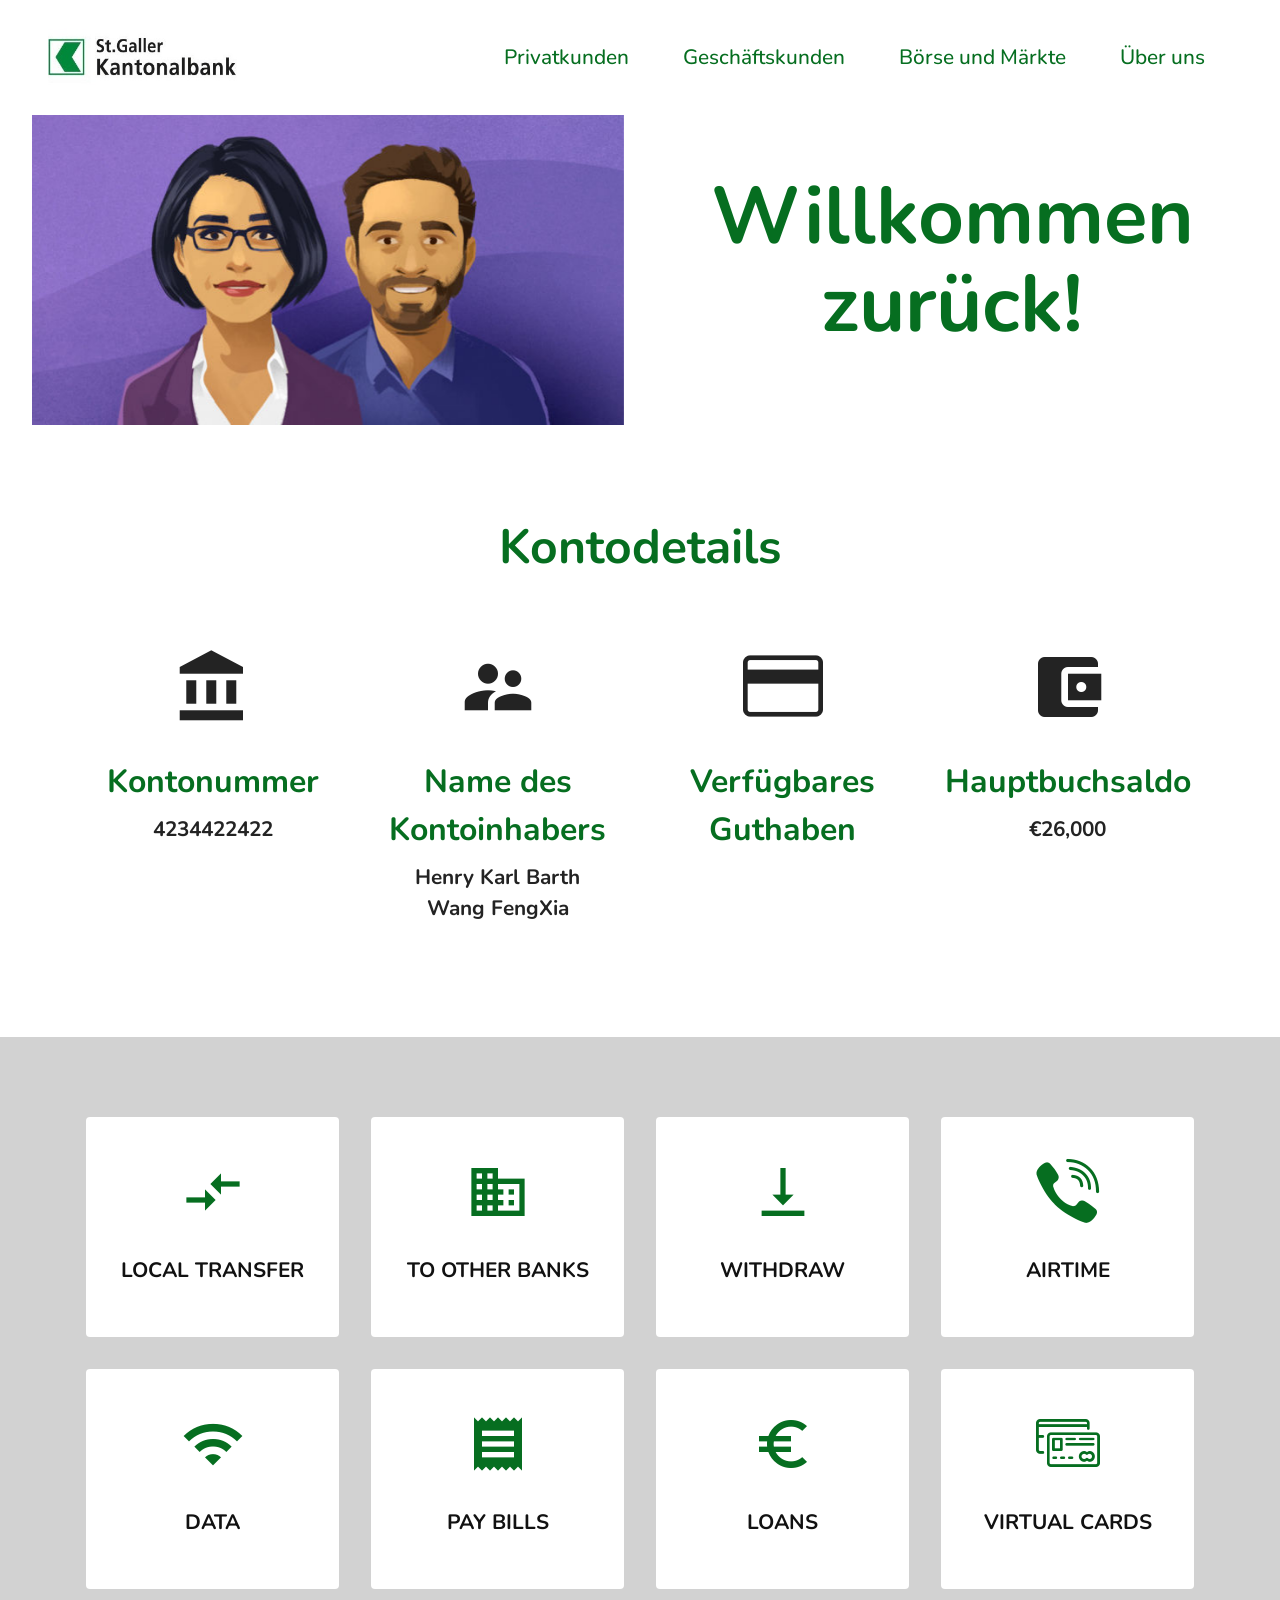
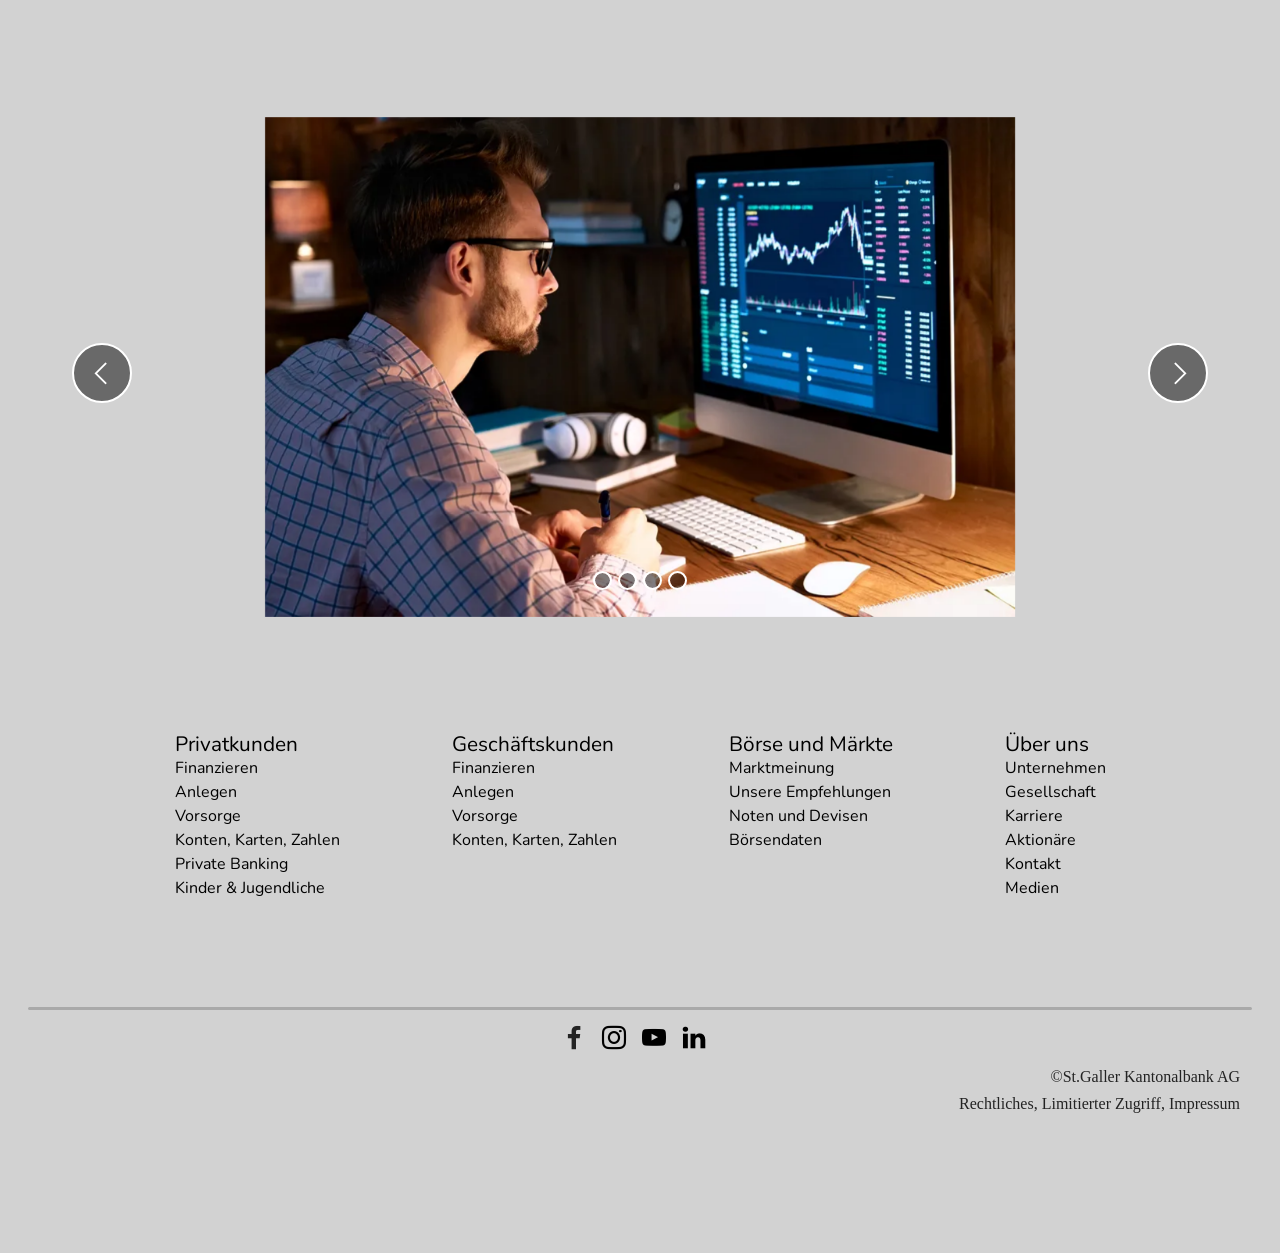
==== jointaccount.html @ 237eb8d0 "create github pages" ====
<!DOCTYPE html>
<html  >
<head>
  
  <meta charset="UTF-8">
  <meta http-equiv="X-UA-Compatible" content="IE=edge">
  
  <meta name="viewport" content="width=device-width, initial-scale=1, minimum-scale=1">
  <link rel="shortcut icon" href="assets/images/96cac09b-bc43-4731-b8e9-50b67e10ba38-1.jpeg" type="image/x-icon">
  <meta name="description" content="">
  
  
  <title>Gemeinsames Konto</title>
  <link rel="stylesheet" href="assets/material-design/css/material-icons.min.css">
  <link rel="stylesheet" href="assets/themify/css/themify-icons.css">
  <link rel="stylesheet" href="assets/web/assets/mobirise-icons2/mobirise2.css">
  <link rel="stylesheet" href="assets/web/assets/mobirise-icons/mobirise-icons.css">
  <link rel="stylesheet" href="assets/bootstrap/css/bootstrap.min.css">
  <link rel="stylesheet" href="assets/bootstrap/css/bootstrap-grid.min.css">
  <link rel="stylesheet" href="assets/bootstrap/css/bootstrap-reboot.min.css">
  <link rel="stylesheet" href="assets/animatecss/animate.css">
  <link rel="stylesheet" href="assets/dropdown/css/style.css">
  <link rel="stylesheet" href="assets/socicon/css/styles.css">
  <link rel="stylesheet" href="assets/theme/css/style.css">
  <link rel="preload" href="https://fonts.googleapis.com/css?family=Nunito:200,300,400,500,600,700,800,900,200i,300i,400i,500i,600i,700i,800i,900i&display=swap" as="style" onload="this.onload=null;this.rel='stylesheet'">
  <noscript><link rel="stylesheet" href="https://fonts.googleapis.com/css?family=Nunito:200,300,400,500,600,700,800,900,200i,300i,400i,500i,600i,700i,800i,900i&display=swap"></noscript>
  <link rel="preload" as="style" href="assets/mobirise/css/mbr-additional.css?v=wWaCfE"><link rel="stylesheet" href="assets/mobirise/css/mbr-additional.css?v=wWaCfE" type="text/css">

  
  
  
</head>
<body>
  
  <section data-bs-version="5.1" class="menu menu2 cid-uDMx28PX2z" once="menu" id="menu2-1x">
    
    <nav class="navbar navbar-dropdown navbar-expand-lg">
        <div class="container-fluid">
            <div class="navbar-brand">
                <span class="navbar-logo">
                    <a href="index.html#onearticletwo-1e">
                        <img src="assets/images/96cac09b-bc43-4731-b8e9-50b67e10ba38-1.jpeg" alt="" style="height: 5.9rem;">
                    </a>
                </span>
                
            </div>
            <button class="navbar-toggler" type="button" data-toggle="collapse" data-bs-toggle="collapse" data-target="#navbarSupportedContent" data-bs-target="#navbarSupportedContent" aria-controls="navbarNavAltMarkup" aria-expanded="false" aria-label="Toggle navigation">
                <div class="hamburger">
                    <span></span>
                    <span></span>
                    <span></span>
                    <span></span>
                </div>
            </button>
            <div class="collapse navbar-collapse" id="navbarSupportedContent">
                <ul class="navbar-nav nav-dropdown nav-right" data-app-modern-menu="true"><li class="nav-item"><a class="nav-link link text-primary display-7" href="https://www.sgkb.ch/de/privatkunden" aria-expanded="false" target="_blank">Privatkunden</a></li><li class="nav-item"><a class="nav-link link show text-primary display-7" href="https://www.sgkb.ch/de/geschaeftskunden" aria-expanded="false" target="_blank">Geschäftskunden</a></li>
                    <li class="nav-item"><a class="nav-link link show text-primary display-7" href="https://www.sgkb.ch/de/boerse-maerkte" aria-expanded="false" target="_blank">Börse und Märkte</a>
                    </li><li class="nav-item"><a class="nav-link link show text-primary display-7" href="https://www.sgkb.ch/de/ueber-uns" aria-expanded="false" target="_blank">Über uns</a></li></ul>
                
                
            </div>
        </div>
    </nav>
</section>

<section data-bs-version="5.1" class="header11 cid-uDMqisHcxp" id="header11-1m">

    

    

    <div class="container-fluid">
        <div class="row justify-content-center">
            <div class="col-12 col-md-6 image-wrapper">
                <img class="w-100" src="assets/images/joint-1-680x360.jpg" alt="">
            </div>
            <div class="col-12 col-md">
                <div class="text-wrapper text-center">
                    <h1 class="mbr-section-title mbr-fonts-style mb-3 display-1"><strong>Willkommen zurück!</strong></h1>
                    
                    
                </div>
            </div>
        </div>
    </div>
</section>

<section data-bs-version="5.1" class="features1 cid-uDMqjKldzU" id="features1-1n">
    

    
    <div class="container">
        <div class="row">
            <div class="col-12 col-lg-9">
                <h3 class="mbr-section-title mbr-fonts-style align-center mb-0 display-2">
                    <strong>Kontodetails</strong><strong><br></strong>
                </h3>
                
            </div>
        </div>
        <br>
        <div class="row">
            <div class="card col-12 col-md-6 col-lg-3">
                <div class="card-wrapper">
                    <div class="card-box align-center">
                        <div class="iconfont-wrapper">
                            <span class="mbr-iconfont material material-account-balance" style="color: rgb(35, 35, 35); fill: rgb(35, 35, 35);"></span>
                        </div>
                        <h5 class="card-title mbr-fonts-style display-5"><strong>Kontonummer</strong></h5>
                        <p class="card-text mbr-fonts-style display-7"><strong>4234422422</strong></p>
                    </div>
                </div>
            </div>
            <div class="card col-12 col-md-6 col-lg-3">
                <div class="card-wrapper">
                    <div class="card-box align-center">
                        <div class="iconfont-wrapper">
                            <span class="mbr-iconfont material material-supervisor-account" style="color: rgb(35, 35, 35); fill: rgb(35, 35, 35);"></span>
                        </div>
                        <h5 class="card-title mbr-fonts-style display-5"><strong>Name des Kontoinhabers</strong></h5>
                        <p class="card-text mbr-fonts-style display-7"><strong>Henry Karl Barth
</strong><br><strong>Wang FengXia</strong></p>
                    </div>
                </div>
            </div>

            <div class="card col-12 col-md-6 col-lg-3">
                <div class="card-wrapper">
                    <div class="card-box align-center">
                        <div class="iconfont-wrapper">
                            <span class="mbr-iconfont ti-credit-card" style="color: rgb(35, 35, 35); fill: rgb(35, 35, 35);"></span>
                        </div>
                        <h5 class="card-title mbr-fonts-style display-5"><strong>Verfügbares Guthaben</strong></h5>
                        <p class="card-text mbr-fonts-style display-7"><strong>€0. 00</strong></p>
                    </div>
                </div>
            </div>
            
            <div class="card col-12 col-md-6 col-lg-3">
                <div class="card-wrapper">
                    <div class="card-box align-center">
                        <div class="iconfont-wrapper">
                            <span class="mbr-iconfont material material-account-balance-wallet" style="color: rgb(35, 35, 35); fill: rgb(35, 35, 35);"></span>
                        </div>
                        <h5 class="card-title mbr-fonts-style display-5"><strong>Hauptbuchsaldo</strong></h5>
                        <p class="card-text mbr-fonts-style display-7"><strong>€26,000</strong></p>
                    </div>
                </div>
            </div>
            
        </div>
    </div>
</section>

<section data-bs-version="5.1" class="features1 cid-uDMwacmnpG" id="features2-1v">

    

    
    <div class="container">
        <div class="row justify-content-center">
            <div class="col-12 col-md-6 col-lg-3">
                <div class="card-wrapper">
                    <div class="card-box align-center">
                        <span class="mbr-iconfont material material-compare-arrows" style="color: rgb(6, 110, 32); fill: rgb(6, 110, 32);"></span>
                        <h4 class="card-title align-center mbr-black mbr-fonts-style display-7"><strong>LOCAL TRANSFER</strong></h4>
                    </div>
                </div>
            </div>
            <div class="col-12 col-md-6 col-lg-3">
                <div class="card-wrapper">
                    <div class="card-box align-center">
                        <span class="mbr-iconfont material material-business" style="color: rgb(6, 110, 32); fill: rgb(6, 110, 32);"></span>
                        <h4 class="card-title align-center mbr-black mbr-fonts-style display-7">
                            <strong>TO OTHER BANKS</strong></h4>
                    </div>
                </div>
            </div>
            <div class="col-12 col-md-6 col-lg-3">
                <div class="card-wrapper">
                    <div class="card-box align-center">
                        <span class="mbr-iconfont material material-vertical-align-bottom" style="color: rgb(6, 110, 32); fill: rgb(6, 110, 32);"></span>
                        <h4 class="card-title align-center mbr-black mbr-fonts-style display-7">
                            <strong>WITHDRAW</strong></h4>
                    </div>
                </div>
            </div>
            <div class="col-12 col-md-6 col-lg-3">
                <div class="card-wrapper">
                    <div class="card-box align-center">
                        <span class="mbr-iconfont socicon-viber socicon"></span>
                        <h4 class="card-title align-center mbr-black mbr-fonts-style display-7">
                            <strong>AIRTIME</strong></h4>
                    </div>
                </div>
            </div>
        </div>
    </div>
</section>

<section data-bs-version="5.1" class="features1 cid-uDMwTx4ndY" id="features2-1w">

    

    
    <div class="container">
        <div class="row justify-content-center">
            <div class="col-12 col-md-6 col-lg-3">
                <div class="card-wrapper">
                    <div class="card-box align-center">
                        <span class="mbr-iconfont material material-wifi" style="color: rgb(6, 110, 32); fill: rgb(6, 110, 32);"></span>
                        <h4 class="card-title align-center mbr-black mbr-fonts-style display-7">
                            <strong>DATA</strong></h4>
                    </div>
                </div>
            </div>
            <div class="col-12 col-md-6 col-lg-3">
                <div class="card-wrapper">
                    <div class="card-box align-center">
                        <span class="mbr-iconfont material material-receipt" style="color: rgb(6, 110, 32); fill: rgb(6, 110, 32);"></span>
                        <h4 class="card-title align-center mbr-black mbr-fonts-style display-7">
                            <strong>PAY BILLS</strong></h4>
                    </div>
                </div>
            </div>
            <div class="col-12 col-md-6 col-lg-3">
                <div class="card-wrapper">
                    <div class="card-box align-center">
                        <span class="mbr-iconfont material material-euro-symbol" style="color: rgb(6, 110, 32); fill: rgb(6, 110, 32);"></span>
                        <h4 class="card-title align-center mbr-black mbr-fonts-style display-7">
                            <strong>LOANS</strong></h4>
                    </div>
                </div>
            </div>
            <div class="col-12 col-md-6 col-lg-3">
                <div class="card-wrapper">
                    <div class="card-box align-center">
                        <span class="mbr-iconfont mbri-credit-card"></span>
                        <h4 class="card-title align-center mbr-black mbr-fonts-style display-7">
                            <strong>VIRTUAL CARDS</strong></h4>
                    </div>
                </div>
            </div>
        </div>
    </div>
</section>

<section data-bs-version="5.1" class="slider2 cid-uDMqqtsfKM" id="slider2-1p">
    

    
    <div class="container-fluid">
        <div class="row justify-content-center">
            <div class="col-12 col-md-9 col-lg-12">
                <div class="carousel slide carousel-fade" id="uDQXXBHHN2" data-ride="carousel" data-bs-ride="carousel" data-interval="3000" data-bs-interval="3000">
                    <div class="mbr-overlay" style="opacity: 1; background-color: rgb(210, 210, 210);">
                    </div>
                    <ol class="carousel-indicators">
                        <li data-slide-to="0" data-bs-slide-to="0" class="active" data-target="#uDQXXBHHN2" data-bs-target="#uDQXXBHHN2"></li>
                        <li data-slide-to="1" data-bs-slide-to="1" data-target="#uDQXXBHHN2" data-bs-target="#uDQXXBHHN2"></li>
                        <li data-slide-to="2" data-bs-slide-to="2" data-target="#uDQXXBHHN2" data-bs-target="#uDQXXBHHN2"></li><li data-slide-to="3" data-bs-slide-to="3" data-target="#uDQXXBHHN2" data-bs-target="#uDQXXBHHN2"></li>
                    </ol>
                    <div class="carousel-inner">
                        <div class="carousel-item slider-image item active">
                            <div class="item-wrapper">
                                <img class="d-block w-100" src="assets/images/header-sgkb-boersendaten.webp" data-slide-to="0" data-bs-slide-to="0">
                                
                            </div>
                        </div>
                        <div class="carousel-item slider-image item">
                            <div class="item-wrapper">
                                <img class="d-block w-100" src="assets/images/meinunternehmen-boersendaten-candlestick.webp" data-slide-to="1" data-bs-slide-to="1">
                                
                            </div>
                        </div>
                        <div class="carousel-item slider-image item">
                            <div class="item-wrapper">
                                <img class="d-block w-100" src="assets/images/sgkb-geschaeftskunden-fabrikhalle.webp" data-slide-to="2" data-bs-slide-to="2">
                                
                            </div>
                        </div><div class="carousel-item slider-image item">
                            <div class="item-wrapper">
                                <img class="d-block w-100" src="assets/images/sgkb-ueber-uns-boerse.webp" data-slide-to="3" data-bs-slide-to="3">
                                
                            </div>
                        </div>
                    </div>
                    <a class="carousel-control carousel-control-prev" role="button" data-slide="prev" data-bs-slide="prev" href="#uDQXXBHHN2">
                        <span class="mobi-mbri mobi-mbri-arrow-prev" aria-hidden="true"></span>
                        <span class="sr-only visually-hidden">Previous</span>
                    </a>
                    <a class="carousel-control carousel-control-next" role="button" data-slide="next" data-bs-slide="next" href="#uDQXXBHHN2">
                        <span class="mobi-mbri mobi-mbri-arrow-next" aria-hidden="true"></span>
                        <span class="sr-only visually-hidden">Next</span>
                    </a>
                </div>
            </div>
        </div>
    </div>
</section>

<section data-bs-version="5.1" class="footer3 cid-uDMpkj6y0I" once="footers" id="footer3-1k">

    

    

    <div class="container-fluid">
        <div class="row align-left mbr-white">
            <div class="row row-links">
                <ol class="foot-menu">
                    
                    
                    
                    
                    
                <li class="foot-menu-item mbr-fonts-style display-7"><a href="https://www.sgkb.ch/de/privatkunden" class="text-warning" target="_blank">Privatkunden</a><br><h6><a href="https://www.sgkb.ch/de/privatkunden/finanzieren" class="text-warning" target="_blank">Finanzieren</a></h6><h6><a href="https://www.sgkb.ch/de/privatkunden/anlegen" class="text-warning" target="_blank">Anlegen</a></h6><h6><a href="https://www.sgkb.ch/de/privatkunden/vorsorgen" class="text-warning" target="_blank">Vorsorge</a></h6><h6><a href="https://www.sgkb.ch/de/privatkunden/konten-karten-zahlen" class="text-warning" target="_blank">Konten, Karten, Zahlen</a></h6><h6><a href="https://www.sgkb.ch/de/privatkunden/private-banking" class="text-warning" target="_blank">Private Banking</a></h6><h6><a href="https://www.sgkb.ch/de/privatkunden/junge-kunden" class="text-warning" target="_blank">Kinder &amp; Jugendliche</a></h6><br></li><li class="foot-menu-item mbr-fonts-style display-7"><a href="https://www.sgkb.ch/de/geschaeftskunden" class="text-warning text-primary" target="_blank">Geschäftskunden</a><br><h6><a href="https://www.sgkb.ch/de/geschaeftskunden/finanzieren" class="text-warning text-primary" target="_blank">Finanzieren</a></h6><h6><a href="https://www.sgkb.ch/de/geschaeftskunden/anlegen-gk" class="text-warning text-primary" target="_blank">Anlegen</a></h6><h6><a href="https://www.sgkb.ch/de/geschaeftskunden/vorsorgen" class="text-warning text-primary" target="_blank">Vorsorge</a></h6><h6><a href="https://www.sgkb.ch/de/geschaeftskunden/konten-karten-zahlen" class="text-warning text-primary" target="_blank">Konten, Karten, Zahlen</a></h6></li><li class="foot-menu-item mbr-fonts-style display-7"><a href="https://www.sgkb.ch/de/boerse-maerkte" class="text-warning text-primary" target="_blank">Börse und Märkte</a><br><h6><a href="https://www.sgkb.ch/de/boerse-maerkte/unsere-marktmeinung" class="text-warning text-primary" target="_blank">Marktmeinung</a></h6><h6><a href="https://www.sgkb.ch/de/boerse-maerkte/unsere-empfehlungen" class="text-warning text-primary" target="_blank">Unsere Empfehlungen</a></h6><h6><a href="https://www.sgkb.ch/de/boerse-maerkte/noten-devisen" class="text-warning text-primary" target="_blank">Noten und Devisen</a></h6><h6><a href="https://www.sgkb.ch/de/boerse-maerkte/boersendaten" class="text-warning text-primary" target="_blank">Börsendaten</a></h6></li><li class="foot-menu-item mbr-fonts-style display-7"><a href="https://www.sgkb.ch/de/ueber-uns" class="text-warning text-primary" target="_blank">Über uns</a><br><h6><a href="https://www.sgkb.ch/de/ueber-uns/unternehmen" class="text-warning text-primary" target="_blank">Unternehmen</a></h6><h6><a href="https://www.sgkb.ch/de/ueber-uns/gesellschaft" class="text-warning text-primary" target="_blank">Gesellschaft</a></h6><h6><a href="https://www.sgkb.ch/de/ueber-uns/karriere" class="text-warning text-primary" target="_blank">Karriere</a></h6><h6><a href="https://www.sgkb.ch/de/ueber-uns/aktionaere" class="text-warning text-primary" target="_blank">Aktionäre</a></h6><h6><a href="https://www.sgkb.ch/de/ueber-uns/kontakt" class="text-warning text-primary" target="_blank">Kontakt</a></h6><h6><a href="https://www.sgkb.ch/de/ueber-uns/medien" class="text-warning text-primary" target="_blank">Medien</a></h6></li></ol>
            </div>


            <div class="divider">
            <hr class="solid">           
            </div>
            <div class="row social-row">
                <div class="social-list align-right pb-2">
                    
                    
                    
                    
                    
                    
                <div class="soc-item">
                        <a href="https://www.facebook.com/stgallerkb" target="_blank">
                            <span class="mbr-iconfont mbr-iconfont-social socicon-facebook socicon" style="color: rgb(35, 35, 35); fill: rgb(35, 35, 35);"></span>
                        </a>
                    </div><div class="soc-item">
                        <a href="https://instagram.com/stgallerkb" target="_blank">
                            <span class="mbr-iconfont mbr-iconfont-social socicon-instagram socicon" style="color: rgb(0, 0, 0); fill: rgb(0, 0, 0);"></span>
                        </a>
                    </div><div class="soc-item">
                        <a href="https://www.youtube.com/user/StGallerKantonalbank" target="_blank">
                            <span class="mbr-iconfont mbr-iconfont-social socicon-youtube socicon" style="color: rgb(0, 0, 0); fill: rgb(0, 0, 0);"></span>
                        </a>
                    </div><div class="soc-item">
                        <a href="https://www.linkedin.com/company/st-galler-kantonalbank" target="_blank">
                            <span class="mbr-iconfont mbr-iconfont-social ti-linkedin" style="color: rgb(0, 0, 0); fill: rgb(0, 0, 0);"></span>
                        </a>
                    </div></div>
            </div>
            <div class="row row-copirayt">
            <h6>
                <p class="mbr-text mb-0 mbr-fonts-style mbr-white align-center">
                    ©St.Galler Kantonalbank AG
<br>Rechtliches, Limitierter Zugriff, Impressum</p></h6>
            </div>
        </div>
    </div>
</section><section><a href="https://mobiri.se"></a><a href="https://mobiri.se"></a></section><script src="assets/witsec-jquery-3.5.1/jquery-3.5.1.min.js"></script>  <script src="assets/bootstrap/js/bootstrap.bundle.min.js"></script>  <script src="assets/smoothscroll/smooth-scroll.js"></script>  <script src="assets/ytplayer/index.js"></script>  <script src="assets/dropdown/js/navbar-dropdown.js"></script>  <script src="assets/theme/js/script.js"></script>  
  
  
 <div id="scrollToTop" class="scrollToTop mbr-arrow-up"><a style="text-align: center;"><i class="mbr-arrow-up-icon mbr-arrow-up-icon-cm cm-icon cm-icon-smallarrow-up"></i></a></div>
    <input name="animation" type="hidden">
  </body>
</html>
---- assets/themify/css/themify-icons.css ----
@font-face {
	font-family: 'themify';
	src:url('../fonts/themify.eot?-fvbane');
	src:url('../fonts/themify.eot?#iefix-fvbane') format('embedded-opentype'),
		url('../fonts/themify.woff?-fvbane') format('woff'),
		url('../fonts/themify.ttf?-fvbane') format('truetype'),
		url('../fonts/themify.svg?-fvbane#themify') format('svg');
	font-weight: normal;
	font-style: normal;
}

[class^="ti-"], [class*=" ti-"] {
	font-family: 'themify';
	speak: none;
	font-style: normal;
	font-weight: normal;
	font-variant: normal;
	text-transform: none;
	line-height: 1;

	/* Better Font Rendering =========== */
	-webkit-font-smoothing: antialiased;
	-moz-osx-font-smoothing: grayscale;
}

.ti-wand:before {
	content: "\e600";
}
.ti-volume:before {
	content: "\e601";
}
.ti-user:before {
	content: "\e602";
}
.ti-unlock:before {
	content: "\e603";
}
.ti-unlink:before {
	content: "\e604";
}
.ti-trash:before {
	content: "\e605";
}
.ti-thought:before {
	content: "\e606";
}
.ti-target:before {
	content: "\e607";
}
.ti-tag:before {
	content: "\e608";
}
.ti-tablet:before {
	content: "\e609";
}
.ti-star:before {
	content: "\e60a";
}
.ti-spray:before {
	content: "\e60b";
}
.ti-signal:before {
	content: "\e60c";
}
.ti-shopping-cart:before {
	content: "\e60d";
}
.ti-shopping-cart-full:before {
	content: "\e60e";
}
.ti-settings:before {
	content: "\e60f";
}
.ti-search:before {
	content: "\e610";
}
.ti-zoom-in:before {
	content: "\e611";
}
.ti-zoom-out:before {
	content: "\e612";
}
.ti-cut:before {
	content: "\e613";
}
.ti-ruler:before {
	content: "\e614";
}
.ti-ruler-pencil:before {
	content: "\e615";
}
.ti-ruler-alt:before {
	content: "\e616";
}
.ti-bookmark:before {
	content: "\e617";
}
.ti-bookmark-alt:before {
	content: "\e618";
}
.ti-reload:before {
	content: "\e619";
}
.ti-plus:before {
	content: "\e61a";
}
.ti-pin:before {
	content: "\e61b";
}
.ti-pencil:before {
	content: "\e61c";
}
.ti-pencil-alt:before {
	content: "\e61d";
}
.ti-paint-roller:before {
	content: "\e61e";
}
.ti-paint-bucket:before {
	content: "\e61f";
}
.ti-na:before {
	content: "\e620";
}
.ti-mobile:before {
	content: "\e621";
}
.ti-minus:before {
	content: "\e622";
}
.ti-medall:before {
	content: "\e623";
}
.ti-medall-alt:before {
	content: "\e624";
}
.ti-marker:before {
	content: "\e625";
}
.ti-marker-alt:before {
	content: "\e626";
}
.ti-arrow-up:before {
	content: "\e627";
}
.ti-arrow-right:before {
	content: "\e628";
}
.ti-arrow-left:before {
	content: "\e629";
}
.ti-arrow-down:before {
	content: "\e62a";
}
.ti-lock:before {
	content: "\e62b";
}
.ti-location-arrow:before {
	content: "\e62c";
}
.ti-link:before {
	content: "\e62d";
}
.ti-layout:before {
	content: "\e62e";
}
.ti-layers:before {
	content: "\e62f";
}
.ti-layers-alt:before {
	content: "\e630";
}
.ti-key:before {
	content: "\e631";
}
.ti-import:before {
	content: "\e632";
}
.ti-image:before {
	content: "\e633";
}
.ti-heart:before {
	content: "\e634";
}
.ti-heart-broken:before {
	content: "\e635";
}
.ti-hand-stop:before {
	content: "\e636";
}
.ti-hand-open:before {
	content: "\e637";
}
.ti-hand-drag:before {
	content: "\e638";
}
.ti-folder:before {
	content: "\e639";
}
.ti-flag:before {
	content: "\e63a";
}
.ti-flag-alt:before {
	content: "\e63b";
}
.ti-flag-alt-2:before {
	content: "\e63c";
}
.ti-eye:before {
	content: "\e63d";
}
.ti-export:before {
	content: "\e63e";
}
.ti-exchange-vertical:before {
	content: "\e63f";
}
.ti-desktop:before {
	content: "\e640";
}
.ti-cup:before {
	content: "\e641";
}
.ti-crown:before {
	content: "\e642";
}
.ti-comments:before {
	content: "\e643";
}
.ti-comment:before {
	content: "\e644";
}
.ti-comment-alt:before {
	content: "\e645";
}
.ti-close:before {
	content: "\e646";
}
.ti-clip:before {
	content: "\e647";
}
.ti-angle-up:before {
	content: "\e648";
}
.ti-angle-right:before {
	content: "\e649";
}
.ti-angle-left:before {
	content: "\e64a";
}
.ti-angle-down:before {
	content: "\e64b";
}
.ti-check:before {
	content: "\e64c";
}
.ti-check-box:before {
	content: "\e64d";
}
.ti-camera:before {
	content: "\e64e";
}
.ti-announcement:before {
	content: "\e64f";
}
.ti-brush:before {
	content: "\e650";
}
.ti-briefcase:before {
	content: "\e651";
}
.ti-bolt:before {
	content: "\e652";
}
.ti-bolt-alt:before {
	content: "\e653";
}
.ti-blackboard:before {
	content: "\e654";
}
.ti-bag:before {
	content: "\e655";
}
.ti-move:before {
	content: "\e656";
}
.ti-arrows-vertical:before {
	content: "\e657";
}
.ti-arrows-horizontal:before {
	content: "\e658";
}
.ti-fullscreen:before {
	content: "\e659";
}
.ti-arrow-top-right:before {
	content: "\e65a";
}
.ti-arrow-top-left:before {
	content: "\e65b";
}
.ti-arrow-circle-up:before {
	content: "\e65c";
}
.ti-arrow-circle-right:before {
	content: "\e65d";
}
.ti-arrow-circle-left:before {
	content: "\e65e";
}
.ti-arrow-circle-down:before {
	content: "\e65f";
}
.ti-angle-double-up:before {
	content: "\e660";
}
.ti-angle-double-right:before {
	content: "\e661";
}
.ti-angle-double-left:before {
	content: "\e662";
}
.ti-angle-double-down:before {
	content: "\e663";
}
.ti-zip:before {
	content: "\e664";
}
.ti-world:before {
	content: "\e665";
}
.ti-wheelchair:before {
	content: "\e666";
}
.ti-view-list:before {
	content: "\e667";
}
.ti-view-list-alt:before {
	content: "\e668";
}
.ti-view-grid:before {
	content: "\e669";
}
.ti-uppercase:before {
	content: "\e66a";
}
.ti-upload:before {
	content: "\e66b";
}
.ti-underline:before {
	content: "\e66c";
}
.ti-truck:before {
	content: "\e66d";
}
.ti-timer:before {
	content: "\e66e";
}
.ti-ticket:before {
	content: "\e66f";
}
.ti-thumb-up:before {
	content: "\e670";
}
.ti-thumb-down:before {
	content: "\e671";
}
.ti-text:before {
	content: "\e672";
}
.ti-stats-up:before {
	content: "\e673";
}
.ti-stats-down:before {
	content: "\e674";
}
.ti-split-v:before {
	content: "\e675";
}
.ti-split-h:before {
	content: "\e676";
}
.ti-smallcap:before {
	content: "\e677";
}
.ti-shine:before {
	content: "\e678";
}
.ti-shift-right:before {
	content: "\e679";
}
.ti-shift-left:before {
	content: "\e67a";
}
.ti-shield:before {
	content: "\e67b";
}
.ti-notepad:before {
	content: "\e67c";
}
.ti-server:before {
	content: "\e67d";
}
.ti-quote-right:before {
	content: "\e67e";
}
.ti-quote-left:before {
	content: "\e67f";
}
.ti-pulse:before {
	content: "\e680";
}
.ti-printer:before {
	content: "\e681";
}
.ti-power-off:before {
	content: "\e682";
}
.ti-plug:before {
	content: "\e683";
}
.ti-pie-chart:before {
	content: "\e684";
}
.ti-paragraph:before {
	content: "\e685";
}
.ti-panel:before {
	content: "\e686";
}
.ti-package:before {
	content: "\e687";
}
.ti-music:before {
	content: "\e688";
}
.ti-music-alt:before {
	content: "\e689";
}
.ti-mouse:before {
	content: "\e68a";
}
.ti-mouse-alt:before {
	content: "\e68b";
}
.ti-money:before {
	content: "\e68c";
}
.ti-microphone:before {
	content: "\e68d";
}
.ti-menu:before {
	content: "\e68e";
}
.ti-menu-alt:before {
	content: "\e68f";
}
.ti-map:before {
	content: "\e690";
}
.ti-map-alt:before {
	content: "\e691";
}
.ti-loop:before {
	content: "\e692";
}
.ti-location-pin:before {
	content: "\e693";
}
.ti-list:before {
	content: "\e694";
}
.ti-light-bulb:before {
	content: "\e695";
}
.ti-Italic:before {
	content: "\e696";
}
.ti-info:before {
	content: "\e697";
}
.ti-infinite:before {
	content: "\e698";
}
.ti-id-badge:before {
	content: "\e699";
}
.ti-hummer:before {
	content: "\e69a";
}
.ti-home:before {
	content: "\e69b";
}
.ti-help:before {
	content: "\e69c";
}
.ti-headphone:before {
	content: "\e69d";
}
.ti-harddrives:before {
	content: "\e69e";
}
.ti-harddrive:before {
	content: "\e69f";
}
.ti-gift:before {
	content: "\e6a0";
}
.ti-game:before {
	content: "\e6a1";
}
.ti-filter:before {
	content: "\e6a2";
}
.ti-files:before {
	content: "\e6a3";
}
.ti-file:before {
	content: "\e6a4";
}
.ti-eraser:before {
	content: "\e6a5";
}
.ti-envelope:before {
	content: "\e6a6";
}
.ti-download:before {
	content: "\e6a7";
}
.ti-direction:before {
	content: "\e6a8";
}
.ti-direction-alt:before {
	content: "\e6a9";
}
.ti-dashboard:before {
	content: "\e6aa";
}
.ti-control-stop:before {
	content: "\e6ab";
}
.ti-control-shuffle:before {
	content: "\e6ac";
}
.ti-control-play:before {
	content: "\e6ad";
}
.ti-control-pause:before {
	content: "\e6ae";
}
.ti-control-forward:before {
	content: "\e6af";
}
.ti-control-backward:before {
	content: "\e6b0";
}
.ti-cloud:before {
	content: "\e6b1";
}
.ti-cloud-up:before {
	content: "\e6b2";
}
.ti-cloud-down:before {
	content: "\e6b3";
}
.ti-clipboard:before {
	content: "\e6b4";
}
.ti-car:before {
	content: "\e6b5";
}
.ti-calendar:before {
	content: "\e6b6";
}
.ti-book:before {
	content: "\e6b7";
}
.ti-bell:before {
	content: "\e6b8";
}
.ti-basketball:before {
	content: "\e6b9";
}
.ti-bar-chart:before {
	content: "\e6ba";
}
.ti-bar-chart-alt:before {
	content: "\e6bb";
}
.ti-back-right:before {
	content: "\e6bc";
}
.ti-back-left:before {
	content: "\e6bd";
}
.ti-arrows-corner:before {
	content: "\e6be";
}
.ti-archive:before {
	content: "\e6bf";
}
.ti-anchor:before {
	content: "\e6c0";
}
.ti-align-right:before {
	content: "\e6c1";
}
.ti-align-left:before {
	content: "\e6c2";
}
.ti-align-justify:before {
	content: "\e6c3";
}
.ti-align-center:before {
	content: "\e6c4";
}
.ti-alert:before {
	content: "\e6c5";
}
.ti-alarm-clock:before {
	content: "\e6c6";
}
.ti-agenda:before {
	content: "\e6c7";
}
.ti-write:before {
	content: "\e6c8";
}
.ti-window:before {
	content: "\e6c9";
}
.ti-widgetized:before {
	content: "\e6ca";
}
.ti-widget:before {
	content: "\e6cb";
}
.ti-widget-alt:before {
	content: "\e6cc";
}
.ti-wallet:before {
	content: "\e6cd";
}
.ti-video-clapper:before {
	content: "\e6ce";
}
.ti-video-camera:before {
	content: "\e6cf";
}
.ti-vector:before {
	content: "\e6d0";
}
.ti-themify-logo:before {
	content: "\e6d1";
}
.ti-themify-favicon:before {
	content: "\e6d2";
}
.ti-themify-favicon-alt:before {
	content: "\e6d3";
}
.ti-support:before {
	content: "\e6d4";
}
.ti-stamp:before {
	content: "\e6d5";
}
.ti-split-v-alt:before {
	content: "\e6d6";
}
.ti-slice:before {
	content: "\e6d7";
}
.ti-shortcode:before {
	content: "\e6d8";
}
.ti-shift-right-alt:before {
	content: "\e6d9";
}
.ti-shift-left-alt:before {
	content: "\e6da";
}
.ti-ruler-alt-2:before {
	content: "\e6db";
}
.ti-receipt:before {
	content: "\e6dc";
}
.ti-pin2:before {
	content: "\e6dd";
}
.ti-pin-alt:before {
	content: "\e6de";
}
.ti-pencil-alt2:before {
	content: "\e6df";
}
.ti-palette:before {
	content: "\e6e0";
}
.ti-more:before {
	content: "\e6e1";
}
.ti-more-alt:before {
	content: "\e6e2";
}
.ti-microphone-alt:before {
	content: "\e6e3";
}
.ti-magnet:before {
	content: "\e6e4";
}
.ti-line-double:before {
	content: "\e6e5";
}
.ti-line-dotted:before {
	content: "\e6e6";
}
.ti-line-dashed:before {
	content: "\e6e7";
}
.ti-layout-width-full:before {
	content: "\e6e8";
}
.ti-layout-width-default:before {
	content: "\e6e9";
}
.ti-layout-width-default-alt:before {
	content: "\e6ea";
}
.ti-layout-tab:before {
	content: "\e6eb";
}
.ti-layout-tab-window:before {
	content: "\e6ec";
}
.ti-layout-tab-v:before {
	content: "\e6ed";
}
.ti-layout-tab-min:before {
	content: "\e6ee";
}
.ti-layout-slider:before {
	content: "\e6ef";
}
.ti-layout-slider-alt:before {
	content: "\e6f0";
}
.ti-layout-sidebar-right:before {
	content: "\e6f1";
}
.ti-layout-sidebar-none:before {
	content: "\e6f2";
}
.ti-layout-sidebar-left:before {
	content: "\e6f3";
}
.ti-layout-placeholder:before {
	content: "\e6f4";
}
.ti-layout-menu:before {
	content: "\e6f5";
}
.ti-layout-menu-v:before {
	content: "\e6f6";
}
.ti-layout-menu-separated:before {
	content: "\e6f7";
}
.ti-layout-menu-full:before {
	content: "\e6f8";
}
.ti-layout-media-right-alt:before {
	content: "\e6f9";
}
.ti-layout-media-right:before {
	content: "\e6fa";
}
.ti-layout-media-overlay:before {
	content: "\e6fb";
}
.ti-layout-media-overlay-alt:before {
	content: "\e6fc";
}
.ti-layout-media-overlay-alt-2:before {
	content: "\e6fd";
}
.ti-layout-media-left-alt:before {
	content: "\e6fe";
}
.ti-layout-media-left:before {
	content: "\e6ff";
}
.ti-layout-media-center-alt:before {
	content: "\e700";
}
.ti-layout-media-center:before {
	content: "\e701";
}
.ti-layout-list-thumb:before {
	content: "\e702";
}
.ti-layout-list-thumb-alt:before {
	content: "\e703";
}
.ti-layout-list-post:before {
	content: "\e704";
}
.ti-layout-list-large-image:before {
	content: "\e705";
}
.ti-layout-line-solid:before {
	content: "\e706";
}
.ti-layout-grid4:before {
	content: "\e707";
}
.ti-layout-grid3:before {
	content: "\e708";
}
.ti-layout-grid2:before {
	content: "\e709";
}
.ti-layout-grid2-thumb:before {
	content: "\e70a";
}
.ti-layout-cta-right:before {
	content: "\e70b";
}
.ti-layout-cta-left:before {
	content: "\e70c";
}
.ti-layout-cta-center:before {
	content: "\e70d";
}
.ti-layout-cta-btn-right:before {
	content: "\e70e";
}
.ti-layout-cta-btn-left:before {
	content: "\e70f";
}
.ti-layout-column4:before {
	content: "\e710";
}
.ti-layout-column3:before {
	content: "\e711";
}
.ti-layout-column2:before {
	content: "\e712";
}
.ti-layout-accordion-separated:before {
	content: "\e713";
}
.ti-layout-accordion-merged:before {
	content: "\e714";
}
.ti-layout-accordion-list:before {
	content: "\e715";
}
.ti-ink-pen:before {
	content: "\e716";
}
.ti-info-alt:before {
	content: "\e717";
}
.ti-help-alt:before {
	content: "\e718";
}
.ti-headphone-alt:before {
	content: "\e719";
}
.ti-hand-point-up:before {
	content: "\e71a";
}
.ti-hand-point-right:before {
	content: "\e71b";
}
.ti-hand-point-left:before {
	content: "\e71c";
}
.ti-hand-point-down:before {
	content: "\e71d";
}
.ti-gallery:before {
	content: "\e71e";
}
.ti-face-smile:before {
	content: "\e71f";
}
.ti-face-sad:before {
	content: "\e720";
}
.ti-credit-card:before {
	content: "\e721";
}
.ti-control-skip-forward:before {
	content: "\e722";
}
.ti-control-skip-backward:before {
	content: "\e723";
}
.ti-control-record:before {
	content: "\e724";
}
.ti-control-eject:before {
	content: "\e725";
}
.ti-comments-smiley:before {
	content: "\e726";
}
.ti-brush-alt:before {
	content: "\e727";
}
.ti-youtube:before {
	content: "\e728";
}
.ti-vimeo:before {
	content: "\e729";
}
.ti-twitter:before {
	content: "\e72a";
}
.ti-time:before {
	content: "\e72b";
}
.ti-tumblr:before {
	content: "\e72c";
}
.ti-skype:before {
	content: "\e72d";
}
.ti-share:before {
	content: "\e72e";
}
.ti-share-alt:before {
	content: "\e72f";
}
.ti-rocket:before {
	content: "\e730";
}
.ti-pinterest:before {
	content: "\e731";
}
.ti-new-window:before {
	content: "\e732";
}
.ti-microsoft:before {
	content: "\e733";
}
.ti-list-ol:before {
	content: "\e734";
}
.ti-linkedin:before {
	content: "\e735";
}
.ti-layout-sidebar-2:before {
	content: "\e736";
}
.ti-layout-grid4-alt:before {
	content: "\e737";
}
.ti-layout-grid3-alt:before {
	content: "\e738";
}
.ti-layout-grid2-alt:before {
	content: "\e739";
}
.ti-layout-column4-alt:before {
	content: "\e73a";
}
.ti-layout-column3-alt:before {
	content: "\e73b";
}
.ti-layout-column2-alt:before {
	content: "\e73c";
}
.ti-instagram:before {
	content: "\e73d";
}
.ti-google:before {
	content: "\e73e";
}
.ti-github:before {
	content: "\e73f";
}
.ti-flickr:before {
	content: "\e740";
}
.ti-facebook:before {
	content: "\e741";
}
.ti-dropbox:before {
	content: "\e742";
}
.ti-dribbble:before {
	content: "\e743";
}
.ti-apple:before {
	content: "\e744";
}
.ti-android:before {
	content: "\e745";
}
.ti-save:before {
	content: "\e746";
}
.ti-save-alt:before {
	content: "\e747";
}
.ti-yahoo:before {
	content: "\e748";
}
.ti-wordpress:before {
	content: "\e749";
}
.ti-vimeo-alt:before {
	content: "\e74a";
}
.ti-twitter-alt:before {
	content: "\e74b";
}
.ti-tumblr-alt:before {
	content: "\e74c";
}
.ti-trello:before {
	content: "\e74d";
}
.ti-stack-overflow:before {
	content: "\e74e";
}
.ti-soundcloud:before {
	content: "\e74f";
}
.ti-sharethis:before {
	content: "\e750";
}
.ti-sharethis-alt:before {
	content: "\e751";
}
.ti-reddit:before {
	content: "\e752";
}
.ti-pinterest-alt:before {
	content: "\e753";
}
.ti-microsoft-alt:before {
	content: "\e754";
}
.ti-linux:before {
	content: "\e755";
}
.ti-jsfiddle:before {
	content: "\e756";
}
.ti-joomla:before {
	content: "\e757";
}
.ti-html5:before {
	content: "\e758";
}
.ti-flickr-alt:before {
	content: "\e759";
}
.ti-email:before {
	content: "\e75a";
}
.ti-drupal:before {
	content: "\e75b";
}
.ti-dropbox-alt:before {
	content: "\e75c";
}
.ti-css3:before {
	content: "\e75d";
}
.ti-rss:before {
	content: "\e75e";
}
.ti-rss-alt:before {
	content: "\e75f";
}
---- assets/web/assets/mobirise-icons2/mobirise2.css ----
@font-face {
  font-family: 'Moririse2';
  font-display: swap;
  src:  url('mobirise2.eot?f2bix4');
  src:  url('mobirise2.eot?f2bix4#iefix') format('embedded-opentype'),
    url('mobirise2.ttf?f2bix4') format('truetype'),
    url('mobirise2.woff?f2bix4') format('woff'),
    url('mobirise2.svg?f2bix4#mobirise2') format('svg');
  font-weight: normal;
  font-style: normal;
}

[class^="mobi-"], [class*=" mobi-"] {
  /* use !important to prevent issues with browser extensions that change fonts */
  font-family: 'Moririse2' !important;
  speak: none;
  font-style: normal;
  font-weight: normal;
  font-variant: normal;
  text-transform: none;
  line-height: 1;

  /* Better Font Rendering =========== */
  -webkit-font-smoothing: antialiased;
  -moz-osx-font-smoothing: grayscale;
}

.mobi-mbri-add-submenu:before {
  content: "\e900";
}
.mobi-mbri-alert:before {
  content: "\e901";
}
.mobi-mbri-align-center:before {
  content: "\e902";
}
.mobi-mbri-align-justify:before {
  content: "\e903";
}
.mobi-mbri-align-left:before {
  content: "\e904";
}
.mobi-mbri-align-right:before {
  content: "\e905";
}
.mobi-mbri-android:before {
  content: "\e906";
}
.mobi-mbri-apple:before {
  content: "\e907";
}
.mobi-mbri-arrow-down:before {
  content: "\e908";
}
.mobi-mbri-arrow-next:before {
  content: "\e909";
}
.mobi-mbri-arrow-prev:before {
  content: "\e90a";
}
.mobi-mbri-arrow-up:before {
  content: "\e90b";
}
.mobi-mbri-bold:before {
  content: "\e90c";
}
.mobi-mbri-bookmark:before {
  content: "\e90d";
}
.mobi-mbri-bootstrap:before {
  content: "\e90e";
}
.mobi-mbri-briefcase:before {
  content: "\e90f";
}
.mobi-mbri-browse:before {
  content: "\e910";
}
.mobi-mbri-bulleted-list:before {
  content: "\e911";
}
.mobi-mbri-calendar:before {
  content: "\e912";
}
.mobi-mbri-camera:before {
  content: "\e913";
}
.mobi-mbri-cart-add:before {
  content: "\e914";
}
.mobi-mbri-cart-full:before {
  content: "\e915";
}
.mobi-mbri-cash:before {
  content: "\e916";
}
.mobi-mbri-change-style:before {
  content: "\e917";
}
.mobi-mbri-chat:before {
  content: "\e918";
}
.mobi-mbri-clock:before {
  content: "\e919";
}
.mobi-mbri-close:before {
  content: "\e91a";
}
.mobi-mbri-cloud:before {
  content: "\e91b";
}
.mobi-mbri-code:before {
  content: "\e91c";
}
.mobi-mbri-contact-form:before {
  content: "\e91d";
}
.mobi-mbri-credit-card:before {
  content: "\e91e";
}
.mobi-mbri-cursor-click:before {
  content: "\e91f";
}
.mobi-mbri-cust-feedback:before {
  content: "\e920";
}
.mobi-mbri-database:before {
  content: "\e921";
}
.mobi-mbri-delivery:before {
  content: "\e922";
}
.mobi-mbri-desktop:before {
  content: "\e923";
}
.mobi-mbri-devices:before {
  content: "\e924";
}
.mobi-mbri-down:before {
  content: "\e925";
}
.mobi-mbri-download-2:before {
  content: "\e926";
}
.mobi-mbri-download:before {
  content: "\e927";
}
.mobi-mbri-drag-n-drop-2:before {
  content: "\e928";
}
.mobi-mbri-drag-n-drop:before {
  content: "\e929";
}
.mobi-mbri-edit-2:before {
  content: "\e92a";
}
.mobi-mbri-edit:before {
  content: "\e92b";
}
.mobi-mbri-error:before {
  content: "\e92c";
}
.mobi-mbri-extension:before {
  content: "\e92d";
}
.mobi-mbri-features:before {
  content: "\e92e";
}
.mobi-mbri-file:before {
  content: "\e92f";
}
.mobi-mbri-flag:before {
  content: "\e930";
}
.mobi-mbri-folder:before {
  content: "\e931";
}
.mobi-mbri-gift:before {
  content: "\e932";
}
.mobi-mbri-github:before {
  content: "\e933";
}
.mobi-mbri-globe-2:before {
  content: "\e934";
}
.mobi-mbri-globe:before {
  content: "\e935";
}
.mobi-mbri-growing-chart:before {
  content: "\e936";
}
.mobi-mbri-hearth:before {
  content: "\e937";
}
.mobi-mbri-help:before {
  content: "\e938";
}
.mobi-mbri-home:before {
  content: "\e939";
}
.mobi-mbri-hot-cup:before {
  content: "\e93a";
}
.mobi-mbri-idea:before {
  content: "\e93b";
}
.mobi-mbri-image-gallery:before {
  content: "\e93c";
}
.mobi-mbri-image-slider:before {
  content: "\e93d";
}
.mobi-mbri-info:before {
  content: "\e93e";
}
.mobi-mbri-italic:before {
  content: "\e93f";
}
.mobi-mbri-key:before {
  content: "\e940";
}
.mobi-mbri-laptop:before {
  content: "\e941";
}
.mobi-mbri-layers:before {
  content: "\e942";
}
.mobi-mbri-left-right:before {
  content: "\e943";
}
.mobi-mbri-left:before {
  content: "\e944";
}
.mobi-mbri-letter:before {
  content: "\e945";
}
.mobi-mbri-like:before {
  content: "\e946";
}
.mobi-mbri-link:before {
  content: "\e947";
}
.mobi-mbri-lock:before {
  content: "\e948";
}
.mobi-mbri-login:before {
  content: "\e949";
}
.mobi-mbri-logout:before {
  content: "\e94a";
}
.mobi-mbri-magic-stick:before {
  content: "\e94b";
}
.mobi-mbri-map-pin:before {
  content: "\e94c";
}
.mobi-mbri-menu:before {
  content: "\e94d";
}
.mobi-mbri-mobile-2:before {
  content: "\e94e";
}
.mobi-mbri-mobile-horizontal:before {
  content: "\e94f";
}
.mobi-mbri-mobile:before {
  content: "\e950";
}
.mobi-mbri-mobirise:before {
  content: "\e951";
}
.mobi-mbri-more-horizontal:before {
  content: "\e952";
}
.mobi-mbri-more-vertical:before {
  content: "\e953";
}
.mobi-mbri-music:before {
  content: "\e954";
}
.mobi-mbri-new-file:before {
  content: "\e955";
}
.mobi-mbri-numbered-list:before {
  content: "\e956";
}
.mobi-mbri-opened-folder:before {
  content: "\e957";
}
.mobi-mbri-pages:before {
  content: "\e958";
}
.mobi-mbri-paper-plane:before {
  content: "\e959";
}
.mobi-mbri-paperclip:before {
  content: "\e95a";
}
.mobi-mbri-phone:before {
  content: "\e95b";
}
.mobi-mbri-photo:before {
  content: "\e95c";
}
.mobi-mbri-photos:before {
  content: "\e95d";
}
.mobi-mbri-pin:before {
  content: "\e95e";
}
.mobi-mbri-play:before {
  content: "\e95f";
}
.mobi-mbri-plus:before {
  content: "\e960";
}
.mobi-mbri-preview:before {
  content: "\e961";
}
.mobi-mbri-print:before {
  content: "\e962";
}
.mobi-mbri-protect:before {
  content: "\e963";
}
.mobi-mbri-question:before {
  content: "\e964";
}
.mobi-mbri-quote-left:before {
  content: "\e965";
}
.mobi-mbri-quote-right:before {
  content: "\e966";
}
.mobi-mbri-redo:before {
  content: "\e967";
}
.mobi-mbri-refresh:before {
  content: "\e968";
}
.mobi-mbri-responsive-2:before {
  content: "\e969";
}
.mobi-mbri-responsive:before {
  content: "\e96a";
}
.mobi-mbri-right:before {
  content: "\e96b";
}
.mobi-mbri-rocket:before {
  content: "\e96c";
}
.mobi-mbri-sad-face:before {
  content: "\e96d";
}
.mobi-mbri-sale:before {
  content: "\e96e";
}
.mobi-mbri-save:before {
  content: "\e96f";
}
.mobi-mbri-search:before {
  content: "\e970";
}
.mobi-mbri-setting-2:before {
  content: "\e971";
}
.mobi-mbri-setting-3:before {
  content: "\e972";
}
.mobi-mbri-setting:before {
  content: "\e973";
}
.mobi-mbri-share:before {
  content: "\e974";
}
.mobi-mbri-shopping-bag:before {
  content: "\e975";
}
.mobi-mbri-shopping-basket:before {
  content: "\e976";
}
.mobi-mbri-shopping-cart:before {
  content: "\e977";
}
.mobi-mbri-sites:before {
  content: "\e978";
}
.mobi-mbri-smile-face:before {
  content: "\e979";
}
.mobi-mbri-speed:before {
  content: "\e97a";
}
.mobi-mbri-star:before {
  content: "\e97b";
}
.mobi-mbri-success:before {
  content: "\e97c";
}
.mobi-mbri-sun:before {
  content: "\e97d";
}
.mobi-mbri-sun2:before {
  content: "\e97e";
}
.mobi-mbri-tablet-vertical:before {
  content: "\e97f";
}
.mobi-mbri-tablet:before {
  content: "\e980";
}
.mobi-mbri-target:before {
  content: "\e981";
}
.mobi-mbri-timer:before {
  content: "\e982";
}
.mobi-mbri-to-ftp:before {
  content: "\e983";
}
.mobi-mbri-to-local-drive:before {
  content: "\e984";
}
.mobi-mbri-touch-swipe:before {
  content: "\e985";
}
.mobi-mbri-touch:before {
  content: "\e986";
}
.mobi-mbri-trash:before {
  content: "\e987";
}
.mobi-mbri-underline:before {
  content: "\e988";
}
.mobi-mbri-undo:before {
  content: "\e989";
}
.mobi-mbri-unlink:before {
  content: "\e98a";
}
.mobi-mbri-unlock:before {
  content: "\e98b";
}
.mobi-mbri-up-down:before {
  content: "\e98c";
}
.mobi-mbri-up:before {
  content: "\e98d";
}
.mobi-mbri-update:before {
  content: "\e98e";
}
.mobi-mbri-upload-2:before {
  content: "\e98f";
}
.mobi-mbri-upload:before {
  content: "\e990";
}
.mobi-mbri-user-2:before {
  content: "\e991";
}
.mobi-mbri-user:before {
  content: "\e992";
}
.mobi-mbri-users:before {
  content: "\e993";
}
.mobi-mbri-video-play:before {
  content: "\e994";
}
.mobi-mbri-video:before {
  content: "\e995";
}
.mobi-mbri-watch:before {
  content: "\e996";
}
.mobi-mbri-website-theme-2:before {
  content: "\e997";
}
.mobi-mbri-website-theme:before {
  content: "\e998";
}
.mobi-mbri-wifi:before {
  content: "\e999";
}
.mobi-mbri-windows:before {
  content: "\e99a";
}
.mobi-mbri-zoom-in:before {
  content: "\e99b";
}
.mobi-mbri-zoom-out:before {
  content: "\e99c";
}
---- assets/web/assets/mobirise-icons/mobirise-icons.css ----
@font-face {
  font-family: 'MobiriseIcons';
  src:  url('mobirise-icons.eot?spat4u');
  src:  url('mobirise-icons.eot?spat4u#iefix') format('embedded-opentype'),
    url('mobirise-icons.ttf?spat4u') format('truetype'),
    url('mobirise-icons.woff?spat4u') format('woff'),
    url('mobirise-icons.svg?spat4u#MobiriseIcons') format('svg');
  font-weight: normal;
  font-style: normal;
  font-display: swap;
}

[class^="mbri-"], [class*=" mbri-"] {
  /* use !important to prevent issues with browser extensions that change fonts */
  font-family: MobiriseIcons !important;
  speak: none;
  font-style: normal;
  font-weight: normal;
  font-variant: normal;
  text-transform: none;
  line-height: 1;

  /* Better Font Rendering =========== */
  -webkit-font-smoothing: antialiased;
  -moz-osx-font-smoothing: grayscale;
}

.mbri-add-submenu:before {
  content: "\e900";
}
.mbri-alert:before {
  content: "\e901";
}
.mbri-align-center:before {
  content: "\e902";
}
.mbri-align-justify:before {
  content: "\e903";
}
.mbri-align-left:before {
  content: "\e904";
}
.mbri-align-right:before {
  content: "\e905";
}
.mbri-android:before {
  content: "\e906";
}
.mbri-apple:before {
  content: "\e907";
}
.mbri-arrow-down:before {
  content: "\e908";
}
.mbri-arrow-next:before {
  content: "\e909";
}
.mbri-arrow-prev:before {
  content: "\e90a";
}
.mbri-arrow-up:before {
  content: "\e90b";
}
.mbri-bold:before {
  content: "\e90c";
}
.mbri-bookmark:before {
  content: "\e90d";
}
.mbri-bootstrap:before {
  content: "\e90e";
}
.mbri-briefcase:before {
  content: "\e90f";
}
.mbri-browse:before {
  content: "\e910";
}
.mbri-bulleted-list:before {
  content: "\e911";
}
.mbri-calendar:before {
  content: "\e912";
}
.mbri-camera:before {
  content: "\e913";
}
.mbri-cart-add:before {
  content: "\e914";
}
.mbri-cart-full:before {
  content: "\e915";
}
.mbri-cash:before {
  content: "\e916";
}
.mbri-change-style:before {
  content: "\e917";
}
.mbri-chat:before {
  content: "\e918";
}
.mbri-clock:before {
  content: "\e919";
}
.mbri-close:before {
  content: "\e91a";
}
.mbri-cloud:before {
  content: "\e91b";
}
.mbri-code:before {
  content: "\e91c";
}
.mbri-contact-form:before {
  content: "\e91d";
}
.mbri-credit-card:before {
  content: "\e91e";
}
.mbri-cursor-click:before {
  content: "\e91f";
}
.mbri-cust-feedback:before {
  content: "\e920";
}
.mbri-database:before {
  content: "\e921";
}
.mbri-delivery:before {
  content: "\e922";
}
.mbri-desktop:before {
  content: "\e923";
}
.mbri-devices:before {
  content: "\e924";
}
.mbri-down:before {
  content: "\e925";
}
.mbri-download:before {
  content: "\e989";
}
.mbri-drag-n-drop:before {
  content: "\e927";
}
.mbri-drag-n-drop2:before {
  content: "\e928";
}
.mbri-edit:before {
  content: "\e929";
}
.mbri-edit2:before {
  content: "\e92a";
}
.mbri-error:before {
  content: "\e92b";
}
.mbri-extension:before {
  content: "\e92c";
}
.mbri-features:before {
  content: "\e92d";
}
.mbri-file:before {
  content: "\e92e";
}
.mbri-flag:before {
  content: "\e92f";
}
.mbri-folder:before {
  content: "\e930";
}
.mbri-gift:before {
  content: "\e931";
}
.mbri-github:before {
  content: "\e932";
}
.mbri-globe:before {
  content: "\e933";
}
.mbri-globe-2:before {
  content: "\e934";
}
.mbri-growing-chart:before {
  content: "\e935";
}
.mbri-hearth:before {
  content: "\e936";
}
.mbri-help:before {
  content: "\e937";
}
.mbri-home:before {
  content: "\e938";
}
.mbri-hot-cup:before {
  content: "\e939";
}
.mbri-idea:before {
  content: "\e93a";
}
.mbri-image-gallery:before {
  content: "\e93b";
}
.mbri-image-slider:before {
  content: "\e93c";
}
.mbri-info:before {
  content: "\e93d";
}
.mbri-italic:before {
  content: "\e93e";
}
.mbri-key:before {
  content: "\e93f";
}
.mbri-laptop:before {
  content: "\e940";
}
.mbri-layers:before {
  content: "\e941";
}
.mbri-left-right:before {
  content: "\e942";
}
.mbri-left:before {
  content: "\e943";
}
.mbri-letter:before {
  content: "\e944";
}
.mbri-like:before {
  content: "\e945";
}
.mbri-link:before {
  content: "\e946";
}
.mbri-lock:before {
  content: "\e947";
}
.mbri-login:before {
  content: "\e948";
}
.mbri-logout:before {
  content: "\e949";
}
.mbri-magic-stick:before {
  content: "\e94a";
}
.mbri-map-pin:before {
  content: "\e94b";
}
.mbri-menu:before {
  content: "\e94c";
}
.mbri-mobile:before {
  content: "\e94d";
}
.mbri-mobile2:before {
  content: "\e94e";
}
.mbri-mobirise:before {
  content: "\e94f";
}
.mbri-more-horizontal:before {
  content: "\e950";
}
.mbri-more-vertical:before {
  content: "\e951";
}
.mbri-music:before {
  content: "\e952";
}
.mbri-new-file:before {
  content: "\e953";
}
.mbri-numbered-list:before {
  content: "\e954";
}
.mbri-opened-folder:before {
  content: "\e955";
}
.mbri-pages:before {
  content: "\e956";
}
.mbri-paper-plane:before {
  content: "\e957";
}
.mbri-paperclip:before {
  content: "\e958";
}
.mbri-photo:before {
  content: "\e959";
}
.mbri-photos:before {
  content: "\e95a";
}
.mbri-pin:before {
  content: "\e95b";
}
.mbri-play:before {
  content: "\e95c";
}
.mbri-plus:before {
  content: "\e95d";
}
.mbri-preview:before {
  content: "\e95e";
}
.mbri-print:before {
  content: "\e95f";
}
.mbri-protect:before {
  content: "\e960";
}
.mbri-question:before {
  content: "\e961";
}
.mbri-quote-left:before {
  content: "\e962";
}
.mbri-quote-right:before {
  content: "\e963";
}
.mbri-refresh:before {
  content: "\e964";
}
.mbri-responsive:before {
  content: "\e965";
}
.mbri-right:before {
  content: "\e966";
}
.mbri-rocket:before {
  content: "\e967";
}
.mbri-sad-face:before {
  content: "\e968";
}
.mbri-sale:before {
  content: "\e969";
}
.mbri-save:before {
  content: "\e96a";
}
.mbri-search:before {
  content: "\e96b";
}
.mbri-setting:before {
  content: "\e96c";
}
.mbri-setting2:before {
  content: "\e96d";
}
.mbri-setting3:before {
  content: "\e96e";
}
.mbri-share:before {
  content: "\e96f";
}
.mbri-shopping-bag:before {
  content: "\e970";
}
.mbri-shopping-basket:before {
  content: "\e971";
}
.mbri-shopping-cart:before {
  content: "\e972";
}
.mbri-sites:before {
  content: "\e973";
}
.mbri-smile-face:before {
  content: "\e974";
}
.mbri-speed:before {
  content: "\e975";
}
.mbri-star:before {
  content: "\e976";
}
.mbri-success:before {
  content: "\e977";
}
.mbri-sun:before {
  content: "\e978";
}
.mbri-sun2:before {
  content: "\e979";
}
.mbri-tablet:before {
  content: "\e97a";
}
.mbri-tablet-vertical:before {
  content: "\e97b";
}
.mbri-target:before {
  content: "\e97c";
}
.mbri-timer:before {
  content: "\e97d";
}
.mbri-to-ftp:before {
  content: "\e97e";
}
.mbri-to-local-drive:before {
  content: "\e97f";
}
.mbri-touch-swipe:before {
  content: "\e980";
}
.mbri-touch:before {
  content: "\e981";
}
.mbri-trash:before {
  content: "\e982";
}
.mbri-underline:before {
  content: "\e983";
}
.mbri-unlink:before {
  content: "\e984";
}
.mbri-unlock:before {
  content: "\e985";
}
.mbri-up-down:before {
  content: "\e986";
}
.mbri-up:before {
  content: "\e987";
}
.mbri-update:before {
  content: "\e988";
}
.mbri-upload:before {
 content: "\e926"; 
}
.mbri-user:before {
  content: "\e98a";
}
.mbri-user2:before {
  content: "\e98b";
}
.mbri-users:before {
  content: "\e98c";
}
.mbri-video:before {
  content: "\e98d";
}
.mbri-video-play:before {
  content: "\e98e";
}
.mbri-watch:before {
  content: "\e98f";
}
.mbri-website-theme:before {
  content: "\e990";
}
.mbri-wifi:before {
  content: "\e991";
}
.mbri-windows:before {
  content: "\e992";
}
.mbri-zoom-out:before {
  content: "\e993";
}
.mbri-redo:before {
  content: "\e994";
}
.mbri-undo:before {
  content: "\e995";
}
---- assets/dropdown/css/style.css ----
.navbar-dropdown {
  left: 0;
  padding: 0;
  position: absolute;
  right: 0;
  top: 0;
  transition: all 0.45s ease;
  z-index: 1030;
  background: #282828; }
  .navbar-dropdown .navbar-logo {
    margin-right: 0.8rem;
    transition: margin 0.3s ease-in-out;
    vertical-align: middle; }
    .navbar-dropdown .navbar-logo img {
      height: 3.125rem;
      transition: all 0.3s ease-in-out; }
    .navbar-dropdown .navbar-logo.mbr-iconfont {
      font-size: 3.125rem;
      line-height: 3.125rem; }
  .navbar-dropdown .navbar-caption {
    font-weight: 700;
    white-space: normal;
    vertical-align: -4px;
    line-height: 3.125rem !important; }
    .navbar-dropdown .navbar-caption, .navbar-dropdown .navbar-caption:hover {
      color: inherit;
      text-decoration: none; }
  .navbar-dropdown .mbr-iconfont + .navbar-caption {
    vertical-align: -1px; }
  .navbar-dropdown.navbar-fixed-top {
    position: fixed; }
  .navbar-dropdown .navbar-brand span {
    vertical-align: -4px; }
  .navbar-dropdown.bg-color.transparent {
    background: none; }
  .navbar-dropdown.navbar-short .navbar-brand {
    padding: 0.625rem 0; }
    .navbar-dropdown.navbar-short .navbar-brand span {
      vertical-align: -1px; }
  .navbar-dropdown.navbar-short .navbar-caption {
    line-height: 2.375rem !important;
    vertical-align: -2px; }
  .navbar-dropdown.navbar-short .navbar-logo {
    margin-right: 0.5rem; }
    .navbar-dropdown.navbar-short .navbar-logo img {
      height: 2.375rem; }
    .navbar-dropdown.navbar-short .navbar-logo.mbr-iconfont {
      font-size: 2.375rem;
      line-height: 2.375rem; }
  .navbar-dropdown.navbar-short .mbr-table-cell {
    height: 3.625rem; }
  .navbar-dropdown .navbar-close {
    left: 0.6875rem;
    position: fixed;
    top: 0.75rem;
    z-index: 1000; }
  .navbar-dropdown .hamburger-icon {
    content: "";
    display: inline-block;
    vertical-align: middle;
    width: 16px;
    -webkit-box-shadow: 0 -6px 0 1px #282828,0 0 0 1px #282828,0 6px 0 1px #282828;
    -moz-box-shadow: 0 -6px 0 1px #282828,0 0 0 1px #282828,0 6px 0 1px #282828;
    box-shadow: 0 -6px 0 1px #282828,0 0 0 1px #282828,0 6px 0 1px #282828; }

.dropdown-menu .dropdown-toggle[data-toggle="dropdown-submenu"]::after {
  border-bottom: 0.35em solid transparent;
  border-left: 0.35em solid;
  border-right: 0;
  border-top: 0.35em solid transparent;
  margin-left: 0.3rem; }

.dropdown-menu .dropdown-item:focus {
  outline: 0; }

.nav-dropdown {
  font-size: 0.75rem;
  font-weight: 500;
  height: auto !important; }
  .nav-dropdown .nav-btn {
    padding-left: 1rem; }
  .nav-dropdown .link {
    margin: .667em 1.667em;
    font-weight: 500;
    padding: 0;
    transition: color .2s ease-in-out; }
    .nav-dropdown .link.dropdown-toggle {
      margin-right: 2.583em; }
      .nav-dropdown .link.dropdown-toggle::after {
        margin-left: .25rem;
        border-top: 0.35em solid;
        border-right: 0.35em solid transparent;
        border-left: 0.35em solid transparent;
        border-bottom: 0; }
      .nav-dropdown .link.dropdown-toggle[aria-expanded="true"] {
        margin: 0;
        padding: 0.667em 3.263em  0.667em 1.667em; }
  .nav-dropdown .link::after,
  .nav-dropdown .dropdown-item::after {
    color: inherit; }
  .nav-dropdown .btn {
    font-size: 0.75rem;
    font-weight: 700;
    letter-spacing: 0;
    margin-bottom: 0;
    padding-left: 1.25rem;
    padding-right: 1.25rem; }
  .nav-dropdown .dropdown-menu {
    border-radius: 0;
    border: 0;
    left: 0;
    margin: 0;
    padding-bottom: 1.25rem;
    padding-top: 1.25rem;
    position: relative; }
  .nav-dropdown .dropdown-submenu {
    margin-left: 0.125rem;
    top: 0; }
  .nav-dropdown .dropdown-item {
    font-weight: 500;
    line-height: 2;
    padding: 0.3846em 4.615em 0.3846em 1.5385em;
    position: relative;
    transition: color .2s ease-in-out, background-color .2s ease-in-out; }
    .nav-dropdown .dropdown-item::after {
      margin-top: -0.3077em;
      position: absolute;
      right: 1.1538em;
      top: 50%; }
    .nav-dropdown .dropdown-item:focus, .nav-dropdown .dropdown-item:hover {
      background: none; }

@media (max-width: 767px) {
  .nav-dropdown.navbar-toggleable-sm {
    bottom: 0;
    display: none;
    left: 0;
    overflow-x: hidden;
    position: fixed;
    top: 0;
    transform: translateX(-100%);
    -ms-transform: translateX(-100%);
    -webkit-transform: translateX(-100%);
    width: 18.75rem;
    z-index: 999; } }
.nav-dropdown.navbar-toggleable-xl {
  bottom: 0;
  display: none;
  left: 0;
  overflow-x: hidden;
  position: fixed;
  top: 0;
  transform: translateX(-100%);
  -ms-transform: translateX(-100%);
  -webkit-transform: translateX(-100%);
  width: 18.75rem;
  z-index: 999; }

.nav-dropdown-sm {
  display: block !important;
  overflow-x: hidden;
  overflow: auto;
  padding-top: 3.875rem; }
  .nav-dropdown-sm::after {
    content: "";
    display: block;
    height: 3rem;
    width: 100%; }
  .nav-dropdown-sm.collapse.in ~ .navbar-close {
    display: block !important; }
  .nav-dropdown-sm.collapsing, .nav-dropdown-sm.collapse.in {
    transform: translateX(0);
    -ms-transform: translateX(0);
    -webkit-transform: translateX(0);
    transition: all 0.25s ease-out;
    -webkit-transition: all 0.25s ease-out;
    background: #282828; }
  .nav-dropdown-sm.collapsing[aria-expanded="false"] {
    transform: translateX(-100%);
    -ms-transform: translateX(-100%);
    -webkit-transform: translateX(-100%); }
  .nav-dropdown-sm .nav-item {
    display: block;
    margin-left: 0 !important;
    padding-left: 0; }
  .nav-dropdown-sm .link,
  .nav-dropdown-sm .dropdown-item {
    border-top: 1px dotted rgba(255, 255, 255, 0.1);
    font-size: 0.8125rem;
    line-height: 1.6;
    margin: 0 !important;
    padding: 0.875rem 2.4rem 0.875rem 1.5625rem !important;
    position: relative;
    white-space: normal; }
    .nav-dropdown-sm .link:focus, .nav-dropdown-sm .link:hover,
    .nav-dropdown-sm .dropdown-item:focus,
    .nav-dropdown-sm .dropdown-item:hover {
      background: rgba(0, 0, 0, 0.2) !important;
      color: #c0a375; }
  .nav-dropdown-sm .nav-btn {
    position: relative;
    padding: 1.5625rem 1.5625rem 0 1.5625rem; }
    .nav-dropdown-sm .nav-btn::before {
      border-top: 1px dotted rgba(255, 255, 255, 0.1);
      content: "";
      left: 0;
      position: absolute;
      top: 0;
      width: 100%; }
    .nav-dropdown-sm .nav-btn + .nav-btn {
      padding-top: 0.625rem; }
      .nav-dropdown-sm .nav-btn + .nav-btn::before {
        display: none; }
  .nav-dropdown-sm .btn {
    padding: 0.625rem 0; }
  .nav-dropdown-sm .dropdown-toggle[data-toggle="dropdown-submenu"]::after {
    margin-left: .25rem;
    border-top: 0.35em solid;
    border-right: 0.35em solid transparent;
    border-left: 0.35em solid transparent;
    border-bottom: 0; }
  .nav-dropdown-sm .dropdown-toggle[data-toggle="dropdown-submenu"][aria-expanded="true"]::after {
    border-top: 0;
    border-right: 0.35em solid transparent;
    border-left: 0.35em solid transparent;
    border-bottom: 0.35em solid; }
  .nav-dropdown-sm .dropdown-menu {
    margin: 0;
    padding: 0;
    position: relative;
    top: 0;
    left: 0;
    width: 100%;
    border: 0;
    float: none;
    border-radius: 0;
    background: none; }
  .nav-dropdown-sm .dropdown-submenu {
    left: 100%;
    margin-left: 0.125rem;
    margin-top: -1.25rem;
    top: 0; }

.navbar-toggleable-sm .nav-dropdown .dropdown-menu {
  position: absolute; }

.navbar-toggleable-sm .nav-dropdown .dropdown-submenu {
  left: 100%;
  margin-left: 0.125rem;
  margin-top: -1.25rem;
  top: 0; }

.navbar-toggleable-sm.opened .nav-dropdown .dropdown-menu {
  position: relative; }

.navbar-toggleable-sm.opened .nav-dropdown .dropdown-submenu {
  left: 0;
  margin-left: 00rem;
  margin-top: 0rem;
  top: 0; }

.is-builder .nav-dropdown.collapsing {
  transition: none !important; }
---- assets/socicon/css/styles.css ----
@charset "UTF-8";

@font-face {
  font-family: 'Socicon';
  src:  url('../fonts/socicon.eot');
  src:  url('../fonts/socicon.eot?#iefix') format('embedded-opentype'),
    url('../fonts/socicon.woff2') format('woff2'),
    url('../fonts/socicon.ttf') format('truetype'),
    url('../fonts/socicon.woff') format('woff'),
    url('../fonts/socicon.svg#socicon') format('svg');
  font-weight: normal;
  font-style: normal;
  font-display: swap;
}

[data-icon]:before {
  font-family: "socicon" !important;
  content: attr(data-icon);
  font-style: normal !important;
  font-weight: normal !important;
  font-variant: normal !important;
  text-transform: none !important;
  speak: none;
  line-height: 1;
  -webkit-font-smoothing: antialiased;
  -moz-osx-font-smoothing: grayscale;
}

[class^="socicon-"], [class*=" socicon-"] {
  /* use !important to prevent issues with browser extensions that change fonts */
  font-family: 'Socicon' !important;
  speak: none;
  font-style: normal;
  font-weight: normal;
  font-variant: normal;
  text-transform: none;
  line-height: 1;

  /* Better Font Rendering =========== */
  -webkit-font-smoothing: antialiased;
  -moz-osx-font-smoothing: grayscale;
}

.socicon-500px:before {
  content: "\e000";
}
.socicon-8tracks:before {
  content: "\e001";
}
.socicon-airbnb:before {
  content: "\e002";
}
.socicon-alliance:before {
  content: "\e003";
}
.socicon-amazon:before {
  content: "\e004";
}
.socicon-amplement:before {
  content: "\e005";
}
.socicon-android:before {
  content: "\e006";
}
.socicon-angellist:before {
  content: "\e007";
}
.socicon-apple:before {
  content: "\e008";
}
.socicon-appnet:before {
  content: "\e009";
}
.socicon-baidu:before {
  content: "\e00a";
}
.socicon-bandcamp:before {
  content: "\e00b";
}
.socicon-battlenet:before {
  content: "\e00c";
}
.socicon-mixer:before {
  content: "\e00d";
}
.socicon-bebee:before {
  content: "\e00e";
}
.socicon-bebo:before {
  content: "\e00f";
}
.socicon-behance:before {
  content: "\e010";
}
.socicon-blizzard:before {
  content: "\e011";
}
.socicon-blogger:before {
  content: "\e012";
}
.socicon-buffer:before {
  content: "\e013";
}
.socicon-chrome:before {
  content: "\e014";
}
.socicon-coderwall:before {
  content: "\e015";
}
.socicon-curse:before {
  content: "\e016";
}
.socicon-dailymotion:before {
  content: "\e017";
}
.socicon-deezer:before {
  content: "\e018";
}
.socicon-delicious:before {
  content: "\e019";
}
.socicon-deviantart:before {
  content: "\e01a";
}
.socicon-diablo:before {
  content: "\e01b";
}
.socicon-digg:before {
  content: "\e01c";
}
.socicon-discord:before {
  content: "\e01d";
}
.socicon-disqus:before {
  content: "\e01e";
}
.socicon-douban:before {
  content: "\e01f";
}
.socicon-draugiem:before {
  content: "\e020";
}
.socicon-dribbble:before {
  content: "\e021";
}
.socicon-drupal:before {
  content: "\e022";
}
.socicon-ebay:before {
  content: "\e023";
}
.socicon-ello:before {
  content: "\e024";
}
.socicon-endomodo:before {
  content: "\e025";
}
.socicon-envato:before {
  content: "\e026";
}
.socicon-etsy:before {
  content: "\e027";
}
.socicon-facebook:before {
  content: "\e028";
}
.socicon-feedburner:before {
  content: "\e029";
}
.socicon-filmweb:before {
  content: "\e02a";
}
.socicon-firefox:before {
  content: "\e02b";
}
.socicon-flattr:before {
  content: "\e02c";
}
.socicon-flickr:before {
  content: "\e02d";
}
.socicon-formulr:before {
  content: "\e02e";
}
.socicon-forrst:before {
  content: "\e02f";
}
.socicon-foursquare:before {
  content: "\e030";
}
.socicon-friendfeed:before {
  content: "\e031";
}
.socicon-github:before {
  content: "\e032";
}
.socicon-goodreads:before {
  content: "\e033";
}
.socicon-google:before {
  content: "\e034";
}
.socicon-googlescholar:before {
  content: "\e035";
}
.socicon-googlegroups:before {
  content: "\e036";
}
.socicon-googlephotos:before {
  content: "\e037";
}
.socicon-googleplus:before {
  content: "\e038";
}
.socicon-grooveshark:before {
  content: "\e039";
}
.socicon-hackerrank:before {
  content: "\e03a";
}
.socicon-hearthstone:before {
  content: "\e03b";
}
.socicon-hellocoton:before {
  content: "\e03c";
}
.socicon-heroes:before {
  content: "\e03d";
}
.socicon-smashcast:before {
  content: "\e03e";
}
.socicon-horde:before {
  content: "\e03f";
}
.socicon-houzz:before {
  content: "\e040";
}
.socicon-icq:before {
  content: "\e041";
}
.socicon-identica:before {
  content: "\e042";
}
.socicon-imdb:before {
  content: "\e043";
}
.socicon-instagram:before {
  content: "\e044";
}
.socicon-issuu:before {
  content: "\e045";
}
.socicon-istock:before {
  content: "\e046";
}
.socicon-itunes:before {
  content: "\e047";
}
.socicon-keybase:before {
  content: "\e048";
}
.socicon-lanyrd:before {
  content: "\e049";
}
.socicon-lastfm:before {
  content: "\e04a";
}
.socicon-line:before {
  content: "\e04b";
}
.socicon-linkedin:before {
  content: "\e04c";
}
.socicon-livejournal:before {
  content: "\e04d";
}
.socicon-lyft:before {
  content: "\e04e";
}
.socicon-macos:before {
  content: "\e04f";
}
.socicon-mail:before {
  content: "\e050";
}
.socicon-medium:before {
  content: "\e051";
}
.socicon-meetup:before {
  content: "\e052";
}
.socicon-mixcloud:before {
  content: "\e053";
}
.socicon-modelmayhem:before {
  content: "\e054";
}
.socicon-mumble:before {
  content: "\e055";
}
.socicon-myspace:before {
  content: "\e056";
}
.socicon-newsvine:before {
  content: "\e057";
}
.socicon-nintendo:before {
  content: "\e058";
}
.socicon-npm:before {
  content: "\e059";
}
.socicon-odnoklassniki:before {
  content: "\e05a";
}
.socicon-openid:before {
  content: "\e05b";
}
.socicon-opera:before {
  content: "\e05c";
}
.socicon-outlook:before {
  content: "\e05d";
}
.socicon-overwatch:before {
  content: "\e05e";
}
.socicon-patreon:before {
  content: "\e05f";
}
.socicon-paypal:before {
  content: "\e060";
}
.socicon-periscope:before {
  content: "\e061";
}
.socicon-persona:before {
  content: "\e062";
}
.socicon-pinterest:before {
  content: "\e063";
}
.socicon-play:before {
  content: "\e064";
}
.socicon-player:before {
  content: "\e065";
}
.socicon-playstation:before {
  content: "\e066";
}
.socicon-pocket:before {
  content: "\e067";
}
.socicon-qq:before {
  content: "\e068";
}
.socicon-quora:before {
  content: "\e069";
}
.socicon-raidcall:before {
  content: "\e06a";
}
.socicon-ravelry:before {
  content: "\e06b";
}
.socicon-reddit:before {
  content: "\e06c";
}
.socicon-renren:before {
  content: "\e06d";
}
.socicon-researchgate:before {
  content: "\e06e";
}
.socicon-residentadvisor:before {
  content: "\e06f";
}
.socicon-reverbnation:before {
  content: "\e070";
}
.socicon-rss:before {
  content: "\e071";
}
.socicon-sharethis:before {
  content: "\e072";
}
.socicon-skype:before {
  content: "\e073";
}
.socicon-slideshare:before {
  content: "\e074";
}
.socicon-smugmug:before {
  content: "\e075";
}
.socicon-snapchat:before {
  content: "\e076";
}
.socicon-songkick:before {
  content: "\e077";
}
.socicon-soundcloud:before {
  content: "\e078";
}
.socicon-spotify:before {
  content: "\e079";
}
.socicon-stackexchange:before {
  content: "\e07a";
}
.socicon-stackoverflow:before {
  content: "\e07b";
}
.socicon-starcraft:before {
  content: "\e07c";
}
.socicon-stayfriends:before {
  content: "\e07d";
}
.socicon-steam:before {
  content: "\e07e";
}
.socicon-storehouse:before {
  content: "\e07f";
}
.socicon-strava:before {
  content: "\e080";
}
.socicon-streamjar:before {
  content: "\e081";
}
.socicon-stumbleupon:before {
  content: "\e082";
}
.socicon-swarm:before {
  content: "\e083";
}
.socicon-teamspeak:before {
  content: "\e084";
}
.socicon-teamviewer:before {
  content: "\e085";
}
.socicon-technorati:before {
  content: "\e086";
}
.socicon-telegram:before {
  content: "\e087";
}
.socicon-tripadvisor:before {
  content: "\e088";
}
.socicon-tripit:before {
  content: "\e089";
}
.socicon-triplej:before {
  content: "\e08a";
}
.socicon-tumblr:before {
  content: "\e08b";
}
.socicon-twitch:before {
  content: "\e08c";
}
.socicon-twitter:before {
  content: "\e08d";
}
.socicon-uber:before {
  content: "\e08e";
}
.socicon-ventrilo:before {
  content: "\e08f";
}
.socicon-viadeo:before {
  content: "\e090";
}
.socicon-viber:before {
  content: "\e091";
}
.socicon-viewbug:before {
  content: "\e092";
}
.socicon-vimeo:before {
  content: "\e093";
}
.socicon-vine:before {
  content: "\e094";
}
.socicon-vkontakte:before {
  content: "\e095";
}
.socicon-warcraft:before {
  content: "\e096";
}
.socicon-wechat:before {
  content: "\e097";
}
.socicon-weibo:before {
  content: "\e098";
}
.socicon-whatsapp:before {
  content: "\e099";
}
.socicon-wikipedia:before {
  content: "\e09a";
}
.socicon-windows:before {
  content: "\e09b";
}
.socicon-wordpress:before {
  content: "\e09c";
}
.socicon-wykop:before {
  content: "\e09d";
}
.socicon-xbox:before {
  content: "\e09e";
}
.socicon-xing:before {
  content: "\e09f";
}
.socicon-yahoo:before {
  content: "\e0a0";
}
.socicon-yammer:before {
  content: "\e0a1";
}
.socicon-yandex:before {
  content: "\e0a2";
}
.socicon-yelp:before {
  content: "\e0a3";
}
.socicon-younow:before {
  content: "\e0a4";
}
.socicon-youtube:before {
  content: "\e0a5";
}
.socicon-zapier:before {
  content: "\e0a6";
}
.socicon-zerply:before {
  content: "\e0a7";
}
.socicon-zomato:before {
  content: "\e0a8";
}
.socicon-zynga:before {
  content: "\e0a9";
}
.socicon-spreadshirt:before {
  content: "\e901";
}
.socicon-gamejolt:before {
  content: "\e902";
}
.socicon-trello:before {
  content: "\e903";
}
.socicon-tunein:before {
  content: "\e904";
}
.socicon-bloglovin:before {
  content: "\e905";
}
.socicon-gamewisp:before {
  content: "\e906";
}
.socicon-messenger:before {
  content: "\e907";
}
.socicon-pandora:before {
  content: "\e908";
}
.socicon-augment:before {
  content: "\e909";
}
.socicon-bitbucket:before {
  content: "\e90a";
}
.socicon-fyuse:before {
  content: "\e90b";
}
.socicon-yt-gaming:before {
  content: "\e90c";
}
.socicon-sketchfab:before {
  content: "\e90d";
}
.socicon-mobcrush:before {
  content: "\e90e";
}
.socicon-microsoft:before {
  content: "\e90f";
}
.socicon-realtor:before {
  content: "\e910";
}
.socicon-tidal:before {
  content: "\e911";
}
.socicon-qobuz:before {
  content: "\e912";
}
.socicon-natgeo:before {
  content: "\e913";
}
.socicon-mastodon:before {
  content: "\e914";
}
.socicon-unsplash:before {
  content: "\e915";
}
.socicon-homeadvisor:before {
  content: "\e916";
}
.socicon-angieslist:before {
  content: "\e917";
}
.socicon-codepen:before {
  content: "\e918";
}
.socicon-slack:before {
  content: "\e919";
}
.socicon-openaigym:before {
  content: "\e91a";
}
.socicon-logmein:before {
  content: "\e91b";
}
.socicon-fiverr:before {
  content: "\e91c";
}
.socicon-gotomeeting:before {
  content: "\e91d";
}
.socicon-aliexpress:before {
  content: "\e91e";
}
.socicon-guru:before {
  content: "\e91f";
}
.socicon-appstore:before {
  content: "\e920";
}
.socicon-homes:before {
  content: "\e921";
}
.socicon-zoom:before {
  content: "\e922";
}
.socicon-alibaba:before {
  content: "\e923";
}
.socicon-craigslist:before {
  content: "\e924";
}
.socicon-wix:before {
  content: "\e925";
}
.socicon-redfin:before {
  content: "\e926";
}
.socicon-googlecalendar:before {
  content: "\e927";
}
.socicon-shopify:before {
  content: "\e928";
}
.socicon-freelancer:before {
  content: "\e929";
}
.socicon-seedrs:before {
  content: "\e92a";
}
.socicon-bing:before {
  content: "\e92b";
}
.socicon-doodle:before {
  content: "\e92c";
}
.socicon-bonanza:before {
  content: "\e92d";
}
.socicon-squarespace:before {
  content: "\e92e";
}
.socicon-toptal:before {
  content: "\e92f";
}
.socicon-gust:before {
  content: "\e930";
}
.socicon-ask:before {
  content: "\e931";
}
.socicon-trulia:before {
  content: "\e932";
}
.socicon-loomly:before {
  content: "\e933";
}
.socicon-ghost:before {
  content: "\e934";
}
.socicon-upwork:before {
  content: "\e935";
}
.socicon-fundable:before {
  content: "\e936";
}
.socicon-booking:before {
  content: "\e937";
}
.socicon-googlemaps:before {
  content: "\e938";
}
.socicon-zillow:before {
  content: "\e939";
}
.socicon-niconico:before {
  content: "\e93a";
}
.socicon-toneden:before {
  content: "\e93b";
}
.socicon-crunchbase:before {
  content: "\e93c";
}
.socicon-homefy:before {
  content: "\e93d";
}
.socicon-calendly:before {
  content: "\e93e";
}
.socicon-livemaster:before {
  content: "\e93f";
}
.socicon-udemy:before {
  content: "\e940";
}
.socicon-codered:before {
  content: "\e941";
}
.socicon-origin:before {
  content: "\e942";
}
.socicon-nextdoor:before {
  content: "\e943";
}
.socicon-portfolio:before {
  content: "\e944";
}
.socicon-instructables:before {
  content: "\e945";
}
.socicon-gitlab:before {
  content: "\e946";
}
.socicon-hackernews:before {
  content: "\e947";
}
.socicon-smashwords:before {
  content: "\e948";
}
.socicon-kobo:before {
  content: "\e949";
}
.socicon-bookbub:before {
  content: "\e94a";
}
.socicon-mailru:before {
  content: "\e94b";
}
.socicon-moddb:before {
  content: "\e94c";
}
.socicon-indiedb:before {
  content: "\e94d";
}
.socicon-traxsource:before {
  content: "\e94e";
}
.socicon-gamefor:before {
  content: "\e94f";
}
.socicon-pixiv:before {
  content: "\e950";
}
.socicon-myanimelist:before {
  content: "\e951";
}
.socicon-blackberry:before {
  content: "\e952";
}
.socicon-wickr:before {
  content: "\e953";
}
.socicon-spip:before {
  content: "\e954";
}
.socicon-napster:before {
  content: "\e955";
}
.socicon-beatport:before {
  content: "\e956";
}
.socicon-hackerone:before {
  content: "\e957";
}
.socicon-internet:before {
  content: "\e958";
}
.socicon-ubuntu:before {
  content: "\e959";
}
.socicon-artstation:before {
  content: "\e95a";
}
.socicon-invision:before {
  content: "\e95b";
}
.socicon-torial:before {
  content: "\e95c";
}
.socicon-collectorz:before {
  content: "\e95d";
}
.socicon-seenthis:before {
  content: "\e95e";
}
.socicon-googleplaymusic:before {
  content: "\e95f";
}
.socicon-debian:before {
  content: "\e960";
}
.socicon-filmfreeway:before {
  content: "\e961";
}
.socicon-gnome:before {
  content: "\e962";
}
.socicon-itchio:before {
  content: "\e963";
}
.socicon-jamendo:before {
  content: "\e964";
}
.socicon-mix:before {
  content: "\e965";
}
.socicon-sharepoint:before {
  content: "\e966";
}
.socicon-tinder:before {
  content: "\e967";
}
.socicon-windguru:before {
  content: "\e968";
}
.socicon-cdbaby:before {
  content: "\e969";
}
.socicon-elementaryos:before {
  content: "\e96a";
}
.socicon-stage32:before {
  content: "\e96b";
}
.socicon-tiktok:before {
  content: "\e96c";
}
.socicon-gitter:before {
  content: "\e96d";
}
.socicon-letterboxd:before {
  content: "\e96e";
}
.socicon-threema:before {
  content: "\e96f";
}
.socicon-splice:before {
  content: "\e970";
}
.socicon-metapop:before {
  content: "\e971";
}
.socicon-naver:before {
  content: "\e972";
}
.socicon-remote:before {
  content: "\e973";
}
.socicon-flipboard:before {
  content: "\e974";
}
.socicon-googlehangouts:before {
  content: "\e975";
}
.socicon-dlive:before {
  content: "\e976";
}
.socicon-vsco:before {
  content: "\e977";
}
.socicon-stitcher:before {
  content: "\e978";
}
.socicon-avvo:before {
  content: "\e979";
}
.socicon-redbubble:before {
  content: "\e97a";
}
.socicon-society6:before {
  content: "\e97b";
}
.socicon-zazzle:before {
  content: "\e97c";
}
.socicon-eitaa:before {
  content: "\e97d";
}
.socicon-soroush:before {
  content: "\e97e";
}
.socicon-bale:before {
  content: "\e97f";
}
---- assets/theme/css/style.css ----
@charset "UTF-8";
section {
  background-color: #ffffff;
}

body {
  font-style: normal;
  line-height: 1.5;
  font-weight: 400;
  color: #232323;
  position: relative;
}

button {
  background-color: transparent;
  border-color: transparent;
}

section,
.container,
.container-fluid {
  position: relative;
  word-wrap: break-word;
}

a.mbr-iconfont:hover {
  text-decoration: none;
}

.article .lead p,
.article .lead ul,
.article .lead ol,
.article .lead pre,
.article .lead blockquote {
  margin-bottom: 0;
}

a {
  font-style: normal;
  font-weight: 400;
  cursor: pointer;
}
a, a:hover {
  text-decoration: none;
}

.mbr-section-title {
  font-style: normal;
  line-height: 1.3;
}

.mbr-section-subtitle {
  line-height: 1.3;
}

.mbr-text {
  font-style: normal;
  line-height: 1.7;
}

h1,
h2,
h3,
h4,
h5,
h6,
.display-1,
.display-2,
.display-4,
.display-5,
.display-7,
span,
p,
a {
  line-height: 1;
  word-break: break-word;
  word-wrap: break-word;
  font-weight: 400;
}

b,
strong {
  font-weight: bold;
}

input:-webkit-autofill, input:-webkit-autofill:hover, input:-webkit-autofill:focus, input:-webkit-autofill:active {
  transition-delay: 9999s;
  -webkit-transition-property: background-color, color;
  transition-property: background-color, color;
}

textarea[type=hidden] {
  display: none;
}

section {
  background-position: 50% 50%;
  background-repeat: no-repeat;
  background-size: cover;
}
section .mbr-background-video,
section .mbr-background-video-preview {
  position: absolute;
  bottom: 0;
  left: 0;
  right: 0;
  top: 0;
}

.hidden {
  visibility: hidden;
}

.mbr-z-index20 {
  z-index: 20;
}

/*! Base colors */
.mbr-white {
  color: #ffffff;
}

.mbr-black {
  color: #111111;
}

.mbr-bg-white {
  background-color: #ffffff;
}

.mbr-bg-black {
  background-color: #000000;
}

/*! Text-aligns */
.align-left {
  text-align: left;
}

.align-center {
  text-align: center;
}

.align-right {
  text-align: right;
}

/*! Font-weight  */
.mbr-light {
  font-weight: 300;
}

.mbr-regular {
  font-weight: 400;
}

.mbr-semibold {
  font-weight: 500;
}

.mbr-bold {
  font-weight: 700;
}

/*! Media  */
.media-content {
  flex-basis: 100%;
}

.media-container-row {
  display: flex;
  flex-direction: row;
  flex-wrap: wrap;
  justify-content: center;
  align-content: center;
  align-items: start;
}
.media-container-row .media-size-item {
  width: 400px;
}

.media-container-column {
  display: flex;
  flex-direction: column;
  flex-wrap: wrap;
  justify-content: center;
  align-content: center;
  align-items: stretch;
}
.media-container-column > * {
  width: 100%;
}

@media (min-width: 992px) {
  .media-container-row {
    flex-wrap: nowrap;
  }
}
figure {
  margin-bottom: 0;
  overflow: hidden;
}

figure[mbr-media-size] {
  transition: width 0.1s;
}

img,
iframe {
  display: block;
  width: 100%;
}

.card {
  background-color: transparent;
  border: none;
}

.card-box {
  width: 100%;
}

.card-img {
  text-align: center;
  flex-shrink: 0;
  -webkit-flex-shrink: 0;
}

.media {
  max-width: 100%;
  margin: 0 auto;
}

.mbr-figure {
  align-self: center;
}

.media-container > div {
  max-width: 100%;
}

.mbr-figure img,
.card-img img {
  width: 100%;
}

@media (max-width: 991px) {
  .media-size-item {
    width: auto !important;
  }

  .media {
    width: auto;
  }

  .mbr-figure {
    width: 100% !important;
  }
}
/*! Buttons */
.mbr-section-btn {
  margin-left: -0.6rem;
  margin-right: -0.6rem;
  font-size: 0;
}

.btn {
  font-weight: 600;
  border-width: 1px;
  font-style: normal;
  margin: 0.6rem 0.6rem;
  white-space: normal;
  transition: all 0.2s ease-in-out;
  display: inline-flex;
  align-items: center;
  justify-content: center;
  word-break: break-word;
}

.btn-sm {
  font-weight: 600;
  letter-spacing: 0px;
  transition: all 0.3s ease-in-out;
}

.btn-md {
  font-weight: 600;
  letter-spacing: 0px;
  transition: all 0.3s ease-in-out;
}

.btn-lg {
  font-weight: 600;
  letter-spacing: 0px;
  transition: all 0.3s ease-in-out;
}

.btn-form {
  margin: 0;
}
.btn-form:hover {
  cursor: pointer;
}

nav .mbr-section-btn {
  margin-left: 0rem;
  margin-right: 0rem;
}

/*! Btn icon margin */
.btn .mbr-iconfont,
.btn.btn-sm .mbr-iconfont {
  order: 1;
  cursor: pointer;
  margin-left: 0.5rem;
  vertical-align: sub;
}

.btn.btn-md .mbr-iconfont,
.btn.btn-md .mbr-iconfont {
  margin-left: 0.8rem;
}

.mbr-regular {
  font-weight: 400;
}

.mbr-semibold {
  font-weight: 500;
}

.mbr-bold {
  font-weight: 700;
}

[type=submit] {
  -webkit-appearance: none;
}

/*! Full-screen */
.mbr-fullscreen .mbr-overlay {
  min-height: 100vh;
}

.mbr-fullscreen {
  display: flex;
  display: -moz-flex;
  display: -ms-flex;
  display: -o-flex;
  align-items: center;
  min-height: 100vh;
  padding-top: 3rem;
  padding-bottom: 3rem;
}

/*! Map */
.map {
  height: 25rem;
  position: relative;
}
.map iframe {
  width: 100%;
  height: 100%;
}

/*! Scroll to top arrow */
.mbr-arrow-up {
  bottom: 25px;
  right: 90px;
  position: fixed;
  text-align: right;
  z-index: 5000;
  color: #ffffff;
  font-size: 22px;
}

.mbr-arrow-up a {
  background: rgba(0, 0, 0, 0.2);
  border-radius: 50%;
  color: #fff;
  display: inline-block;
  height: 60px;
  width: 60px;
  border: 2px solid #fff;
  outline-style: none !important;
  position: relative;
  text-decoration: none;
  transition: all 0.3s ease-in-out;
  cursor: pointer;
  text-align: center;
}
.mbr-arrow-up a:hover {
  background-color: rgba(0, 0, 0, 0.4);
}
.mbr-arrow-up a i {
  line-height: 60px;
}

.mbr-arrow-up-icon {
  display: block;
  color: #fff;
}

.mbr-arrow-up-icon::before {
  content: "›";
  display: inline-block;
  font-family: serif;
  font-size: 22px;
  line-height: 1;
  font-style: normal;
  position: relative;
  top: 6px;
  left: -4px;
  transform: rotate(-90deg);
}

/*! Arrow Down */
.mbr-arrow {
  position: absolute;
  bottom: 45px;
  left: 50%;
  width: 60px;
  height: 60px;
  cursor: pointer;
  background-color: rgba(80, 80, 80, 0.5);
  border-radius: 50%;
  transform: translateX(-50%);
}
@media (max-width: 767px) {
  .mbr-arrow {
    display: none;
  }
}
.mbr-arrow > a {
  display: inline-block;
  text-decoration: none;
  outline-style: none;
  -webkit-animation: arrowdown 1.7s ease-in-out infinite;
          animation: arrowdown 1.7s ease-in-out infinite;
  color: #ffffff;
}
.mbr-arrow > a > i {
  position: absolute;
  top: -2px;
  left: 15px;
  font-size: 2rem;
}

#scrollToTop a i::before {
  content: "";
  position: absolute;
  display: block;
  border-bottom: 2.5px solid #fff;
  border-left: 2.5px solid #fff;
  width: 27.8%;
  height: 27.8%;
  left: 50%;
  top: 51%;
  transform: translateY(-30%) translateX(-50%) rotate(135deg);
}

@keyframes arrowdown {
  0% {
    transform: translateY(0px);
  }
  50% {
    transform: translateY(-5px);
  }
  100% {
    transform: translateY(0px);
  }
}
@-webkit-keyframes arrowdown {
  0% {
    transform: translateY(0px);
  }
  50% {
    transform: translateY(-5px);
  }
  100% {
    transform: translateY(0px);
  }
}
@media (max-width: 500px) {
  .mbr-arrow-up {
    left: 0;
    right: 0;
    text-align: center;
  }
}
/*Gradients animation*/
@keyframes gradient-animation {
  from {
    background-position: 0% 100%;
    -webkit-animation-timing-function: ease-in-out;
            animation-timing-function: ease-in-out;
  }
  to {
    background-position: 100% 0%;
    -webkit-animation-timing-function: ease-in-out;
            animation-timing-function: ease-in-out;
  }
}
@-webkit-keyframes gradient-animation {
  from {
    background-position: 0% 100%;
    -webkit-animation-timing-function: ease-in-out;
            animation-timing-function: ease-in-out;
  }
  to {
    background-position: 100% 0%;
    -webkit-animation-timing-function: ease-in-out;
            animation-timing-function: ease-in-out;
  }
}
.bg-gradient {
  background-size: 200% 200%;
  animation: gradient-animation 5s infinite alternate;
  -webkit-animation: gradient-animation 5s infinite alternate;
}

.menu .navbar-brand {
  display: -webkit-flex;
}
.menu .navbar-brand span {
  display: flex;
  display: -webkit-flex;
}
.menu .navbar-brand .navbar-caption-wrap {
  display: -webkit-flex;
}
.menu .navbar-brand .navbar-logo img {
  display: -webkit-flex;
  width: auto;
}
@media (min-width: 768px) and (max-width: 991px) {
  .menu .navbar-toggleable-sm .navbar-nav {
    display: -ms-flexbox;
  }
}
@media (max-width: 991px) {
  .menu .navbar-collapse {
    max-height: 93.5vh;
  }
  .menu .navbar-collapse.show {
    overflow: auto;
  }
}
@media (min-width: 992px) {
  .menu .navbar-nav.nav-dropdown {
    display: -webkit-flex;
  }
  .menu .navbar-toggleable-sm .navbar-collapse {
    display: -webkit-flex !important;
  }
  .menu .collapsed .navbar-collapse {
    max-height: 93.5vh;
  }
  .menu .collapsed .navbar-collapse.show {
    overflow: auto;
  }
}
@media (max-width: 767px) {
  .menu .navbar-collapse {
    max-height: 80vh;
  }
}

.nav-link .mbr-iconfont {
  margin-right: 0.5rem;
}

.navbar {
  display: -webkit-flex;
  -webkit-flex-wrap: wrap;
  -webkit-align-items: center;
  -webkit-justify-content: space-between;
}

.navbar-collapse {
  -webkit-flex-basis: 100%;
  -webkit-flex-grow: 1;
  -webkit-align-items: center;
}

.nav-dropdown .link {
  padding: 0.667em 1.667em !important;
  margin: 0 !important;
}

.nav {
  display: -webkit-flex;
  -webkit-flex-wrap: wrap;
}

.row {
  display: -webkit-flex;
  -webkit-flex-wrap: wrap;
}

.justify-content-center {
  -webkit-justify-content: center;
}

.form-inline {
  display: -webkit-flex;
}

.card-wrapper {
  -webkit-flex: 1;
}

.carousel-control {
  z-index: 10;
  display: -webkit-flex;
}

.carousel-controls {
  display: -webkit-flex;
}

.media {
  display: -webkit-flex;
}

.form-group:focus {
  outline: none;
}

.jq-selectbox__select {
  padding: 7px 0;
  position: relative;
}

.jq-selectbox__dropdown {
  overflow: hidden;
  border-radius: 10px;
  position: absolute;
  top: 100%;
  left: 0 !important;
  width: 100% !important;
}

.jq-selectbox__trigger-arrow {
  right: 0;
  transform: translateY(-50%);
}

.jq-selectbox li {
  padding: 1.07em 0.5em;
}

input[type=range] {
  padding-left: 0 !important;
  padding-right: 0 !important;
}

.modal-dialog,
.modal-content {
  height: 100%;
}

.modal-dialog .carousel-inner {
  height: calc(100vh - 1.75rem);
}
@media (max-width: 575px) {
  .modal-dialog .carousel-inner {
    height: calc(100vh - 1rem);
  }
}

.carousel-item {
  text-align: center;
}

.carousel-item img {
  margin: auto;
}

.navbar-toggler {
  align-self: flex-start;
  padding: 0.25rem 0.75rem;
  font-size: 1.25rem;
  line-height: 1;
  background: transparent;
  border: 1px solid transparent;
  border-radius: 0.25rem;
}

.navbar-toggler:focus,
.navbar-toggler:hover {
  text-decoration: none;
  box-shadow: none;
}

.navbar-toggler-icon {
  display: inline-block;
  width: 1.5em;
  height: 1.5em;
  vertical-align: middle;
  content: "";
  background: no-repeat center center;
  background-size: 100% 100%;
}

.navbar-toggler-left {
  position: absolute;
  left: 1rem;
}

.navbar-toggler-right {
  position: absolute;
  right: 1rem;
}

.card-img {
  width: auto;
}

.menu .navbar.collapsed:not(.beta-menu) {
  flex-direction: column;
}

.carousel-item.active,
.carousel-item-next,
.carousel-item-prev {
  display: flex;
}

.note-air-layout .dropup .dropdown-menu,
.note-air-layout .navbar-fixed-bottom .dropdown .dropdown-menu {
  bottom: initial !important;
}

html,
body {
  height: auto;
  min-height: 100vh;
}

.dropup .dropdown-toggle::after {
  display: none;
}

.form-asterisk {
  font-family: initial;
  position: absolute;
  top: -2px;
  font-weight: normal;
}

.form-control-label {
  position: relative;
  cursor: pointer;
  margin-bottom: 0.357em;
  padding: 0;
}

.alert {
  color: #ffffff;
  border-radius: 0;
  border: 0;
  font-size: 1.1rem;
  line-height: 1.5;
  margin-bottom: 1.875rem;
  padding: 1.25rem;
  position: relative;
  text-align: center;
}
.alert.alert-form::after {
  background-color: inherit;
  bottom: -7px;
  content: "";
  display: block;
  height: 14px;
  left: 50%;
  margin-left: -7px;
  position: absolute;
  transform: rotate(45deg);
  width: 14px;
}

.form-control {
  background-color: #ffffff;
  background-clip: border-box;
  color: #232323;
  line-height: 1rem !important;
  height: auto;
  padding: 0.6rem 1.2rem;
  transition: border-color 0.25s ease 0s;
  border: 1px solid transparent !important;
  border-radius: 4px;
  box-shadow: rgba(0, 0, 0, 0.07) 0px 1px 1px 0px, rgba(0, 0, 0, 0.07) 0px 1px 3px 0px, rgba(0, 0, 0, 0.03) 0px 0px 0px 1px;
}
.form-active .form-control:invalid {
  border-color: red;
}

form .row {
  margin-left: -0.6rem;
  margin-right: -0.6rem;
}
form .row [class*=col] {
  padding-left: 0.6rem;
  padding-right: 0.6rem;
}

form .mbr-section-btn {
  margin: 0;
  padding-left: 0.6rem;
  padding-right: 0.6rem;
}

form .btn {
  display: flex;
  padding: 0.6rem 1.2rem;
  margin: 0;
}

form .form-check-input {
  margin-top: 0.5;
}

textarea.form-control {
  line-height: 1.5rem !important;
}

.form-group {
  margin-bottom: 1.2rem;
}

.form-control,
form .btn {
  min-height: 48px;
}

.gdpr-block label span.textGDPR input[name=gdpr] {
  top: 7px;
}

.form-control:focus {
  box-shadow: none;
}

:focus {
  outline: none;
}

.mbr-overlay {
  background-color: #000;
  bottom: 0;
  left: 0;
  opacity: 0.5;
  position: absolute;
  right: 0;
  top: 0;
  z-index: 0;
  pointer-events: none;
}

blockquote {
  font-style: italic;
  padding: 3rem;
  font-size: 1.09rem;
  position: relative;
  border-left: 3px solid;
}

ul,
ol,
pre,
blockquote {
  margin-bottom: 2.3125rem;
}

.mt-4 {
  margin-top: 2rem !important;
}

.mb-4 {
  margin-bottom: 2rem !important;
}

@media (min-width: 992px) {
  .container {
    padding-left: 16px;
    padding-right: 16px;
  }

  .row {
    margin-left: -16px;
    margin-right: -16px;
  }
  .row > [class*=col] {
    padding-left: 16px;
    padding-right: 16px;
  }
}
@media (min-width: 768px) {
  .container-fluid {
    padding-left: 32px;
    padding-right: 32px;
  }
}
@media (min-width: 768px) and (max-width: 991px) {
  .mbr-container {
    padding-left: 32px;
    padding-right: 32px;
  }
}
@media (max-width: 767px) {
  .mbr-container {
    padding-left: 16px;
    padding-right: 16px;
  }
}
.card-wrapper,
.item-wrapper {
  overflow: hidden;
}

.app-video-wrapper > img {
  opacity: 1;
}

.item {
  position: relative;
}

.dropdown-menu .dropdown-menu {
  left: 100%;
}

.dropdown-item + .dropdown-menu {
  display: none;
}

.dropdown-item:hover + .dropdown-menu,
.dropdown-menu:hover {
  display: block;
}

@media (min-aspect-ratio: 16/9) {
  .mbr-video-foreground {
    height: 300% !important;
    top: -100% !important;
  }
}
@media (max-aspect-ratio: 16/9) {
  .mbr-video-foreground {
    width: 300% !important;
    left: -100% !important;
  }
}.engine {
	position: absolute;
	text-indent: -2400px;
	text-align: center;
	padding: 0;
	top: 0;
	left: -2400px;
}
---- assets/mobirise/css/mbr-additional.css ----
.btn {
  border-width: 2px;
}
body {
  font-family: Jost;
}
.display-1 {
  font-family: 'Nunito', sans-serif;
  font-size: 5rem;
  line-height: 1.1;
}
.display-1 > .mbr-iconfont {
  font-size: 6.25rem;
}
.display-2 {
  font-family: 'Nunito', sans-serif;
  font-size: 3rem;
  line-height: 1.1;
}
.display-2 > .mbr-iconfont {
  font-size: 3.75rem;
}
.display-4 {
  font-family: 'Nunito', sans-serif;
  font-size: 1.1rem;
  line-height: 1.5;
}
.display-4 > .mbr-iconfont {
  font-size: 1.375rem;
}
.display-5 {
  font-family: 'Nunito', sans-serif;
  font-size: 2rem;
  line-height: 1.5;
}
.display-5 > .mbr-iconfont {
  font-size: 2.5rem;
}
.display-7 {
  font-family: 'Nunito', sans-serif;
  font-size: 1.3rem;
  line-height: 1.5;
}
.display-7 > .mbr-iconfont {
  font-size: 1.625rem;
}
/* ---- Fluid typography for mobile devices ---- */
/* 1.4 - font scale ratio ( bootstrap == 1.42857 ) */
/* 100vw - current viewport width */
/* (48 - 20)  48 == 48rem == 768px, 20 == 20rem == 320px(minimal supported viewport) */
/* 0.65 - min scale variable, may vary */
@media (max-width: 992px) {
  .display-1 {
    font-size: 4rem;
  }
}
@media (max-width: 768px) {
  .display-1 {
    font-size: 3.5rem;
    font-size: calc( 2.4rem + (5 - 2.4) * ((100vw - 20rem) / (48 - 20)));
    line-height: calc( 1.1 * (2.4rem + (5 - 2.4) * ((100vw - 20rem) / (48 - 20))));
  }
  .display-2 {
    font-size: 2.4rem;
    font-size: calc( 1.7rem + (3 - 1.7) * ((100vw - 20rem) / (48 - 20)));
    line-height: calc( 1.3 * (1.7rem + (3 - 1.7) * ((100vw - 20rem) / (48 - 20))));
  }
  .display-4 {
    font-size: 0.88rem;
    font-size: calc( 1.0350000000000001rem + (1.1 - 1.0350000000000001) * ((100vw - 20rem) / (48 - 20)));
    line-height: calc( 1.4 * (1.0350000000000001rem + (1.1 - 1.0350000000000001) * ((100vw - 20rem) / (48 - 20))));
  }
  .display-5 {
    font-size: 1.6rem;
    font-size: calc( 1.35rem + (2 - 1.35) * ((100vw - 20rem) / (48 - 20)));
    line-height: calc( 1.4 * (1.35rem + (2 - 1.35) * ((100vw - 20rem) / (48 - 20))));
  }
  .display-7 {
    font-size: 1.04rem;
    font-size: calc( 1.105rem + (1.3 - 1.105) * ((100vw - 20rem) / (48 - 20)));
    line-height: calc( 1.4 * (1.105rem + (1.3 - 1.105) * ((100vw - 20rem) / (48 - 20))));
  }
}
/* Buttons */
.btn {
  padding: 0.6rem 1.2rem;
  border-radius: 4px;
}
.btn-sm {
  padding: 0.6rem 1.2rem;
  border-radius: 4px;
}
.btn-md {
  padding: 0.6rem 1.2rem;
  border-radius: 4px;
}
.btn-lg {
  padding: 1rem 2.6rem;
  border-radius: 4px;
}
.bg-primary {
  background-color: #066e20 !important;
}
.bg-success {
  background-color: #0e5be7 !important;
}
.bg-info {
  background-color: #45f70d !important;
}
.bg-warning {
  background-color: #000000 !important;
}
.bg-danger {
  background-color: #24720c !important;
}
.btn-primary,
.btn-primary:active {
  background-color: #066e20 !important;
  border-color: #066e20 !important;
  color: #ffffff !important;
  box-shadow: 0 2px 2px 0 rgba(0, 0, 0, 0.2);
}
.btn-primary:hover,
.btn-primary:focus,
.btn-primary.focus,
.btn-primary.active {
  color: #ffffff !important;
  background-color: #021c08 !important;
  border-color: #021c08 !important;
  box-shadow: 0 2px 5px 0 rgba(0, 0, 0, 0.2);
}
.btn-primary.disabled,
.btn-primary:disabled {
  color: #ffffff !important;
  background-color: #021c08 !important;
  border-color: #021c08 !important;
}
.btn-secondary,
.btn-secondary:active {
  background-color: #ff5a08 !important;
  border-color: #ff5a08 !important;
  color: #ffffff !important;
  box-shadow: 0 2px 2px 0 rgba(0, 0, 0, 0.2);
}
.btn-secondary:hover,
.btn-secondary:focus,
.btn-secondary.focus,
.btn-secondary.active {
  color: #ffffff !important;
  background-color: #b03b00 !important;
  border-color: #b03b00 !important;
  box-shadow: 0 2px 5px 0 rgba(0, 0, 0, 0.2);
}
.btn-secondary.disabled,
.btn-secondary:disabled {
  color: #ffffff !important;
  background-color: #b03b00 !important;
  border-color: #b03b00 !important;
}
.btn-info,
.btn-info:active {
  background-color: #45f70d !important;
  border-color: #45f70d !important;
  color: #010500 !important;
  box-shadow: 0 2px 2px 0 rgba(0, 0, 0, 0.2);
}
.btn-info:hover,
.btn-info:focus,
.btn-info.focus,
.btn-info.active {
  color: #ffffff !important;
  background-color: #2ca806 !important;
  border-color: #2ca806 !important;
  box-shadow: 0 2px 5px 0 rgba(0, 0, 0, 0.2);
}
.btn-info.disabled,
.btn-info:disabled {
  color: #010500 !important;
  background-color: #2ca806 !important;
  border-color: #2ca806 !important;
}
.btn-success,
.btn-success:active {
  background-color: #0e5be7 !important;
  border-color: #0e5be7 !important;
  color: #ffffff !important;
  box-shadow: 0 2px 2px 0 rgba(0, 0, 0, 0.2);
}
.btn-success:hover,
.btn-success:focus,
.btn-success.focus,
.btn-success.active {
  color: #ffffff !important;
  background-color: #093b95 !important;
  border-color: #093b95 !important;
  box-shadow: 0 2px 5px 0 rgba(0, 0, 0, 0.2);
}
.btn-success.disabled,
.btn-success:disabled {
  color: #ffffff !important;
  background-color: #093b95 !important;
  border-color: #093b95 !important;
}
.btn-warning,
.btn-warning:active {
  background-color: #000000 !important;
  border-color: #000000 !important;
  color: #ffffff !important;
  box-shadow: 0 2px 2px 0 rgba(0, 0, 0, 0.2);
}
.btn-warning:hover,
.btn-warning:focus,
.btn-warning.focus,
.btn-warning.active {
  color: #ffffff !important;
  background-color: #000000 !important;
  border-color: #000000 !important;
  box-shadow: 0 2px 5px 0 rgba(0, 0, 0, 0.2);
}
.btn-warning.disabled,
.btn-warning:disabled {
  color: #ffffff !important;
  background-color: #000000 !important;
  border-color: #000000 !important;
}
.btn-danger,
.btn-danger:active {
  background-color: #24720c !important;
  border-color: #24720c !important;
  color: #ffffff !important;
  box-shadow: 0 2px 2px 0 rgba(0, 0, 0, 0.2);
}
.btn-danger:hover,
.btn-danger:focus,
.btn-danger.focus,
.btn-danger.active {
  color: #ffffff !important;
  background-color: #0b2404 !important;
  border-color: #0b2404 !important;
  box-shadow: 0 2px 5px 0 rgba(0, 0, 0, 0.2);
}
.btn-danger.disabled,
.btn-danger:disabled {
  color: #ffffff !important;
  background-color: #0b2404 !important;
  border-color: #0b2404 !important;
}
.btn-white,
.btn-white:active {
  background-color: #fafafa !important;
  border-color: #fafafa !important;
  color: #7a7a7a !important;
  box-shadow: 0 2px 2px 0 rgba(0, 0, 0, 0.2);
}
.btn-white:hover,
.btn-white:focus,
.btn-white.focus,
.btn-white.active {
  color: #4f4f4f !important;
  background-color: #cfcfcf !important;
  border-color: #cfcfcf !important;
  box-shadow: 0 2px 5px 0 rgba(0, 0, 0, 0.2);
}
.btn-white.disabled,
.btn-white:disabled {
  color: #7a7a7a !important;
  background-color: #cfcfcf !important;
  border-color: #cfcfcf !important;
}
.btn-black,
.btn-black:active {
  background-color: #232323 !important;
  border-color: #232323 !important;
  color: #ffffff !important;
  box-shadow: 0 2px 2px 0 rgba(0, 0, 0, 0.2);
}
.btn-black:hover,
.btn-black:focus,
.btn-black.focus,
.btn-black.active {
  color: #ffffff !important;
  background-color: #000000 !important;
  border-color: #000000 !important;
  box-shadow: 0 2px 5px 0 rgba(0, 0, 0, 0.2);
}
.btn-black.disabled,
.btn-black:disabled {
  color: #ffffff !important;
  background-color: #000000 !important;
  border-color: #000000 !important;
}
.btn-primary-outline,
.btn-primary-outline:active {
  background-color: transparent !important;
  border-color: #066e20;
  color: #066e20;
}
.btn-primary-outline:hover,
.btn-primary-outline:focus,
.btn-primary-outline.focus,
.btn-primary-outline.active {
  color: #021c08 !important;
  background-color: transparent!important;
  border-color: #021c08 !important;
  box-shadow: none!important;
}
.btn-primary-outline.disabled,
.btn-primary-outline:disabled {
  color: #ffffff !important;
  background-color: #066e20 !important;
  border-color: #066e20 !important;
}
.btn-secondary-outline,
.btn-secondary-outline:active {
  background-color: transparent !important;
  border-color: #ff5a08;
  color: #ff5a08;
}
.btn-secondary-outline:hover,
.btn-secondary-outline:focus,
.btn-secondary-outline.focus,
.btn-secondary-outline.active {
  color: #b03b00 !important;
  background-color: transparent!important;
  border-color: #b03b00 !important;
  box-shadow: none!important;
}
.btn-secondary-outline.disabled,
.btn-secondary-outline:disabled {
  color: #ffffff !important;
  background-color: #ff5a08 !important;
  border-color: #ff5a08 !important;
}
.btn-info-outline,
.btn-info-outline:active {
  background-color: transparent !important;
  border-color: #45f70d;
  color: #45f70d;
}
.btn-info-outline:hover,
.btn-info-outline:focus,
.btn-info-outline.focus,
.btn-info-outline.active {
  color: #2ca806 !important;
  background-color: transparent!important;
  border-color: #2ca806 !important;
  box-shadow: none!important;
}
.btn-info-outline.disabled,
.btn-info-outline:disabled {
  color: #010500 !important;
  background-color: #45f70d !important;
  border-color: #45f70d !important;
}
.btn-success-outline,
.btn-success-outline:active {
  background-color: transparent !important;
  border-color: #0e5be7;
  color: #0e5be7;
}
.btn-success-outline:hover,
.btn-success-outline:focus,
.btn-success-outline.focus,
.btn-success-outline.active {
  color: #093b95 !important;
  background-color: transparent!important;
  border-color: #093b95 !important;
  box-shadow: none!important;
}
.btn-success-outline.disabled,
.btn-success-outline:disabled {
  color: #ffffff !important;
  background-color: #0e5be7 !important;
  border-color: #0e5be7 !important;
}
.btn-warning-outline,
.btn-warning-outline:active {
  background-color: transparent !important;
  border-color: #000000;
  color: #000000;
}
.btn-warning-outline:hover,
.btn-warning-outline:focus,
.btn-warning-outline.focus,
.btn-warning-outline.active {
  color: #000000 !important;
  background-color: transparent!important;
  border-color: #000000 !important;
  box-shadow: none!important;
}
.btn-warning-outline.disabled,
.btn-warning-outline:disabled {
  color: #ffffff !important;
  background-color: #000000 !important;
  border-color: #000000 !important;
}
.btn-danger-outline,
.btn-danger-outline:active {
  background-color: transparent !important;
  border-color: #24720c;
  color: #24720c;
}
.btn-danger-outline:hover,
.btn-danger-outline:focus,
.btn-danger-outline.focus,
.btn-danger-outline.active {
  color: #0b2404 !important;
  background-color: transparent!important;
  border-color: #0b2404 !important;
  box-shadow: none!important;
}
.btn-danger-outline.disabled,
.btn-danger-outline:disabled {
  color: #ffffff !important;
  background-color: #24720c !important;
  border-color: #24720c !important;
}
.btn-black-outline,
.btn-black-outline:active {
  background-color: transparent !important;
  border-color: #232323;
  color: #232323;
}
.btn-black-outline:hover,
.btn-black-outline:focus,
.btn-black-outline.focus,
.btn-black-outline.active {
  color: #000000 !important;
  background-color: transparent!important;
  border-color: #000000 !important;
  box-shadow: none!important;
}
.btn-black-outline.disabled,
.btn-black-outline:disabled {
  color: #ffffff !important;
  background-color: #232323 !important;
  border-color: #232323 !important;
}
.btn-white-outline,
.btn-white-outline:active {
  background-color: transparent !important;
  border-color: #fafafa;
  color: #fafafa;
}
.btn-white-outline:hover,
.btn-white-outline:focus,
.btn-white-outline.focus,
.btn-white-outline.active {
  color: #cfcfcf !important;
  background-color: transparent!important;
  border-color: #cfcfcf !important;
  box-shadow: none!important;
}
.btn-white-outline.disabled,
.btn-white-outline:disabled {
  color: #7a7a7a !important;
  background-color: #fafafa !important;
  border-color: #fafafa !important;
}
.text-primary {
  color: #066e20 !important;
}
.text-secondary {
  color: #ff5a08 !important;
}
.text-success {
  color: #0e5be7 !important;
}
.text-info {
  color: #45f70d !important;
}
.text-warning {
  color: #000000 !important;
}
.text-danger {
  color: #24720c !important;
}
.text-white {
  color: #fafafa !important;
}
.text-black {
  color: #232323 !important;
}
a.text-primary:hover,
a.text-primary:focus,
a.text-primary.active {
  color: #010d04 !important;
}
a.text-secondary:hover,
a.text-secondary:focus,
a.text-secondary.active {
  color: #a13500 !important;
}
a.text-success:hover,
a.text-success:focus,
a.text-success.active {
  color: #083587 !important;
}
a.text-info:hover,
a.text-info:focus,
a.text-info.active {
  color: #289905 !important;
}
a.text-warning:hover,
a.text-warning:focus,
a.text-warning.active {
  color: #000000 !important;
}
a.text-danger:hover,
a.text-danger:focus,
a.text-danger.active {
  color: #071602 !important;
}
a.text-white:hover,
a.text-white:focus,
a.text-white.active {
  color: #c7c7c7 !important;
}
a.text-black:hover,
a.text-black:focus,
a.text-black.active {
  color: #000000 !important;
}
a[class*="text-"]:not(.nav-link):not(.dropdown-item):not([role]):not(.navbar-caption) {
  position: relative;
  background-image: transparent;
  background-size: 10000px 2px;
  background-repeat: no-repeat;
  background-position: 0px 1.2em;
  background-position: -10000px 1.2em;
}
a[class*="text-"]:not(.nav-link):not(.dropdown-item):not([role]):not(.navbar-caption):hover {
  transition: background-position 2s ease-in-out;
  background-image: linear-gradient(currentColor 50%, currentColor 50%);
  background-position: 0px 1.2em;
}
.nav-tabs .nav-link.active {
  color: #066e20;
}
.nav-tabs .nav-link:not(.active) {
  color: #232323;
}
.alert-success {
  background-color: #70c770;
}
.alert-info {
  background-color: #45f70d;
}
.alert-warning {
  background-color: #000000;
}
.alert-danger {
  background-color: #24720c;
}
.mbr-section-btn a.btn:not(.btn-form) {
  border-radius: 100px;
}
.mbr-gallery-filter li a {
  border-radius: 100px !important;
}
.mbr-gallery-filter li.active .btn {
  background-color: #066e20;
  border-color: #066e20;
  color: #ffffff;
}
.mbr-gallery-filter li.active .btn:focus {
  box-shadow: none;
}
.nav-tabs .nav-link {
  border-radius: 100px !important;
}
a,
a:hover {
  color: #066e20;
}
.mbr-plan-header.bg-primary .mbr-plan-subtitle,
.mbr-plan-header.bg-primary .mbr-plan-price-desc {
  color: #0de743;
}
.mbr-plan-header.bg-success .mbr-plan-subtitle,
.mbr-plan-header.bg-success .mbr-plan-price-desc {
  color: #c5d9fc;
}
.mbr-plan-header.bg-info .mbr-plan-subtitle,
.mbr-plan-header.bg-info .mbr-plan-price-desc {
  color: #ddfed2;
}
.mbr-plan-header.bg-warning .mbr-plan-subtitle,
.mbr-plan-header.bg-warning .mbr-plan-price-desc {
  color: #b3b3b3;
}
.mbr-plan-header.bg-danger .mbr-plan-subtitle,
.mbr-plan-header.bg-danger .mbr-plan-price-desc {
  color: #48e518;
}
/* Scroll to top button*/
#scrollToTop a {
  border-radius: 100px;
}
.form-control {
  font-family: 'Nunito', sans-serif;
  font-size: 1.1rem;
  line-height: 1.5;
  font-weight: 400;
}
.form-control > .mbr-iconfont {
  font-size: 1.375rem;
}
.form-control:hover,
.form-control:focus {
  box-shadow: rgba(0, 0, 0, 0.07) 0px 1px 1px 0px, rgba(0, 0, 0, 0.07) 0px 1px 3px 0px, rgba(0, 0, 0, 0.03) 0px 0px 0px 1px;
  border-color: #066e20 !important;
}
.form-control:-webkit-input-placeholder {
  font-family: 'Nunito', sans-serif;
  font-size: 1.1rem;
  line-height: 1.5;
  font-weight: 400;
}
.form-control:-webkit-input-placeholder > .mbr-iconfont {
  font-size: 1.375rem;
}
blockquote {
  border-color: #066e20;
}
/* Forms */
.mbr-form .input-group-btn a.btn {
  border-radius: 100px !important;
}
.mbr-form .input-group-btn a.btn:hover {
  box-shadow: 0 10px 40px 0 rgba(0, 0, 0, 0.2);
}
.mbr-form .input-group-btn button[type="submit"] {
  border-radius: 100px !important;
  padding: 1rem 3rem;
}
.mbr-form .input-group-btn button[type="submit"]:hover {
  box-shadow: 0 10px 40px 0 rgba(0, 0, 0, 0.2);
}
.jq-selectbox li:hover,
.jq-selectbox li.selected {
  background-color: #066e20;
  color: #ffffff;
}
.jq-number__spin {
  transition: 0.25s ease;
}
.jq-number__spin:hover {
  border-color: #066e20;
}
.jq-selectbox .jq-selectbox__trigger-arrow,
.jq-number__spin.minus:after,
.jq-number__spin.plus:after {
  transition: 0.4s;
  border-top-color: #353535;
  border-bottom-color: #353535;
}
.jq-selectbox:hover .jq-selectbox__trigger-arrow,
.jq-number__spin.minus:hover:after,
.jq-number__spin.plus:hover:after {
  border-top-color: #066e20;
  border-bottom-color: #066e20;
}
.xdsoft_datetimepicker .xdsoft_calendar td.xdsoft_default,
.xdsoft_datetimepicker .xdsoft_calendar td.xdsoft_current,
.xdsoft_datetimepicker .xdsoft_timepicker .xdsoft_time_box > div > div.xdsoft_current {
  color: #ffffff !important;
  background-color: #066e20 !important;
  box-shadow: none !important;
}
.xdsoft_datetimepicker .xdsoft_calendar td:hover,
.xdsoft_datetimepicker .xdsoft_timepicker .xdsoft_time_box > div > div:hover {
  color: #ffffff !important;
  background: #ff5a08 !important;
  box-shadow: none !important;
}
.lazy-bg {
  background-image: none !important;
}
.lazy-placeholder:not(section),
.lazy-none {
  display: block;
  position: relative;
  padding-bottom: 56.25%;
  width: 100%;
  height: auto;
}
iframe.lazy-placeholder,
.lazy-placeholder:after {
  content: '';
  position: absolute;
  width: 200px;
  height: 200px;
  background: transparent no-repeat center;
  background-size: contain;
  top: 50%;
  left: 50%;
  transform: translateX(-50%) translateY(-50%);
  background-image: url("data:image/svg+xml;charset=UTF-8,%3csvg width='32' height='32' viewBox='0 0 64 64' xmlns='http://www.w3.org/2000/svg' stroke='%23066e20' %3e%3cg fill='none' fill-rule='evenodd'%3e%3cg transform='translate(16 16)' stroke-width='2'%3e%3ccircle stroke-opacity='.5' cx='16' cy='16' r='16'/%3e%3cpath d='M32 16c0-9.94-8.06-16-16-16'%3e%3canimateTransform attributeName='transform' type='rotate' from='0 16 16' to='360 16 16' dur='1s' repeatCount='indefinite'/%3e%3c/path%3e%3c/g%3e%3c/g%3e%3c/svg%3e");
}
section.lazy-placeholder:after {
  opacity: 0.5;
}
body {
  overflow-x: hidden;
}
a {
  transition: color 0.6s;
}
.cid-uDMx28PX2z .navbar-dropdown {
  position: relative !important;
}
.cid-uDMx28PX2z .navbar-dropdown {
  position: absolute !important;
}
.cid-uDMx28PX2z .dropdown-item:before {
  font-family: Moririse2 !important;
  content: "\e966";
  display: inline-block;
  width: 0;
  position: absolute;
  left: 1rem;
  top: 0.5rem;
  margin-right: 0.5rem;
  line-height: 1;
  font-size: inherit;
  vertical-align: middle;
  text-align: center;
  overflow: hidden;
  transform: scale(0, 1);
  transition: all 0.25s ease-in-out;
}
.cid-uDMx28PX2z .dropdown-menu {
  padding: 0;
  border-radius: 4px;
  box-shadow: 0 1px 3px 0 rgba(0, 0, 0, 0.1);
}
.cid-uDMx28PX2z .dropdown-item {
  border-bottom: 1px solid #e6e6e6;
}
.cid-uDMx28PX2z .dropdown-item:hover,
.cid-uDMx28PX2z .dropdown-item:focus {
  background: #066e20 !important;
  color: white !important;
}
.cid-uDMx28PX2z .dropdown-item:first-child {
  border-top-left-radius: 4px;
  border-top-right-radius: 4px;
}
.cid-uDMx28PX2z .dropdown-item:last-child {
  border-bottom: none;
  border-bottom-left-radius: 4px;
  border-bottom-right-radius: 4px;
}
.cid-uDMx28PX2z .nav-dropdown .link {
  padding: 0 0.3em !important;
  margin: 0.667em 1em !important;
}
.cid-uDMx28PX2z .nav-dropdown .link.dropdown-toggle::after {
  margin-left: 0.5rem;
  margin-top: 0.2rem;
}
.cid-uDMx28PX2z .nav-link {
  position: relative;
}
.cid-uDMx28PX2z .container {
  display: flex;
  margin: auto;
}
.cid-uDMx28PX2z .iconfont-wrapper {
  color: #000000 !important;
  font-size: 1.5rem;
  padding-right: 0.5rem;
}
.cid-uDMx28PX2z .dropdown-menu,
.cid-uDMx28PX2z .navbar.opened {
  background: #ffffff !important;
}
.cid-uDMx28PX2z .nav-item:focus,
.cid-uDMx28PX2z .nav-link:focus {
  outline: none;
}
.cid-uDMx28PX2z .dropdown .dropdown-menu .dropdown-item {
  width: auto;
  transition: all 0.25s ease-in-out;
}
.cid-uDMx28PX2z .dropdown .dropdown-menu .dropdown-item::after {
  right: 0.5rem;
}
.cid-uDMx28PX2z .dropdown .dropdown-menu .dropdown-item .mbr-iconfont {
  margin-right: 0.5rem;
  vertical-align: sub;
}
.cid-uDMx28PX2z .dropdown .dropdown-menu .dropdown-item .mbr-iconfont:before {
  display: inline-block;
  transform: scale(1, 1);
  transition: all 0.25s ease-in-out;
}
.cid-uDMx28PX2z .collapsed .dropdown-menu .dropdown-item:before {
  display: none;
}
.cid-uDMx28PX2z .collapsed .dropdown .dropdown-menu .dropdown-item {
  padding: 0.235em 1.5em 0.235em 1.5em !important;
  transition: none;
  margin: 0 !important;
}
.cid-uDMx28PX2z .navbar {
  min-height: 70px;
  transition: all 0.3s;
  border-bottom: 1px solid transparent;
  position: absolute;
  background: #ffffff;
}
.cid-uDMx28PX2z .navbar.opened {
  transition: all 0.3s;
}
.cid-uDMx28PX2z .navbar .dropdown-item {
  padding: 0.5rem 1.8rem;
}
.cid-uDMx28PX2z .navbar .navbar-logo img {
  width: auto;
}
.cid-uDMx28PX2z .navbar .navbar-collapse {
  justify-content: flex-end;
  z-index: 1;
}
.cid-uDMx28PX2z .navbar.collapsed {
  justify-content: center;
}
.cid-uDMx28PX2z .navbar.collapsed .nav-item .nav-link::before {
  display: none;
}
.cid-uDMx28PX2z .navbar.collapsed.opened .dropdown-menu {
  top: 0;
}
@media (min-width: 992px) {
  .cid-uDMx28PX2z .navbar.collapsed.opened:not(.navbar-short) .navbar-collapse {
    max-height: calc(98.5vh - 5.9rem);
  }
}
.cid-uDMx28PX2z .navbar.collapsed .dropdown-menu .dropdown-submenu {
  left: 0 !important;
}
.cid-uDMx28PX2z .navbar.collapsed .dropdown-menu .dropdown-item:after {
  right: auto;
}
.cid-uDMx28PX2z .navbar.collapsed .dropdown-menu .dropdown-toggle[data-toggle="dropdown-submenu"]:after {
  margin-left: 0.5rem;
  margin-top: 0.2rem;
  border-top: 0.35em solid;
  border-right: 0.35em solid transparent;
  border-left: 0.35em solid transparent;
  border-bottom: 0;
  top: 41%;
}
.cid-uDMx28PX2z .navbar.collapsed ul.navbar-nav li {
  margin: auto;
}
.cid-uDMx28PX2z .navbar.collapsed .dropdown-menu .dropdown-item {
  padding: 0.25rem 1.5rem;
  text-align: center;
}
.cid-uDMx28PX2z .navbar.collapsed .icons-menu {
  padding-left: 0;
  padding-right: 0;
  padding-top: 0.5rem;
  padding-bottom: 0.5rem;
}
@media (max-width: 991px) {
  .cid-uDMx28PX2z .navbar .nav-item .nav-link::before {
    display: none;
  }
  .cid-uDMx28PX2z .navbar.opened .dropdown-menu {
    top: 0;
  }
  .cid-uDMx28PX2z .navbar .dropdown-menu .dropdown-submenu {
    left: 0 !important;
  }
  .cid-uDMx28PX2z .navbar .dropdown-menu .dropdown-item:after {
    right: auto;
  }
  .cid-uDMx28PX2z .navbar .dropdown-menu .dropdown-toggle[data-toggle="dropdown-submenu"]:after {
    margin-left: 0.5rem;
    margin-top: 0.2rem;
    border-top: 0.35em solid;
    border-right: 0.35em solid transparent;
    border-left: 0.35em solid transparent;
    border-bottom: 0;
    top: 40%;
  }
  .cid-uDMx28PX2z .navbar .navbar-logo img {
    height: 3rem !important;
  }
  .cid-uDMx28PX2z .navbar ul.navbar-nav li {
    margin: auto;
  }
  .cid-uDMx28PX2z .navbar .dropdown-menu .dropdown-item {
    padding: 0.25rem 1.5rem !important;
    text-align: center;
  }
  .cid-uDMx28PX2z .navbar .navbar-brand {
    flex-shrink: initial;
    flex-basis: auto;
    word-break: break-word;
    padding-right: 2rem;
  }
  .cid-uDMx28PX2z .navbar .navbar-toggler {
    flex-basis: auto;
  }
  .cid-uDMx28PX2z .navbar .icons-menu {
    padding-left: 0;
    padding-top: 0.5rem;
    padding-bottom: 0.5rem;
  }
}
.cid-uDMx28PX2z .navbar.navbar-short {
  min-height: 60px;
}
.cid-uDMx28PX2z .navbar.navbar-short .navbar-logo img {
  height: 2.5rem !important;
}
.cid-uDMx28PX2z .navbar.navbar-short .navbar-brand {
  min-height: 60px;
  padding: 0;
}
.cid-uDMx28PX2z .navbar-brand {
  min-height: 70px;
  flex-shrink: 0;
  align-items: center;
  margin-right: 0;
  padding: 10px 0;
  transition: all 0.3s;
  word-break: break-word;
  z-index: 1;
}
.cid-uDMx28PX2z .navbar-brand .navbar-caption {
  line-height: inherit !important;
}
.cid-uDMx28PX2z .navbar-brand .navbar-logo a {
  outline: none;
}
.cid-uDMx28PX2z .dropdown-item.active,
.cid-uDMx28PX2z .dropdown-item:active {
  background-color: transparent;
}
.cid-uDMx28PX2z .navbar-expand-lg .navbar-nav .nav-link {
  padding: 0;
}
.cid-uDMx28PX2z .nav-dropdown .link.dropdown-toggle {
  margin-right: 1.667em;
}
.cid-uDMx28PX2z .nav-dropdown .link.dropdown-toggle[aria-expanded="true"] {
  margin-right: 0;
  padding: 0.667em 1.667em;
}
.cid-uDMx28PX2z .navbar.navbar-expand-lg .dropdown .dropdown-menu {
  background: #ffffff;
}
.cid-uDMx28PX2z .navbar.navbar-expand-lg .dropdown .dropdown-menu .dropdown-submenu {
  margin: 0;
  left: 100%;
}
.cid-uDMx28PX2z .navbar .dropdown.open > .dropdown-menu {
  display: block;
}
.cid-uDMx28PX2z ul.navbar-nav {
  flex-wrap: wrap;
}
.cid-uDMx28PX2z .navbar-buttons {
  text-align: center;
  min-width: 170px;
}
.cid-uDMx28PX2z button.navbar-toggler {
  outline: none;
  width: 31px;
  height: 20px;
  cursor: pointer;
  transition: all 0.2s;
  position: relative;
  align-self: center;
}
.cid-uDMx28PX2z button.navbar-toggler .hamburger span {
  position: absolute;
  right: 0;
  width: 30px;
  height: 2px;
  border-right: 5px;
  background-color: #000000;
}
.cid-uDMx28PX2z button.navbar-toggler .hamburger span:nth-child(1) {
  top: 0;
  transition: all 0.2s;
}
.cid-uDMx28PX2z button.navbar-toggler .hamburger span:nth-child(2) {
  top: 8px;
  transition: all 0.15s;
}
.cid-uDMx28PX2z button.navbar-toggler .hamburger span:nth-child(3) {
  top: 8px;
  transition: all 0.15s;
}
.cid-uDMx28PX2z button.navbar-toggler .hamburger span:nth-child(4) {
  top: 16px;
  transition: all 0.2s;
}
.cid-uDMx28PX2z nav.opened .hamburger span:nth-child(1) {
  top: 8px;
  width: 0;
  opacity: 0;
  right: 50%;
  transition: all 0.2s;
}
.cid-uDMx28PX2z nav.opened .hamburger span:nth-child(2) {
  transform: rotate(45deg);
  transition: all 0.25s;
}
.cid-uDMx28PX2z nav.opened .hamburger span:nth-child(3) {
  transform: rotate(-45deg);
  transition: all 0.25s;
}
.cid-uDMx28PX2z nav.opened .hamburger span:nth-child(4) {
  top: 8px;
  width: 0;
  opacity: 0;
  right: 50%;
  transition: all 0.2s;
}
.cid-uDMx28PX2z .navbar-dropdown {
  padding: 0 1rem;
}
.cid-uDMx28PX2z a.nav-link {
  display: flex;
  align-items: center;
  justify-content: center;
}
.cid-uDMx28PX2z .icons-menu {
  flex-wrap: nowrap;
  display: flex;
  justify-content: center;
  padding-left: 1rem;
  padding-right: 1rem;
  padding-top: 0.3rem;
  text-align: center;
}
@media screen and (-ms-high-contrast: active), (-ms-high-contrast: none) {
  .cid-uDMx28PX2z .navbar {
    height: 70px;
  }
  .cid-uDMx28PX2z .navbar.opened {
    height: auto;
  }
  .cid-uDMx28PX2z .nav-item .nav-link:hover::before {
    width: 175%;
    max-width: calc(100% + 2rem);
    left: -1rem;
  }
}
.cid-uDMoz4SYj1 {
  padding-top: 150px;
  padding-bottom: 0px;
  background: linear-gradient(0deg, #ffffff, #ffffff);
}
.cid-uDMoz4SYj1 .mbr-section {
  text-align: center;
  color: #fff;
}
.cid-uDMoz4SYj1 #mu-about {
  background-color: #fff;
  display: inline;
  float: left;
  width: 100%;
}
.cid-uDMoz4SYj1 .mu-about-area {
  display: inline;
  float: left;
  padding: 100px 0;
  width: 100%;
}
.cid-uDMoz4SYj1 .mu-about-left {
  display: inline;
  float: left;
  width: 110%;
  margin: 0%;
}
.cid-uDMoz4SYj1 .mu-about-right {
  display: inline;
  float: left;
  margin-top: 35px;
  width: 100%;
  background-color: #066e20;
  padding: 40px;
  margin-left: -175px;
  box-shadow: -20px -20px -1px -16px #ffffff;
}
.cid-uDMoz4SYj1 .mu-about-right p {
  font-size: 15px;
}
.cid-uDMoz4SYj1 img {
  border: none;
  max-width: 100%;
}
@media (max-width: 1199px) {
  .cid-uDMoz4SYj1 .mu-about-right {
    margin-top: 20px;
    width: 140%;
    padding: 25px;
    margin-left: -190px;
  }
}
@media (max-width: 991px) {
  .cid-uDMoz4SYj1 .mu-about-left img {
    max-width: none;
    width: 115%;
  }
  .cid-uDMoz4SYj1 .mu-about-right {
    margin-top: 75px;
    width: 160%;
    padding: 20px;
    margin-left: -190px;
  }
  .cid-uDMoz4SYj1 .mu-about-right p {
    font-size: 14px;
  }
}
@media (max-width: 767px) {
  .cid-uDMoz4SYj1 .mu-about-area {
    padding: 50px 0;
  }
  .cid-uDMoz4SYj1 .mu-about-left img {
    max-width: 100%;
    width: 900px;
  }
  .cid-uDMoz4SYj1 .mu-about-right {
    margin-top: 30px;
    width: 100%;
    padding: 0;
    margin-left: 0;
    box-shadow: none;
  }
  .cid-uDMoz4SYj1 .mu-about-right p {
    font-size: 15px;
  }
}
.cid-uDMoz4SYj1 .mbr-section-subtitle {
  text-align: center;
  color: #ffffff;
}
.cid-uDMoz4SYj1 P {
  text-align: center;
  color: #ffffff;
}
.cid-uDMoQ247Dn {
  padding-top: 1rem;
  padding-bottom: 1rem;
  background-color: #ffffff;
}
.cid-uDMoQ247Dn .features6 {
  display: block;
  unicode-bidi: isolate;
}
.cid-uDMoQ247Dn .oldcost {
  text-decoration: line-through;
  color: #353535;
}
.cid-uDMoQ247Dn .currentcost {
  color: #232323;
}
.cid-uDMoQ247Dn .card-wrapper {
  border-radius: 4px;
  background: #ffffff;
}
@media (min-width: 992px) {
  .cid-uDMoQ247Dn .text-box {
    padding: 2rem;
    padding-right: 4rem;
    padding-left: 4rem;
    padding-right: 2rem;
  }
}
@media (max-width: 991px) {
  .cid-uDMoQ247Dn .text-box {
    padding: 2rem;
  }
}
@media (max-width: 767px) {
  .cid-uDMoQ247Dn .text-box {
    padding: 1rem;
  }
}
.cid-uDMoQ247Dn .image-wrapper img {
  width: 100%;
  object-fit: cover;
}
.cid-uDMoQ247Dn H5 {
  color: #066e20;
}
.cid-uDMvzDhXE8 {
  padding-top: 0rem;
  padding-bottom: 1rem;
  background-color: #ffffff;
}
.cid-uDMvzDhXE8 .oldcost {
  text-decoration: line-through;
  color: #353535;
}
.cid-uDMvzDhXE8 .currentcost {
  color: #232323;
}
.cid-uDMvzDhXE8 .card-wrapper {
  border-radius: 4px;
  background: #ffffff;
}
@media (min-width: 992px) {
  .cid-uDMvzDhXE8 .text-box {
    padding: 2rem;
    padding-right: 4rem;
    padding-left: 4rem;
    padding-right: 2rem;
  }
}
@media (max-width: 991px) {
  .cid-uDMvzDhXE8 .text-box {
    padding: 2rem;
  }
}
@media (max-width: 767px) {
  .cid-uDMvzDhXE8 .text-box {
    padding: 1rem;
  }
}
.cid-uDMvzDhXE8 .image-wrapper img {
  width: 100%;
  object-fit: cover;
}
.cid-uDMvzDhXE8 H5 {
  color: #066e20;
}
.cid-uDMpbsHOBm {
  padding-top: 5rem;
  padding-bottom: 2rem;
  background-color: #21b4ff;
}
.cid-uDMpbsHOBm .row {
  flex-direction: row-reverse;
}
@media (max-width: 991px) {
  .cid-uDMpbsHOBm .image-wrapper {
    margin-bottom: 2rem;
  }
}
.cid-uDMpbsHOBm .image-wrapper img {
  width: 100%;
  object-fit: cover;
}
.cid-uDMpbsHOBm .img :hover {
  transform: scale(1);
}
@media (min-width: 992px) {
  .cid-uDMpbsHOBm .text-wrapper {
    padding: 0 2rem;
  }
}
@media (max-width: 768px) {
  .cid-uDMpbsHOBm .text-wrapper {
    margin-bottom: 2rem;
  }
}
.cid-uDMpbsHOBm .mbr-section-title {
  color: #ffffff;
}
.cid-uDMpbsHOBm .mbr-text,
.cid-uDMpbsHOBm .mbr-section-btn {
  color: #ffffff;
  text-align: left;
}
.cid-uDMpcDpdyX {
  padding-top: 4rem;
  padding-bottom: 0rem;
  background-color: #ffffff;
}
.cid-uDMpkj6y0I {
  padding-top: 4rem;
  padding-bottom: 8rem;
  background-color: #d2d2d2;
}
.cid-uDMpkj6y0I .row-links {
  width: 100%;
  justify-content: center;
}
.cid-uDMpkj6y0I .social-row {
  width: 100%;
  justify-content: center;
}
.cid-uDMpkj6y0I .row {
  flex-direction: column;
  justify-content: center;
  align-items: center;
}
.cid-uDMpkj6y0I .row .foot-menu {
  list-style: none;
  display: flex;
  justify-content: center;
  flex-wrap: wrap;
  padding: 0;
  margin-bottom: 0;
}
.cid-uDMpkj6y0I .row .foot-menu li {
  padding: 0 3.5rem 3.5rem 3.5rem;
}
.cid-uDMpkj6y0I .row .foot-menu li p {
  margin: 0;
}
.cid-uDMpkj6y0I .row hr.solid {
  border-top: 3px solid #313030;
  border-radius: 5px;
}
.cid-uDMpkj6y0I .row .social-list {
  width: auto;
  padding-left: 0;
  margin-bottom: 0;
  list-style: none;
  display: flex;
  flex-wrap: wrap;
  justify-content: flex-end;
}
.cid-uDMpkj6y0I .row .social-list .mbr-iconfont-social {
  font-size: 1.5rem;
  color: #ffffff;
}
.cid-uDMpkj6y0I .row .social-list .soc-item {
  margin: 0 .5rem;
}
.cid-uDMpkj6y0I .row .social-list a {
  margin: 0;
  opacity: .5;
  transition: .2s linear;
}
.cid-uDMpkj6y0I .row .social-list a:hover {
  opacity: 1;
}
@media (max-width: 767px) {
  .cid-uDMpkj6y0I .row .social-list {
    -webkit-justify-content: center;
    justify-content: center;
  }
}
.cid-uDMpkj6y0I .row .row-copirayt {
  word-break: break-word;
  width: 100%;
}
.cid-uDMpkj6y0I .row .row-copirayt p {
  width: 100%;
}
.cid-uDMpkj6y0I .row .mbr-text {
  color: #232323;
  text-align: right;
}
.cid-uDMpgfXhFH .progress-container {
  z-index: 20000;
  position: fixed;
  width: 100%;
  height: 4px;
  background: #066e20;
  top: 0px;
}
.cid-uDMpgfXhFH .progress-bar {
  height: 4px;
  background: #ffffff;
  width: 0%;
}
.cid-uDMpgfXhFH .sticky2 {
  position: fixed;
  top: 0px;
  width: 100%;
}
.cid-uDMpgfXhFH .hidden {
  display: none;
}
.cid-uDMpgfXhFH H10 {
  color: #767676;
}
.cid-uDMx28PX2z .navbar-dropdown {
  position: relative !important;
}
.cid-uDMx28PX2z .navbar-dropdown {
  position: absolute !important;
}
.cid-uDMx28PX2z .dropdown-item:before {
  font-family: Moririse2 !important;
  content: "\e966";
  display: inline-block;
  width: 0;
  position: absolute;
  left: 1rem;
  top: 0.5rem;
  margin-right: 0.5rem;
  line-height: 1;
  font-size: inherit;
  vertical-align: middle;
  text-align: center;
  overflow: hidden;
  transform: scale(0, 1);
  transition: all 0.25s ease-in-out;
}
.cid-uDMx28PX2z .dropdown-menu {
  padding: 0;
  border-radius: 4px;
  box-shadow: 0 1px 3px 0 rgba(0, 0, 0, 0.1);
}
.cid-uDMx28PX2z .dropdown-item {
  border-bottom: 1px solid #e6e6e6;
}
.cid-uDMx28PX2z .dropdown-item:hover,
.cid-uDMx28PX2z .dropdown-item:focus {
  background: #066e20 !important;
  color: white !important;
}
.cid-uDMx28PX2z .dropdown-item:first-child {
  border-top-left-radius: 4px;
  border-top-right-radius: 4px;
}
.cid-uDMx28PX2z .dropdown-item:last-child {
  border-bottom: none;
  border-bottom-left-radius: 4px;
  border-bottom-right-radius: 4px;
}
.cid-uDMx28PX2z .nav-dropdown .link {
  padding: 0 0.3em !important;
  margin: 0.667em 1em !important;
}
.cid-uDMx28PX2z .nav-dropdown .link.dropdown-toggle::after {
  margin-left: 0.5rem;
  margin-top: 0.2rem;
}
.cid-uDMx28PX2z .nav-link {
  position: relative;
}
.cid-uDMx28PX2z .container {
  display: flex;
  margin: auto;
}
.cid-uDMx28PX2z .iconfont-wrapper {
  color: #000000 !important;
  font-size: 1.5rem;
  padding-right: 0.5rem;
}
.cid-uDMx28PX2z .dropdown-menu,
.cid-uDMx28PX2z .navbar.opened {
  background: #ffffff !important;
}
.cid-uDMx28PX2z .nav-item:focus,
.cid-uDMx28PX2z .nav-link:focus {
  outline: none;
}
.cid-uDMx28PX2z .dropdown .dropdown-menu .dropdown-item {
  width: auto;
  transition: all 0.25s ease-in-out;
}
.cid-uDMx28PX2z .dropdown .dropdown-menu .dropdown-item::after {
  right: 0.5rem;
}
.cid-uDMx28PX2z .dropdown .dropdown-menu .dropdown-item .mbr-iconfont {
  margin-right: 0.5rem;
  vertical-align: sub;
}
.cid-uDMx28PX2z .dropdown .dropdown-menu .dropdown-item .mbr-iconfont:before {
  display: inline-block;
  transform: scale(1, 1);
  transition: all 0.25s ease-in-out;
}
.cid-uDMx28PX2z .collapsed .dropdown-menu .dropdown-item:before {
  display: none;
}
.cid-uDMx28PX2z .collapsed .dropdown .dropdown-menu .dropdown-item {
  padding: 0.235em 1.5em 0.235em 1.5em !important;
  transition: none;
  margin: 0 !important;
}
.cid-uDMx28PX2z .navbar {
  min-height: 70px;
  transition: all 0.3s;
  border-bottom: 1px solid transparent;
  position: absolute;
  background: #ffffff;
}
.cid-uDMx28PX2z .navbar.opened {
  transition: all 0.3s;
}
.cid-uDMx28PX2z .navbar .dropdown-item {
  padding: 0.5rem 1.8rem;
}
.cid-uDMx28PX2z .navbar .navbar-logo img {
  width: auto;
}
.cid-uDMx28PX2z .navbar .navbar-collapse {
  justify-content: flex-end;
  z-index: 1;
}
.cid-uDMx28PX2z .navbar.collapsed {
  justify-content: center;
}
.cid-uDMx28PX2z .navbar.collapsed .nav-item .nav-link::before {
  display: none;
}
.cid-uDMx28PX2z .navbar.collapsed.opened .dropdown-menu {
  top: 0;
}
@media (min-width: 992px) {
  .cid-uDMx28PX2z .navbar.collapsed.opened:not(.navbar-short) .navbar-collapse {
    max-height: calc(98.5vh - 5.9rem);
  }
}
.cid-uDMx28PX2z .navbar.collapsed .dropdown-menu .dropdown-submenu {
  left: 0 !important;
}
.cid-uDMx28PX2z .navbar.collapsed .dropdown-menu .dropdown-item:after {
  right: auto;
}
.cid-uDMx28PX2z .navbar.collapsed .dropdown-menu .dropdown-toggle[data-toggle="dropdown-submenu"]:after {
  margin-left: 0.5rem;
  margin-top: 0.2rem;
  border-top: 0.35em solid;
  border-right: 0.35em solid transparent;
  border-left: 0.35em solid transparent;
  border-bottom: 0;
  top: 41%;
}
.cid-uDMx28PX2z .navbar.collapsed ul.navbar-nav li {
  margin: auto;
}
.cid-uDMx28PX2z .navbar.collapsed .dropdown-menu .dropdown-item {
  padding: 0.25rem 1.5rem;
  text-align: center;
}
.cid-uDMx28PX2z .navbar.collapsed .icons-menu {
  padding-left: 0;
  padding-right: 0;
  padding-top: 0.5rem;
  padding-bottom: 0.5rem;
}
@media (max-width: 991px) {
  .cid-uDMx28PX2z .navbar .nav-item .nav-link::before {
    display: none;
  }
  .cid-uDMx28PX2z .navbar.opened .dropdown-menu {
    top: 0;
  }
  .cid-uDMx28PX2z .navbar .dropdown-menu .dropdown-submenu {
    left: 0 !important;
  }
  .cid-uDMx28PX2z .navbar .dropdown-menu .dropdown-item:after {
    right: auto;
  }
  .cid-uDMx28PX2z .navbar .dropdown-menu .dropdown-toggle[data-toggle="dropdown-submenu"]:after {
    margin-left: 0.5rem;
    margin-top: 0.2rem;
    border-top: 0.35em solid;
    border-right: 0.35em solid transparent;
    border-left: 0.35em solid transparent;
    border-bottom: 0;
    top: 40%;
  }
  .cid-uDMx28PX2z .navbar .navbar-logo img {
    height: 3rem !important;
  }
  .cid-uDMx28PX2z .navbar ul.navbar-nav li {
    margin: auto;
  }
  .cid-uDMx28PX2z .navbar .dropdown-menu .dropdown-item {
    padding: 0.25rem 1.5rem !important;
    text-align: center;
  }
  .cid-uDMx28PX2z .navbar .navbar-brand {
    flex-shrink: initial;
    flex-basis: auto;
    word-break: break-word;
    padding-right: 2rem;
  }
  .cid-uDMx28PX2z .navbar .navbar-toggler {
    flex-basis: auto;
  }
  .cid-uDMx28PX2z .navbar .icons-menu {
    padding-left: 0;
    padding-top: 0.5rem;
    padding-bottom: 0.5rem;
  }
}
.cid-uDMx28PX2z .navbar.navbar-short {
  min-height: 60px;
}
.cid-uDMx28PX2z .navbar.navbar-short .navbar-logo img {
  height: 2.5rem !important;
}
.cid-uDMx28PX2z .navbar.navbar-short .navbar-brand {
  min-height: 60px;
  padding: 0;
}
.cid-uDMx28PX2z .navbar-brand {
  min-height: 70px;
  flex-shrink: 0;
  align-items: center;
  margin-right: 0;
  padding: 10px 0;
  transition: all 0.3s;
  word-break: break-word;
  z-index: 1;
}
.cid-uDMx28PX2z .navbar-brand .navbar-caption {
  line-height: inherit !important;
}
.cid-uDMx28PX2z .navbar-brand .navbar-logo a {
  outline: none;
}
.cid-uDMx28PX2z .dropdown-item.active,
.cid-uDMx28PX2z .dropdown-item:active {
  background-color: transparent;
}
.cid-uDMx28PX2z .navbar-expand-lg .navbar-nav .nav-link {
  padding: 0;
}
.cid-uDMx28PX2z .nav-dropdown .link.dropdown-toggle {
  margin-right: 1.667em;
}
.cid-uDMx28PX2z .nav-dropdown .link.dropdown-toggle[aria-expanded="true"] {
  margin-right: 0;
  padding: 0.667em 1.667em;
}
.cid-uDMx28PX2z .navbar.navbar-expand-lg .dropdown .dropdown-menu {
  background: #ffffff;
}
.cid-uDMx28PX2z .navbar.navbar-expand-lg .dropdown .dropdown-menu .dropdown-submenu {
  margin: 0;
  left: 100%;
}
.cid-uDMx28PX2z .navbar .dropdown.open > .dropdown-menu {
  display: block;
}
.cid-uDMx28PX2z ul.navbar-nav {
  flex-wrap: wrap;
}
.cid-uDMx28PX2z .navbar-buttons {
  text-align: center;
  min-width: 170px;
}
.cid-uDMx28PX2z button.navbar-toggler {
  outline: none;
  width: 31px;
  height: 20px;
  cursor: pointer;
  transition: all 0.2s;
  position: relative;
  align-self: center;
}
.cid-uDMx28PX2z button.navbar-toggler .hamburger span {
  position: absolute;
  right: 0;
  width: 30px;
  height: 2px;
  border-right: 5px;
  background-color: #000000;
}
.cid-uDMx28PX2z button.navbar-toggler .hamburger span:nth-child(1) {
  top: 0;
  transition: all 0.2s;
}
.cid-uDMx28PX2z button.navbar-toggler .hamburger span:nth-child(2) {
  top: 8px;
  transition: all 0.15s;
}
.cid-uDMx28PX2z button.navbar-toggler .hamburger span:nth-child(3) {
  top: 8px;
  transition: all 0.15s;
}
.cid-uDMx28PX2z button.navbar-toggler .hamburger span:nth-child(4) {
  top: 16px;
  transition: all 0.2s;
}
.cid-uDMx28PX2z nav.opened .hamburger span:nth-child(1) {
  top: 8px;
  width: 0;
  opacity: 0;
  right: 50%;
  transition: all 0.2s;
}
.cid-uDMx28PX2z nav.opened .hamburger span:nth-child(2) {
  transform: rotate(45deg);
  transition: all 0.25s;
}
.cid-uDMx28PX2z nav.opened .hamburger span:nth-child(3) {
  transform: rotate(-45deg);
  transition: all 0.25s;
}
.cid-uDMx28PX2z nav.opened .hamburger span:nth-child(4) {
  top: 8px;
  width: 0;
  opacity: 0;
  right: 50%;
  transition: all 0.2s;
}
.cid-uDMx28PX2z .navbar-dropdown {
  padding: 0 1rem;
}
.cid-uDMx28PX2z a.nav-link {
  display: flex;
  align-items: center;
  justify-content: center;
}
.cid-uDMx28PX2z .icons-menu {
  flex-wrap: nowrap;
  display: flex;
  justify-content: center;
  padding-left: 1rem;
  padding-right: 1rem;
  padding-top: 0.3rem;
  text-align: center;
}
@media screen and (-ms-high-contrast: active), (-ms-high-contrast: none) {
  .cid-uDMx28PX2z .navbar {
    height: 70px;
  }
  .cid-uDMx28PX2z .navbar.opened {
    height: auto;
  }
  .cid-uDMx28PX2z .nav-item .nav-link:hover::before {
    width: 175%;
    max-width: calc(100% + 2rem);
    left: -1rem;
  }
}
.cid-uDMq5rK6mH {
  background-color: #ffffff;
}
.cid-uDMq5rK6mH .mbr-section-title {
  color: #066e20;
}
.cid-uDMq5rK6mH .mbr-text,
.cid-uDMq5rK6mH .mbr-section-btn {
  color: #000000;
}
.cid-uDMq5rK6mH body {
  font-family: Arial, Helvetica, sans-serif;
}
.cid-uDMq5rK6mH input[type=text],
.cid-uDMq5rK6mH input[type=password] {
  width: 100%;
  padding: 12px 20px;
  margin: 8px 0;
  display: inline-block;
  border: 1px solid #ccc;
  box-sizing: border-box;
}
.cid-uDMq5rK6mH button {
  background-color: #04AA6D;
  color: white;
  padding: 14px 20px;
  margin: 8px 0;
  border: none;
  cursor: pointer;
  width: 100%;
}
.cid-uDMq5rK6mH button:hover {
  opacity: 0.8;
}
.cid-uDMq5rK6mH .cancelbtn {
  width: auto;
  padding: 10px 18px;
  background-color: #f44336;
}
.cid-uDMq5rK6mH .imgcontainer {
  text-align: center;
  margin: 24px 0 12px 0;
  position: relative;
}
.cid-uDMq5rK6mH img.avatar {
  width: 40%;
  border-radius: 50%;
}
.cid-uDMq5rK6mH .container {
  padding: 16px;
}
.cid-uDMq5rK6mH span.psw {
  float: right;
  padding-top: 16px;
}
.cid-uDMq5rK6mH .modal {
  display: none;
  position: fixed;
  z-index: 1;
  left: 0;
  top: 0;
  width: 100%;
  height: 100%;
  overflow: auto;
  background-color: rgba(0, 0, 0, 0.4);
  padding-top: 60px;
}
.cid-uDMq5rK6mH .modal-content {
  background-color: #fefefe;
  margin: 5% auto 15% auto;
  border: 1px solid #888;
  width: 80%;
}
.cid-uDMq5rK6mH .close {
  position: absolute;
  right: 25px;
  top: 0;
  color: #000;
  font-size: 35px;
  font-weight: bold;
}
.cid-uDMq5rK6mH .close:hover,
.cid-uDMq5rK6mH .close:focus {
  color: red;
  cursor: pointer;
}
.cid-uDMq5rK6mH .animate {
  -webkit-animation: animatezoom 0.6s;
  animation: animatezoom 0.6s;
}
@-webkit-keyframes animatezoom {
  from {
    -webkit-transform: scale(0);
  }
  to {
    -webkit-transform: scale(1);
  }
}
@keyframes animatezoom {
  from {
    transform: scale(0);
  }
  to {
    transform: scale(1);
  }
}
@media screen and (max-width: 300px) {
  .cid-uDMq5rK6mH span.psw {
    display: block;
    float: none;
  }
  .cid-uDMq5rK6mH .cancelbtn {
    width: 100%;
  }
}
.cid-uDMpkj6y0I {
  padding-top: 4rem;
  padding-bottom: 8rem;
  background-color: #d2d2d2;
}
.cid-uDMpkj6y0I .row-links {
  width: 100%;
  justify-content: center;
}
.cid-uDMpkj6y0I .social-row {
  width: 100%;
  justify-content: center;
}
.cid-uDMpkj6y0I .row {
  flex-direction: column;
  justify-content: center;
  align-items: center;
}
.cid-uDMpkj6y0I .row .foot-menu {
  list-style: none;
  display: flex;
  justify-content: center;
  flex-wrap: wrap;
  padding: 0;
  margin-bottom: 0;
}
.cid-uDMpkj6y0I .row .foot-menu li {
  padding: 0 3.5rem 3.5rem 3.5rem;
}
.cid-uDMpkj6y0I .row .foot-menu li p {
  margin: 0;
}
.cid-uDMpkj6y0I .row hr.solid {
  border-top: 3px solid #313030;
  border-radius: 5px;
}
.cid-uDMpkj6y0I .row .social-list {
  width: auto;
  padding-left: 0;
  margin-bottom: 0;
  list-style: none;
  display: flex;
  flex-wrap: wrap;
  justify-content: flex-end;
}
.cid-uDMpkj6y0I .row .social-list .mbr-iconfont-social {
  font-size: 1.5rem;
  color: #ffffff;
}
.cid-uDMpkj6y0I .row .social-list .soc-item {
  margin: 0 .5rem;
}
.cid-uDMpkj6y0I .row .social-list a {
  margin: 0;
  opacity: .5;
  transition: .2s linear;
}
.cid-uDMpkj6y0I .row .social-list a:hover {
  opacity: 1;
}
@media (max-width: 767px) {
  .cid-uDMpkj6y0I .row .social-list {
    -webkit-justify-content: center;
    justify-content: center;
  }
}
.cid-uDMpkj6y0I .row .row-copirayt {
  word-break: break-word;
  width: 100%;
}
.cid-uDMpkj6y0I .row .row-copirayt p {
  width: 100%;
}
.cid-uDMpkj6y0I .row .mbr-text {
  color: #232323;
  text-align: right;
}
.cid-uDMx28PX2z .navbar-dropdown {
  position: relative !important;
}
.cid-uDMx28PX2z .navbar-dropdown {
  position: absolute !important;
}
.cid-uDMx28PX2z .dropdown-item:before {
  font-family: Moririse2 !important;
  content: "\e966";
  display: inline-block;
  width: 0;
  position: absolute;
  left: 1rem;
  top: 0.5rem;
  margin-right: 0.5rem;
  line-height: 1;
  font-size: inherit;
  vertical-align: middle;
  text-align: center;
  overflow: hidden;
  transform: scale(0, 1);
  transition: all 0.25s ease-in-out;
}
.cid-uDMx28PX2z .dropdown-menu {
  padding: 0;
  border-radius: 4px;
  box-shadow: 0 1px 3px 0 rgba(0, 0, 0, 0.1);
}
.cid-uDMx28PX2z .dropdown-item {
  border-bottom: 1px solid #e6e6e6;
}
.cid-uDMx28PX2z .dropdown-item:hover,
.cid-uDMx28PX2z .dropdown-item:focus {
  background: #066e20 !important;
  color: white !important;
}
.cid-uDMx28PX2z .dropdown-item:first-child {
  border-top-left-radius: 4px;
  border-top-right-radius: 4px;
}
.cid-uDMx28PX2z .dropdown-item:last-child {
  border-bottom: none;
  border-bottom-left-radius: 4px;
  border-bottom-right-radius: 4px;
}
.cid-uDMx28PX2z .nav-dropdown .link {
  padding: 0 0.3em !important;
  margin: 0.667em 1em !important;
}
.cid-uDMx28PX2z .nav-dropdown .link.dropdown-toggle::after {
  margin-left: 0.5rem;
  margin-top: 0.2rem;
}
.cid-uDMx28PX2z .nav-link {
  position: relative;
}
.cid-uDMx28PX2z .container {
  display: flex;
  margin: auto;
}
.cid-uDMx28PX2z .iconfont-wrapper {
  color: #000000 !important;
  font-size: 1.5rem;
  padding-right: 0.5rem;
}
.cid-uDMx28PX2z .dropdown-menu,
.cid-uDMx28PX2z .navbar.opened {
  background: #ffffff !important;
}
.cid-uDMx28PX2z .nav-item:focus,
.cid-uDMx28PX2z .nav-link:focus {
  outline: none;
}
.cid-uDMx28PX2z .dropdown .dropdown-menu .dropdown-item {
  width: auto;
  transition: all 0.25s ease-in-out;
}
.cid-uDMx28PX2z .dropdown .dropdown-menu .dropdown-item::after {
  right: 0.5rem;
}
.cid-uDMx28PX2z .dropdown .dropdown-menu .dropdown-item .mbr-iconfont {
  margin-right: 0.5rem;
  vertical-align: sub;
}
.cid-uDMx28PX2z .dropdown .dropdown-menu .dropdown-item .mbr-iconfont:before {
  display: inline-block;
  transform: scale(1, 1);
  transition: all 0.25s ease-in-out;
}
.cid-uDMx28PX2z .collapsed .dropdown-menu .dropdown-item:before {
  display: none;
}
.cid-uDMx28PX2z .collapsed .dropdown .dropdown-menu .dropdown-item {
  padding: 0.235em 1.5em 0.235em 1.5em !important;
  transition: none;
  margin: 0 !important;
}
.cid-uDMx28PX2z .navbar {
  min-height: 70px;
  transition: all 0.3s;
  border-bottom: 1px solid transparent;
  position: absolute;
  background: #ffffff;
}
.cid-uDMx28PX2z .navbar.opened {
  transition: all 0.3s;
}
.cid-uDMx28PX2z .navbar .dropdown-item {
  padding: 0.5rem 1.8rem;
}
.cid-uDMx28PX2z .navbar .navbar-logo img {
  width: auto;
}
.cid-uDMx28PX2z .navbar .navbar-collapse {
  justify-content: flex-end;
  z-index: 1;
}
.cid-uDMx28PX2z .navbar.collapsed {
  justify-content: center;
}
.cid-uDMx28PX2z .navbar.collapsed .nav-item .nav-link::before {
  display: none;
}
.cid-uDMx28PX2z .navbar.collapsed.opened .dropdown-menu {
  top: 0;
}
@media (min-width: 992px) {
  .cid-uDMx28PX2z .navbar.collapsed.opened:not(.navbar-short) .navbar-collapse {
    max-height: calc(98.5vh - 5.9rem);
  }
}
.cid-uDMx28PX2z .navbar.collapsed .dropdown-menu .dropdown-submenu {
  left: 0 !important;
}
.cid-uDMx28PX2z .navbar.collapsed .dropdown-menu .dropdown-item:after {
  right: auto;
}
.cid-uDMx28PX2z .navbar.collapsed .dropdown-menu .dropdown-toggle[data-toggle="dropdown-submenu"]:after {
  margin-left: 0.5rem;
  margin-top: 0.2rem;
  border-top: 0.35em solid;
  border-right: 0.35em solid transparent;
  border-left: 0.35em solid transparent;
  border-bottom: 0;
  top: 41%;
}
.cid-uDMx28PX2z .navbar.collapsed ul.navbar-nav li {
  margin: auto;
}
.cid-uDMx28PX2z .navbar.collapsed .dropdown-menu .dropdown-item {
  padding: 0.25rem 1.5rem;
  text-align: center;
}
.cid-uDMx28PX2z .navbar.collapsed .icons-menu {
  padding-left: 0;
  padding-right: 0;
  padding-top: 0.5rem;
  padding-bottom: 0.5rem;
}
@media (max-width: 991px) {
  .cid-uDMx28PX2z .navbar .nav-item .nav-link::before {
    display: none;
  }
  .cid-uDMx28PX2z .navbar.opened .dropdown-menu {
    top: 0;
  }
  .cid-uDMx28PX2z .navbar .dropdown-menu .dropdown-submenu {
    left: 0 !important;
  }
  .cid-uDMx28PX2z .navbar .dropdown-menu .dropdown-item:after {
    right: auto;
  }
  .cid-uDMx28PX2z .navbar .dropdown-menu .dropdown-toggle[data-toggle="dropdown-submenu"]:after {
    margin-left: 0.5rem;
    margin-top: 0.2rem;
    border-top: 0.35em solid;
    border-right: 0.35em solid transparent;
    border-left: 0.35em solid transparent;
    border-bottom: 0;
    top: 40%;
  }
  .cid-uDMx28PX2z .navbar .navbar-logo img {
    height: 3rem !important;
  }
  .cid-uDMx28PX2z .navbar ul.navbar-nav li {
    margin: auto;
  }
  .cid-uDMx28PX2z .navbar .dropdown-menu .dropdown-item {
    padding: 0.25rem 1.5rem !important;
    text-align: center;
  }
  .cid-uDMx28PX2z .navbar .navbar-brand {
    flex-shrink: initial;
    flex-basis: auto;
    word-break: break-word;
    padding-right: 2rem;
  }
  .cid-uDMx28PX2z .navbar .navbar-toggler {
    flex-basis: auto;
  }
  .cid-uDMx28PX2z .navbar .icons-menu {
    padding-left: 0;
    padding-top: 0.5rem;
    padding-bottom: 0.5rem;
  }
}
.cid-uDMx28PX2z .navbar.navbar-short {
  min-height: 60px;
}
.cid-uDMx28PX2z .navbar.navbar-short .navbar-logo img {
  height: 2.5rem !important;
}
.cid-uDMx28PX2z .navbar.navbar-short .navbar-brand {
  min-height: 60px;
  padding: 0;
}
.cid-uDMx28PX2z .navbar-brand {
  min-height: 70px;
  flex-shrink: 0;
  align-items: center;
  margin-right: 0;
  padding: 10px 0;
  transition: all 0.3s;
  word-break: break-word;
  z-index: 1;
}
.cid-uDMx28PX2z .navbar-brand .navbar-caption {
  line-height: inherit !important;
}
.cid-uDMx28PX2z .navbar-brand .navbar-logo a {
  outline: none;
}
.cid-uDMx28PX2z .dropdown-item.active,
.cid-uDMx28PX2z .dropdown-item:active {
  background-color: transparent;
}
.cid-uDMx28PX2z .navbar-expand-lg .navbar-nav .nav-link {
  padding: 0;
}
.cid-uDMx28PX2z .nav-dropdown .link.dropdown-toggle {
  margin-right: 1.667em;
}
.cid-uDMx28PX2z .nav-dropdown .link.dropdown-toggle[aria-expanded="true"] {
  margin-right: 0;
  padding: 0.667em 1.667em;
}
.cid-uDMx28PX2z .navbar.navbar-expand-lg .dropdown .dropdown-menu {
  background: #ffffff;
}
.cid-uDMx28PX2z .navbar.navbar-expand-lg .dropdown .dropdown-menu .dropdown-submenu {
  margin: 0;
  left: 100%;
}
.cid-uDMx28PX2z .navbar .dropdown.open > .dropdown-menu {
  display: block;
}
.cid-uDMx28PX2z ul.navbar-nav {
  flex-wrap: wrap;
}
.cid-uDMx28PX2z .navbar-buttons {
  text-align: center;
  min-width: 170px;
}
.cid-uDMx28PX2z button.navbar-toggler {
  outline: none;
  width: 31px;
  height: 20px;
  cursor: pointer;
  transition: all 0.2s;
  position: relative;
  align-self: center;
}
.cid-uDMx28PX2z button.navbar-toggler .hamburger span {
  position: absolute;
  right: 0;
  width: 30px;
  height: 2px;
  border-right: 5px;
  background-color: #000000;
}
.cid-uDMx28PX2z button.navbar-toggler .hamburger span:nth-child(1) {
  top: 0;
  transition: all 0.2s;
}
.cid-uDMx28PX2z button.navbar-toggler .hamburger span:nth-child(2) {
  top: 8px;
  transition: all 0.15s;
}
.cid-uDMx28PX2z button.navbar-toggler .hamburger span:nth-child(3) {
  top: 8px;
  transition: all 0.15s;
}
.cid-uDMx28PX2z button.navbar-toggler .hamburger span:nth-child(4) {
  top: 16px;
  transition: all 0.2s;
}
.cid-uDMx28PX2z nav.opened .hamburger span:nth-child(1) {
  top: 8px;
  width: 0;
  opacity: 0;
  right: 50%;
  transition: all 0.2s;
}
.cid-uDMx28PX2z nav.opened .hamburger span:nth-child(2) {
  transform: rotate(45deg);
  transition: all 0.25s;
}
.cid-uDMx28PX2z nav.opened .hamburger span:nth-child(3) {
  transform: rotate(-45deg);
  transition: all 0.25s;
}
.cid-uDMx28PX2z nav.opened .hamburger span:nth-child(4) {
  top: 8px;
  width: 0;
  opacity: 0;
  right: 50%;
  transition: all 0.2s;
}
.cid-uDMx28PX2z .navbar-dropdown {
  padding: 0 1rem;
}
.cid-uDMx28PX2z a.nav-link {
  display: flex;
  align-items: center;
  justify-content: center;
}
.cid-uDMx28PX2z .icons-menu {
  flex-wrap: nowrap;
  display: flex;
  justify-content: center;
  padding-left: 1rem;
  padding-right: 1rem;
  padding-top: 0.3rem;
  text-align: center;
}
@media screen and (-ms-high-contrast: active), (-ms-high-contrast: none) {
  .cid-uDMx28PX2z .navbar {
    height: 70px;
  }
  .cid-uDMx28PX2z .navbar.opened {
    height: auto;
  }
  .cid-uDMx28PX2z .nav-item .nav-link:hover::before {
    width: 175%;
    max-width: calc(100% + 2rem);
    left: -1rem;
  }
}
.cid-uDMqisHcxp {
  padding-top: 7rem;
  padding-bottom: 6rem;
  background-color: #ffffff;
}
.cid-uDMqisHcxp .row {
  align-items: center;
}
@media (max-width: 991px) {
  .cid-uDMqisHcxp .image-wrapper {
    padding: 1rem;
  }
}
@media (min-width: 992px) {
  .cid-uDMqisHcxp .text-wrapper {
    padding: 0 2rem;
  }
}
.cid-uDMqisHcxp .mbr-section-title {
  color: #066e20;
}
.cid-uDMqjKldzU {
  padding-top: 0rem;
  padding-bottom: 7rem;
  background-color: #ffffff;
}
@media (min-width: 1500px) {
  .cid-uDMqjKldzU .container {
    max-width: 1400px;
  }
}
.cid-uDMqjKldzU .mbr-iconfont {
  display: block;
  font-size: 5rem;
  color: #6592e6;
  margin-bottom: 2rem;
}
.cid-uDMqjKldzU .card-wrapper {
  margin-top: 3rem;
}
.cid-uDMqjKldzU .row {
  justify-content: center;
}
.cid-uDMqjKldzU .mbr-section-title {
  color: #066e20;
}
.cid-uDMqjKldzU .card-title,
.cid-uDMqjKldzU .iconfont-wrapper {
  color: #066e20;
}
.cid-uDMwacmnpG {
  padding-top: 5rem;
  padding-bottom: 0rem;
  background-color: #d2d2d2;
}
.cid-uDMwacmnpG .mbr-iconfont {
  display: block;
  font-size: 4rem;
  color: #066e20;
  margin-bottom: 2rem;
}
.cid-uDMwacmnpG .card-wrapper {
  min-height: 220px;
  transition: all 0.3s;
  border-radius: 4px;
  padding: 1rem;
  background: #ffffff;
  display: flex;
  justify-content: center;
  align-items: center;
  margin-bottom: 2rem;
}
.cid-uDMwTx4ndY {
  padding-top: 0rem;
  padding-bottom: 5rem;
  background-color: #d2d2d2;
}
.cid-uDMwTx4ndY .mbr-iconfont {
  display: block;
  font-size: 4rem;
  color: #066e20;
  margin-bottom: 2rem;
}
.cid-uDMwTx4ndY .card-wrapper {
  min-height: 220px;
  transition: all 0.3s;
  border-radius: 4px;
  padding: 1rem;
  background: #ffffff;
  display: flex;
  justify-content: center;
  align-items: center;
  margin-bottom: 2rem;
}
.cid-uDMqqtsfKM {
  padding-top: 1rem;
  padding-bottom: 3rem;
  background-color: #d2d2d2;
}
@media (min-width: 992px) {
  .cid-uDMqqtsfKM .carousel {
    min-height: 500px;
  }
  .cid-uDMqqtsfKM .carousel img {
    max-height: 500px;
    object-fit: contain;
  }
}
@media (max-width: 991px) and (min-width: 768px) {
  .cid-uDMqqtsfKM .carousel {
    min-height: 325px;
  }
  .cid-uDMqqtsfKM .carousel img {
    max-height: 325px;
    object-fit: contain;
  }
}
@media (max-width: 767px) {
  .cid-uDMqqtsfKM .carousel {
    min-height: 275px;
  }
  .cid-uDMqqtsfKM .carousel img {
    max-height: 275px;
    object-fit: contain;
  }
  .cid-uDMqqtsfKM .container .carousel-control {
    margin-bottom: 0;
  }
  .cid-uDMqqtsfKM .content-slider-wrap {
    width: 100% !important;
  }
}
.cid-uDMqqtsfKM .carousel,
.cid-uDMqqtsfKM .carousel-inner {
  display: flex;
  align-items: center;
}
.cid-uDMqqtsfKM .item-wrapper {
  width: 100%;
}
.cid-uDMqqtsfKM .carousel-caption {
  bottom: 40px;
}
.cid-uDMqqtsfKM .carousel-control:hover {
  background: #1b1b1b;
  color: #fff;
  opacity: 1;
}
.cid-uDMqqtsfKM .mobi-mbri-arrow-next {
  margin-left: 5px;
}
.cid-uDMqqtsfKM .mobi-mbri-arrow-prev {
  margin-right: 5px;
}
.cid-uDMqqtsfKM .container .carousel-indicators {
  margin-bottom: 3px;
}
.cid-uDMqqtsfKM .carousel-control {
  top: 50%;
  width: 60px;
  height: 60px;
  margin-top: -1.5rem;
  font-size: 22px;
  background-color: rgba(0, 0, 0, 0.5);
  border: 2px solid #fff;
  border-radius: 50%;
  transition: all 0.3s;
}
.cid-uDMqqtsfKM .carousel-control.carousel-control-prev {
  left: 0;
  margin-left: 2.5rem;
}
.cid-uDMqqtsfKM .carousel-control.carousel-control-next {
  right: 0;
  margin-right: 2.5rem;
}
@media (max-width: 767px) {
  .cid-uDMqqtsfKM .carousel-control {
    top: auto;
    bottom: 1rem;
  }
}
.cid-uDMqqtsfKM .carousel-indicators {
  position: absolute;
  bottom: 0;
  margin-bottom: 1.5rem !important;
}
.cid-uDMqqtsfKM .carousel-indicators li {
  max-width: 15px;
  height: 15px;
  width: 15px;
  max-height: 15px;
  margin: 3px;
  background-color: rgba(0, 0, 0, 0.5);
  border: 2px solid #fff;
  border-radius: 50%;
  opacity: 0.5;
  transition: all 0.3s;
}
.cid-uDMqqtsfKM .carousel-indicators li.active,
.cid-uDMqqtsfKM .carousel-indicators li:hover {
  opacity: 0.9;
}
.cid-uDMqqtsfKM .carousel-indicators li::after,
.cid-uDMqqtsfKM .carousel-indicators li::before {
  content: none;
}
.cid-uDMqqtsfKM .carousel-indicators.ie-fix {
  left: 50%;
  display: block;
  width: 60%;
  margin-left: -30%;
  text-align: center;
}
@media (max-width: 768px) {
  .cid-uDMqqtsfKM .carousel-indicators {
    display: none !important;
  }
}
.cid-uDMpkj6y0I {
  padding-top: 4rem;
  padding-bottom: 8rem;
  background-color: #d2d2d2;
}
.cid-uDMpkj6y0I .row-links {
  width: 100%;
  justify-content: center;
}
.cid-uDMpkj6y0I .social-row {
  width: 100%;
  justify-content: center;
}
.cid-uDMpkj6y0I .row {
  flex-direction: column;
  justify-content: center;
  align-items: center;
}
.cid-uDMpkj6y0I .row .foot-menu {
  list-style: none;
  display: flex;
  justify-content: center;
  flex-wrap: wrap;
  padding: 0;
  margin-bottom: 0;
}
.cid-uDMpkj6y0I .row .foot-menu li {
  padding: 0 3.5rem 3.5rem 3.5rem;
}
.cid-uDMpkj6y0I .row .foot-menu li p {
  margin: 0;
}
.cid-uDMpkj6y0I .row hr.solid {
  border-top: 3px solid #313030;
  border-radius: 5px;
}
.cid-uDMpkj6y0I .row .social-list {
  width: auto;
  padding-left: 0;
  margin-bottom: 0;
  list-style: none;
  display: flex;
  flex-wrap: wrap;
  justify-content: flex-end;
}
.cid-uDMpkj6y0I .row .social-list .mbr-iconfont-social {
  font-size: 1.5rem;
  color: #ffffff;
}
.cid-uDMpkj6y0I .row .social-list .soc-item {
  margin: 0 .5rem;
}
.cid-uDMpkj6y0I .row .social-list a {
  margin: 0;
  opacity: .5;
  transition: .2s linear;
}
.cid-uDMpkj6y0I .row .social-list a:hover {
  opacity: 1;
}
@media (max-width: 767px) {
  .cid-uDMpkj6y0I .row .social-list {
    -webkit-justify-content: center;
    justify-content: center;
  }
}
.cid-uDMpkj6y0I .row .row-copirayt {
  word-break: break-word;
  width: 100%;
}
.cid-uDMpkj6y0I .row .row-copirayt p {
  width: 100%;
}
.cid-uDMpkj6y0I .row .mbr-text {
  color: #232323;
  text-align: right;
}
---- assets/mobirise/css/mbr-additional.css ----
.btn {
  border-width: 2px;
}
body {
  font-family: Jost;
}
.display-1 {
  font-family: 'Nunito', sans-serif;
  font-size: 5rem;
  line-height: 1.1;
}
.display-1 > .mbr-iconfont {
  font-size: 6.25rem;
}
.display-2 {
  font-family: 'Nunito', sans-serif;
  font-size: 3rem;
  line-height: 1.1;
}
.display-2 > .mbr-iconfont {
  font-size: 3.75rem;
}
.display-4 {
  font-family: 'Nunito', sans-serif;
  font-size: 1.1rem;
  line-height: 1.5;
}
.display-4 > .mbr-iconfont {
  font-size: 1.375rem;
}
.display-5 {
  font-family: 'Nunito', sans-serif;
  font-size: 2rem;
  line-height: 1.5;
}
.display-5 > .mbr-iconfont {
  font-size: 2.5rem;
}
.display-7 {
  font-family: 'Nunito', sans-serif;
  font-size: 1.3rem;
  line-height: 1.5;
}
.display-7 > .mbr-iconfont {
  font-size: 1.625rem;
}
/* ---- Fluid typography for mobile devices ---- */
/* 1.4 - font scale ratio ( bootstrap == 1.42857 ) */
/* 100vw - current viewport width */
/* (48 - 20)  48 == 48rem == 768px, 20 == 20rem == 320px(minimal supported viewport) */
/* 0.65 - min scale variable, may vary */
@media (max-width: 992px) {
  .display-1 {
    font-size: 4rem;
  }
}
@media (max-width: 768px) {
  .display-1 {
    font-size: 3.5rem;
    font-size: calc( 2.4rem + (5 - 2.4) * ((100vw - 20rem) / (48 - 20)));
    line-height: calc( 1.1 * (2.4rem + (5 - 2.4) * ((100vw - 20rem) / (48 - 20))));
  }
  .display-2 {
    font-size: 2.4rem;
    font-size: calc( 1.7rem + (3 - 1.7) * ((100vw - 20rem) / (48 - 20)));
    line-height: calc( 1.3 * (1.7rem + (3 - 1.7) * ((100vw - 20rem) / (48 - 20))));
  }
  .display-4 {
    font-size: 0.88rem;
    font-size: calc( 1.0350000000000001rem + (1.1 - 1.0350000000000001) * ((100vw - 20rem) / (48 - 20)));
    line-height: calc( 1.4 * (1.0350000000000001rem + (1.1 - 1.0350000000000001) * ((100vw - 20rem) / (48 - 20))));
  }
  .display-5 {
    font-size: 1.6rem;
    font-size: calc( 1.35rem + (2 - 1.35) * ((100vw - 20rem) / (48 - 20)));
    line-height: calc( 1.4 * (1.35rem + (2 - 1.35) * ((100vw - 20rem) / (48 - 20))));
  }
  .display-7 {
    font-size: 1.04rem;
    font-size: calc( 1.105rem + (1.3 - 1.105) * ((100vw - 20rem) / (48 - 20)));
    line-height: calc( 1.4 * (1.105rem + (1.3 - 1.105) * ((100vw - 20rem) / (48 - 20))));
  }
}
/* Buttons */
.btn {
  padding: 0.6rem 1.2rem;
  border-radius: 4px;
}
.btn-sm {
  padding: 0.6rem 1.2rem;
  border-radius: 4px;
}
.btn-md {
  padding: 0.6rem 1.2rem;
  border-radius: 4px;
}
.btn-lg {
  padding: 1rem 2.6rem;
  border-radius: 4px;
}
.bg-primary {
  background-color: #066e20 !important;
}
.bg-success {
  background-color: #0e5be7 !important;
}
.bg-info {
  background-color: #45f70d !important;
}
.bg-warning {
  background-color: #000000 !important;
}
.bg-danger {
  background-color: #24720c !important;
}
.btn-primary,
.btn-primary:active {
  background-color: #066e20 !important;
  border-color: #066e20 !important;
  color: #ffffff !important;
  box-shadow: 0 2px 2px 0 rgba(0, 0, 0, 0.2);
}
.btn-primary:hover,
.btn-primary:focus,
.btn-primary.focus,
.btn-primary.active {
  color: #ffffff !important;
  background-color: #021c08 !important;
  border-color: #021c08 !important;
  box-shadow: 0 2px 5px 0 rgba(0, 0, 0, 0.2);
}
.btn-primary.disabled,
.btn-primary:disabled {
  color: #ffffff !important;
  background-color: #021c08 !important;
  border-color: #021c08 !important;
}
.btn-secondary,
.btn-secondary:active {
  background-color: #ff5a08 !important;
  border-color: #ff5a08 !important;
  color: #ffffff !important;
  box-shadow: 0 2px 2px 0 rgba(0, 0, 0, 0.2);
}
.btn-secondary:hover,
.btn-secondary:focus,
.btn-secondary.focus,
.btn-secondary.active {
  color: #ffffff !important;
  background-color: #b03b00 !important;
  border-color: #b03b00 !important;
  box-shadow: 0 2px 5px 0 rgba(0, 0, 0, 0.2);
}
.btn-secondary.disabled,
.btn-secondary:disabled {
  color: #ffffff !important;
  background-color: #b03b00 !important;
  border-color: #b03b00 !important;
}
.btn-info,
.btn-info:active {
  background-color: #45f70d !important;
  border-color: #45f70d !important;
  color: #010500 !important;
  box-shadow: 0 2px 2px 0 rgba(0, 0, 0, 0.2);
}
.btn-info:hover,
.btn-info:focus,
.btn-info.focus,
.btn-info.active {
  color: #ffffff !important;
  background-color: #2ca806 !important;
  border-color: #2ca806 !important;
  box-shadow: 0 2px 5px 0 rgba(0, 0, 0, 0.2);
}
.btn-info.disabled,
.btn-info:disabled {
  color: #010500 !important;
  background-color: #2ca806 !important;
  border-color: #2ca806 !important;
}
.btn-success,
.btn-success:active {
  background-color: #0e5be7 !important;
  border-color: #0e5be7 !important;
  color: #ffffff !important;
  box-shadow: 0 2px 2px 0 rgba(0, 0, 0, 0.2);
}
.btn-success:hover,
.btn-success:focus,
.btn-success.focus,
.btn-success.active {
  color: #ffffff !important;
  background-color: #093b95 !important;
  border-color: #093b95 !important;
  box-shadow: 0 2px 5px 0 rgba(0, 0, 0, 0.2);
}
.btn-success.disabled,
.btn-success:disabled {
  color: #ffffff !important;
  background-color: #093b95 !important;
  border-color: #093b95 !important;
}
.btn-warning,
.btn-warning:active {
  background-color: #000000 !important;
  border-color: #000000 !important;
  color: #ffffff !important;
  box-shadow: 0 2px 2px 0 rgba(0, 0, 0, 0.2);
}
.btn-warning:hover,
.btn-warning:focus,
.btn-warning.focus,
.btn-warning.active {
  color: #ffffff !important;
  background-color: #000000 !important;
  border-color: #000000 !important;
  box-shadow: 0 2px 5px 0 rgba(0, 0, 0, 0.2);
}
.btn-warning.disabled,
.btn-warning:disabled {
  color: #ffffff !important;
  background-color: #000000 !important;
  border-color: #000000 !important;
}
.btn-danger,
.btn-danger:active {
  background-color: #24720c !important;
  border-color: #24720c !important;
  color: #ffffff !important;
  box-shadow: 0 2px 2px 0 rgba(0, 0, 0, 0.2);
}
.btn-danger:hover,
.btn-danger:focus,
.btn-danger.focus,
.btn-danger.active {
  color: #ffffff !important;
  background-color: #0b2404 !important;
  border-color: #0b2404 !important;
  box-shadow: 0 2px 5px 0 rgba(0, 0, 0, 0.2);
}
.btn-danger.disabled,
.btn-danger:disabled {
  color: #ffffff !important;
  background-color: #0b2404 !important;
  border-color: #0b2404 !important;
}
.btn-white,
.btn-white:active {
  background-color: #fafafa !important;
  border-color: #fafafa !important;
  color: #7a7a7a !important;
  box-shadow: 0 2px 2px 0 rgba(0, 0, 0, 0.2);
}
.btn-white:hover,
.btn-white:focus,
.btn-white.focus,
.btn-white.active {
  color: #4f4f4f !important;
  background-color: #cfcfcf !important;
  border-color: #cfcfcf !important;
  box-shadow: 0 2px 5px 0 rgba(0, 0, 0, 0.2);
}
.btn-white.disabled,
.btn-white:disabled {
  color: #7a7a7a !important;
  background-color: #cfcfcf !important;
  border-color: #cfcfcf !important;
}
.btn-black,
.btn-black:active {
  background-color: #232323 !important;
  border-color: #232323 !important;
  color: #ffffff !important;
  box-shadow: 0 2px 2px 0 rgba(0, 0, 0, 0.2);
}
.btn-black:hover,
.btn-black:focus,
.btn-black.focus,
.btn-black.active {
  color: #ffffff !important;
  background-color: #000000 !important;
  border-color: #000000 !important;
  box-shadow: 0 2px 5px 0 rgba(0, 0, 0, 0.2);
}
.btn-black.disabled,
.btn-black:disabled {
  color: #ffffff !important;
  background-color: #000000 !important;
  border-color: #000000 !important;
}
.btn-primary-outline,
.btn-primary-outline:active {
  background-color: transparent !important;
  border-color: #066e20;
  color: #066e20;
}
.btn-primary-outline:hover,
.btn-primary-outline:focus,
.btn-primary-outline.focus,
.btn-primary-outline.active {
  color: #021c08 !important;
  background-color: transparent!important;
  border-color: #021c08 !important;
  box-shadow: none!important;
}
.btn-primary-outline.disabled,
.btn-primary-outline:disabled {
  color: #ffffff !important;
  background-color: #066e20 !important;
  border-color: #066e20 !important;
}
.btn-secondary-outline,
.btn-secondary-outline:active {
  background-color: transparent !important;
  border-color: #ff5a08;
  color: #ff5a08;
}
.btn-secondary-outline:hover,
.btn-secondary-outline:focus,
.btn-secondary-outline.focus,
.btn-secondary-outline.active {
  color: #b03b00 !important;
  background-color: transparent!important;
  border-color: #b03b00 !important;
  box-shadow: none!important;
}
.btn-secondary-outline.disabled,
.btn-secondary-outline:disabled {
  color: #ffffff !important;
  background-color: #ff5a08 !important;
  border-color: #ff5a08 !important;
}
.btn-info-outline,
.btn-info-outline:active {
  background-color: transparent !important;
  border-color: #45f70d;
  color: #45f70d;
}
.btn-info-outline:hover,
.btn-info-outline:focus,
.btn-info-outline.focus,
.btn-info-outline.active {
  color: #2ca806 !important;
  background-color: transparent!important;
  border-color: #2ca806 !important;
  box-shadow: none!important;
}
.btn-info-outline.disabled,
.btn-info-outline:disabled {
  color: #010500 !important;
  background-color: #45f70d !important;
  border-color: #45f70d !important;
}
.btn-success-outline,
.btn-success-outline:active {
  background-color: transparent !important;
  border-color: #0e5be7;
  color: #0e5be7;
}
.btn-success-outline:hover,
.btn-success-outline:focus,
.btn-success-outline.focus,
.btn-success-outline.active {
  color: #093b95 !important;
  background-color: transparent!important;
  border-color: #093b95 !important;
  box-shadow: none!important;
}
.btn-success-outline.disabled,
.btn-success-outline:disabled {
  color: #ffffff !important;
  background-color: #0e5be7 !important;
  border-color: #0e5be7 !important;
}
.btn-warning-outline,
.btn-warning-outline:active {
  background-color: transparent !important;
  border-color: #000000;
  color: #000000;
}
.btn-warning-outline:hover,
.btn-warning-outline:focus,
.btn-warning-outline.focus,
.btn-warning-outline.active {
  color: #000000 !important;
  background-color: transparent!important;
  border-color: #000000 !important;
  box-shadow: none!important;
}
.btn-warning-outline.disabled,
.btn-warning-outline:disabled {
  color: #ffffff !important;
  background-color: #000000 !important;
  border-color: #000000 !important;
}
.btn-danger-outline,
.btn-danger-outline:active {
  background-color: transparent !important;
  border-color: #24720c;
  color: #24720c;
}
.btn-danger-outline:hover,
.btn-danger-outline:focus,
.btn-danger-outline.focus,
.btn-danger-outline.active {
  color: #0b2404 !important;
  background-color: transparent!important;
  border-color: #0b2404 !important;
  box-shadow: none!important;
}
.btn-danger-outline.disabled,
.btn-danger-outline:disabled {
  color: #ffffff !important;
  background-color: #24720c !important;
  border-color: #24720c !important;
}
.btn-black-outline,
.btn-black-outline:active {
  background-color: transparent !important;
  border-color: #232323;
  color: #232323;
}
.btn-black-outline:hover,
.btn-black-outline:focus,
.btn-black-outline.focus,
.btn-black-outline.active {
  color: #000000 !important;
  background-color: transparent!important;
  border-color: #000000 !important;
  box-shadow: none!important;
}
.btn-black-outline.disabled,
.btn-black-outline:disabled {
  color: #ffffff !important;
  background-color: #232323 !important;
  border-color: #232323 !important;
}
.btn-white-outline,
.btn-white-outline:active {
  background-color: transparent !important;
  border-color: #fafafa;
  color: #fafafa;
}
.btn-white-outline:hover,
.btn-white-outline:focus,
.btn-white-outline.focus,
.btn-white-outline.active {
  color: #cfcfcf !important;
  background-color: transparent!important;
  border-color: #cfcfcf !important;
  box-shadow: none!important;
}
.btn-white-outline.disabled,
.btn-white-outline:disabled {
  color: #7a7a7a !important;
  background-color: #fafafa !important;
  border-color: #fafafa !important;
}
.text-primary {
  color: #066e20 !important;
}
.text-secondary {
  color: #ff5a08 !important;
}
.text-success {
  color: #0e5be7 !important;
}
.text-info {
  color: #45f70d !important;
}
.text-warning {
  color: #000000 !important;
}
.text-danger {
  color: #24720c !important;
}
.text-white {
  color: #fafafa !important;
}
.text-black {
  color: #232323 !important;
}
a.text-primary:hover,
a.text-primary:focus,
a.text-primary.active {
  color: #010d04 !important;
}
a.text-secondary:hover,
a.text-secondary:focus,
a.text-secondary.active {
  color: #a13500 !important;
}
a.text-success:hover,
a.text-success:focus,
a.text-success.active {
  color: #083587 !important;
}
a.text-info:hover,
a.text-info:focus,
a.text-info.active {
  color: #289905 !important;
}
a.text-warning:hover,
a.text-warning:focus,
a.text-warning.active {
  color: #000000 !important;
}
a.text-danger:hover,
a.text-danger:focus,
a.text-danger.active {
  color: #071602 !important;
}
a.text-white:hover,
a.text-white:focus,
a.text-white.active {
  color: #c7c7c7 !important;
}
a.text-black:hover,
a.text-black:focus,
a.text-black.active {
  color: #000000 !important;
}
a[class*="text-"]:not(.nav-link):not(.dropdown-item):not([role]):not(.navbar-caption) {
  position: relative;
  background-image: transparent;
  background-size: 10000px 2px;
  background-repeat: no-repeat;
  background-position: 0px 1.2em;
  background-position: -10000px 1.2em;
}
a[class*="text-"]:not(.nav-link):not(.dropdown-item):not([role]):not(.navbar-caption):hover {
  transition: background-position 2s ease-in-out;
  background-image: linear-gradient(currentColor 50%, currentColor 50%);
  background-position: 0px 1.2em;
}
.nav-tabs .nav-link.active {
  color: #066e20;
}
.nav-tabs .nav-link:not(.active) {
  color: #232323;
}
.alert-success {
  background-color: #70c770;
}
.alert-info {
  background-color: #45f70d;
}
.alert-warning {
  background-color: #000000;
}
.alert-danger {
  background-color: #24720c;
}
.mbr-section-btn a.btn:not(.btn-form) {
  border-radius: 100px;
}
.mbr-gallery-filter li a {
  border-radius: 100px !important;
}
.mbr-gallery-filter li.active .btn {
  background-color: #066e20;
  border-color: #066e20;
  color: #ffffff;
}
.mbr-gallery-filter li.active .btn:focus {
  box-shadow: none;
}
.nav-tabs .nav-link {
  border-radius: 100px !important;
}
a,
a:hover {
  color: #066e20;
}
.mbr-plan-header.bg-primary .mbr-plan-subtitle,
.mbr-plan-header.bg-primary .mbr-plan-price-desc {
  color: #0de743;
}
.mbr-plan-header.bg-success .mbr-plan-subtitle,
.mbr-plan-header.bg-success .mbr-plan-price-desc {
  color: #c5d9fc;
}
.mbr-plan-header.bg-info .mbr-plan-subtitle,
.mbr-plan-header.bg-info .mbr-plan-price-desc {
  color: #ddfed2;
}
.mbr-plan-header.bg-warning .mbr-plan-subtitle,
.mbr-plan-header.bg-warning .mbr-plan-price-desc {
  color: #b3b3b3;
}
.mbr-plan-header.bg-danger .mbr-plan-subtitle,
.mbr-plan-header.bg-danger .mbr-plan-price-desc {
  color: #48e518;
}
/* Scroll to top button*/
#scrollToTop a {
  border-radius: 100px;
}
.form-control {
  font-family: 'Nunito', sans-serif;
  font-size: 1.1rem;
  line-height: 1.5;
  font-weight: 400;
}
.form-control > .mbr-iconfont {
  font-size: 1.375rem;
}
.form-control:hover,
.form-control:focus {
  box-shadow: rgba(0, 0, 0, 0.07) 0px 1px 1px 0px, rgba(0, 0, 0, 0.07) 0px 1px 3px 0px, rgba(0, 0, 0, 0.03) 0px 0px 0px 1px;
  border-color: #066e20 !important;
}
.form-control:-webkit-input-placeholder {
  font-family: 'Nunito', sans-serif;
  font-size: 1.1rem;
  line-height: 1.5;
  font-weight: 400;
}
.form-control:-webkit-input-placeholder > .mbr-iconfont {
  font-size: 1.375rem;
}
blockquote {
  border-color: #066e20;
}
/* Forms */
.mbr-form .input-group-btn a.btn {
  border-radius: 100px !important;
}
.mbr-form .input-group-btn a.btn:hover {
  box-shadow: 0 10px 40px 0 rgba(0, 0, 0, 0.2);
}
.mbr-form .input-group-btn button[type="submit"] {
  border-radius: 100px !important;
  padding: 1rem 3rem;
}
.mbr-form .input-group-btn button[type="submit"]:hover {
  box-shadow: 0 10px 40px 0 rgba(0, 0, 0, 0.2);
}
.jq-selectbox li:hover,
.jq-selectbox li.selected {
  background-color: #066e20;
  color: #ffffff;
}
.jq-number__spin {
  transition: 0.25s ease;
}
.jq-number__spin:hover {
  border-color: #066e20;
}
.jq-selectbox .jq-selectbox__trigger-arrow,
.jq-number__spin.minus:after,
.jq-number__spin.plus:after {
  transition: 0.4s;
  border-top-color: #353535;
  border-bottom-color: #353535;
}
.jq-selectbox:hover .jq-selectbox__trigger-arrow,
.jq-number__spin.minus:hover:after,
.jq-number__spin.plus:hover:after {
  border-top-color: #066e20;
  border-bottom-color: #066e20;
}
.xdsoft_datetimepicker .xdsoft_calendar td.xdsoft_default,
.xdsoft_datetimepicker .xdsoft_calendar td.xdsoft_current,
.xdsoft_datetimepicker .xdsoft_timepicker .xdsoft_time_box > div > div.xdsoft_current {
  color: #ffffff !important;
  background-color: #066e20 !important;
  box-shadow: none !important;
}
.xdsoft_datetimepicker .xdsoft_calendar td:hover,
.xdsoft_datetimepicker .xdsoft_timepicker .xdsoft_time_box > div > div:hover {
  color: #ffffff !important;
  background: #ff5a08 !important;
  box-shadow: none !important;
}
.lazy-bg {
  background-image: none !important;
}
.lazy-placeholder:not(section),
.lazy-none {
  display: block;
  position: relative;
  padding-bottom: 56.25%;
  width: 100%;
  height: auto;
}
iframe.lazy-placeholder,
.lazy-placeholder:after {
  content: '';
  position: absolute;
  width: 200px;
  height: 200px;
  background: transparent no-repeat center;
  background-size: contain;
  top: 50%;
  left: 50%;
  transform: translateX(-50%) translateY(-50%);
  background-image: url("data:image/svg+xml;charset=UTF-8,%3csvg width='32' height='32' viewBox='0 0 64 64' xmlns='http://www.w3.org/2000/svg' stroke='%23066e20' %3e%3cg fill='none' fill-rule='evenodd'%3e%3cg transform='translate(16 16)' stroke-width='2'%3e%3ccircle stroke-opacity='.5' cx='16' cy='16' r='16'/%3e%3cpath d='M32 16c0-9.94-8.06-16-16-16'%3e%3canimateTransform attributeName='transform' type='rotate' from='0 16 16' to='360 16 16' dur='1s' repeatCount='indefinite'/%3e%3c/path%3e%3c/g%3e%3c/g%3e%3c/svg%3e");
}
section.lazy-placeholder:after {
  opacity: 0.5;
}
body {
  overflow-x: hidden;
}
a {
  transition: color 0.6s;
}
.cid-uDMx28PX2z .navbar-dropdown {
  position: relative !important;
}
.cid-uDMx28PX2z .navbar-dropdown {
  position: absolute !important;
}
.cid-uDMx28PX2z .dropdown-item:before {
  font-family: Moririse2 !important;
  content: "\e966";
  display: inline-block;
  width: 0;
  position: absolute;
  left: 1rem;
  top: 0.5rem;
  margin-right: 0.5rem;
  line-height: 1;
  font-size: inherit;
  vertical-align: middle;
  text-align: center;
  overflow: hidden;
  transform: scale(0, 1);
  transition: all 0.25s ease-in-out;
}
.cid-uDMx28PX2z .dropdown-menu {
  padding: 0;
  border-radius: 4px;
  box-shadow: 0 1px 3px 0 rgba(0, 0, 0, 0.1);
}
.cid-uDMx28PX2z .dropdown-item {
  border-bottom: 1px solid #e6e6e6;
}
.cid-uDMx28PX2z .dropdown-item:hover,
.cid-uDMx28PX2z .dropdown-item:focus {
  background: #066e20 !important;
  color: white !important;
}
.cid-uDMx28PX2z .dropdown-item:first-child {
  border-top-left-radius: 4px;
  border-top-right-radius: 4px;
}
.cid-uDMx28PX2z .dropdown-item:last-child {
  border-bottom: none;
  border-bottom-left-radius: 4px;
  border-bottom-right-radius: 4px;
}
.cid-uDMx28PX2z .nav-dropdown .link {
  padding: 0 0.3em !important;
  margin: 0.667em 1em !important;
}
.cid-uDMx28PX2z .nav-dropdown .link.dropdown-toggle::after {
  margin-left: 0.5rem;
  margin-top: 0.2rem;
}
.cid-uDMx28PX2z .nav-link {
  position: relative;
}
.cid-uDMx28PX2z .container {
  display: flex;
  margin: auto;
}
.cid-uDMx28PX2z .iconfont-wrapper {
  color: #000000 !important;
  font-size: 1.5rem;
  padding-right: 0.5rem;
}
.cid-uDMx28PX2z .dropdown-menu,
.cid-uDMx28PX2z .navbar.opened {
  background: #ffffff !important;
}
.cid-uDMx28PX2z .nav-item:focus,
.cid-uDMx28PX2z .nav-link:focus {
  outline: none;
}
.cid-uDMx28PX2z .dropdown .dropdown-menu .dropdown-item {
  width: auto;
  transition: all 0.25s ease-in-out;
}
.cid-uDMx28PX2z .dropdown .dropdown-menu .dropdown-item::after {
  right: 0.5rem;
}
.cid-uDMx28PX2z .dropdown .dropdown-menu .dropdown-item .mbr-iconfont {
  margin-right: 0.5rem;
  vertical-align: sub;
}
.cid-uDMx28PX2z .dropdown .dropdown-menu .dropdown-item .mbr-iconfont:before {
  display: inline-block;
  transform: scale(1, 1);
  transition: all 0.25s ease-in-out;
}
.cid-uDMx28PX2z .collapsed .dropdown-menu .dropdown-item:before {
  display: none;
}
.cid-uDMx28PX2z .collapsed .dropdown .dropdown-menu .dropdown-item {
  padding: 0.235em 1.5em 0.235em 1.5em !important;
  transition: none;
  margin: 0 !important;
}
.cid-uDMx28PX2z .navbar {
  min-height: 70px;
  transition: all 0.3s;
  border-bottom: 1px solid transparent;
  position: absolute;
  background: #ffffff;
}
.cid-uDMx28PX2z .navbar.opened {
  transition: all 0.3s;
}
.cid-uDMx28PX2z .navbar .dropdown-item {
  padding: 0.5rem 1.8rem;
}
.cid-uDMx28PX2z .navbar .navbar-logo img {
  width: auto;
}
.cid-uDMx28PX2z .navbar .navbar-collapse {
  justify-content: flex-end;
  z-index: 1;
}
.cid-uDMx28PX2z .navbar.collapsed {
  justify-content: center;
}
.cid-uDMx28PX2z .navbar.collapsed .nav-item .nav-link::before {
  display: none;
}
.cid-uDMx28PX2z .navbar.collapsed.opened .dropdown-menu {
  top: 0;
}
@media (min-width: 992px) {
  .cid-uDMx28PX2z .navbar.collapsed.opened:not(.navbar-short) .navbar-collapse {
    max-height: calc(98.5vh - 5.9rem);
  }
}
.cid-uDMx28PX2z .navbar.collapsed .dropdown-menu .dropdown-submenu {
  left: 0 !important;
}
.cid-uDMx28PX2z .navbar.collapsed .dropdown-menu .dropdown-item:after {
  right: auto;
}
.cid-uDMx28PX2z .navbar.collapsed .dropdown-menu .dropdown-toggle[data-toggle="dropdown-submenu"]:after {
  margin-left: 0.5rem;
  margin-top: 0.2rem;
  border-top: 0.35em solid;
  border-right: 0.35em solid transparent;
  border-left: 0.35em solid transparent;
  border-bottom: 0;
  top: 41%;
}
.cid-uDMx28PX2z .navbar.collapsed ul.navbar-nav li {
  margin: auto;
}
.cid-uDMx28PX2z .navbar.collapsed .dropdown-menu .dropdown-item {
  padding: 0.25rem 1.5rem;
  text-align: center;
}
.cid-uDMx28PX2z .navbar.collapsed .icons-menu {
  padding-left: 0;
  padding-right: 0;
  padding-top: 0.5rem;
  padding-bottom: 0.5rem;
}
@media (max-width: 991px) {
  .cid-uDMx28PX2z .navbar .nav-item .nav-link::before {
    display: none;
  }
  .cid-uDMx28PX2z .navbar.opened .dropdown-menu {
    top: 0;
  }
  .cid-uDMx28PX2z .navbar .dropdown-menu .dropdown-submenu {
    left: 0 !important;
  }
  .cid-uDMx28PX2z .navbar .dropdown-menu .dropdown-item:after {
    right: auto;
  }
  .cid-uDMx28PX2z .navbar .dropdown-menu .dropdown-toggle[data-toggle="dropdown-submenu"]:after {
    margin-left: 0.5rem;
    margin-top: 0.2rem;
    border-top: 0.35em solid;
    border-right: 0.35em solid transparent;
    border-left: 0.35em solid transparent;
    border-bottom: 0;
    top: 40%;
  }
  .cid-uDMx28PX2z .navbar .navbar-logo img {
    height: 3rem !important;
  }
  .cid-uDMx28PX2z .navbar ul.navbar-nav li {
    margin: auto;
  }
  .cid-uDMx28PX2z .navbar .dropdown-menu .dropdown-item {
    padding: 0.25rem 1.5rem !important;
    text-align: center;
  }
  .cid-uDMx28PX2z .navbar .navbar-brand {
    flex-shrink: initial;
    flex-basis: auto;
    word-break: break-word;
    padding-right: 2rem;
  }
  .cid-uDMx28PX2z .navbar .navbar-toggler {
    flex-basis: auto;
  }
  .cid-uDMx28PX2z .navbar .icons-menu {
    padding-left: 0;
    padding-top: 0.5rem;
    padding-bottom: 0.5rem;
  }
}
.cid-uDMx28PX2z .navbar.navbar-short {
  min-height: 60px;
}
.cid-uDMx28PX2z .navbar.navbar-short .navbar-logo img {
  height: 2.5rem !important;
}
.cid-uDMx28PX2z .navbar.navbar-short .navbar-brand {
  min-height: 60px;
  padding: 0;
}
.cid-uDMx28PX2z .navbar-brand {
  min-height: 70px;
  flex-shrink: 0;
  align-items: center;
  margin-right: 0;
  padding: 10px 0;
  transition: all 0.3s;
  word-break: break-word;
  z-index: 1;
}
.cid-uDMx28PX2z .navbar-brand .navbar-caption {
  line-height: inherit !important;
}
.cid-uDMx28PX2z .navbar-brand .navbar-logo a {
  outline: none;
}
.cid-uDMx28PX2z .dropdown-item.active,
.cid-uDMx28PX2z .dropdown-item:active {
  background-color: transparent;
}
.cid-uDMx28PX2z .navbar-expand-lg .navbar-nav .nav-link {
  padding: 0;
}
.cid-uDMx28PX2z .nav-dropdown .link.dropdown-toggle {
  margin-right: 1.667em;
}
.cid-uDMx28PX2z .nav-dropdown .link.dropdown-toggle[aria-expanded="true"] {
  margin-right: 0;
  padding: 0.667em 1.667em;
}
.cid-uDMx28PX2z .navbar.navbar-expand-lg .dropdown .dropdown-menu {
  background: #ffffff;
}
.cid-uDMx28PX2z .navbar.navbar-expand-lg .dropdown .dropdown-menu .dropdown-submenu {
  margin: 0;
  left: 100%;
}
.cid-uDMx28PX2z .navbar .dropdown.open > .dropdown-menu {
  display: block;
}
.cid-uDMx28PX2z ul.navbar-nav {
  flex-wrap: wrap;
}
.cid-uDMx28PX2z .navbar-buttons {
  text-align: center;
  min-width: 170px;
}
.cid-uDMx28PX2z button.navbar-toggler {
  outline: none;
  width: 31px;
  height: 20px;
  cursor: pointer;
  transition: all 0.2s;
  position: relative;
  align-self: center;
}
.cid-uDMx28PX2z button.navbar-toggler .hamburger span {
  position: absolute;
  right: 0;
  width: 30px;
  height: 2px;
  border-right: 5px;
  background-color: #000000;
}
.cid-uDMx28PX2z button.navbar-toggler .hamburger span:nth-child(1) {
  top: 0;
  transition: all 0.2s;
}
.cid-uDMx28PX2z button.navbar-toggler .hamburger span:nth-child(2) {
  top: 8px;
  transition: all 0.15s;
}
.cid-uDMx28PX2z button.navbar-toggler .hamburger span:nth-child(3) {
  top: 8px;
  transition: all 0.15s;
}
.cid-uDMx28PX2z button.navbar-toggler .hamburger span:nth-child(4) {
  top: 16px;
  transition: all 0.2s;
}
.cid-uDMx28PX2z nav.opened .hamburger span:nth-child(1) {
  top: 8px;
  width: 0;
  opacity: 0;
  right: 50%;
  transition: all 0.2s;
}
.cid-uDMx28PX2z nav.opened .hamburger span:nth-child(2) {
  transform: rotate(45deg);
  transition: all 0.25s;
}
.cid-uDMx28PX2z nav.opened .hamburger span:nth-child(3) {
  transform: rotate(-45deg);
  transition: all 0.25s;
}
.cid-uDMx28PX2z nav.opened .hamburger span:nth-child(4) {
  top: 8px;
  width: 0;
  opacity: 0;
  right: 50%;
  transition: all 0.2s;
}
.cid-uDMx28PX2z .navbar-dropdown {
  padding: 0 1rem;
}
.cid-uDMx28PX2z a.nav-link {
  display: flex;
  align-items: center;
  justify-content: center;
}
.cid-uDMx28PX2z .icons-menu {
  flex-wrap: nowrap;
  display: flex;
  justify-content: center;
  padding-left: 1rem;
  padding-right: 1rem;
  padding-top: 0.3rem;
  text-align: center;
}
@media screen and (-ms-high-contrast: active), (-ms-high-contrast: none) {
  .cid-uDMx28PX2z .navbar {
    height: 70px;
  }
  .cid-uDMx28PX2z .navbar.opened {
    height: auto;
  }
  .cid-uDMx28PX2z .nav-item .nav-link:hover::before {
    width: 175%;
    max-width: calc(100% + 2rem);
    left: -1rem;
  }
}
.cid-uDMoz4SYj1 {
  padding-top: 150px;
  padding-bottom: 0px;
  background: linear-gradient(0deg, #ffffff, #ffffff);
}
.cid-uDMoz4SYj1 .mbr-section {
  text-align: center;
  color: #fff;
}
.cid-uDMoz4SYj1 #mu-about {
  background-color: #fff;
  display: inline;
  float: left;
  width: 100%;
}
.cid-uDMoz4SYj1 .mu-about-area {
  display: inline;
  float: left;
  padding: 100px 0;
  width: 100%;
}
.cid-uDMoz4SYj1 .mu-about-left {
  display: inline;
  float: left;
  width: 110%;
  margin: 0%;
}
.cid-uDMoz4SYj1 .mu-about-right {
  display: inline;
  float: left;
  margin-top: 35px;
  width: 100%;
  background-color: #066e20;
  padding: 40px;
  margin-left: -175px;
  box-shadow: -20px -20px -1px -16px #ffffff;
}
.cid-uDMoz4SYj1 .mu-about-right p {
  font-size: 15px;
}
.cid-uDMoz4SYj1 img {
  border: none;
  max-width: 100%;
}
@media (max-width: 1199px) {
  .cid-uDMoz4SYj1 .mu-about-right {
    margin-top: 20px;
    width: 140%;
    padding: 25px;
    margin-left: -190px;
  }
}
@media (max-width: 991px) {
  .cid-uDMoz4SYj1 .mu-about-left img {
    max-width: none;
    width: 115%;
  }
  .cid-uDMoz4SYj1 .mu-about-right {
    margin-top: 75px;
    width: 160%;
    padding: 20px;
    margin-left: -190px;
  }
  .cid-uDMoz4SYj1 .mu-about-right p {
    font-size: 14px;
  }
}
@media (max-width: 767px) {
  .cid-uDMoz4SYj1 .mu-about-area {
    padding: 50px 0;
  }
  .cid-uDMoz4SYj1 .mu-about-left img {
    max-width: 100%;
    width: 900px;
  }
  .cid-uDMoz4SYj1 .mu-about-right {
    margin-top: 30px;
    width: 100%;
    padding: 0;
    margin-left: 0;
    box-shadow: none;
  }
  .cid-uDMoz4SYj1 .mu-about-right p {
    font-size: 15px;
  }
}
.cid-uDMoz4SYj1 .mbr-section-subtitle {
  text-align: center;
  color: #ffffff;
}
.cid-uDMoz4SYj1 P {
  text-align: center;
  color: #ffffff;
}
.cid-uDMoQ247Dn {
  padding-top: 1rem;
  padding-bottom: 1rem;
  background-color: #ffffff;
}
.cid-uDMoQ247Dn .features6 {
  display: block;
  unicode-bidi: isolate;
}
.cid-uDMoQ247Dn .oldcost {
  text-decoration: line-through;
  color: #353535;
}
.cid-uDMoQ247Dn .currentcost {
  color: #232323;
}
.cid-uDMoQ247Dn .card-wrapper {
  border-radius: 4px;
  background: #ffffff;
}
@media (min-width: 992px) {
  .cid-uDMoQ247Dn .text-box {
    padding: 2rem;
    padding-right: 4rem;
    padding-left: 4rem;
    padding-right: 2rem;
  }
}
@media (max-width: 991px) {
  .cid-uDMoQ247Dn .text-box {
    padding: 2rem;
  }
}
@media (max-width: 767px) {
  .cid-uDMoQ247Dn .text-box {
    padding: 1rem;
  }
}
.cid-uDMoQ247Dn .image-wrapper img {
  width: 100%;
  object-fit: cover;
}
.cid-uDMoQ247Dn H5 {
  color: #066e20;
}
.cid-uDMvzDhXE8 {
  padding-top: 0rem;
  padding-bottom: 1rem;
  background-color: #ffffff;
}
.cid-uDMvzDhXE8 .oldcost {
  text-decoration: line-through;
  color: #353535;
}
.cid-uDMvzDhXE8 .currentcost {
  color: #232323;
}
.cid-uDMvzDhXE8 .card-wrapper {
  border-radius: 4px;
  background: #ffffff;
}
@media (min-width: 992px) {
  .cid-uDMvzDhXE8 .text-box {
    padding: 2rem;
    padding-right: 4rem;
    padding-left: 4rem;
    padding-right: 2rem;
  }
}
@media (max-width: 991px) {
  .cid-uDMvzDhXE8 .text-box {
    padding: 2rem;
  }
}
@media (max-width: 767px) {
  .cid-uDMvzDhXE8 .text-box {
    padding: 1rem;
  }
}
.cid-uDMvzDhXE8 .image-wrapper img {
  width: 100%;
  object-fit: cover;
}
.cid-uDMvzDhXE8 H5 {
  color: #066e20;
}
.cid-uDMpbsHOBm {
  padding-top: 5rem;
  padding-bottom: 2rem;
  background-color: #21b4ff;
}
.cid-uDMpbsHOBm .row {
  flex-direction: row-reverse;
}
@media (max-width: 991px) {
  .cid-uDMpbsHOBm .image-wrapper {
    margin-bottom: 2rem;
  }
}
.cid-uDMpbsHOBm .image-wrapper img {
  width: 100%;
  object-fit: cover;
}
.cid-uDMpbsHOBm .img :hover {
  transform: scale(1);
}
@media (min-width: 992px) {
  .cid-uDMpbsHOBm .text-wrapper {
    padding: 0 2rem;
  }
}
@media (max-width: 768px) {
  .cid-uDMpbsHOBm .text-wrapper {
    margin-bottom: 2rem;
  }
}
.cid-uDMpbsHOBm .mbr-section-title {
  color: #ffffff;
}
.cid-uDMpbsHOBm .mbr-text,
.cid-uDMpbsHOBm .mbr-section-btn {
  color: #ffffff;
  text-align: left;
}
.cid-uDMpcDpdyX {
  padding-top: 4rem;
  padding-bottom: 0rem;
  background-color: #ffffff;
}
.cid-uDMpkj6y0I {
  padding-top: 4rem;
  padding-bottom: 8rem;
  background-color: #d2d2d2;
}
.cid-uDMpkj6y0I .row-links {
  width: 100%;
  justify-content: center;
}
.cid-uDMpkj6y0I .social-row {
  width: 100%;
  justify-content: center;
}
.cid-uDMpkj6y0I .row {
  flex-direction: column;
  justify-content: center;
  align-items: center;
}
.cid-uDMpkj6y0I .row .foot-menu {
  list-style: none;
  display: flex;
  justify-content: center;
  flex-wrap: wrap;
  padding: 0;
  margin-bottom: 0;
}
.cid-uDMpkj6y0I .row .foot-menu li {
  padding: 0 3.5rem 3.5rem 3.5rem;
}
.cid-uDMpkj6y0I .row .foot-menu li p {
  margin: 0;
}
.cid-uDMpkj6y0I .row hr.solid {
  border-top: 3px solid #313030;
  border-radius: 5px;
}
.cid-uDMpkj6y0I .row .social-list {
  width: auto;
  padding-left: 0;
  margin-bottom: 0;
  list-style: none;
  display: flex;
  flex-wrap: wrap;
  justify-content: flex-end;
}
.cid-uDMpkj6y0I .row .social-list .mbr-iconfont-social {
  font-size: 1.5rem;
  color: #ffffff;
}
.cid-uDMpkj6y0I .row .social-list .soc-item {
  margin: 0 .5rem;
}
.cid-uDMpkj6y0I .row .social-list a {
  margin: 0;
  opacity: .5;
  transition: .2s linear;
}
.cid-uDMpkj6y0I .row .social-list a:hover {
  opacity: 1;
}
@media (max-width: 767px) {
  .cid-uDMpkj6y0I .row .social-list {
    -webkit-justify-content: center;
    justify-content: center;
  }
}
.cid-uDMpkj6y0I .row .row-copirayt {
  word-break: break-word;
  width: 100%;
}
.cid-uDMpkj6y0I .row .row-copirayt p {
  width: 100%;
}
.cid-uDMpkj6y0I .row .mbr-text {
  color: #232323;
  text-align: right;
}
.cid-uDMpgfXhFH .progress-container {
  z-index: 20000;
  position: fixed;
  width: 100%;
  height: 4px;
  background: #066e20;
  top: 0px;
}
.cid-uDMpgfXhFH .progress-bar {
  height: 4px;
  background: #ffffff;
  width: 0%;
}
.cid-uDMpgfXhFH .sticky2 {
  position: fixed;
  top: 0px;
  width: 100%;
}
.cid-uDMpgfXhFH .hidden {
  display: none;
}
.cid-uDMpgfXhFH H10 {
  color: #767676;
}
.cid-uDMx28PX2z .navbar-dropdown {
  position: relative !important;
}
.cid-uDMx28PX2z .navbar-dropdown {
  position: absolute !important;
}
.cid-uDMx28PX2z .dropdown-item:before {
  font-family: Moririse2 !important;
  content: "\e966";
  display: inline-block;
  width: 0;
  position: absolute;
  left: 1rem;
  top: 0.5rem;
  margin-right: 0.5rem;
  line-height: 1;
  font-size: inherit;
  vertical-align: middle;
  text-align: center;
  overflow: hidden;
  transform: scale(0, 1);
  transition: all 0.25s ease-in-out;
}
.cid-uDMx28PX2z .dropdown-menu {
  padding: 0;
  border-radius: 4px;
  box-shadow: 0 1px 3px 0 rgba(0, 0, 0, 0.1);
}
.cid-uDMx28PX2z .dropdown-item {
  border-bottom: 1px solid #e6e6e6;
}
.cid-uDMx28PX2z .dropdown-item:hover,
.cid-uDMx28PX2z .dropdown-item:focus {
  background: #066e20 !important;
  color: white !important;
}
.cid-uDMx28PX2z .dropdown-item:first-child {
  border-top-left-radius: 4px;
  border-top-right-radius: 4px;
}
.cid-uDMx28PX2z .dropdown-item:last-child {
  border-bottom: none;
  border-bottom-left-radius: 4px;
  border-bottom-right-radius: 4px;
}
.cid-uDMx28PX2z .nav-dropdown .link {
  padding: 0 0.3em !important;
  margin: 0.667em 1em !important;
}
.cid-uDMx28PX2z .nav-dropdown .link.dropdown-toggle::after {
  margin-left: 0.5rem;
  margin-top: 0.2rem;
}
.cid-uDMx28PX2z .nav-link {
  position: relative;
}
.cid-uDMx28PX2z .container {
  display: flex;
  margin: auto;
}
.cid-uDMx28PX2z .iconfont-wrapper {
  color: #000000 !important;
  font-size: 1.5rem;
  padding-right: 0.5rem;
}
.cid-uDMx28PX2z .dropdown-menu,
.cid-uDMx28PX2z .navbar.opened {
  background: #ffffff !important;
}
.cid-uDMx28PX2z .nav-item:focus,
.cid-uDMx28PX2z .nav-link:focus {
  outline: none;
}
.cid-uDMx28PX2z .dropdown .dropdown-menu .dropdown-item {
  width: auto;
  transition: all 0.25s ease-in-out;
}
.cid-uDMx28PX2z .dropdown .dropdown-menu .dropdown-item::after {
  right: 0.5rem;
}
.cid-uDMx28PX2z .dropdown .dropdown-menu .dropdown-item .mbr-iconfont {
  margin-right: 0.5rem;
  vertical-align: sub;
}
.cid-uDMx28PX2z .dropdown .dropdown-menu .dropdown-item .mbr-iconfont:before {
  display: inline-block;
  transform: scale(1, 1);
  transition: all 0.25s ease-in-out;
}
.cid-uDMx28PX2z .collapsed .dropdown-menu .dropdown-item:before {
  display: none;
}
.cid-uDMx28PX2z .collapsed .dropdown .dropdown-menu .dropdown-item {
  padding: 0.235em 1.5em 0.235em 1.5em !important;
  transition: none;
  margin: 0 !important;
}
.cid-uDMx28PX2z .navbar {
  min-height: 70px;
  transition: all 0.3s;
  border-bottom: 1px solid transparent;
  position: absolute;
  background: #ffffff;
}
.cid-uDMx28PX2z .navbar.opened {
  transition: all 0.3s;
}
.cid-uDMx28PX2z .navbar .dropdown-item {
  padding: 0.5rem 1.8rem;
}
.cid-uDMx28PX2z .navbar .navbar-logo img {
  width: auto;
}
.cid-uDMx28PX2z .navbar .navbar-collapse {
  justify-content: flex-end;
  z-index: 1;
}
.cid-uDMx28PX2z .navbar.collapsed {
  justify-content: center;
}
.cid-uDMx28PX2z .navbar.collapsed .nav-item .nav-link::before {
  display: none;
}
.cid-uDMx28PX2z .navbar.collapsed.opened .dropdown-menu {
  top: 0;
}
@media (min-width: 992px) {
  .cid-uDMx28PX2z .navbar.collapsed.opened:not(.navbar-short) .navbar-collapse {
    max-height: calc(98.5vh - 5.9rem);
  }
}
.cid-uDMx28PX2z .navbar.collapsed .dropdown-menu .dropdown-submenu {
  left: 0 !important;
}
.cid-uDMx28PX2z .navbar.collapsed .dropdown-menu .dropdown-item:after {
  right: auto;
}
.cid-uDMx28PX2z .navbar.collapsed .dropdown-menu .dropdown-toggle[data-toggle="dropdown-submenu"]:after {
  margin-left: 0.5rem;
  margin-top: 0.2rem;
  border-top: 0.35em solid;
  border-right: 0.35em solid transparent;
  border-left: 0.35em solid transparent;
  border-bottom: 0;
  top: 41%;
}
.cid-uDMx28PX2z .navbar.collapsed ul.navbar-nav li {
  margin: auto;
}
.cid-uDMx28PX2z .navbar.collapsed .dropdown-menu .dropdown-item {
  padding: 0.25rem 1.5rem;
  text-align: center;
}
.cid-uDMx28PX2z .navbar.collapsed .icons-menu {
  padding-left: 0;
  padding-right: 0;
  padding-top: 0.5rem;
  padding-bottom: 0.5rem;
}
@media (max-width: 991px) {
  .cid-uDMx28PX2z .navbar .nav-item .nav-link::before {
    display: none;
  }
  .cid-uDMx28PX2z .navbar.opened .dropdown-menu {
    top: 0;
  }
  .cid-uDMx28PX2z .navbar .dropdown-menu .dropdown-submenu {
    left: 0 !important;
  }
  .cid-uDMx28PX2z .navbar .dropdown-menu .dropdown-item:after {
    right: auto;
  }
  .cid-uDMx28PX2z .navbar .dropdown-menu .dropdown-toggle[data-toggle="dropdown-submenu"]:after {
    margin-left: 0.5rem;
    margin-top: 0.2rem;
    border-top: 0.35em solid;
    border-right: 0.35em solid transparent;
    border-left: 0.35em solid transparent;
    border-bottom: 0;
    top: 40%;
  }
  .cid-uDMx28PX2z .navbar .navbar-logo img {
    height: 3rem !important;
  }
  .cid-uDMx28PX2z .navbar ul.navbar-nav li {
    margin: auto;
  }
  .cid-uDMx28PX2z .navbar .dropdown-menu .dropdown-item {
    padding: 0.25rem 1.5rem !important;
    text-align: center;
  }
  .cid-uDMx28PX2z .navbar .navbar-brand {
    flex-shrink: initial;
    flex-basis: auto;
    word-break: break-word;
    padding-right: 2rem;
  }
  .cid-uDMx28PX2z .navbar .navbar-toggler {
    flex-basis: auto;
  }
  .cid-uDMx28PX2z .navbar .icons-menu {
    padding-left: 0;
    padding-top: 0.5rem;
    padding-bottom: 0.5rem;
  }
}
.cid-uDMx28PX2z .navbar.navbar-short {
  min-height: 60px;
}
.cid-uDMx28PX2z .navbar.navbar-short .navbar-logo img {
  height: 2.5rem !important;
}
.cid-uDMx28PX2z .navbar.navbar-short .navbar-brand {
  min-height: 60px;
  padding: 0;
}
.cid-uDMx28PX2z .navbar-brand {
  min-height: 70px;
  flex-shrink: 0;
  align-items: center;
  margin-right: 0;
  padding: 10px 0;
  transition: all 0.3s;
  word-break: break-word;
  z-index: 1;
}
.cid-uDMx28PX2z .navbar-brand .navbar-caption {
  line-height: inherit !important;
}
.cid-uDMx28PX2z .navbar-brand .navbar-logo a {
  outline: none;
}
.cid-uDMx28PX2z .dropdown-item.active,
.cid-uDMx28PX2z .dropdown-item:active {
  background-color: transparent;
}
.cid-uDMx28PX2z .navbar-expand-lg .navbar-nav .nav-link {
  padding: 0;
}
.cid-uDMx28PX2z .nav-dropdown .link.dropdown-toggle {
  margin-right: 1.667em;
}
.cid-uDMx28PX2z .nav-dropdown .link.dropdown-toggle[aria-expanded="true"] {
  margin-right: 0;
  padding: 0.667em 1.667em;
}
.cid-uDMx28PX2z .navbar.navbar-expand-lg .dropdown .dropdown-menu {
  background: #ffffff;
}
.cid-uDMx28PX2z .navbar.navbar-expand-lg .dropdown .dropdown-menu .dropdown-submenu {
  margin: 0;
  left: 100%;
}
.cid-uDMx28PX2z .navbar .dropdown.open > .dropdown-menu {
  display: block;
}
.cid-uDMx28PX2z ul.navbar-nav {
  flex-wrap: wrap;
}
.cid-uDMx28PX2z .navbar-buttons {
  text-align: center;
  min-width: 170px;
}
.cid-uDMx28PX2z button.navbar-toggler {
  outline: none;
  width: 31px;
  height: 20px;
  cursor: pointer;
  transition: all 0.2s;
  position: relative;
  align-self: center;
}
.cid-uDMx28PX2z button.navbar-toggler .hamburger span {
  position: absolute;
  right: 0;
  width: 30px;
  height: 2px;
  border-right: 5px;
  background-color: #000000;
}
.cid-uDMx28PX2z button.navbar-toggler .hamburger span:nth-child(1) {
  top: 0;
  transition: all 0.2s;
}
.cid-uDMx28PX2z button.navbar-toggler .hamburger span:nth-child(2) {
  top: 8px;
  transition: all 0.15s;
}
.cid-uDMx28PX2z button.navbar-toggler .hamburger span:nth-child(3) {
  top: 8px;
  transition: all 0.15s;
}
.cid-uDMx28PX2z button.navbar-toggler .hamburger span:nth-child(4) {
  top: 16px;
  transition: all 0.2s;
}
.cid-uDMx28PX2z nav.opened .hamburger span:nth-child(1) {
  top: 8px;
  width: 0;
  opacity: 0;
  right: 50%;
  transition: all 0.2s;
}
.cid-uDMx28PX2z nav.opened .hamburger span:nth-child(2) {
  transform: rotate(45deg);
  transition: all 0.25s;
}
.cid-uDMx28PX2z nav.opened .hamburger span:nth-child(3) {
  transform: rotate(-45deg);
  transition: all 0.25s;
}
.cid-uDMx28PX2z nav.opened .hamburger span:nth-child(4) {
  top: 8px;
  width: 0;
  opacity: 0;
  right: 50%;
  transition: all 0.2s;
}
.cid-uDMx28PX2z .navbar-dropdown {
  padding: 0 1rem;
}
.cid-uDMx28PX2z a.nav-link {
  display: flex;
  align-items: center;
  justify-content: center;
}
.cid-uDMx28PX2z .icons-menu {
  flex-wrap: nowrap;
  display: flex;
  justify-content: center;
  padding-left: 1rem;
  padding-right: 1rem;
  padding-top: 0.3rem;
  text-align: center;
}
@media screen and (-ms-high-contrast: active), (-ms-high-contrast: none) {
  .cid-uDMx28PX2z .navbar {
    height: 70px;
  }
  .cid-uDMx28PX2z .navbar.opened {
    height: auto;
  }
  .cid-uDMx28PX2z .nav-item .nav-link:hover::before {
    width: 175%;
    max-width: calc(100% + 2rem);
    left: -1rem;
  }
}
.cid-uDMq5rK6mH {
  background-color: #ffffff;
}
.cid-uDMq5rK6mH .mbr-section-title {
  color: #066e20;
}
.cid-uDMq5rK6mH .mbr-text,
.cid-uDMq5rK6mH .mbr-section-btn {
  color: #000000;
}
.cid-uDMq5rK6mH body {
  font-family: Arial, Helvetica, sans-serif;
}
.cid-uDMq5rK6mH input[type=text],
.cid-uDMq5rK6mH input[type=password] {
  width: 100%;
  padding: 12px 20px;
  margin: 8px 0;
  display: inline-block;
  border: 1px solid #ccc;
  box-sizing: border-box;
}
.cid-uDMq5rK6mH button {
  background-color: #04AA6D;
  color: white;
  padding: 14px 20px;
  margin: 8px 0;
  border: none;
  cursor: pointer;
  width: 100%;
}
.cid-uDMq5rK6mH button:hover {
  opacity: 0.8;
}
.cid-uDMq5rK6mH .cancelbtn {
  width: auto;
  padding: 10px 18px;
  background-color: #f44336;
}
.cid-uDMq5rK6mH .imgcontainer {
  text-align: center;
  margin: 24px 0 12px 0;
  position: relative;
}
.cid-uDMq5rK6mH img.avatar {
  width: 40%;
  border-radius: 50%;
}
.cid-uDMq5rK6mH .container {
  padding: 16px;
}
.cid-uDMq5rK6mH span.psw {
  float: right;
  padding-top: 16px;
}
.cid-uDMq5rK6mH .modal {
  display: none;
  position: fixed;
  z-index: 1;
  left: 0;
  top: 0;
  width: 100%;
  height: 100%;
  overflow: auto;
  background-color: rgba(0, 0, 0, 0.4);
  padding-top: 60px;
}
.cid-uDMq5rK6mH .modal-content {
  background-color: #fefefe;
  margin: 5% auto 15% auto;
  border: 1px solid #888;
  width: 80%;
}
.cid-uDMq5rK6mH .close {
  position: absolute;
  right: 25px;
  top: 0;
  color: #000;
  font-size: 35px;
  font-weight: bold;
}
.cid-uDMq5rK6mH .close:hover,
.cid-uDMq5rK6mH .close:focus {
  color: red;
  cursor: pointer;
}
.cid-uDMq5rK6mH .animate {
  -webkit-animation: animatezoom 0.6s;
  animation: animatezoom 0.6s;
}
@-webkit-keyframes animatezoom {
  from {
    -webkit-transform: scale(0);
  }
  to {
    -webkit-transform: scale(1);
  }
}
@keyframes animatezoom {
  from {
    transform: scale(0);
  }
  to {
    transform: scale(1);
  }
}
@media screen and (max-width: 300px) {
  .cid-uDMq5rK6mH span.psw {
    display: block;
    float: none;
  }
  .cid-uDMq5rK6mH .cancelbtn {
    width: 100%;
  }
}
.cid-uDMpkj6y0I {
  padding-top: 4rem;
  padding-bottom: 8rem;
  background-color: #d2d2d2;
}
.cid-uDMpkj6y0I .row-links {
  width: 100%;
  justify-content: center;
}
.cid-uDMpkj6y0I .social-row {
  width: 100%;
  justify-content: center;
}
.cid-uDMpkj6y0I .row {
  flex-direction: column;
  justify-content: center;
  align-items: center;
}
.cid-uDMpkj6y0I .row .foot-menu {
  list-style: none;
  display: flex;
  justify-content: center;
  flex-wrap: wrap;
  padding: 0;
  margin-bottom: 0;
}
.cid-uDMpkj6y0I .row .foot-menu li {
  padding: 0 3.5rem 3.5rem 3.5rem;
}
.cid-uDMpkj6y0I .row .foot-menu li p {
  margin: 0;
}
.cid-uDMpkj6y0I .row hr.solid {
  border-top: 3px solid #313030;
  border-radius: 5px;
}
.cid-uDMpkj6y0I .row .social-list {
  width: auto;
  padding-left: 0;
  margin-bottom: 0;
  list-style: none;
  display: flex;
  flex-wrap: wrap;
  justify-content: flex-end;
}
.cid-uDMpkj6y0I .row .social-list .mbr-iconfont-social {
  font-size: 1.5rem;
  color: #ffffff;
}
.cid-uDMpkj6y0I .row .social-list .soc-item {
  margin: 0 .5rem;
}
.cid-uDMpkj6y0I .row .social-list a {
  margin: 0;
  opacity: .5;
  transition: .2s linear;
}
.cid-uDMpkj6y0I .row .social-list a:hover {
  opacity: 1;
}
@media (max-width: 767px) {
  .cid-uDMpkj6y0I .row .social-list {
    -webkit-justify-content: center;
    justify-content: center;
  }
}
.cid-uDMpkj6y0I .row .row-copirayt {
  word-break: break-word;
  width: 100%;
}
.cid-uDMpkj6y0I .row .row-copirayt p {
  width: 100%;
}
.cid-uDMpkj6y0I .row .mbr-text {
  color: #232323;
  text-align: right;
}
.cid-uDMx28PX2z .navbar-dropdown {
  position: relative !important;
}
.cid-uDMx28PX2z .navbar-dropdown {
  position: absolute !important;
}
.cid-uDMx28PX2z .dropdown-item:before {
  font-family: Moririse2 !important;
  content: "\e966";
  display: inline-block;
  width: 0;
  position: absolute;
  left: 1rem;
  top: 0.5rem;
  margin-right: 0.5rem;
  line-height: 1;
  font-size: inherit;
  vertical-align: middle;
  text-align: center;
  overflow: hidden;
  transform: scale(0, 1);
  transition: all 0.25s ease-in-out;
}
.cid-uDMx28PX2z .dropdown-menu {
  padding: 0;
  border-radius: 4px;
  box-shadow: 0 1px 3px 0 rgba(0, 0, 0, 0.1);
}
.cid-uDMx28PX2z .dropdown-item {
  border-bottom: 1px solid #e6e6e6;
}
.cid-uDMx28PX2z .dropdown-item:hover,
.cid-uDMx28PX2z .dropdown-item:focus {
  background: #066e20 !important;
  color: white !important;
}
.cid-uDMx28PX2z .dropdown-item:first-child {
  border-top-left-radius: 4px;
  border-top-right-radius: 4px;
}
.cid-uDMx28PX2z .dropdown-item:last-child {
  border-bottom: none;
  border-bottom-left-radius: 4px;
  border-bottom-right-radius: 4px;
}
.cid-uDMx28PX2z .nav-dropdown .link {
  padding: 0 0.3em !important;
  margin: 0.667em 1em !important;
}
.cid-uDMx28PX2z .nav-dropdown .link.dropdown-toggle::after {
  margin-left: 0.5rem;
  margin-top: 0.2rem;
}
.cid-uDMx28PX2z .nav-link {
  position: relative;
}
.cid-uDMx28PX2z .container {
  display: flex;
  margin: auto;
}
.cid-uDMx28PX2z .iconfont-wrapper {
  color: #000000 !important;
  font-size: 1.5rem;
  padding-right: 0.5rem;
}
.cid-uDMx28PX2z .dropdown-menu,
.cid-uDMx28PX2z .navbar.opened {
  background: #ffffff !important;
}
.cid-uDMx28PX2z .nav-item:focus,
.cid-uDMx28PX2z .nav-link:focus {
  outline: none;
}
.cid-uDMx28PX2z .dropdown .dropdown-menu .dropdown-item {
  width: auto;
  transition: all 0.25s ease-in-out;
}
.cid-uDMx28PX2z .dropdown .dropdown-menu .dropdown-item::after {
  right: 0.5rem;
}
.cid-uDMx28PX2z .dropdown .dropdown-menu .dropdown-item .mbr-iconfont {
  margin-right: 0.5rem;
  vertical-align: sub;
}
.cid-uDMx28PX2z .dropdown .dropdown-menu .dropdown-item .mbr-iconfont:before {
  display: inline-block;
  transform: scale(1, 1);
  transition: all 0.25s ease-in-out;
}
.cid-uDMx28PX2z .collapsed .dropdown-menu .dropdown-item:before {
  display: none;
}
.cid-uDMx28PX2z .collapsed .dropdown .dropdown-menu .dropdown-item {
  padding: 0.235em 1.5em 0.235em 1.5em !important;
  transition: none;
  margin: 0 !important;
}
.cid-uDMx28PX2z .navbar {
  min-height: 70px;
  transition: all 0.3s;
  border-bottom: 1px solid transparent;
  position: absolute;
  background: #ffffff;
}
.cid-uDMx28PX2z .navbar.opened {
  transition: all 0.3s;
}
.cid-uDMx28PX2z .navbar .dropdown-item {
  padding: 0.5rem 1.8rem;
}
.cid-uDMx28PX2z .navbar .navbar-logo img {
  width: auto;
}
.cid-uDMx28PX2z .navbar .navbar-collapse {
  justify-content: flex-end;
  z-index: 1;
}
.cid-uDMx28PX2z .navbar.collapsed {
  justify-content: center;
}
.cid-uDMx28PX2z .navbar.collapsed .nav-item .nav-link::before {
  display: none;
}
.cid-uDMx28PX2z .navbar.collapsed.opened .dropdown-menu {
  top: 0;
}
@media (min-width: 992px) {
  .cid-uDMx28PX2z .navbar.collapsed.opened:not(.navbar-short) .navbar-collapse {
    max-height: calc(98.5vh - 5.9rem);
  }
}
.cid-uDMx28PX2z .navbar.collapsed .dropdown-menu .dropdown-submenu {
  left: 0 !important;
}
.cid-uDMx28PX2z .navbar.collapsed .dropdown-menu .dropdown-item:after {
  right: auto;
}
.cid-uDMx28PX2z .navbar.collapsed .dropdown-menu .dropdown-toggle[data-toggle="dropdown-submenu"]:after {
  margin-left: 0.5rem;
  margin-top: 0.2rem;
  border-top: 0.35em solid;
  border-right: 0.35em solid transparent;
  border-left: 0.35em solid transparent;
  border-bottom: 0;
  top: 41%;
}
.cid-uDMx28PX2z .navbar.collapsed ul.navbar-nav li {
  margin: auto;
}
.cid-uDMx28PX2z .navbar.collapsed .dropdown-menu .dropdown-item {
  padding: 0.25rem 1.5rem;
  text-align: center;
}
.cid-uDMx28PX2z .navbar.collapsed .icons-menu {
  padding-left: 0;
  padding-right: 0;
  padding-top: 0.5rem;
  padding-bottom: 0.5rem;
}
@media (max-width: 991px) {
  .cid-uDMx28PX2z .navbar .nav-item .nav-link::before {
    display: none;
  }
  .cid-uDMx28PX2z .navbar.opened .dropdown-menu {
    top: 0;
  }
  .cid-uDMx28PX2z .navbar .dropdown-menu .dropdown-submenu {
    left: 0 !important;
  }
  .cid-uDMx28PX2z .navbar .dropdown-menu .dropdown-item:after {
    right: auto;
  }
  .cid-uDMx28PX2z .navbar .dropdown-menu .dropdown-toggle[data-toggle="dropdown-submenu"]:after {
    margin-left: 0.5rem;
    margin-top: 0.2rem;
    border-top: 0.35em solid;
    border-right: 0.35em solid transparent;
    border-left: 0.35em solid transparent;
    border-bottom: 0;
    top: 40%;
  }
  .cid-uDMx28PX2z .navbar .navbar-logo img {
    height: 3rem !important;
  }
  .cid-uDMx28PX2z .navbar ul.navbar-nav li {
    margin: auto;
  }
  .cid-uDMx28PX2z .navbar .dropdown-menu .dropdown-item {
    padding: 0.25rem 1.5rem !important;
    text-align: center;
  }
  .cid-uDMx28PX2z .navbar .navbar-brand {
    flex-shrink: initial;
    flex-basis: auto;
    word-break: break-word;
    padding-right: 2rem;
  }
  .cid-uDMx28PX2z .navbar .navbar-toggler {
    flex-basis: auto;
  }
  .cid-uDMx28PX2z .navbar .icons-menu {
    padding-left: 0;
    padding-top: 0.5rem;
    padding-bottom: 0.5rem;
  }
}
.cid-uDMx28PX2z .navbar.navbar-short {
  min-height: 60px;
}
.cid-uDMx28PX2z .navbar.navbar-short .navbar-logo img {
  height: 2.5rem !important;
}
.cid-uDMx28PX2z .navbar.navbar-short .navbar-brand {
  min-height: 60px;
  padding: 0;
}
.cid-uDMx28PX2z .navbar-brand {
  min-height: 70px;
  flex-shrink: 0;
  align-items: center;
  margin-right: 0;
  padding: 10px 0;
  transition: all 0.3s;
  word-break: break-word;
  z-index: 1;
}
.cid-uDMx28PX2z .navbar-brand .navbar-caption {
  line-height: inherit !important;
}
.cid-uDMx28PX2z .navbar-brand .navbar-logo a {
  outline: none;
}
.cid-uDMx28PX2z .dropdown-item.active,
.cid-uDMx28PX2z .dropdown-item:active {
  background-color: transparent;
}
.cid-uDMx28PX2z .navbar-expand-lg .navbar-nav .nav-link {
  padding: 0;
}
.cid-uDMx28PX2z .nav-dropdown .link.dropdown-toggle {
  margin-right: 1.667em;
}
.cid-uDMx28PX2z .nav-dropdown .link.dropdown-toggle[aria-expanded="true"] {
  margin-right: 0;
  padding: 0.667em 1.667em;
}
.cid-uDMx28PX2z .navbar.navbar-expand-lg .dropdown .dropdown-menu {
  background: #ffffff;
}
.cid-uDMx28PX2z .navbar.navbar-expand-lg .dropdown .dropdown-menu .dropdown-submenu {
  margin: 0;
  left: 100%;
}
.cid-uDMx28PX2z .navbar .dropdown.open > .dropdown-menu {
  display: block;
}
.cid-uDMx28PX2z ul.navbar-nav {
  flex-wrap: wrap;
}
.cid-uDMx28PX2z .navbar-buttons {
  text-align: center;
  min-width: 170px;
}
.cid-uDMx28PX2z button.navbar-toggler {
  outline: none;
  width: 31px;
  height: 20px;
  cursor: pointer;
  transition: all 0.2s;
  position: relative;
  align-self: center;
}
.cid-uDMx28PX2z button.navbar-toggler .hamburger span {
  position: absolute;
  right: 0;
  width: 30px;
  height: 2px;
  border-right: 5px;
  background-color: #000000;
}
.cid-uDMx28PX2z button.navbar-toggler .hamburger span:nth-child(1) {
  top: 0;
  transition: all 0.2s;
}
.cid-uDMx28PX2z button.navbar-toggler .hamburger span:nth-child(2) {
  top: 8px;
  transition: all 0.15s;
}
.cid-uDMx28PX2z button.navbar-toggler .hamburger span:nth-child(3) {
  top: 8px;
  transition: all 0.15s;
}
.cid-uDMx28PX2z button.navbar-toggler .hamburger span:nth-child(4) {
  top: 16px;
  transition: all 0.2s;
}
.cid-uDMx28PX2z nav.opened .hamburger span:nth-child(1) {
  top: 8px;
  width: 0;
  opacity: 0;
  right: 50%;
  transition: all 0.2s;
}
.cid-uDMx28PX2z nav.opened .hamburger span:nth-child(2) {
  transform: rotate(45deg);
  transition: all 0.25s;
}
.cid-uDMx28PX2z nav.opened .hamburger span:nth-child(3) {
  transform: rotate(-45deg);
  transition: all 0.25s;
}
.cid-uDMx28PX2z nav.opened .hamburger span:nth-child(4) {
  top: 8px;
  width: 0;
  opacity: 0;
  right: 50%;
  transition: all 0.2s;
}
.cid-uDMx28PX2z .navbar-dropdown {
  padding: 0 1rem;
}
.cid-uDMx28PX2z a.nav-link {
  display: flex;
  align-items: center;
  justify-content: center;
}
.cid-uDMx28PX2z .icons-menu {
  flex-wrap: nowrap;
  display: flex;
  justify-content: center;
  padding-left: 1rem;
  padding-right: 1rem;
  padding-top: 0.3rem;
  text-align: center;
}
@media screen and (-ms-high-contrast: active), (-ms-high-contrast: none) {
  .cid-uDMx28PX2z .navbar {
    height: 70px;
  }
  .cid-uDMx28PX2z .navbar.opened {
    height: auto;
  }
  .cid-uDMx28PX2z .nav-item .nav-link:hover::before {
    width: 175%;
    max-width: calc(100% + 2rem);
    left: -1rem;
  }
}
.cid-uDMqisHcxp {
  padding-top: 7rem;
  padding-bottom: 6rem;
  background-color: #ffffff;
}
.cid-uDMqisHcxp .row {
  align-items: center;
}
@media (max-width: 991px) {
  .cid-uDMqisHcxp .image-wrapper {
    padding: 1rem;
  }
}
@media (min-width: 992px) {
  .cid-uDMqisHcxp .text-wrapper {
    padding: 0 2rem;
  }
}
.cid-uDMqisHcxp .mbr-section-title {
  color: #066e20;
}
.cid-uDMqjKldzU {
  padding-top: 0rem;
  padding-bottom: 7rem;
  background-color: #ffffff;
}
@media (min-width: 1500px) {
  .cid-uDMqjKldzU .container {
    max-width: 1400px;
  }
}
.cid-uDMqjKldzU .mbr-iconfont {
  display: block;
  font-size: 5rem;
  color: #6592e6;
  margin-bottom: 2rem;
}
.cid-uDMqjKldzU .card-wrapper {
  margin-top: 3rem;
}
.cid-uDMqjKldzU .row {
  justify-content: center;
}
.cid-uDMqjKldzU .mbr-section-title {
  color: #066e20;
}
.cid-uDMqjKldzU .card-title,
.cid-uDMqjKldzU .iconfont-wrapper {
  color: #066e20;
}
.cid-uDMwacmnpG {
  padding-top: 5rem;
  padding-bottom: 0rem;
  background-color: #d2d2d2;
}
.cid-uDMwacmnpG .mbr-iconfont {
  display: block;
  font-size: 4rem;
  color: #066e20;
  margin-bottom: 2rem;
}
.cid-uDMwacmnpG .card-wrapper {
  min-height: 220px;
  transition: all 0.3s;
  border-radius: 4px;
  padding: 1rem;
  background: #ffffff;
  display: flex;
  justify-content: center;
  align-items: center;
  margin-bottom: 2rem;
}
.cid-uDMwTx4ndY {
  padding-top: 0rem;
  padding-bottom: 5rem;
  background-color: #d2d2d2;
}
.cid-uDMwTx4ndY .mbr-iconfont {
  display: block;
  font-size: 4rem;
  color: #066e20;
  margin-bottom: 2rem;
}
.cid-uDMwTx4ndY .card-wrapper {
  min-height: 220px;
  transition: all 0.3s;
  border-radius: 4px;
  padding: 1rem;
  background: #ffffff;
  display: flex;
  justify-content: center;
  align-items: center;
  margin-bottom: 2rem;
}
.cid-uDMqqtsfKM {
  padding-top: 1rem;
  padding-bottom: 3rem;
  background-color: #d2d2d2;
}
@media (min-width: 992px) {
  .cid-uDMqqtsfKM .carousel {
    min-height: 500px;
  }
  .cid-uDMqqtsfKM .carousel img {
    max-height: 500px;
    object-fit: contain;
  }
}
@media (max-width: 991px) and (min-width: 768px) {
  .cid-uDMqqtsfKM .carousel {
    min-height: 325px;
  }
  .cid-uDMqqtsfKM .carousel img {
    max-height: 325px;
    object-fit: contain;
  }
}
@media (max-width: 767px) {
  .cid-uDMqqtsfKM .carousel {
    min-height: 275px;
  }
  .cid-uDMqqtsfKM .carousel img {
    max-height: 275px;
    object-fit: contain;
  }
  .cid-uDMqqtsfKM .container .carousel-control {
    margin-bottom: 0;
  }
  .cid-uDMqqtsfKM .content-slider-wrap {
    width: 100% !important;
  }
}
.cid-uDMqqtsfKM .carousel,
.cid-uDMqqtsfKM .carousel-inner {
  display: flex;
  align-items: center;
}
.cid-uDMqqtsfKM .item-wrapper {
  width: 100%;
}
.cid-uDMqqtsfKM .carousel-caption {
  bottom: 40px;
}
.cid-uDMqqtsfKM .carousel-control:hover {
  background: #1b1b1b;
  color: #fff;
  opacity: 1;
}
.cid-uDMqqtsfKM .mobi-mbri-arrow-next {
  margin-left: 5px;
}
.cid-uDMqqtsfKM .mobi-mbri-arrow-prev {
  margin-right: 5px;
}
.cid-uDMqqtsfKM .container .carousel-indicators {
  margin-bottom: 3px;
}
.cid-uDMqqtsfKM .carousel-control {
  top: 50%;
  width: 60px;
  height: 60px;
  margin-top: -1.5rem;
  font-size: 22px;
  background-color: rgba(0, 0, 0, 0.5);
  border: 2px solid #fff;
  border-radius: 50%;
  transition: all 0.3s;
}
.cid-uDMqqtsfKM .carousel-control.carousel-control-prev {
  left: 0;
  margin-left: 2.5rem;
}
.cid-uDMqqtsfKM .carousel-control.carousel-control-next {
  right: 0;
  margin-right: 2.5rem;
}
@media (max-width: 767px) {
  .cid-uDMqqtsfKM .carousel-control {
    top: auto;
    bottom: 1rem;
  }
}
.cid-uDMqqtsfKM .carousel-indicators {
  position: absolute;
  bottom: 0;
  margin-bottom: 1.5rem !important;
}
.cid-uDMqqtsfKM .carousel-indicators li {
  max-width: 15px;
  height: 15px;
  width: 15px;
  max-height: 15px;
  margin: 3px;
  background-color: rgba(0, 0, 0, 0.5);
  border: 2px solid #fff;
  border-radius: 50%;
  opacity: 0.5;
  transition: all 0.3s;
}
.cid-uDMqqtsfKM .carousel-indicators li.active,
.cid-uDMqqtsfKM .carousel-indicators li:hover {
  opacity: 0.9;
}
.cid-uDMqqtsfKM .carousel-indicators li::after,
.cid-uDMqqtsfKM .carousel-indicators li::before {
  content: none;
}
.cid-uDMqqtsfKM .carousel-indicators.ie-fix {
  left: 50%;
  display: block;
  width: 60%;
  margin-left: -30%;
  text-align: center;
}
@media (max-width: 768px) {
  .cid-uDMqqtsfKM .carousel-indicators {
    display: none !important;
  }
}
.cid-uDMpkj6y0I {
  padding-top: 4rem;
  padding-bottom: 8rem;
  background-color: #d2d2d2;
}
.cid-uDMpkj6y0I .row-links {
  width: 100%;
  justify-content: center;
}
.cid-uDMpkj6y0I .social-row {
  width: 100%;
  justify-content: center;
}
.cid-uDMpkj6y0I .row {
  flex-direction: column;
  justify-content: center;
  align-items: center;
}
.cid-uDMpkj6y0I .row .foot-menu {
  list-style: none;
  display: flex;
  justify-content: center;
  flex-wrap: wrap;
  padding: 0;
  margin-bottom: 0;
}
.cid-uDMpkj6y0I .row .foot-menu li {
  padding: 0 3.5rem 3.5rem 3.5rem;
}
.cid-uDMpkj6y0I .row .foot-menu li p {
  margin: 0;
}
.cid-uDMpkj6y0I .row hr.solid {
  border-top: 3px solid #313030;
  border-radius: 5px;
}
.cid-uDMpkj6y0I .row .social-list {
  width: auto;
  padding-left: 0;
  margin-bottom: 0;
  list-style: none;
  display: flex;
  flex-wrap: wrap;
  justify-content: flex-end;
}
.cid-uDMpkj6y0I .row .social-list .mbr-iconfont-social {
  font-size: 1.5rem;
  color: #ffffff;
}
.cid-uDMpkj6y0I .row .social-list .soc-item {
  margin: 0 .5rem;
}
.cid-uDMpkj6y0I .row .social-list a {
  margin: 0;
  opacity: .5;
  transition: .2s linear;
}
.cid-uDMpkj6y0I .row .social-list a:hover {
  opacity: 1;
}
@media (max-width: 767px) {
  .cid-uDMpkj6y0I .row .social-list {
    -webkit-justify-content: center;
    justify-content: center;
  }
}
.cid-uDMpkj6y0I .row .row-copirayt {
  word-break: break-word;
  width: 100%;
}
.cid-uDMpkj6y0I .row .row-copirayt p {
  width: 100%;
}
.cid-uDMpkj6y0I .row .mbr-text {
  color: #232323;
  text-align: right;
}
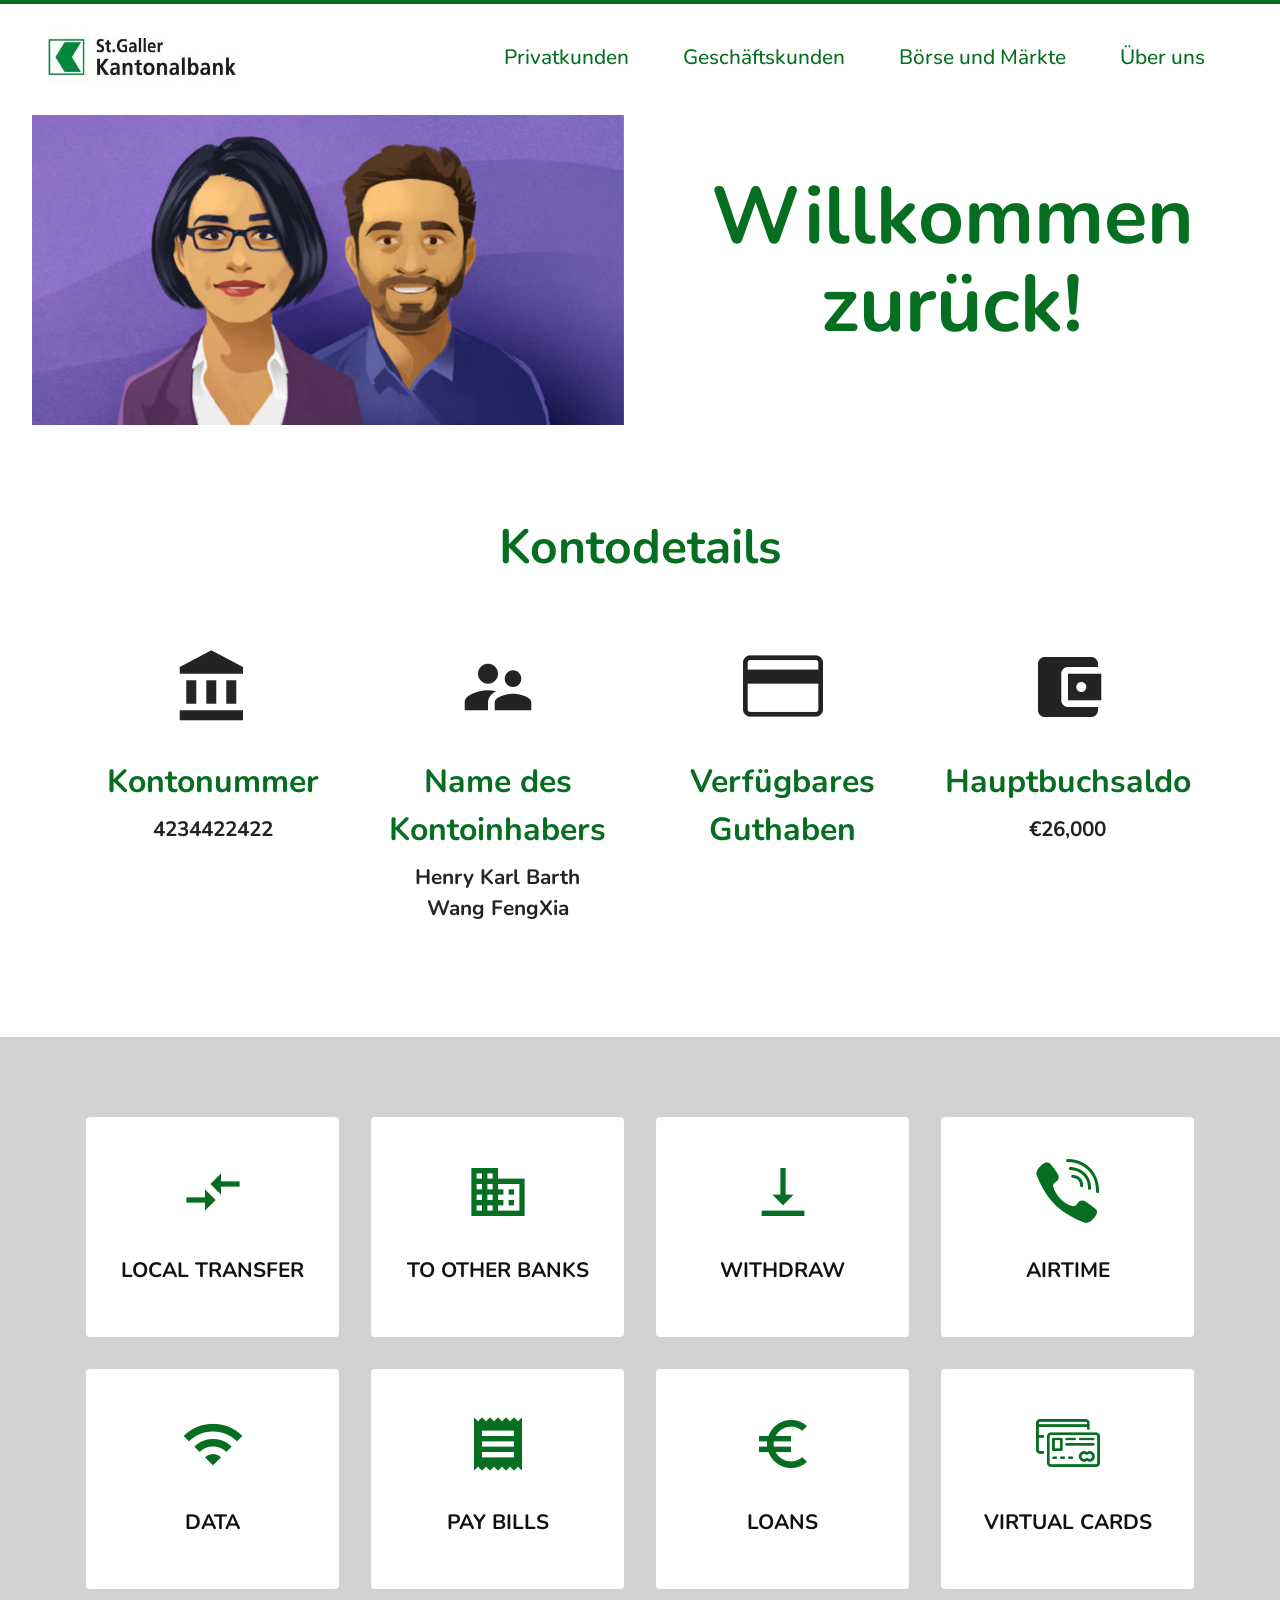
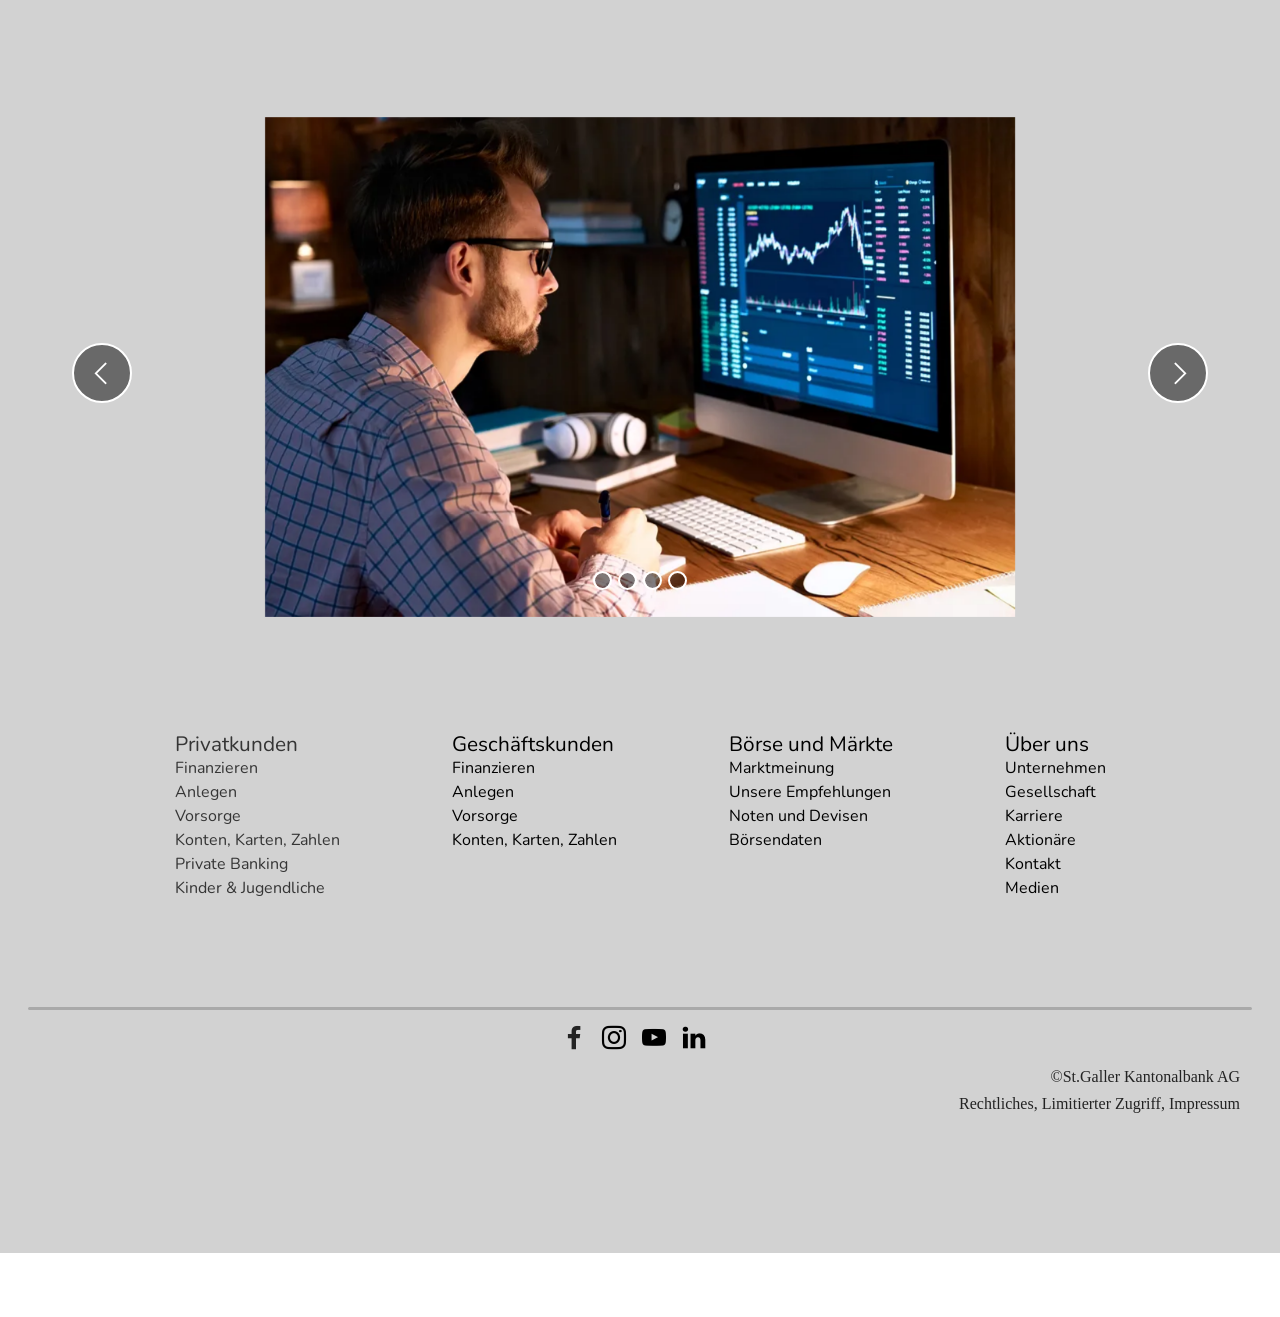
==== commit 8c50d1b2: "create github pages" ====
--- a/jointaccount.html
+++ b/jointaccount.html
@@ -1,10 +1,10 @@
 <!DOCTYPE html>
 <html  >
 <head>
-  
+  <!-- Site made with Mobirise Website Builder v6.0.1, https://mobirise.com -->
   <meta charset="UTF-8">
   <meta http-equiv="X-UA-Compatible" content="IE=edge">
-  
+  <meta name="generator" content="Mobirise v6.0.1, mobirise.com">
   <meta name="viewport" content="width=device-width, initial-scale=1, minimum-scale=1">
   <link rel="shortcut icon" href="assets/images/96cac09b-bc43-4731-b8e9-50b67e10ba38-1.jpeg" type="image/x-icon">
   <meta name="description" content="">
@@ -18,13 +18,14 @@
   <link rel="stylesheet" href="assets/bootstrap/css/bootstrap.min.css">
   <link rel="stylesheet" href="assets/bootstrap/css/bootstrap-grid.min.css">
   <link rel="stylesheet" href="assets/bootstrap/css/bootstrap-reboot.min.css">
+  <link rel="stylesheet" href="assets/web/assets/gdpr-plugin/gdpr-styles.css">
   <link rel="stylesheet" href="assets/animatecss/animate.css">
   <link rel="stylesheet" href="assets/dropdown/css/style.css">
   <link rel="stylesheet" href="assets/socicon/css/styles.css">
   <link rel="stylesheet" href="assets/theme/css/style.css">
   <link rel="preload" href="https://fonts.googleapis.com/css?family=Nunito:200,300,400,500,600,700,800,900,200i,300i,400i,500i,600i,700i,800i,900i&display=swap" as="style" onload="this.onload=null;this.rel='stylesheet'">
   <noscript><link rel="stylesheet" href="https://fonts.googleapis.com/css?family=Nunito:200,300,400,500,600,700,800,900,200i,300i,400i,500i,600i,700i,800i,900i&display=swap"></noscript>
-  <link rel="preload" as="style" href="assets/mobirise/css/mbr-additional.css?v=wWaCfE"><link rel="stylesheet" href="assets/mobirise/css/mbr-additional.css?v=wWaCfE" type="text/css">
+  <link rel="preload" as="style" href="assets/mobirise/css/mbr-additional.css?v=aU18aa"><link rel="stylesheet" href="assets/mobirise/css/mbr-additional.css?v=aU18aa" type="text/css">
 
   
   
@@ -32,14 +33,14 @@
 </head>
 <body>
   
-  <section data-bs-version="5.1" class="menu menu2 cid-uDMx28PX2z" once="menu" id="menu2-1x">
+  <section data-bs-version="5.1" class="menu menu2 cid-sFCw1qGFAI" once="menu" id="menu2-k">
     
     <nav class="navbar navbar-dropdown navbar-expand-lg">
         <div class="container-fluid">
             <div class="navbar-brand">
                 <span class="navbar-logo">
-                    <a href="index.html#onearticletwo-1e">
-                        <img src="assets/images/96cac09b-bc43-4731-b8e9-50b67e10ba38-1.jpeg" alt="" style="height: 5.9rem;">
+                    <a href="index.html#onearticletwo-0">
+                        <img src="assets/images/96cac09b-bc43-4731-b8e9-50b67e10ba38-1.jpeg" alt="Mobirise" style="height: 5.9rem;">
                     </a>
                 </span>
                 
@@ -63,7 +64,7 @@
     </nav>
 </section>
 
-<section data-bs-version="5.1" class="header11 cid-uDMqisHcxp" id="header11-1m">
+<section data-bs-version="5.1" class="header11 cid-uCOteVYpt7" id="header11-z">
 
     
 
@@ -72,7 +73,7 @@
     <div class="container-fluid">
         <div class="row justify-content-center">
             <div class="col-12 col-md-6 image-wrapper">
-                <img class="w-100" src="assets/images/joint-1-680x360.jpg" alt="">
+                <img class="w-100" src="assets/images/joint-1-680x360.jpg" alt="Mobirise">
             </div>
             <div class="col-12 col-md">
                 <div class="text-wrapper text-center">
@@ -85,7 +86,7 @@
     </div>
 </section>
 
-<section data-bs-version="5.1" class="features1 cid-uDMqjKldzU" id="features1-1n">
+<section data-bs-version="5.1" class="features1 cid-uCQdYT3w7C" id="features1-12">
     
 
     
@@ -152,7 +153,7 @@
     </div>
 </section>
 
-<section data-bs-version="5.1" class="features1 cid-uDMwacmnpG" id="features2-1v">
+<section data-bs-version="5.1" class="features1 cid-uCQjgxXbFZ" id="features2-14">
 
     
 
@@ -198,7 +199,7 @@
     </div>
 </section>
 
-<section data-bs-version="5.1" class="features1 cid-uDMwTx4ndY" id="features2-1w">
+<section data-bs-version="5.1" class="features1 cid-uCQkqPdmVd" id="features2-15">
 
     
 
@@ -245,20 +246,20 @@
     </div>
 </section>
 
-<section data-bs-version="5.1" class="slider2 cid-uDMqqtsfKM" id="slider2-1p">
+<section data-bs-version="5.1" class="slider2 cid-uCVgzjrdSv" id="slider2-17">
     
 
     
     <div class="container-fluid">
         <div class="row justify-content-center">
             <div class="col-12 col-md-9 col-lg-12">
-                <div class="carousel slide carousel-fade" id="uDQXXBHHN2" data-ride="carousel" data-bs-ride="carousel" data-interval="3000" data-bs-interval="3000">
+                <div class="carousel slide carousel-fade" id="uDQYFGofQL" data-ride="carousel" data-bs-ride="carousel" data-interval="3000" data-bs-interval="3000">
                     <div class="mbr-overlay" style="opacity: 1; background-color: rgb(210, 210, 210);">
                     </div>
                     <ol class="carousel-indicators">
-                        <li data-slide-to="0" data-bs-slide-to="0" class="active" data-target="#uDQXXBHHN2" data-bs-target="#uDQXXBHHN2"></li>
-                        <li data-slide-to="1" data-bs-slide-to="1" data-target="#uDQXXBHHN2" data-bs-target="#uDQXXBHHN2"></li>
-                        <li data-slide-to="2" data-bs-slide-to="2" data-target="#uDQXXBHHN2" data-bs-target="#uDQXXBHHN2"></li><li data-slide-to="3" data-bs-slide-to="3" data-target="#uDQXXBHHN2" data-bs-target="#uDQXXBHHN2"></li>
+                        <li data-slide-to="0" data-bs-slide-to="0" class="active" data-target="#uDQYFGofQL" data-bs-target="#uDQYFGofQL"></li>
+                        <li data-slide-to="1" data-bs-slide-to="1" data-target="#uDQYFGofQL" data-bs-target="#uDQYFGofQL"></li>
+                        <li data-slide-to="2" data-bs-slide-to="2" data-target="#uDQYFGofQL" data-bs-target="#uDQYFGofQL"></li><li data-slide-to="3" data-bs-slide-to="3" data-target="#uDQYFGofQL" data-bs-target="#uDQYFGofQL"></li>
                     </ol>
                     <div class="carousel-inner">
                         <div class="carousel-item slider-image item active">
@@ -285,11 +286,11 @@
                             </div>
                         </div>
                     </div>
-                    <a class="carousel-control carousel-control-prev" role="button" data-slide="prev" data-bs-slide="prev" href="#uDQXXBHHN2">
+                    <a class="carousel-control carousel-control-prev" role="button" data-slide="prev" data-bs-slide="prev" href="#uDQYFGofQL">
                         <span class="mobi-mbri mobi-mbri-arrow-prev" aria-hidden="true"></span>
                         <span class="sr-only visually-hidden">Previous</span>
                     </a>
-                    <a class="carousel-control carousel-control-next" role="button" data-slide="next" data-bs-slide="next" href="#uDQXXBHHN2">
+                    <a class="carousel-control carousel-control-next" role="button" data-slide="next" data-bs-slide="next" href="#uDQYFGofQL">
                         <span class="mobi-mbri mobi-mbri-arrow-next" aria-hidden="true"></span>
                         <span class="sr-only visually-hidden">Next</span>
                     </a>
@@ -299,7 +300,7 @@
     </div>
 </section>
 
-<section data-bs-version="5.1" class="footer3 cid-uDMpkj6y0I" once="footers" id="footer3-1k">
+<section data-bs-version="5.1" class="footer3 cid-sFCygHrmNf" once="footers" id="footer3-l">
 
     
 
@@ -314,7 +315,7 @@
                     
                     
                     
-                <li class="foot-menu-item mbr-fonts-style display-7"><a href="https://www.sgkb.ch/de/privatkunden" class="text-warning" target="_blank">Privatkunden</a><br><h6><a href="https://www.sgkb.ch/de/privatkunden/finanzieren" class="text-warning" target="_blank">Finanzieren</a></h6><h6><a href="https://www.sgkb.ch/de/privatkunden/anlegen" class="text-warning" target="_blank">Anlegen</a></h6><h6><a href="https://www.sgkb.ch/de/privatkunden/vorsorgen" class="text-warning" target="_blank">Vorsorge</a></h6><h6><a href="https://www.sgkb.ch/de/privatkunden/konten-karten-zahlen" class="text-warning" target="_blank">Konten, Karten, Zahlen</a></h6><h6><a href="https://www.sgkb.ch/de/privatkunden/private-banking" class="text-warning" target="_blank">Private Banking</a></h6><h6><a href="https://www.sgkb.ch/de/privatkunden/junge-kunden" class="text-warning" target="_blank">Kinder &amp; Jugendliche</a></h6><br></li><li class="foot-menu-item mbr-fonts-style display-7"><a href="https://www.sgkb.ch/de/geschaeftskunden" class="text-warning text-primary" target="_blank">Geschäftskunden</a><br><h6><a href="https://www.sgkb.ch/de/geschaeftskunden/finanzieren" class="text-warning text-primary" target="_blank">Finanzieren</a></h6><h6><a href="https://www.sgkb.ch/de/geschaeftskunden/anlegen-gk" class="text-warning text-primary" target="_blank">Anlegen</a></h6><h6><a href="https://www.sgkb.ch/de/geschaeftskunden/vorsorgen" class="text-warning text-primary" target="_blank">Vorsorge</a></h6><h6><a href="https://www.sgkb.ch/de/geschaeftskunden/konten-karten-zahlen" class="text-warning text-primary" target="_blank">Konten, Karten, Zahlen</a></h6></li><li class="foot-menu-item mbr-fonts-style display-7"><a href="https://www.sgkb.ch/de/boerse-maerkte" class="text-warning text-primary" target="_blank">Börse und Märkte</a><br><h6><a href="https://www.sgkb.ch/de/boerse-maerkte/unsere-marktmeinung" class="text-warning text-primary" target="_blank">Marktmeinung</a></h6><h6><a href="https://www.sgkb.ch/de/boerse-maerkte/unsere-empfehlungen" class="text-warning text-primary" target="_blank">Unsere Empfehlungen</a></h6><h6><a href="https://www.sgkb.ch/de/boerse-maerkte/noten-devisen" class="text-warning text-primary" target="_blank">Noten und Devisen</a></h6><h6><a href="https://www.sgkb.ch/de/boerse-maerkte/boersendaten" class="text-warning text-primary" target="_blank">Börsendaten</a></h6></li><li class="foot-menu-item mbr-fonts-style display-7"><a href="https://www.sgkb.ch/de/ueber-uns" class="text-warning text-primary" target="_blank">Über uns</a><br><h6><a href="https://www.sgkb.ch/de/ueber-uns/unternehmen" class="text-warning text-primary" target="_blank">Unternehmen</a></h6><h6><a href="https://www.sgkb.ch/de/ueber-uns/gesellschaft" class="text-warning text-primary" target="_blank">Gesellschaft</a></h6><h6><a href="https://www.sgkb.ch/de/ueber-uns/karriere" class="text-warning text-primary" target="_blank">Karriere</a></h6><h6><a href="https://www.sgkb.ch/de/ueber-uns/aktionaere" class="text-warning text-primary" target="_blank">Aktionäre</a></h6><h6><a href="https://www.sgkb.ch/de/ueber-uns/kontakt" class="text-warning text-primary" target="_blank">Kontakt</a></h6><h6><a href="https://www.sgkb.ch/de/ueber-uns/medien" class="text-warning text-primary" target="_blank">Medien</a></h6></li></ol>
+                <li class="foot-menu-item mbr-fonts-style display-7"><a href="https://www.sgkb.ch/de/privatkunden" class="text-danger" target="_blank">Privatkunden</a><br><h6><a href="https://www.sgkb.ch/de/privatkunden/finanzieren" class="text-danger" target="_blank">Finanzieren</a></h6><h6><a href="https://www.sgkb.ch/de/privatkunden/anlegen" class="text-danger" target="_blank">Anlegen</a></h6><h6><a href="https://www.sgkb.ch/de/privatkunden/vorsorgen" class="text-danger" target="_blank">Vorsorge</a></h6><h6><a href="https://www.sgkb.ch/de/privatkunden/konten-karten-zahlen" class="text-danger" target="_blank">Konten, Karten, Zahlen</a></h6><h6><a href="https://www.sgkb.ch/de/privatkunden/private-banking" class="text-danger" target="_blank">Private Banking</a></h6><h6><a href="https://www.sgkb.ch/de/privatkunden/junge-kunden" class="text-danger" target="_blank">Kinder &amp; Jugendliche</a></h6><br></li><li class="foot-menu-item mbr-fonts-style display-7"><a href="https://www.sgkb.ch/de/geschaeftskunden" class="text-warning text-primary" target="_blank">Geschäftskunden</a><br><h6><a href="https://www.sgkb.ch/de/geschaeftskunden/finanzieren" class="text-warning text-primary" target="_blank">Finanzieren</a></h6><h6><a href="https://www.sgkb.ch/de/geschaeftskunden/anlegen-gk" class="text-warning text-primary" target="_blank">Anlegen</a></h6><h6><a href="https://www.sgkb.ch/de/geschaeftskunden/vorsorgen" class="text-warning text-primary" target="_blank">Vorsorge</a></h6><h6><a href="https://www.sgkb.ch/de/geschaeftskunden/konten-karten-zahlen" class="text-warning text-primary" target="_blank">Konten, Karten, Zahlen</a></h6></li><li class="foot-menu-item mbr-fonts-style display-7"><a href="https://www.sgkb.ch/de/boerse-maerkte" class="text-warning text-primary" target="_blank">Börse und Märkte</a><br><h6><a href="https://www.sgkb.ch/de/boerse-maerkte/unsere-marktmeinung" class="text-warning text-primary" target="_blank">Marktmeinung</a></h6><h6><a href="https://www.sgkb.ch/de/boerse-maerkte/unsere-empfehlungen" class="text-warning text-primary" target="_blank">Unsere Empfehlungen</a></h6><h6><a href="https://www.sgkb.ch/de/boerse-maerkte/noten-devisen" class="text-warning text-primary" target="_blank">Noten und Devisen</a></h6><h6><a href="https://www.sgkb.ch/de/boerse-maerkte/boersendaten" class="text-warning text-primary" target="_blank">Börsendaten</a></h6></li><li class="foot-menu-item mbr-fonts-style display-7"><a href="https://www.sgkb.ch/de/ueber-uns" class="text-warning text-primary" target="_blank">Über uns</a><br><h6><a href="https://www.sgkb.ch/de/ueber-uns/unternehmen" class="text-warning text-primary" target="_blank">Unternehmen</a></h6><h6><a href="https://www.sgkb.ch/de/ueber-uns/gesellschaft" class="text-warning text-primary" target="_blank">Gesellschaft</a></h6><h6><a href="https://www.sgkb.ch/de/ueber-uns/karriere" class="text-warning text-primary" target="_blank">Karriere</a></h6><h6><a href="https://www.sgkb.ch/de/ueber-uns/aktionaere" class="text-warning text-primary" target="_blank">Aktionäre</a></h6><h6><a href="https://www.sgkb.ch/de/ueber-uns/kontakt" class="text-warning text-primary" target="_blank">Kontakt</a></h6><h6><a href="https://www.sgkb.ch/de/ueber-uns/medien" class="text-warning text-primary" target="_blank">Medien</a></h6></li></ol>
             </div>
 
 
@@ -355,7 +356,47 @@
             </div>
         </div>
     </div>
-</section><section><a href="https://mobiri.se"></a><a href="https://mobiri.se"></a></section><script src="assets/witsec-jquery-3.5.1/jquery-3.5.1.min.js"></script>  <script src="assets/bootstrap/js/bootstrap.bundle.min.js"></script>  <script src="assets/smoothscroll/smooth-scroll.js"></script>  <script src="assets/ytplayer/index.js"></script>  <script src="assets/dropdown/js/navbar-dropdown.js"></script>  <script src="assets/theme/js/script.js"></script>  
+</section>
+
+<section class="_customHTML cid-uCXNRWqi25" id="scroll-18">
+ 
+  
+      
+ 
+  <div class="progress-container" id="myHeader">
+    <div class="progress-bar" id="myBar"></div>
+  </div>      
+  
+<script type="text/javascript">
+window.onscroll = function() {myFunction()};
+var header = document.getElementById("myHeader");
+// Get the offset position of the navbar
+var sticky = header.offsetTop;
+function myFunction() {
+  var winScroll = document.body.scrollTop || document.documentElement.scrollTop;
+  var height = document.documentElement.scrollHeight - document.documentElement.clientHeight;
+  var scrolled = (winScroll / height) * 100;
+  document.getElementById("myBar").style.width = scrolled + "%";
+  
+   if (window.pageYOffset > sticky) {
+    header.classList.add("sticky2");
+  } else {
+    header.classList.remove("sticky2");
+  }
+  
+  
+}
+ 
+        
+</script>
+
+ <div style="padding:1rem; background-color:#c1c1c1;" class="hidden">
+   <div class="align-center">
+              <h10> <br><br><br><br><br><br>Scroll Indicator - Progress bar<br>
+        Click the "gear" icon to change the layout of the social bar. This text will be removed on preview/publish.<br><br><svg id="svg" version="1.1" xmlns="http://www.w3.org/2000/svg" xmlns:xlink="http://www.w3.org/1999/xlink" width="150" viewBox="0, 0, 400,383.33333333333337"><g id="svgg"><path id="path0" d="M37.210 6.152 C 35.603 6.521,34.673 7.586,34.092 9.720 C 33.330 12.516,33.825 95.736,34.612 97.241 C 35.870 99.644,28.382 99.467,134.420 99.600 C 199.138 99.681,231.925 99.852,232.882 100.115 C 235.440 100.816,235.350 101.661,230.295 124.449 C 224.368 151.170,212.070 208.952,209.422 222.521 C 207.800 230.833,207.905 232.790,209.971 232.790 C 211.891 232.790,209.325 235.910,254.122 179.099 C 277.812 149.054,289.953 133.596,295.689 126.174 C 297.890 123.327,306.521 112.368,314.870 101.822 C 367.957 34.759,386.363 11.054,386.765 9.224 C 387.073 7.820,386.446 6.596,385.169 6.111 C 383.972 5.656,39.193 5.697,37.210 6.152 M382.917 8.569 C 384.519 9.741,380.855 14.580,323.489 87.057 C 313.389 99.818,299.260 117.766,292.092 126.942 C 279.051 143.636,265.977 160.258,245.456 186.236 C 239.439 193.853,229.856 206.001,224.162 213.231 C 210.292 230.840,210.188 230.897,212.490 219.587 C 217.028 197.295,227.371 148.754,232.598 125.216 C 237.896 101.359,238.065 99.524,235.099 97.991 C 234.120 97.484,228.193 97.405,188.034 97.358 C 75.294 97.227,37.576 96.911,36.978 96.092 C 36.161 94.974,36.161 10.490,36.978 9.373 C 37.513 8.642,38.883 8.626,116.843 8.435 C 301.952 7.984,382.171 8.024,382.917 8.569 M81.622 108.821 C 107.636 108.875,150.091 108.875,175.966 108.821 C 201.840 108.766,180.556 108.722,128.667 108.722 C 76.779 108.722,55.608 108.766,81.622 108.821 M177.885 157.718 C 177.182 158.404,174.020 162.244,170.860 166.251 C 167.700 170.259,164.939 173.732,164.724 173.970 C 164.509 174.207,161.918 177.468,158.965 181.217 C 156.012 184.965,150.834 191.512,147.459 195.767 C 144.084 200.021,139.856 205.359,138.063 207.629 C 129.342 218.668,112.627 239.779,108.533 244.926 C 107.162 246.650,103.624 251.125,100.671 254.870 C 97.718 258.615,93.156 264.369,90.533 267.657 C 87.910 270.944,79.126 282.263,71.012 292.809 C 62.899 303.356,50.820 318.802,44.170 327.133 C 28.112 347.253,23.297 353.336,21.093 356.284 C 20.566 356.990,18.921 359.133,17.439 361.046 C 6.762 374.827,3.520 379.694,4.240 380.859 C 4.652 381.526,352.012 381.883,353.760 381.218 L 354.749 380.843 354.547 336.442 C 354.330 288.424,354.421 291.066,352.956 290.282 C 351.831 289.680,309.260 289.563,226.846 289.934 C 183.386 290.130,157.086 289.826,155.238 289.106 C 153.350 288.370,153.375 288.079,156.655 272.483 C 157.410 268.897,158.183 265.187,158.374 264.238 C 159.208 260.094,161.885 247.419,162.221 246.021 C 162.651 244.231,164.430 235.954,166.258 227.229 C 166.966 223.854,167.895 219.453,168.324 217.450 C 168.753 215.446,169.619 211.390,170.249 208.437 C 170.879 205.484,171.843 200.997,172.391 198.466 C 172.938 195.935,173.542 193.087,173.734 192.138 C 173.925 191.189,174.694 187.478,175.444 183.893 C 181.253 156.107,181.424 154.270,177.885 157.718 M334.899 284.838 C 335.479 284.926,336.429 284.926,337.009 284.838 C 337.589 284.751,337.114 284.679,335.954 284.679 C 334.794 284.679,334.319 284.751,334.899 284.838 " stroke="none" fill="#b3b3b3" fill-rule="evenodd"></path><path id="path1" d="M116.843 8.435 C 38.883 8.626,37.513 8.642,36.978 9.373 C 36.161 10.490,36.161 94.974,36.978 96.092 C 37.576 96.911,75.294 97.227,188.034 97.358 C 228.193 97.405,234.120 97.484,235.099 97.991 C 238.065 99.524,237.896 101.359,232.598 125.216 C 227.371 148.754,217.028 197.295,212.490 219.587 C 210.188 230.897,210.292 230.840,224.162 213.231 C 229.856 206.001,239.439 193.853,245.456 186.236 C 265.977 160.258,279.051 143.636,292.092 126.942 C 299.260 117.766,313.389 99.818,323.489 87.057 C 380.855 14.580,384.519 9.741,382.917 8.569 C 382.171 8.024,301.952 7.984,116.843 8.435 " stroke="none" fill="#4c4c4c" fill-rule="evenodd"></path><path id="path2" d="M24.582 1.208 C 24.285 2.061,24.165 16.987,24.175 52.119 C 24.189 104.381,24.198 104.667,25.856 107.198 C 27.312 109.419,21.600 109.300,126.819 109.300 C 187.817 109.300,223.202 109.435,223.202 109.666 C 223.202 109.868,221.385 118.791,219.165 129.496 C 216.944 140.200,215.208 149.171,215.308 149.431 C 215.408 149.690,215.358 149.957,215.197 150.023 C 214.865 150.160,213.651 155.819,204.600 199.407 C 201.952 212.158,199.872 222.815,199.977 223.088 C 200.082 223.362,199.980 223.586,199.752 223.586 C 199.516 223.586,199.414 223.996,199.516 224.531 C 199.615 225.051,199.582 225.526,199.442 225.586 C 199.151 225.710,198.557 228.337,196.119 240.268 C 195.171 244.909,194.060 250.029,193.650 251.646 C 191.455 260.308,193.965 264.453,200.009 262.145 C 201.966 261.398,201.889 261.486,213.429 246.788 C 220.801 237.399,226.824 229.751,236.050 218.064 C 240.748 212.113,252.094 197.659,269.799 175.072 C 275.255 168.111,284.303 156.570,289.907 149.425 C 295.511 142.279,303.979 131.474,308.725 125.414 C 321.361 109.277,325.827 103.583,336.629 89.833 C 342.331 82.576,346.237 77.280,346.078 77.022 C 345.919 76.764,345.976 76.688,346.216 76.836 C 346.447 76.979,347.760 75.626,349.227 73.732 C 350.658 71.885,353.101 68.781,354.656 66.833 C 356.329 64.739,357.370 63.109,357.206 62.843 C 357.041 62.576,357.094 62.496,357.336 62.646 C 357.872 62.977,368.666 49.199,368.315 48.632 C 368.164 48.388,368.223 48.310,368.450 48.451 C 368.674 48.589,373.706 42.505,379.897 34.608 C 385.973 26.858,392.261 18.965,393.871 17.066 C 395.480 15.168,397.517 12.693,398.398 11.567 L 400.000 9.519 400.000 4.759 L 400.000 0.000 212.502 0.000 L 25.003 0.000 24.582 1.208 M385.169 6.111 C 386.446 6.596,387.073 7.820,386.765 9.224 C 386.363 11.054,367.957 34.759,314.870 101.822 C 306.521 112.368,297.890 123.327,295.689 126.174 C 289.953 133.596,277.812 149.054,254.122 179.099 C 209.325 235.910,211.891 232.790,209.971 232.790 C 207.905 232.790,207.800 230.833,209.422 222.521 C 212.070 208.952,224.368 151.170,230.295 124.449 C 235.350 101.661,235.440 100.816,232.882 100.115 C 231.925 99.852,199.138 99.681,134.420 99.600 C 28.382 99.467,35.870 99.644,34.612 97.241 C 33.825 95.736,33.330 12.516,34.092 9.720 C 34.673 7.586,35.603 6.521,37.210 6.152 C 39.193 5.697,383.972 5.656,385.169 6.111 M175.966 108.821 C 150.091 108.875,107.636 108.875,81.622 108.821 C 55.608 108.766,76.779 108.722,128.667 108.722 C 180.556 108.722,201.840 108.766,175.966 108.821 M180.735 144.991 C 179.413 145.394,178.766 146.116,171.634 155.164 C 166.035 162.266,160.321 169.481,152.304 179.573 C 148.329 184.577,145.792 188.088,145.958 188.357 C 146.118 188.615,146.070 188.703,145.844 188.563 C 145.295 188.224,144.060 189.684,144.413 190.256 C 144.585 190.533,144.541 190.624,144.307 190.478 C 143.770 190.147,136.792 198.920,137.142 199.485 C 137.301 199.742,137.247 199.823,137.013 199.678 C 136.474 199.345,127.972 210.042,128.323 210.610 C 128.476 210.857,128.426 210.944,128.208 210.810 C 127.996 210.679,125.945 212.939,123.650 215.832 C 121.355 218.726,116.830 224.412,113.595 228.469 C 110.061 232.902,107.824 236.025,107.991 236.295 C 108.151 236.554,108.103 236.641,107.877 236.502 C 107.327 236.162,106.092 237.623,106.445 238.194 C 106.613 238.465,106.574 238.562,106.354 238.426 C 106.145 238.297,104.765 239.694,103.288 241.531 C 96.608 249.837,76.645 275.196,70.771 282.838 C 67.204 287.478,62.325 293.824,59.929 296.939 C 57.436 300.180,55.688 302.790,55.842 303.039 C 55.996 303.289,55.941 303.369,55.712 303.227 C 55.170 302.893,54.322 303.975,54.676 304.549 C 54.843 304.818,54.798 304.908,54.569 304.766 C 54.020 304.427,52.785 305.888,53.138 306.459 C 53.307 306.733,53.266 306.827,53.039 306.686 C 52.524 306.368,45.925 314.778,46.261 315.323 C 46.416 315.573,46.348 315.638,46.095 315.482 C 45.595 315.173,22.023 344.549,22.104 345.380 C 22.133 345.675,22.027 345.837,21.868 345.738 C 21.392 345.444,20.226 346.987,20.539 347.494 C 20.712 347.773,20.668 347.862,20.431 347.716 C 20.071 347.493,14.984 353.821,7.143 364.244 C 5.466 366.473,4.298 368.371,4.451 368.618 C 4.610 368.875,4.551 368.949,4.308 368.799 C 4.071 368.653,3.080 369.715,1.982 371.294 L 0.069 374.044 0.025 378.776 L -0.020 383.509 180.335 383.509 L 360.690 383.509 360.580 337.776 C 360.460 288.005,360.498 288.865,358.312 286.446 C 355.732 283.591,359.250 283.754,301.092 283.791 C 272.531 283.809,249.028 283.908,248.862 284.010 C 247.895 284.608,161.482 283.949,160.872 283.340 C 160.729 283.196,161.071 280.888,161.632 278.211 C 162.193 275.534,162.558 273.098,162.443 272.798 C 162.327 272.497,162.365 272.333,162.526 272.433 C 162.687 272.532,163.297 270.255,163.881 267.371 C 164.465 264.488,167.099 252.044,169.734 239.719 C 172.369 227.393,174.442 217.093,174.340 216.829 C 174.239 216.565,174.296 216.294,174.468 216.228 C 174.932 216.048,176.895 206.412,176.573 205.891 C 176.400 205.611,176.462 205.545,176.738 205.716 C 177.004 205.880,177.181 205.740,177.181 205.367 C 177.181 205.025,178.123 200.312,179.274 194.894 C 183.691 174.105,185.667 164.276,185.737 162.744 C 185.777 161.869,185.963 161.247,186.149 161.360 C 186.336 161.474,186.409 161.024,186.312 160.361 C 186.214 159.699,186.256 159.156,186.405 159.156 C 186.650 159.156,187.185 156.010,187.710 151.486 C 188.291 146.478,185.225 143.623,180.735 144.991 M180.249 158.438 C 180.249 160.249,178.966 167.046,175.444 183.893 C 174.694 187.478,173.925 191.189,173.734 192.138 C 173.542 193.087,172.938 195.935,172.391 198.466 C 171.843 200.997,170.879 205.484,170.249 208.437 C 169.619 211.390,168.753 215.446,168.324 217.450 C 167.895 219.453,166.966 223.854,166.258 227.229 C 164.430 235.954,162.651 244.231,162.221 246.021 C 161.885 247.419,159.208 260.094,158.374 264.238 C 158.183 265.187,157.410 268.897,156.655 272.483 C 153.375 288.079,153.350 288.370,155.238 289.106 C 157.086 289.826,183.386 290.130,226.846 289.934 C 309.260 289.563,351.831 289.680,352.956 290.282 C 354.421 291.066,354.330 288.424,354.547 336.442 L 354.749 380.843 353.760 381.218 C 352.012 381.883,4.652 381.526,4.240 380.859 C 3.520 379.694,6.762 374.827,17.439 361.046 C 18.921 359.133,20.566 356.990,21.093 356.284 C 23.297 353.336,28.112 347.253,44.170 327.133 C 50.820 318.802,62.899 303.356,71.012 292.809 C 79.126 282.263,87.910 270.944,90.533 267.657 C 93.156 264.369,97.718 258.615,100.671 254.870 C 103.624 251.125,107.162 246.650,108.533 244.926 C 112.627 239.779,129.342 218.668,138.063 207.629 C 139.856 205.359,144.084 200.021,147.459 195.767 C 150.834 191.512,156.012 184.965,158.965 181.217 C 161.918 177.468,164.509 174.207,164.724 173.970 C 164.939 173.732,167.700 170.259,170.860 166.251 C 179.198 155.678,180.249 154.803,180.249 158.438 M337.009 284.838 C 336.429 284.926,335.479 284.926,334.899 284.838 C 334.319 284.751,334.794 284.679,335.954 284.679 C 337.114 284.679,337.589 284.751,337.009 284.838" stroke="none" fill="#fafafa" fill-rule="evenodd"></path></g></svg><br><br><br></h10>
+				
+    </div></div>
+</section><section class="display-7" style="padding: 0;align-items: center;justify-content: center;flex-wrap: wrap;    align-content: center;display: flex;position: relative;height: 4rem;"><a href="https://mobiri.se/" style="flex: 1 1;height: 4rem;position: absolute;width: 100%;z-index: 1;"><img alt="" style="height: 4rem;" src="[data-uri]"></a><p style="margin: 0;text-align: center;" class="display-7">&#8204;</p><a style="z-index:1" href="https://mobirise.com/builder/ai-website-builder.html">Free AI Website Software</a></section><script src="assets/bootstrap/js/bootstrap.bundle.min.js"></script>  <script src="assets/smoothscroll/smooth-scroll.js"></script>  <script src="assets/ytplayer/index.js"></script>  <script src="assets/dropdown/js/navbar-dropdown.js"></script>  <script src="assets/theme/js/script.js"></script>  
   
   
  <div id="scrollToTop" class="scrollToTop mbr-arrow-up"><a style="text-align: center;"><i class="mbr-arrow-up-icon mbr-arrow-up-icon-cm cm-icon cm-icon-smallarrow-up"></i></a></div>
--- a/assets/web/assets/gdpr-plugin/gdpr-styles.css
+++ b/assets/web/assets/gdpr-plugin/gdpr-styles.css
@@ -0,0 +1,27 @@
+.gdpr-block {
+    padding: 10px;
+    font-size: 14px;
+    display: block;
+    width: 100%;
+    text-align: center;
+}
+.gdpr-block.covert {
+	display: none;
+}
+.textGDPR {
+    position: relative;
+}
+.gdpr-block label span.textGDPR input[name='gdpr']{
+    width: 15px;
+    height: 15px;
+    margin: 0;
+    position: absolute;
+    top: 3px;
+    left: -20px;
+}
+.gdpr-block label {
+    color: #a7a7a7;
+    vertical-align: middle;
+    user-select: none;
+    margin-bottom: 0;
+}
--- a/assets/mobirise/css/mbr-additional.css
+++ b/assets/mobirise/css/mbr-additional.css
@@ -102,16 +102,16 @@
   background-color: #066e20 !important;
 }
 .bg-success {
-  background-color: #0e5be7 !important;
+  background-color: #08b913 !important;
 }
 .bg-info {
-  background-color: #45f70d !important;
+  background-color: #4479d9 !important;
 }
 .bg-warning {
   background-color: #000000 !important;
 }
 .bg-danger {
-  background-color: #24720c !important;
+  background-color: #353535 !important;
 }
 .btn-primary,
 .btn-primary:active {
@@ -137,8 +137,8 @@
 }
 .btn-secondary,
 .btn-secondary:active {
-  background-color: #ff5a08 !important;
-  border-color: #ff5a08 !important;
+  background-color: #737373 !important;
+  border-color: #737373 !important;
   color: #ffffff !important;
   box-shadow: 0 2px 2px 0 rgba(0, 0, 0, 0.2);
 }
@@ -147,21 +147,21 @@
 .btn-secondary.focus,
 .btn-secondary.active {
   color: #ffffff !important;
-  background-color: #b03b00 !important;
-  border-color: #b03b00 !important;
+  background-color: #484848 !important;
+  border-color: #484848 !important;
   box-shadow: 0 2px 5px 0 rgba(0, 0, 0, 0.2);
 }
 .btn-secondary.disabled,
 .btn-secondary:disabled {
   color: #ffffff !important;
-  background-color: #b03b00 !important;
-  border-color: #b03b00 !important;
+  background-color: #484848 !important;
+  border-color: #484848 !important;
 }
 .btn-info,
 .btn-info:active {
-  background-color: #45f70d !important;
-  border-color: #45f70d !important;
-  color: #010500 !important;
+  background-color: #4479d9 !important;
+  border-color: #4479d9 !important;
+  color: #ffffff !important;
   box-shadow: 0 2px 2px 0 rgba(0, 0, 0, 0.2);
 }
 .btn-info:hover,
@@ -169,20 +169,20 @@
 .btn-info.focus,
 .btn-info.active {
   color: #ffffff !important;
-  background-color: #2ca806 !important;
-  border-color: #2ca806 !important;
+  background-color: #2150a5 !important;
+  border-color: #2150a5 !important;
   box-shadow: 0 2px 5px 0 rgba(0, 0, 0, 0.2);
 }
 .btn-info.disabled,
 .btn-info:disabled {
-  color: #010500 !important;
-  background-color: #2ca806 !important;
-  border-color: #2ca806 !important;
+  color: #ffffff !important;
+  background-color: #2150a5 !important;
+  border-color: #2150a5 !important;
 }
 .btn-success,
 .btn-success:active {
-  background-color: #0e5be7 !important;
-  border-color: #0e5be7 !important;
+  background-color: #08b913 !important;
+  border-color: #08b913 !important;
   color: #ffffff !important;
   box-shadow: 0 2px 2px 0 rgba(0, 0, 0, 0.2);
 }
@@ -191,15 +191,15 @@
 .btn-success.focus,
 .btn-success.active {
   color: #ffffff !important;
-  background-color: #093b95 !important;
-  border-color: #093b95 !important;
+  background-color: #04660a !important;
+  border-color: #04660a !important;
   box-shadow: 0 2px 5px 0 rgba(0, 0, 0, 0.2);
 }
 .btn-success.disabled,
 .btn-success:disabled {
   color: #ffffff !important;
-  background-color: #093b95 !important;
-  border-color: #093b95 !important;
+  background-color: #04660a !important;
+  border-color: #04660a !important;
 }
 .btn-warning,
 .btn-warning:active {
@@ -225,8 +225,8 @@
 }
 .btn-danger,
 .btn-danger:active {
-  background-color: #24720c !important;
-  border-color: #24720c !important;
+  background-color: #353535 !important;
+  border-color: #353535 !important;
   color: #ffffff !important;
   box-shadow: 0 2px 2px 0 rgba(0, 0, 0, 0.2);
 }
@@ -235,15 +235,15 @@
 .btn-danger.focus,
 .btn-danger.active {
   color: #ffffff !important;
-  background-color: #0b2404 !important;
-  border-color: #0b2404 !important;
+  background-color: #0a0a0a !important;
+  border-color: #0a0a0a !important;
   box-shadow: 0 2px 5px 0 rgba(0, 0, 0, 0.2);
 }
 .btn-danger.disabled,
 .btn-danger:disabled {
   color: #ffffff !important;
-  background-color: #0b2404 !important;
-  border-color: #0b2404 !important;
+  background-color: #0a0a0a !important;
+  border-color: #0a0a0a !important;
 }
 .btn-white,
 .btn-white:active {
@@ -313,65 +313,65 @@
 .btn-secondary-outline,
 .btn-secondary-outline:active {
   background-color: transparent !important;
-  border-color: #ff5a08;
-  color: #ff5a08;
+  border-color: #737373;
+  color: #737373;
 }
 .btn-secondary-outline:hover,
 .btn-secondary-outline:focus,
 .btn-secondary-outline.focus,
 .btn-secondary-outline.active {
-  color: #b03b00 !important;
+  color: #484848 !important;
   background-color: transparent!important;
-  border-color: #b03b00 !important;
+  border-color: #484848 !important;
   box-shadow: none!important;
 }
 .btn-secondary-outline.disabled,
 .btn-secondary-outline:disabled {
   color: #ffffff !important;
-  background-color: #ff5a08 !important;
-  border-color: #ff5a08 !important;
+  background-color: #737373 !important;
+  border-color: #737373 !important;
 }
 .btn-info-outline,
 .btn-info-outline:active {
   background-color: transparent !important;
-  border-color: #45f70d;
-  color: #45f70d;
+  border-color: #4479d9;
+  color: #4479d9;
 }
 .btn-info-outline:hover,
 .btn-info-outline:focus,
 .btn-info-outline.focus,
 .btn-info-outline.active {
-  color: #2ca806 !important;
+  color: #2150a5 !important;
   background-color: transparent!important;
-  border-color: #2ca806 !important;
+  border-color: #2150a5 !important;
   box-shadow: none!important;
 }
 .btn-info-outline.disabled,
 .btn-info-outline:disabled {
-  color: #010500 !important;
-  background-color: #45f70d !important;
-  border-color: #45f70d !important;
+  color: #ffffff !important;
+  background-color: #4479d9 !important;
+  border-color: #4479d9 !important;
 }
 .btn-success-outline,
 .btn-success-outline:active {
   background-color: transparent !important;
-  border-color: #0e5be7;
-  color: #0e5be7;
+  border-color: #08b913;
+  color: #08b913;
 }
 .btn-success-outline:hover,
 .btn-success-outline:focus,
 .btn-success-outline.focus,
 .btn-success-outline.active {
-  color: #093b95 !important;
+  color: #04660a !important;
   background-color: transparent!important;
-  border-color: #093b95 !important;
+  border-color: #04660a !important;
   box-shadow: none!important;
 }
 .btn-success-outline.disabled,
 .btn-success-outline:disabled {
   color: #ffffff !important;
-  background-color: #0e5be7 !important;
-  border-color: #0e5be7 !important;
+  background-color: #08b913 !important;
+  border-color: #08b913 !important;
 }
 .btn-warning-outline,
 .btn-warning-outline:active {
@@ -397,23 +397,23 @@
 .btn-danger-outline,
 .btn-danger-outline:active {
   background-color: transparent !important;
-  border-color: #24720c;
-  color: #24720c;
+  border-color: #353535;
+  color: #353535;
 }
 .btn-danger-outline:hover,
 .btn-danger-outline:focus,
 .btn-danger-outline.focus,
 .btn-danger-outline.active {
-  color: #0b2404 !important;
+  color: #0a0a0a !important;
   background-color: transparent!important;
-  border-color: #0b2404 !important;
+  border-color: #0a0a0a !important;
   box-shadow: none!important;
 }
 .btn-danger-outline.disabled,
 .btn-danger-outline:disabled {
   color: #ffffff !important;
-  background-color: #24720c !important;
-  border-color: #24720c !important;
+  background-color: #353535 !important;
+  border-color: #353535 !important;
 }
 .btn-black-outline,
 .btn-black-outline:active {
@@ -461,19 +461,19 @@
   color: #066e20 !important;
 }
 .text-secondary {
-  color: #ff5a08 !important;
+  color: #737373 !important;
 }
 .text-success {
-  color: #0e5be7 !important;
+  color: #08b913 !important;
 }
 .text-info {
-  color: #45f70d !important;
+  color: #4479d9 !important;
 }
 .text-warning {
   color: #000000 !important;
 }
 .text-danger {
-  color: #24720c !important;
+  color: #353535 !important;
 }
 .text-white {
   color: #fafafa !important;
@@ -489,17 +489,17 @@
 a.text-secondary:hover,
 a.text-secondary:focus,
 a.text-secondary.active {
-  color: #a13500 !important;
+  color: #404040 !important;
 }
 a.text-success:hover,
 a.text-success:focus,
 a.text-success.active {
-  color: #083587 !important;
+  color: #045709 !important;
 }
 a.text-info:hover,
 a.text-info:focus,
 a.text-info.active {
-  color: #289905 !important;
+  color: #1f4a98 !important;
 }
 a.text-warning:hover,
 a.text-warning:focus,
@@ -509,7 +509,7 @@
 a.text-danger:hover,
 a.text-danger:focus,
 a.text-danger.active {
-  color: #071602 !important;
+  color: #020202 !important;
 }
 a.text-white:hover,
 a.text-white:focus,
@@ -544,19 +544,13 @@
   background-color: #70c770;
 }
 .alert-info {
-  background-color: #45f70d;
+  background-color: #4479d9;
 }
 .alert-warning {
   background-color: #000000;
 }
 .alert-danger {
-  background-color: #24720c;
-}
-.mbr-section-btn a.btn:not(.btn-form) {
-  border-radius: 100px;
-}
-.mbr-gallery-filter li a {
-  border-radius: 100px !important;
+  background-color: #353535;
 }
 .mbr-gallery-filter li.active .btn {
   background-color: #066e20;
@@ -566,9 +560,6 @@
 .mbr-gallery-filter li.active .btn:focus {
   box-shadow: none;
 }
-.nav-tabs .nav-link {
-  border-radius: 100px !important;
-}
 a,
 a:hover {
   color: #066e20;
@@ -579,11 +570,11 @@
 }
 .mbr-plan-header.bg-success .mbr-plan-subtitle,
 .mbr-plan-header.bg-success .mbr-plan-price-desc {
-  color: #c5d9fc;
+  color: #49f754;
 }
 .mbr-plan-header.bg-info .mbr-plan-subtitle,
 .mbr-plan-header.bg-info .mbr-plan-price-desc {
-  color: #ddfed2;
+  color: #eef2fb;
 }
 .mbr-plan-header.bg-warning .mbr-plan-subtitle,
 .mbr-plan-header.bg-warning .mbr-plan-price-desc {
@@ -591,12 +582,9 @@
 }
 .mbr-plan-header.bg-danger .mbr-plan-subtitle,
 .mbr-plan-header.bg-danger .mbr-plan-price-desc {
-  color: #48e518;
+  color: #a8a8a8;
 }
 /* Scroll to top button*/
-#scrollToTop a {
-  border-radius: 100px;
-}
 .form-control {
   font-family: 'Nunito', sans-serif;
   font-size: 1.1rem;
@@ -624,19 +612,6 @@
   border-color: #066e20;
 }
 /* Forms */
-.mbr-form .input-group-btn a.btn {
-  border-radius: 100px !important;
-}
-.mbr-form .input-group-btn a.btn:hover {
-  box-shadow: 0 10px 40px 0 rgba(0, 0, 0, 0.2);
-}
-.mbr-form .input-group-btn button[type="submit"] {
-  border-radius: 100px !important;
-  padding: 1rem 3rem;
-}
-.mbr-form .input-group-btn button[type="submit"]:hover {
-  box-shadow: 0 10px 40px 0 rgba(0, 0, 0, 0.2);
-}
 .jq-selectbox li:hover,
 .jq-selectbox li.selected {
   background-color: #066e20;
@@ -671,7 +646,7 @@
 .xdsoft_datetimepicker .xdsoft_calendar td:hover,
 .xdsoft_datetimepicker .xdsoft_timepicker .xdsoft_time_box > div > div:hover {
   color: #ffffff !important;
-  background: #ff5a08 !important;
+  background: #737373 !important;
   box-shadow: none !important;
 }
 .lazy-bg {
@@ -707,13 +682,13 @@
 a {
   transition: color 0.6s;
 }
-.cid-uDMx28PX2z .navbar-dropdown {
+.cid-sFCw1qGFAI .navbar-dropdown {
   position: relative !important;
 }
-.cid-uDMx28PX2z .navbar-dropdown {
+.cid-sFCw1qGFAI .navbar-dropdown {
   position: absolute !important;
 }
-.cid-uDMx28PX2z .dropdown-item:before {
+.cid-sFCw1qGFAI .dropdown-item:before {
   font-family: Moririse2 !important;
   content: "\e966";
   display: inline-block;
@@ -730,121 +705,121 @@
   transform: scale(0, 1);
   transition: all 0.25s ease-in-out;
 }
-.cid-uDMx28PX2z .dropdown-menu {
+.cid-sFCw1qGFAI .dropdown-menu {
   padding: 0;
   border-radius: 4px;
   box-shadow: 0 1px 3px 0 rgba(0, 0, 0, 0.1);
 }
-.cid-uDMx28PX2z .dropdown-item {
+.cid-sFCw1qGFAI .dropdown-item {
   border-bottom: 1px solid #e6e6e6;
 }
-.cid-uDMx28PX2z .dropdown-item:hover,
-.cid-uDMx28PX2z .dropdown-item:focus {
+.cid-sFCw1qGFAI .dropdown-item:hover,
+.cid-sFCw1qGFAI .dropdown-item:focus {
   background: #066e20 !important;
   color: white !important;
 }
-.cid-uDMx28PX2z .dropdown-item:first-child {
+.cid-sFCw1qGFAI .dropdown-item:first-child {
   border-top-left-radius: 4px;
   border-top-right-radius: 4px;
 }
-.cid-uDMx28PX2z .dropdown-item:last-child {
+.cid-sFCw1qGFAI .dropdown-item:last-child {
   border-bottom: none;
   border-bottom-left-radius: 4px;
   border-bottom-right-radius: 4px;
 }
-.cid-uDMx28PX2z .nav-dropdown .link {
+.cid-sFCw1qGFAI .nav-dropdown .link {
   padding: 0 0.3em !important;
   margin: 0.667em 1em !important;
 }
-.cid-uDMx28PX2z .nav-dropdown .link.dropdown-toggle::after {
+.cid-sFCw1qGFAI .nav-dropdown .link.dropdown-toggle::after {
   margin-left: 0.5rem;
   margin-top: 0.2rem;
 }
-.cid-uDMx28PX2z .nav-link {
+.cid-sFCw1qGFAI .nav-link {
   position: relative;
 }
-.cid-uDMx28PX2z .container {
+.cid-sFCw1qGFAI .container {
   display: flex;
   margin: auto;
 }
-.cid-uDMx28PX2z .iconfont-wrapper {
+.cid-sFCw1qGFAI .iconfont-wrapper {
   color: #000000 !important;
   font-size: 1.5rem;
   padding-right: 0.5rem;
 }
-.cid-uDMx28PX2z .dropdown-menu,
-.cid-uDMx28PX2z .navbar.opened {
+.cid-sFCw1qGFAI .dropdown-menu,
+.cid-sFCw1qGFAI .navbar.opened {
   background: #ffffff !important;
 }
-.cid-uDMx28PX2z .nav-item:focus,
-.cid-uDMx28PX2z .nav-link:focus {
+.cid-sFCw1qGFAI .nav-item:focus,
+.cid-sFCw1qGFAI .nav-link:focus {
   outline: none;
 }
-.cid-uDMx28PX2z .dropdown .dropdown-menu .dropdown-item {
+.cid-sFCw1qGFAI .dropdown .dropdown-menu .dropdown-item {
   width: auto;
   transition: all 0.25s ease-in-out;
 }
-.cid-uDMx28PX2z .dropdown .dropdown-menu .dropdown-item::after {
+.cid-sFCw1qGFAI .dropdown .dropdown-menu .dropdown-item::after {
   right: 0.5rem;
 }
-.cid-uDMx28PX2z .dropdown .dropdown-menu .dropdown-item .mbr-iconfont {
+.cid-sFCw1qGFAI .dropdown .dropdown-menu .dropdown-item .mbr-iconfont {
   margin-right: 0.5rem;
   vertical-align: sub;
 }
-.cid-uDMx28PX2z .dropdown .dropdown-menu .dropdown-item .mbr-iconfont:before {
+.cid-sFCw1qGFAI .dropdown .dropdown-menu .dropdown-item .mbr-iconfont:before {
   display: inline-block;
   transform: scale(1, 1);
   transition: all 0.25s ease-in-out;
 }
-.cid-uDMx28PX2z .collapsed .dropdown-menu .dropdown-item:before {
+.cid-sFCw1qGFAI .collapsed .dropdown-menu .dropdown-item:before {
   display: none;
 }
-.cid-uDMx28PX2z .collapsed .dropdown .dropdown-menu .dropdown-item {
+.cid-sFCw1qGFAI .collapsed .dropdown .dropdown-menu .dropdown-item {
   padding: 0.235em 1.5em 0.235em 1.5em !important;
   transition: none;
   margin: 0 !important;
 }
-.cid-uDMx28PX2z .navbar {
+.cid-sFCw1qGFAI .navbar {
   min-height: 70px;
   transition: all 0.3s;
   border-bottom: 1px solid transparent;
   position: absolute;
   background: #ffffff;
 }
-.cid-uDMx28PX2z .navbar.opened {
+.cid-sFCw1qGFAI .navbar.opened {
   transition: all 0.3s;
 }
-.cid-uDMx28PX2z .navbar .dropdown-item {
+.cid-sFCw1qGFAI .navbar .dropdown-item {
   padding: 0.5rem 1.8rem;
 }
-.cid-uDMx28PX2z .navbar .navbar-logo img {
+.cid-sFCw1qGFAI .navbar .navbar-logo img {
   width: auto;
 }
-.cid-uDMx28PX2z .navbar .navbar-collapse {
+.cid-sFCw1qGFAI .navbar .navbar-collapse {
   justify-content: flex-end;
   z-index: 1;
 }
-.cid-uDMx28PX2z .navbar.collapsed {
+.cid-sFCw1qGFAI .navbar.collapsed {
   justify-content: center;
 }
-.cid-uDMx28PX2z .navbar.collapsed .nav-item .nav-link::before {
+.cid-sFCw1qGFAI .navbar.collapsed .nav-item .nav-link::before {
   display: none;
 }
-.cid-uDMx28PX2z .navbar.collapsed.opened .dropdown-menu {
+.cid-sFCw1qGFAI .navbar.collapsed.opened .dropdown-menu {
   top: 0;
 }
 @media (min-width: 992px) {
-  .cid-uDMx28PX2z .navbar.collapsed.opened:not(.navbar-short) .navbar-collapse {
+  .cid-sFCw1qGFAI .navbar.collapsed.opened:not(.navbar-short) .navbar-collapse {
     max-height: calc(98.5vh - 5.9rem);
   }
 }
-.cid-uDMx28PX2z .navbar.collapsed .dropdown-menu .dropdown-submenu {
+.cid-sFCw1qGFAI .navbar.collapsed .dropdown-menu .dropdown-submenu {
   left: 0 !important;
 }
-.cid-uDMx28PX2z .navbar.collapsed .dropdown-menu .dropdown-item:after {
+.cid-sFCw1qGFAI .navbar.collapsed .dropdown-menu .dropdown-item:after {
   right: auto;
 }
-.cid-uDMx28PX2z .navbar.collapsed .dropdown-menu .dropdown-toggle[data-toggle="dropdown-submenu"]:after {
+.cid-sFCw1qGFAI .navbar.collapsed .dropdown-menu .dropdown-toggle[data-toggle="dropdown-submenu"]:after {
   margin-left: 0.5rem;
   margin-top: 0.2rem;
   border-top: 0.35em solid;
@@ -853,33 +828,33 @@
   border-bottom: 0;
   top: 41%;
 }
-.cid-uDMx28PX2z .navbar.collapsed ul.navbar-nav li {
+.cid-sFCw1qGFAI .navbar.collapsed ul.navbar-nav li {
   margin: auto;
 }
-.cid-uDMx28PX2z .navbar.collapsed .dropdown-menu .dropdown-item {
+.cid-sFCw1qGFAI .navbar.collapsed .dropdown-menu .dropdown-item {
   padding: 0.25rem 1.5rem;
   text-align: center;
 }
-.cid-uDMx28PX2z .navbar.collapsed .icons-menu {
+.cid-sFCw1qGFAI .navbar.collapsed .icons-menu {
   padding-left: 0;
   padding-right: 0;
   padding-top: 0.5rem;
   padding-bottom: 0.5rem;
 }
 @media (max-width: 991px) {
-  .cid-uDMx28PX2z .navbar .nav-item .nav-link::before {
+  .cid-sFCw1qGFAI .navbar .nav-item .nav-link::before {
     display: none;
   }
-  .cid-uDMx28PX2z .navbar.opened .dropdown-menu {
+  .cid-sFCw1qGFAI .navbar.opened .dropdown-menu {
     top: 0;
   }
-  .cid-uDMx28PX2z .navbar .dropdown-menu .dropdown-submenu {
+  .cid-sFCw1qGFAI .navbar .dropdown-menu .dropdown-submenu {
     left: 0 !important;
   }
-  .cid-uDMx28PX2z .navbar .dropdown-menu .dropdown-item:after {
+  .cid-sFCw1qGFAI .navbar .dropdown-menu .dropdown-item:after {
     right: auto;
   }
-  .cid-uDMx28PX2z .navbar .dropdown-menu .dropdown-toggle[data-toggle="dropdown-submenu"]:after {
+  .cid-sFCw1qGFAI .navbar .dropdown-menu .dropdown-toggle[data-toggle="dropdown-submenu"]:after {
     margin-left: 0.5rem;
     margin-top: 0.2rem;
     border-top: 0.35em solid;
@@ -888,42 +863,42 @@
     border-bottom: 0;
     top: 40%;
   }
-  .cid-uDMx28PX2z .navbar .navbar-logo img {
+  .cid-sFCw1qGFAI .navbar .navbar-logo img {
     height: 3rem !important;
   }
-  .cid-uDMx28PX2z .navbar ul.navbar-nav li {
+  .cid-sFCw1qGFAI .navbar ul.navbar-nav li {
     margin: auto;
   }
-  .cid-uDMx28PX2z .navbar .dropdown-menu .dropdown-item {
+  .cid-sFCw1qGFAI .navbar .dropdown-menu .dropdown-item {
     padding: 0.25rem 1.5rem !important;
     text-align: center;
   }
-  .cid-uDMx28PX2z .navbar .navbar-brand {
+  .cid-sFCw1qGFAI .navbar .navbar-brand {
     flex-shrink: initial;
     flex-basis: auto;
     word-break: break-word;
     padding-right: 2rem;
   }
-  .cid-uDMx28PX2z .navbar .navbar-toggler {
+  .cid-sFCw1qGFAI .navbar .navbar-toggler {
     flex-basis: auto;
   }
-  .cid-uDMx28PX2z .navbar .icons-menu {
+  .cid-sFCw1qGFAI .navbar .icons-menu {
     padding-left: 0;
     padding-top: 0.5rem;
     padding-bottom: 0.5rem;
   }
 }
-.cid-uDMx28PX2z .navbar.navbar-short {
+.cid-sFCw1qGFAI .navbar.navbar-short {
   min-height: 60px;
 }
-.cid-uDMx28PX2z .navbar.navbar-short .navbar-logo img {
+.cid-sFCw1qGFAI .navbar.navbar-short .navbar-logo img {
   height: 2.5rem !important;
 }
-.cid-uDMx28PX2z .navbar.navbar-short .navbar-brand {
+.cid-sFCw1qGFAI .navbar.navbar-short .navbar-brand {
   min-height: 60px;
   padding: 0;
 }
-.cid-uDMx28PX2z .navbar-brand {
+.cid-sFCw1qGFAI .navbar-brand {
   min-height: 70px;
   flex-shrink: 0;
   align-items: center;
@@ -933,44 +908,44 @@
   word-break: break-word;
   z-index: 1;
 }
-.cid-uDMx28PX2z .navbar-brand .navbar-caption {
+.cid-sFCw1qGFAI .navbar-brand .navbar-caption {
   line-height: inherit !important;
 }
-.cid-uDMx28PX2z .navbar-brand .navbar-logo a {
+.cid-sFCw1qGFAI .navbar-brand .navbar-logo a {
   outline: none;
 }
-.cid-uDMx28PX2z .dropdown-item.active,
-.cid-uDMx28PX2z .dropdown-item:active {
+.cid-sFCw1qGFAI .dropdown-item.active,
+.cid-sFCw1qGFAI .dropdown-item:active {
   background-color: transparent;
 }
-.cid-uDMx28PX2z .navbar-expand-lg .navbar-nav .nav-link {
+.cid-sFCw1qGFAI .navbar-expand-lg .navbar-nav .nav-link {
   padding: 0;
 }
-.cid-uDMx28PX2z .nav-dropdown .link.dropdown-toggle {
+.cid-sFCw1qGFAI .nav-dropdown .link.dropdown-toggle {
   margin-right: 1.667em;
 }
-.cid-uDMx28PX2z .nav-dropdown .link.dropdown-toggle[aria-expanded="true"] {
+.cid-sFCw1qGFAI .nav-dropdown .link.dropdown-toggle[aria-expanded="true"] {
   margin-right: 0;
   padding: 0.667em 1.667em;
 }
-.cid-uDMx28PX2z .navbar.navbar-expand-lg .dropdown .dropdown-menu {
+.cid-sFCw1qGFAI .navbar.navbar-expand-lg .dropdown .dropdown-menu {
   background: #ffffff;
 }
-.cid-uDMx28PX2z .navbar.navbar-expand-lg .dropdown .dropdown-menu .dropdown-submenu {
+.cid-sFCw1qGFAI .navbar.navbar-expand-lg .dropdown .dropdown-menu .dropdown-submenu {
   margin: 0;
   left: 100%;
 }
-.cid-uDMx28PX2z .navbar .dropdown.open > .dropdown-menu {
+.cid-sFCw1qGFAI .navbar .dropdown.open > .dropdown-menu {
   display: block;
 }
-.cid-uDMx28PX2z ul.navbar-nav {
+.cid-sFCw1qGFAI ul.navbar-nav {
   flex-wrap: wrap;
 }
-.cid-uDMx28PX2z .navbar-buttons {
+.cid-sFCw1qGFAI .navbar-buttons {
   text-align: center;
   min-width: 170px;
 }
-.cid-uDMx28PX2z button.navbar-toggler {
+.cid-sFCw1qGFAI button.navbar-toggler {
   outline: none;
   width: 31px;
   height: 20px;
@@ -979,7 +954,7 @@
   position: relative;
   align-self: center;
 }
-.cid-uDMx28PX2z button.navbar-toggler .hamburger span {
+.cid-sFCw1qGFAI button.navbar-toggler .hamburger span {
   position: absolute;
   right: 0;
   width: 30px;
@@ -987,53 +962,53 @@
   border-right: 5px;
   background-color: #000000;
 }
-.cid-uDMx28PX2z button.navbar-toggler .hamburger span:nth-child(1) {
+.cid-sFCw1qGFAI button.navbar-toggler .hamburger span:nth-child(1) {
   top: 0;
   transition: all 0.2s;
 }
-.cid-uDMx28PX2z button.navbar-toggler .hamburger span:nth-child(2) {
+.cid-sFCw1qGFAI button.navbar-toggler .hamburger span:nth-child(2) {
   top: 8px;
   transition: all 0.15s;
 }
-.cid-uDMx28PX2z button.navbar-toggler .hamburger span:nth-child(3) {
+.cid-sFCw1qGFAI button.navbar-toggler .hamburger span:nth-child(3) {
   top: 8px;
   transition: all 0.15s;
 }
-.cid-uDMx28PX2z button.navbar-toggler .hamburger span:nth-child(4) {
+.cid-sFCw1qGFAI button.navbar-toggler .hamburger span:nth-child(4) {
   top: 16px;
   transition: all 0.2s;
 }
-.cid-uDMx28PX2z nav.opened .hamburger span:nth-child(1) {
+.cid-sFCw1qGFAI nav.opened .hamburger span:nth-child(1) {
   top: 8px;
   width: 0;
   opacity: 0;
   right: 50%;
   transition: all 0.2s;
 }
-.cid-uDMx28PX2z nav.opened .hamburger span:nth-child(2) {
+.cid-sFCw1qGFAI nav.opened .hamburger span:nth-child(2) {
   transform: rotate(45deg);
   transition: all 0.25s;
 }
-.cid-uDMx28PX2z nav.opened .hamburger span:nth-child(3) {
+.cid-sFCw1qGFAI nav.opened .hamburger span:nth-child(3) {
   transform: rotate(-45deg);
   transition: all 0.25s;
 }
-.cid-uDMx28PX2z nav.opened .hamburger span:nth-child(4) {
+.cid-sFCw1qGFAI nav.opened .hamburger span:nth-child(4) {
   top: 8px;
   width: 0;
   opacity: 0;
   right: 50%;
   transition: all 0.2s;
 }
-.cid-uDMx28PX2z .navbar-dropdown {
+.cid-sFCw1qGFAI .navbar-dropdown {
   padding: 0 1rem;
 }
-.cid-uDMx28PX2z a.nav-link {
+.cid-sFCw1qGFAI a.nav-link {
   display: flex;
   align-items: center;
   justify-content: center;
 }
-.cid-uDMx28PX2z .icons-menu {
+.cid-sFCw1qGFAI .icons-menu {
   flex-wrap: nowrap;
   display: flex;
   justify-content: center;
@@ -1043,46 +1018,46 @@
   text-align: center;
 }
 @media screen and (-ms-high-contrast: active), (-ms-high-contrast: none) {
-  .cid-uDMx28PX2z .navbar {
+  .cid-sFCw1qGFAI .navbar {
     height: 70px;
   }
-  .cid-uDMx28PX2z .navbar.opened {
+  .cid-sFCw1qGFAI .navbar.opened {
     height: auto;
   }
-  .cid-uDMx28PX2z .nav-item .nav-link:hover::before {
+  .cid-sFCw1qGFAI .nav-item .nav-link:hover::before {
     width: 175%;
     max-width: calc(100% + 2rem);
     left: -1rem;
   }
 }
-.cid-uDMoz4SYj1 {
+.cid-uCDcC7xes1 {
   padding-top: 150px;
   padding-bottom: 0px;
   background: linear-gradient(0deg, #ffffff, #ffffff);
 }
-.cid-uDMoz4SYj1 .mbr-section {
+.cid-uCDcC7xes1 .mbr-section {
   text-align: center;
   color: #fff;
 }
-.cid-uDMoz4SYj1 #mu-about {
+.cid-uCDcC7xes1 #mu-about {
   background-color: #fff;
   display: inline;
   float: left;
   width: 100%;
 }
-.cid-uDMoz4SYj1 .mu-about-area {
+.cid-uCDcC7xes1 .mu-about-area {
   display: inline;
   float: left;
   padding: 100px 0;
   width: 100%;
 }
-.cid-uDMoz4SYj1 .mu-about-left {
+.cid-uCDcC7xes1 .mu-about-left {
   display: inline;
   float: left;
   width: 110%;
   margin: 0%;
 }
-.cid-uDMoz4SYj1 .mu-about-right {
+.cid-uCDcC7xes1 .mu-about-right {
   display: inline;
   float: left;
   margin-top: 35px;
@@ -1092,15 +1067,15 @@
   margin-left: -175px;
   box-shadow: -20px -20px -1px -16px #ffffff;
 }
-.cid-uDMoz4SYj1 .mu-about-right p {
+.cid-uCDcC7xes1 .mu-about-right p {
   font-size: 15px;
 }
-.cid-uDMoz4SYj1 img {
+.cid-uCDcC7xes1 img {
   border: none;
   max-width: 100%;
 }
 @media (max-width: 1199px) {
-  .cid-uDMoz4SYj1 .mu-about-right {
+  .cid-uCDcC7xes1 .mu-about-right {
     margin-top: 20px;
     width: 140%;
     padding: 25px;
@@ -1108,69 +1083,69 @@
   }
 }
 @media (max-width: 991px) {
-  .cid-uDMoz4SYj1 .mu-about-left img {
+  .cid-uCDcC7xes1 .mu-about-left img {
     max-width: none;
     width: 115%;
   }
-  .cid-uDMoz4SYj1 .mu-about-right {
+  .cid-uCDcC7xes1 .mu-about-right {
     margin-top: 75px;
     width: 160%;
     padding: 20px;
     margin-left: -190px;
   }
-  .cid-uDMoz4SYj1 .mu-about-right p {
+  .cid-uCDcC7xes1 .mu-about-right p {
     font-size: 14px;
   }
 }
 @media (max-width: 767px) {
-  .cid-uDMoz4SYj1 .mu-about-area {
+  .cid-uCDcC7xes1 .mu-about-area {
     padding: 50px 0;
   }
-  .cid-uDMoz4SYj1 .mu-about-left img {
+  .cid-uCDcC7xes1 .mu-about-left img {
     max-width: 100%;
     width: 900px;
   }
-  .cid-uDMoz4SYj1 .mu-about-right {
+  .cid-uCDcC7xes1 .mu-about-right {
     margin-top: 30px;
     width: 100%;
     padding: 0;
     margin-left: 0;
     box-shadow: none;
   }
-  .cid-uDMoz4SYj1 .mu-about-right p {
+  .cid-uCDcC7xes1 .mu-about-right p {
     font-size: 15px;
   }
 }
-.cid-uDMoz4SYj1 .mbr-section-subtitle {
+.cid-uCDcC7xes1 .mbr-section-subtitle {
   text-align: center;
   color: #ffffff;
 }
-.cid-uDMoz4SYj1 P {
+.cid-uCDcC7xes1 P {
   text-align: center;
   color: #ffffff;
 }
-.cid-uDMoQ247Dn {
+.cid-uCDsRrzo3Z {
   padding-top: 1rem;
   padding-bottom: 1rem;
   background-color: #ffffff;
 }
-.cid-uDMoQ247Dn .features6 {
+.cid-uCDsRrzo3Z .features6 {
   display: block;
   unicode-bidi: isolate;
 }
-.cid-uDMoQ247Dn .oldcost {
+.cid-uCDsRrzo3Z .oldcost {
   text-decoration: line-through;
   color: #353535;
 }
-.cid-uDMoQ247Dn .currentcost {
+.cid-uCDsRrzo3Z .currentcost {
   color: #232323;
 }
-.cid-uDMoQ247Dn .card-wrapper {
+.cid-uCDsRrzo3Z .card-wrapper {
   border-radius: 4px;
   background: #ffffff;
 }
 @media (min-width: 992px) {
-  .cid-uDMoQ247Dn .text-box {
+  .cid-uCDsRrzo3Z .text-box {
     padding: 2rem;
     padding-right: 4rem;
     padding-left: 4rem;
@@ -1178,40 +1153,40 @@
   }
 }
 @media (max-width: 991px) {
-  .cid-uDMoQ247Dn .text-box {
+  .cid-uCDsRrzo3Z .text-box {
     padding: 2rem;
   }
 }
 @media (max-width: 767px) {
-  .cid-uDMoQ247Dn .text-box {
+  .cid-uCDsRrzo3Z .text-box {
     padding: 1rem;
   }
 }
-.cid-uDMoQ247Dn .image-wrapper img {
+.cid-uCDsRrzo3Z .image-wrapper img {
   width: 100%;
   object-fit: cover;
 }
-.cid-uDMoQ247Dn H5 {
+.cid-uCDsRrzo3Z H5 {
   color: #066e20;
 }
-.cid-uDMvzDhXE8 {
+.cid-uCDufNoo1Q {
   padding-top: 0rem;
   padding-bottom: 1rem;
   background-color: #ffffff;
 }
-.cid-uDMvzDhXE8 .oldcost {
+.cid-uCDufNoo1Q .oldcost {
   text-decoration: line-through;
   color: #353535;
 }
-.cid-uDMvzDhXE8 .currentcost {
+.cid-uCDufNoo1Q .currentcost {
   color: #232323;
 }
-.cid-uDMvzDhXE8 .card-wrapper {
+.cid-uCDufNoo1Q .card-wrapper {
   border-radius: 4px;
   background: #ffffff;
 }
 @media (min-width: 992px) {
-  .cid-uDMvzDhXE8 .text-box {
+  .cid-uCDufNoo1Q .text-box {
     padding: 2rem;
     padding-right: 4rem;
     padding-left: 4rem;
@@ -1219,84 +1194,84 @@
   }
 }
 @media (max-width: 991px) {
-  .cid-uDMvzDhXE8 .text-box {
+  .cid-uCDufNoo1Q .text-box {
     padding: 2rem;
   }
 }
 @media (max-width: 767px) {
-  .cid-uDMvzDhXE8 .text-box {
+  .cid-uCDufNoo1Q .text-box {
     padding: 1rem;
   }
 }
-.cid-uDMvzDhXE8 .image-wrapper img {
+.cid-uCDufNoo1Q .image-wrapper img {
   width: 100%;
   object-fit: cover;
 }
-.cid-uDMvzDhXE8 H5 {
+.cid-uCDufNoo1Q H5 {
   color: #066e20;
 }
-.cid-uDMpbsHOBm {
+.cid-sFzz5E692j {
   padding-top: 5rem;
   padding-bottom: 2rem;
   background-color: #21b4ff;
 }
-.cid-uDMpbsHOBm .row {
+.cid-sFzz5E692j .row {
   flex-direction: row-reverse;
 }
 @media (max-width: 991px) {
-  .cid-uDMpbsHOBm .image-wrapper {
+  .cid-sFzz5E692j .image-wrapper {
     margin-bottom: 2rem;
   }
 }
-.cid-uDMpbsHOBm .image-wrapper img {
+.cid-sFzz5E692j .image-wrapper img {
   width: 100%;
   object-fit: cover;
 }
-.cid-uDMpbsHOBm .img :hover {
+.cid-sFzz5E692j .img :hover {
   transform: scale(1);
 }
 @media (min-width: 992px) {
-  .cid-uDMpbsHOBm .text-wrapper {
+  .cid-sFzz5E692j .text-wrapper {
     padding: 0 2rem;
   }
 }
 @media (max-width: 768px) {
-  .cid-uDMpbsHOBm .text-wrapper {
+  .cid-sFzz5E692j .text-wrapper {
     margin-bottom: 2rem;
   }
 }
-.cid-uDMpbsHOBm .mbr-section-title {
+.cid-sFzz5E692j .mbr-section-title {
   color: #ffffff;
 }
-.cid-uDMpbsHOBm .mbr-text,
-.cid-uDMpbsHOBm .mbr-section-btn {
+.cid-sFzz5E692j .mbr-text,
+.cid-sFzz5E692j .mbr-section-btn {
   color: #ffffff;
   text-align: left;
 }
-.cid-uDMpcDpdyX {
+.cid-uCDKnggmJ1 {
   padding-top: 4rem;
   padding-bottom: 0rem;
   background-color: #ffffff;
 }
-.cid-uDMpkj6y0I {
+.cid-sFCygHrmNf {
   padding-top: 4rem;
   padding-bottom: 8rem;
   background-color: #d2d2d2;
 }
-.cid-uDMpkj6y0I .row-links {
+.cid-sFCygHrmNf .row-links {
   width: 100%;
   justify-content: center;
 }
-.cid-uDMpkj6y0I .social-row {
+.cid-sFCygHrmNf .social-row {
   width: 100%;
   justify-content: center;
 }
-.cid-uDMpkj6y0I .row {
+.cid-sFCygHrmNf .row {
   flex-direction: column;
   justify-content: center;
   align-items: center;
 }
-.cid-uDMpkj6y0I .row .foot-menu {
+.cid-sFCygHrmNf .row .foot-menu {
   list-style: none;
   display: flex;
   justify-content: center;
@@ -1304,17 +1279,17 @@
   padding: 0;
   margin-bottom: 0;
 }
-.cid-uDMpkj6y0I .row .foot-menu li {
+.cid-sFCygHrmNf .row .foot-menu li {
   padding: 0 3.5rem 3.5rem 3.5rem;
 }
-.cid-uDMpkj6y0I .row .foot-menu li p {
+.cid-sFCygHrmNf .row .foot-menu li p {
   margin: 0;
 }
-.cid-uDMpkj6y0I .row hr.solid {
+.cid-sFCygHrmNf .row hr.solid {
   border-top: 3px solid #313030;
   border-radius: 5px;
 }
-.cid-uDMpkj6y0I .row .social-list {
+.cid-sFCygHrmNf .row .social-list {
   width: auto;
   padding-left: 0;
   margin-bottom: 0;
@@ -1323,39 +1298,39 @@
   flex-wrap: wrap;
   justify-content: flex-end;
 }
-.cid-uDMpkj6y0I .row .social-list .mbr-iconfont-social {
+.cid-sFCygHrmNf .row .social-list .mbr-iconfont-social {
   font-size: 1.5rem;
   color: #ffffff;
 }
-.cid-uDMpkj6y0I .row .social-list .soc-item {
+.cid-sFCygHrmNf .row .social-list .soc-item {
   margin: 0 .5rem;
 }
-.cid-uDMpkj6y0I .row .social-list a {
+.cid-sFCygHrmNf .row .social-list a {
   margin: 0;
   opacity: .5;
   transition: .2s linear;
 }
-.cid-uDMpkj6y0I .row .social-list a:hover {
+.cid-sFCygHrmNf .row .social-list a:hover {
   opacity: 1;
 }
 @media (max-width: 767px) {
-  .cid-uDMpkj6y0I .row .social-list {
+  .cid-sFCygHrmNf .row .social-list {
     -webkit-justify-content: center;
     justify-content: center;
   }
 }
-.cid-uDMpkj6y0I .row .row-copirayt {
+.cid-sFCygHrmNf .row .row-copirayt {
   word-break: break-word;
   width: 100%;
 }
-.cid-uDMpkj6y0I .row .row-copirayt p {
-  width: 100%;
-}
-.cid-uDMpkj6y0I .row .mbr-text {
+.cid-sFCygHrmNf .row .row-copirayt p {
+  width: 100%;
+}
+.cid-sFCygHrmNf .row .mbr-text {
   color: #232323;
   text-align: right;
 }
-.cid-uDMpgfXhFH .progress-container {
+.cid-uCEFbYtAJB .progress-container {
   z-index: 20000;
   position: fixed;
   width: 100%;
@@ -1363,29 +1338,29 @@
   background: #066e20;
   top: 0px;
 }
-.cid-uDMpgfXhFH .progress-bar {
+.cid-uCEFbYtAJB .progress-bar {
   height: 4px;
   background: #ffffff;
   width: 0%;
 }
-.cid-uDMpgfXhFH .sticky2 {
+.cid-uCEFbYtAJB .sticky2 {
   position: fixed;
   top: 0px;
   width: 100%;
 }
-.cid-uDMpgfXhFH .hidden {
+.cid-uCEFbYtAJB .hidden {
   display: none;
 }
-.cid-uDMpgfXhFH H10 {
+.cid-uCEFbYtAJB H10 {
   color: #767676;
 }
-.cid-uDMx28PX2z .navbar-dropdown {
+.cid-sFCw1qGFAI .navbar-dropdown {
   position: relative !important;
 }
-.cid-uDMx28PX2z .navbar-dropdown {
+.cid-sFCw1qGFAI .navbar-dropdown {
   position: absolute !important;
 }
-.cid-uDMx28PX2z .dropdown-item:before {
+.cid-sFCw1qGFAI .dropdown-item:before {
   font-family: Moririse2 !important;
   content: "\e966";
   display: inline-block;
@@ -1402,121 +1377,121 @@
   transform: scale(0, 1);
   transition: all 0.25s ease-in-out;
 }
-.cid-uDMx28PX2z .dropdown-menu {
+.cid-sFCw1qGFAI .dropdown-menu {
   padding: 0;
   border-radius: 4px;
   box-shadow: 0 1px 3px 0 rgba(0, 0, 0, 0.1);
 }
-.cid-uDMx28PX2z .dropdown-item {
+.cid-sFCw1qGFAI .dropdown-item {
   border-bottom: 1px solid #e6e6e6;
 }
-.cid-uDMx28PX2z .dropdown-item:hover,
-.cid-uDMx28PX2z .dropdown-item:focus {
+.cid-sFCw1qGFAI .dropdown-item:hover,
+.cid-sFCw1qGFAI .dropdown-item:focus {
   background: #066e20 !important;
   color: white !important;
 }
-.cid-uDMx28PX2z .dropdown-item:first-child {
+.cid-sFCw1qGFAI .dropdown-item:first-child {
   border-top-left-radius: 4px;
   border-top-right-radius: 4px;
 }
-.cid-uDMx28PX2z .dropdown-item:last-child {
+.cid-sFCw1qGFAI .dropdown-item:last-child {
   border-bottom: none;
   border-bottom-left-radius: 4px;
   border-bottom-right-radius: 4px;
 }
-.cid-uDMx28PX2z .nav-dropdown .link {
+.cid-sFCw1qGFAI .nav-dropdown .link {
   padding: 0 0.3em !important;
   margin: 0.667em 1em !important;
 }
-.cid-uDMx28PX2z .nav-dropdown .link.dropdown-toggle::after {
+.cid-sFCw1qGFAI .nav-dropdown .link.dropdown-toggle::after {
   margin-left: 0.5rem;
   margin-top: 0.2rem;
 }
-.cid-uDMx28PX2z .nav-link {
+.cid-sFCw1qGFAI .nav-link {
   position: relative;
 }
-.cid-uDMx28PX2z .container {
+.cid-sFCw1qGFAI .container {
   display: flex;
   margin: auto;
 }
-.cid-uDMx28PX2z .iconfont-wrapper {
+.cid-sFCw1qGFAI .iconfont-wrapper {
   color: #000000 !important;
   font-size: 1.5rem;
   padding-right: 0.5rem;
 }
-.cid-uDMx28PX2z .dropdown-menu,
-.cid-uDMx28PX2z .navbar.opened {
+.cid-sFCw1qGFAI .dropdown-menu,
+.cid-sFCw1qGFAI .navbar.opened {
   background: #ffffff !important;
 }
-.cid-uDMx28PX2z .nav-item:focus,
-.cid-uDMx28PX2z .nav-link:focus {
+.cid-sFCw1qGFAI .nav-item:focus,
+.cid-sFCw1qGFAI .nav-link:focus {
   outline: none;
 }
-.cid-uDMx28PX2z .dropdown .dropdown-menu .dropdown-item {
+.cid-sFCw1qGFAI .dropdown .dropdown-menu .dropdown-item {
   width: auto;
   transition: all 0.25s ease-in-out;
 }
-.cid-uDMx28PX2z .dropdown .dropdown-menu .dropdown-item::after {
+.cid-sFCw1qGFAI .dropdown .dropdown-menu .dropdown-item::after {
   right: 0.5rem;
 }
-.cid-uDMx28PX2z .dropdown .dropdown-menu .dropdown-item .mbr-iconfont {
+.cid-sFCw1qGFAI .dropdown .dropdown-menu .dropdown-item .mbr-iconfont {
   margin-right: 0.5rem;
   vertical-align: sub;
 }
-.cid-uDMx28PX2z .dropdown .dropdown-menu .dropdown-item .mbr-iconfont:before {
+.cid-sFCw1qGFAI .dropdown .dropdown-menu .dropdown-item .mbr-iconfont:before {
   display: inline-block;
   transform: scale(1, 1);
   transition: all 0.25s ease-in-out;
 }
-.cid-uDMx28PX2z .collapsed .dropdown-menu .dropdown-item:before {
+.cid-sFCw1qGFAI .collapsed .dropdown-menu .dropdown-item:before {
   display: none;
 }
-.cid-uDMx28PX2z .collapsed .dropdown .dropdown-menu .dropdown-item {
+.cid-sFCw1qGFAI .collapsed .dropdown .dropdown-menu .dropdown-item {
   padding: 0.235em 1.5em 0.235em 1.5em !important;
   transition: none;
   margin: 0 !important;
 }
-.cid-uDMx28PX2z .navbar {
+.cid-sFCw1qGFAI .navbar {
   min-height: 70px;
   transition: all 0.3s;
   border-bottom: 1px solid transparent;
   position: absolute;
   background: #ffffff;
 }
-.cid-uDMx28PX2z .navbar.opened {
+.cid-sFCw1qGFAI .navbar.opened {
   transition: all 0.3s;
 }
-.cid-uDMx28PX2z .navbar .dropdown-item {
+.cid-sFCw1qGFAI .navbar .dropdown-item {
   padding: 0.5rem 1.8rem;
 }
-.cid-uDMx28PX2z .navbar .navbar-logo img {
+.cid-sFCw1qGFAI .navbar .navbar-logo img {
   width: auto;
 }
-.cid-uDMx28PX2z .navbar .navbar-collapse {
+.cid-sFCw1qGFAI .navbar .navbar-collapse {
   justify-content: flex-end;
   z-index: 1;
 }
-.cid-uDMx28PX2z .navbar.collapsed {
+.cid-sFCw1qGFAI .navbar.collapsed {
   justify-content: center;
 }
-.cid-uDMx28PX2z .navbar.collapsed .nav-item .nav-link::before {
+.cid-sFCw1qGFAI .navbar.collapsed .nav-item .nav-link::before {
   display: none;
 }
-.cid-uDMx28PX2z .navbar.collapsed.opened .dropdown-menu {
+.cid-sFCw1qGFAI .navbar.collapsed.opened .dropdown-menu {
   top: 0;
 }
 @media (min-width: 992px) {
-  .cid-uDMx28PX2z .navbar.collapsed.opened:not(.navbar-short) .navbar-collapse {
+  .cid-sFCw1qGFAI .navbar.collapsed.opened:not(.navbar-short) .navbar-collapse {
     max-height: calc(98.5vh - 5.9rem);
   }
 }
-.cid-uDMx28PX2z .navbar.collapsed .dropdown-menu .dropdown-submenu {
+.cid-sFCw1qGFAI .navbar.collapsed .dropdown-menu .dropdown-submenu {
   left: 0 !important;
 }
-.cid-uDMx28PX2z .navbar.collapsed .dropdown-menu .dropdown-item:after {
+.cid-sFCw1qGFAI .navbar.collapsed .dropdown-menu .dropdown-item:after {
   right: auto;
 }
-.cid-uDMx28PX2z .navbar.collapsed .dropdown-menu .dropdown-toggle[data-toggle="dropdown-submenu"]:after {
+.cid-sFCw1qGFAI .navbar.collapsed .dropdown-menu .dropdown-toggle[data-toggle="dropdown-submenu"]:after {
   margin-left: 0.5rem;
   margin-top: 0.2rem;
   border-top: 0.35em solid;
@@ -1525,33 +1500,33 @@
   border-bottom: 0;
   top: 41%;
 }
-.cid-uDMx28PX2z .navbar.collapsed ul.navbar-nav li {
+.cid-sFCw1qGFAI .navbar.collapsed ul.navbar-nav li {
   margin: auto;
 }
-.cid-uDMx28PX2z .navbar.collapsed .dropdown-menu .dropdown-item {
+.cid-sFCw1qGFAI .navbar.collapsed .dropdown-menu .dropdown-item {
   padding: 0.25rem 1.5rem;
   text-align: center;
 }
-.cid-uDMx28PX2z .navbar.collapsed .icons-menu {
+.cid-sFCw1qGFAI .navbar.collapsed .icons-menu {
   padding-left: 0;
   padding-right: 0;
   padding-top: 0.5rem;
   padding-bottom: 0.5rem;
 }
 @media (max-width: 991px) {
-  .cid-uDMx28PX2z .navbar .nav-item .nav-link::before {
+  .cid-sFCw1qGFAI .navbar .nav-item .nav-link::before {
     display: none;
   }
-  .cid-uDMx28PX2z .navbar.opened .dropdown-menu {
+  .cid-sFCw1qGFAI .navbar.opened .dropdown-menu {
     top: 0;
   }
-  .cid-uDMx28PX2z .navbar .dropdown-menu .dropdown-submenu {
+  .cid-sFCw1qGFAI .navbar .dropdown-menu .dropdown-submenu {
     left: 0 !important;
   }
-  .cid-uDMx28PX2z .navbar .dropdown-menu .dropdown-item:after {
+  .cid-sFCw1qGFAI .navbar .dropdown-menu .dropdown-item:after {
     right: auto;
   }
-  .cid-uDMx28PX2z .navbar .dropdown-menu .dropdown-toggle[data-toggle="dropdown-submenu"]:after {
+  .cid-sFCw1qGFAI .navbar .dropdown-menu .dropdown-toggle[data-toggle="dropdown-submenu"]:after {
     margin-left: 0.5rem;
     margin-top: 0.2rem;
     border-top: 0.35em solid;
@@ -1560,42 +1535,42 @@
     border-bottom: 0;
     top: 40%;
   }
-  .cid-uDMx28PX2z .navbar .navbar-logo img {
+  .cid-sFCw1qGFAI .navbar .navbar-logo img {
     height: 3rem !important;
   }
-  .cid-uDMx28PX2z .navbar ul.navbar-nav li {
+  .cid-sFCw1qGFAI .navbar ul.navbar-nav li {
     margin: auto;
   }
-  .cid-uDMx28PX2z .navbar .dropdown-menu .dropdown-item {
+  .cid-sFCw1qGFAI .navbar .dropdown-menu .dropdown-item {
     padding: 0.25rem 1.5rem !important;
     text-align: center;
   }
-  .cid-uDMx28PX2z .navbar .navbar-brand {
+  .cid-sFCw1qGFAI .navbar .navbar-brand {
     flex-shrink: initial;
     flex-basis: auto;
     word-break: break-word;
     padding-right: 2rem;
   }
-  .cid-uDMx28PX2z .navbar .navbar-toggler {
+  .cid-sFCw1qGFAI .navbar .navbar-toggler {
     flex-basis: auto;
   }
-  .cid-uDMx28PX2z .navbar .icons-menu {
+  .cid-sFCw1qGFAI .navbar .icons-menu {
     padding-left: 0;
     padding-top: 0.5rem;
     padding-bottom: 0.5rem;
   }
 }
-.cid-uDMx28PX2z .navbar.navbar-short {
+.cid-sFCw1qGFAI .navbar.navbar-short {
   min-height: 60px;
 }
-.cid-uDMx28PX2z .navbar.navbar-short .navbar-logo img {
+.cid-sFCw1qGFAI .navbar.navbar-short .navbar-logo img {
   height: 2.5rem !important;
 }
-.cid-uDMx28PX2z .navbar.navbar-short .navbar-brand {
+.cid-sFCw1qGFAI .navbar.navbar-short .navbar-brand {
   min-height: 60px;
   padding: 0;
 }
-.cid-uDMx28PX2z .navbar-brand {
+.cid-sFCw1qGFAI .navbar-brand {
   min-height: 70px;
   flex-shrink: 0;
   align-items: center;
@@ -1605,44 +1580,44 @@
   word-break: break-word;
   z-index: 1;
 }
-.cid-uDMx28PX2z .navbar-brand .navbar-caption {
+.cid-sFCw1qGFAI .navbar-brand .navbar-caption {
   line-height: inherit !important;
 }
-.cid-uDMx28PX2z .navbar-brand .navbar-logo a {
+.cid-sFCw1qGFAI .navbar-brand .navbar-logo a {
   outline: none;
 }
-.cid-uDMx28PX2z .dropdown-item.active,
-.cid-uDMx28PX2z .dropdown-item:active {
+.cid-sFCw1qGFAI .dropdown-item.active,
+.cid-sFCw1qGFAI .dropdown-item:active {
   background-color: transparent;
 }
-.cid-uDMx28PX2z .navbar-expand-lg .navbar-nav .nav-link {
+.cid-sFCw1qGFAI .navbar-expand-lg .navbar-nav .nav-link {
   padding: 0;
 }
-.cid-uDMx28PX2z .nav-dropdown .link.dropdown-toggle {
+.cid-sFCw1qGFAI .nav-dropdown .link.dropdown-toggle {
   margin-right: 1.667em;
 }
-.cid-uDMx28PX2z .nav-dropdown .link.dropdown-toggle[aria-expanded="true"] {
+.cid-sFCw1qGFAI .nav-dropdown .link.dropdown-toggle[aria-expanded="true"] {
   margin-right: 0;
   padding: 0.667em 1.667em;
 }
-.cid-uDMx28PX2z .navbar.navbar-expand-lg .dropdown .dropdown-menu {
+.cid-sFCw1qGFAI .navbar.navbar-expand-lg .dropdown .dropdown-menu {
   background: #ffffff;
 }
-.cid-uDMx28PX2z .navbar.navbar-expand-lg .dropdown .dropdown-menu .dropdown-submenu {
+.cid-sFCw1qGFAI .navbar.navbar-expand-lg .dropdown .dropdown-menu .dropdown-submenu {
   margin: 0;
   left: 100%;
 }
-.cid-uDMx28PX2z .navbar .dropdown.open > .dropdown-menu {
+.cid-sFCw1qGFAI .navbar .dropdown.open > .dropdown-menu {
   display: block;
 }
-.cid-uDMx28PX2z ul.navbar-nav {
+.cid-sFCw1qGFAI ul.navbar-nav {
   flex-wrap: wrap;
 }
-.cid-uDMx28PX2z .navbar-buttons {
+.cid-sFCw1qGFAI .navbar-buttons {
   text-align: center;
   min-width: 170px;
 }
-.cid-uDMx28PX2z button.navbar-toggler {
+.cid-sFCw1qGFAI button.navbar-toggler {
   outline: none;
   width: 31px;
   height: 20px;
@@ -1651,7 +1626,7 @@
   position: relative;
   align-self: center;
 }
-.cid-uDMx28PX2z button.navbar-toggler .hamburger span {
+.cid-sFCw1qGFAI button.navbar-toggler .hamburger span {
   position: absolute;
   right: 0;
   width: 30px;
@@ -1659,53 +1634,53 @@
   border-right: 5px;
   background-color: #000000;
 }
-.cid-uDMx28PX2z button.navbar-toggler .hamburger span:nth-child(1) {
+.cid-sFCw1qGFAI button.navbar-toggler .hamburger span:nth-child(1) {
   top: 0;
   transition: all 0.2s;
 }
-.cid-uDMx28PX2z button.navbar-toggler .hamburger span:nth-child(2) {
+.cid-sFCw1qGFAI button.navbar-toggler .hamburger span:nth-child(2) {
   top: 8px;
   transition: all 0.15s;
 }
-.cid-uDMx28PX2z button.navbar-toggler .hamburger span:nth-child(3) {
+.cid-sFCw1qGFAI button.navbar-toggler .hamburger span:nth-child(3) {
   top: 8px;
   transition: all 0.15s;
 }
-.cid-uDMx28PX2z button.navbar-toggler .hamburger span:nth-child(4) {
+.cid-sFCw1qGFAI button.navbar-toggler .hamburger span:nth-child(4) {
   top: 16px;
   transition: all 0.2s;
 }
-.cid-uDMx28PX2z nav.opened .hamburger span:nth-child(1) {
+.cid-sFCw1qGFAI nav.opened .hamburger span:nth-child(1) {
   top: 8px;
   width: 0;
   opacity: 0;
   right: 50%;
   transition: all 0.2s;
 }
-.cid-uDMx28PX2z nav.opened .hamburger span:nth-child(2) {
+.cid-sFCw1qGFAI nav.opened .hamburger span:nth-child(2) {
   transform: rotate(45deg);
   transition: all 0.25s;
 }
-.cid-uDMx28PX2z nav.opened .hamburger span:nth-child(3) {
+.cid-sFCw1qGFAI nav.opened .hamburger span:nth-child(3) {
   transform: rotate(-45deg);
   transition: all 0.25s;
 }
-.cid-uDMx28PX2z nav.opened .hamburger span:nth-child(4) {
+.cid-sFCw1qGFAI nav.opened .hamburger span:nth-child(4) {
   top: 8px;
   width: 0;
   opacity: 0;
   right: 50%;
   transition: all 0.2s;
 }
-.cid-uDMx28PX2z .navbar-dropdown {
+.cid-sFCw1qGFAI .navbar-dropdown {
   padding: 0 1rem;
 }
-.cid-uDMx28PX2z a.nav-link {
+.cid-sFCw1qGFAI a.nav-link {
   display: flex;
   align-items: center;
   justify-content: center;
 }
-.cid-uDMx28PX2z .icons-menu {
+.cid-sFCw1qGFAI .icons-menu {
   flex-wrap: nowrap;
   display: flex;
   justify-content: center;
@@ -1715,33 +1690,33 @@
   text-align: center;
 }
 @media screen and (-ms-high-contrast: active), (-ms-high-contrast: none) {
-  .cid-uDMx28PX2z .navbar {
+  .cid-sFCw1qGFAI .navbar {
     height: 70px;
   }
-  .cid-uDMx28PX2z .navbar.opened {
+  .cid-sFCw1qGFAI .navbar.opened {
     height: auto;
   }
-  .cid-uDMx28PX2z .nav-item .nav-link:hover::before {
+  .cid-sFCw1qGFAI .nav-item .nav-link:hover::before {
     width: 175%;
     max-width: calc(100% + 2rem);
     left: -1rem;
   }
 }
-.cid-uDMq5rK6mH {
+.cid-uCMiw1KoKb {
   background-color: #ffffff;
 }
-.cid-uDMq5rK6mH .mbr-section-title {
+.cid-uCMiw1KoKb .mbr-section-title {
   color: #066e20;
 }
-.cid-uDMq5rK6mH .mbr-text,
-.cid-uDMq5rK6mH .mbr-section-btn {
+.cid-uCMiw1KoKb .mbr-text,
+.cid-uCMiw1KoKb .mbr-section-btn {
   color: #000000;
 }
-.cid-uDMq5rK6mH body {
+.cid-uCMiw1KoKb body {
   font-family: Arial, Helvetica, sans-serif;
 }
-.cid-uDMq5rK6mH input[type=text],
-.cid-uDMq5rK6mH input[type=password] {
+.cid-uCMiw1KoKb input[type=text],
+.cid-uCMiw1KoKb input[type=password] {
   width: 100%;
   padding: 12px 20px;
   margin: 8px 0;
@@ -1749,7 +1724,7 @@
   border: 1px solid #ccc;
   box-sizing: border-box;
 }
-.cid-uDMq5rK6mH button {
+.cid-uCMiw1KoKb button {
   background-color: #04AA6D;
   color: white;
   padding: 14px 20px;
@@ -1758,31 +1733,31 @@
   cursor: pointer;
   width: 100%;
 }
-.cid-uDMq5rK6mH button:hover {
+.cid-uCMiw1KoKb button:hover {
   opacity: 0.8;
 }
-.cid-uDMq5rK6mH .cancelbtn {
+.cid-uCMiw1KoKb .cancelbtn {
   width: auto;
   padding: 10px 18px;
   background-color: #f44336;
 }
-.cid-uDMq5rK6mH .imgcontainer {
+.cid-uCMiw1KoKb .imgcontainer {
   text-align: center;
   margin: 24px 0 12px 0;
   position: relative;
 }
-.cid-uDMq5rK6mH img.avatar {
+.cid-uCMiw1KoKb img.avatar {
   width: 40%;
   border-radius: 50%;
 }
-.cid-uDMq5rK6mH .container {
+.cid-uCMiw1KoKb .container {
   padding: 16px;
 }
-.cid-uDMq5rK6mH span.psw {
+.cid-uCMiw1KoKb span.psw {
   float: right;
   padding-top: 16px;
 }
-.cid-uDMq5rK6mH .modal {
+.cid-uCMiw1KoKb .modal {
   display: none;
   position: fixed;
   z-index: 1;
@@ -1794,13 +1769,13 @@
   background-color: rgba(0, 0, 0, 0.4);
   padding-top: 60px;
 }
-.cid-uDMq5rK6mH .modal-content {
+.cid-uCMiw1KoKb .modal-content {
   background-color: #fefefe;
   margin: 5% auto 15% auto;
   border: 1px solid #888;
   width: 80%;
 }
-.cid-uDMq5rK6mH .close {
+.cid-uCMiw1KoKb .close {
   position: absolute;
   right: 25px;
   top: 0;
@@ -1808,12 +1783,12 @@
   font-size: 35px;
   font-weight: bold;
 }
-.cid-uDMq5rK6mH .close:hover,
-.cid-uDMq5rK6mH .close:focus {
+.cid-uCMiw1KoKb .close:hover,
+.cid-uCMiw1KoKb .close:focus {
   color: red;
   cursor: pointer;
 }
-.cid-uDMq5rK6mH .animate {
+.cid-uCMiw1KoKb .animate {
   -webkit-animation: animatezoom 0.6s;
   animation: animatezoom 0.6s;
 }
@@ -1834,33 +1809,33 @@
   }
 }
 @media screen and (max-width: 300px) {
-  .cid-uDMq5rK6mH span.psw {
+  .cid-uCMiw1KoKb span.psw {
     display: block;
     float: none;
   }
-  .cid-uDMq5rK6mH .cancelbtn {
+  .cid-uCMiw1KoKb .cancelbtn {
     width: 100%;
   }
 }
-.cid-uDMpkj6y0I {
+.cid-sFCygHrmNf {
   padding-top: 4rem;
   padding-bottom: 8rem;
   background-color: #d2d2d2;
 }
-.cid-uDMpkj6y0I .row-links {
+.cid-sFCygHrmNf .row-links {
   width: 100%;
   justify-content: center;
 }
-.cid-uDMpkj6y0I .social-row {
+.cid-sFCygHrmNf .social-row {
   width: 100%;
   justify-content: center;
 }
-.cid-uDMpkj6y0I .row {
+.cid-sFCygHrmNf .row {
   flex-direction: column;
   justify-content: center;
   align-items: center;
 }
-.cid-uDMpkj6y0I .row .foot-menu {
+.cid-sFCygHrmNf .row .foot-menu {
   list-style: none;
   display: flex;
   justify-content: center;
@@ -1868,17 +1843,17 @@
   padding: 0;
   margin-bottom: 0;
 }
-.cid-uDMpkj6y0I .row .foot-menu li {
+.cid-sFCygHrmNf .row .foot-menu li {
   padding: 0 3.5rem 3.5rem 3.5rem;
 }
-.cid-uDMpkj6y0I .row .foot-menu li p {
+.cid-sFCygHrmNf .row .foot-menu li p {
   margin: 0;
 }
-.cid-uDMpkj6y0I .row hr.solid {
+.cid-sFCygHrmNf .row hr.solid {
   border-top: 3px solid #313030;
   border-radius: 5px;
 }
-.cid-uDMpkj6y0I .row .social-list {
+.cid-sFCygHrmNf .row .social-list {
   width: auto;
   padding-left: 0;
   margin-bottom: 0;
@@ -1887,45 +1862,45 @@
   flex-wrap: wrap;
   justify-content: flex-end;
 }
-.cid-uDMpkj6y0I .row .social-list .mbr-iconfont-social {
+.cid-sFCygHrmNf .row .social-list .mbr-iconfont-social {
   font-size: 1.5rem;
   color: #ffffff;
 }
-.cid-uDMpkj6y0I .row .social-list .soc-item {
+.cid-sFCygHrmNf .row .social-list .soc-item {
   margin: 0 .5rem;
 }
-.cid-uDMpkj6y0I .row .social-list a {
+.cid-sFCygHrmNf .row .social-list a {
   margin: 0;
   opacity: .5;
   transition: .2s linear;
 }
-.cid-uDMpkj6y0I .row .social-list a:hover {
+.cid-sFCygHrmNf .row .social-list a:hover {
   opacity: 1;
 }
 @media (max-width: 767px) {
-  .cid-uDMpkj6y0I .row .social-list {
+  .cid-sFCygHrmNf .row .social-list {
     -webkit-justify-content: center;
     justify-content: center;
   }
 }
-.cid-uDMpkj6y0I .row .row-copirayt {
+.cid-sFCygHrmNf .row .row-copirayt {
   word-break: break-word;
   width: 100%;
 }
-.cid-uDMpkj6y0I .row .row-copirayt p {
-  width: 100%;
-}
-.cid-uDMpkj6y0I .row .mbr-text {
+.cid-sFCygHrmNf .row .row-copirayt p {
+  width: 100%;
+}
+.cid-sFCygHrmNf .row .mbr-text {
   color: #232323;
   text-align: right;
 }
-.cid-uDMx28PX2z .navbar-dropdown {
+.cid-sFCw1qGFAI .navbar-dropdown {
   position: relative !important;
 }
-.cid-uDMx28PX2z .navbar-dropdown {
+.cid-sFCw1qGFAI .navbar-dropdown {
   position: absolute !important;
 }
-.cid-uDMx28PX2z .dropdown-item:before {
+.cid-sFCw1qGFAI .dropdown-item:before {
   font-family: Moririse2 !important;
   content: "\e966";
   display: inline-block;
@@ -1942,121 +1917,121 @@
   transform: scale(0, 1);
   transition: all 0.25s ease-in-out;
 }
-.cid-uDMx28PX2z .dropdown-menu {
+.cid-sFCw1qGFAI .dropdown-menu {
   padding: 0;
   border-radius: 4px;
   box-shadow: 0 1px 3px 0 rgba(0, 0, 0, 0.1);
 }
-.cid-uDMx28PX2z .dropdown-item {
+.cid-sFCw1qGFAI .dropdown-item {
   border-bottom: 1px solid #e6e6e6;
 }
-.cid-uDMx28PX2z .dropdown-item:hover,
-.cid-uDMx28PX2z .dropdown-item:focus {
+.cid-sFCw1qGFAI .dropdown-item:hover,
+.cid-sFCw1qGFAI .dropdown-item:focus {
   background: #066e20 !important;
   color: white !important;
 }
-.cid-uDMx28PX2z .dropdown-item:first-child {
+.cid-sFCw1qGFAI .dropdown-item:first-child {
   border-top-left-radius: 4px;
   border-top-right-radius: 4px;
 }
-.cid-uDMx28PX2z .dropdown-item:last-child {
+.cid-sFCw1qGFAI .dropdown-item:last-child {
   border-bottom: none;
   border-bottom-left-radius: 4px;
   border-bottom-right-radius: 4px;
 }
-.cid-uDMx28PX2z .nav-dropdown .link {
+.cid-sFCw1qGFAI .nav-dropdown .link {
   padding: 0 0.3em !important;
   margin: 0.667em 1em !important;
 }
-.cid-uDMx28PX2z .nav-dropdown .link.dropdown-toggle::after {
+.cid-sFCw1qGFAI .nav-dropdown .link.dropdown-toggle::after {
   margin-left: 0.5rem;
   margin-top: 0.2rem;
 }
-.cid-uDMx28PX2z .nav-link {
+.cid-sFCw1qGFAI .nav-link {
   position: relative;
 }
-.cid-uDMx28PX2z .container {
+.cid-sFCw1qGFAI .container {
   display: flex;
   margin: auto;
 }
-.cid-uDMx28PX2z .iconfont-wrapper {
+.cid-sFCw1qGFAI .iconfont-wrapper {
   color: #000000 !important;
   font-size: 1.5rem;
   padding-right: 0.5rem;
 }
-.cid-uDMx28PX2z .dropdown-menu,
-.cid-uDMx28PX2z .navbar.opened {
+.cid-sFCw1qGFAI .dropdown-menu,
+.cid-sFCw1qGFAI .navbar.opened {
   background: #ffffff !important;
 }
-.cid-uDMx28PX2z .nav-item:focus,
-.cid-uDMx28PX2z .nav-link:focus {
+.cid-sFCw1qGFAI .nav-item:focus,
+.cid-sFCw1qGFAI .nav-link:focus {
   outline: none;
 }
-.cid-uDMx28PX2z .dropdown .dropdown-menu .dropdown-item {
+.cid-sFCw1qGFAI .dropdown .dropdown-menu .dropdown-item {
   width: auto;
   transition: all 0.25s ease-in-out;
 }
-.cid-uDMx28PX2z .dropdown .dropdown-menu .dropdown-item::after {
+.cid-sFCw1qGFAI .dropdown .dropdown-menu .dropdown-item::after {
   right: 0.5rem;
 }
-.cid-uDMx28PX2z .dropdown .dropdown-menu .dropdown-item .mbr-iconfont {
+.cid-sFCw1qGFAI .dropdown .dropdown-menu .dropdown-item .mbr-iconfont {
   margin-right: 0.5rem;
   vertical-align: sub;
 }
-.cid-uDMx28PX2z .dropdown .dropdown-menu .dropdown-item .mbr-iconfont:before {
+.cid-sFCw1qGFAI .dropdown .dropdown-menu .dropdown-item .mbr-iconfont:before {
   display: inline-block;
   transform: scale(1, 1);
   transition: all 0.25s ease-in-out;
 }
-.cid-uDMx28PX2z .collapsed .dropdown-menu .dropdown-item:before {
+.cid-sFCw1qGFAI .collapsed .dropdown-menu .dropdown-item:before {
   display: none;
 }
-.cid-uDMx28PX2z .collapsed .dropdown .dropdown-menu .dropdown-item {
+.cid-sFCw1qGFAI .collapsed .dropdown .dropdown-menu .dropdown-item {
   padding: 0.235em 1.5em 0.235em 1.5em !important;
   transition: none;
   margin: 0 !important;
 }
-.cid-uDMx28PX2z .navbar {
+.cid-sFCw1qGFAI .navbar {
   min-height: 70px;
   transition: all 0.3s;
   border-bottom: 1px solid transparent;
   position: absolute;
   background: #ffffff;
 }
-.cid-uDMx28PX2z .navbar.opened {
+.cid-sFCw1qGFAI .navbar.opened {
   transition: all 0.3s;
 }
-.cid-uDMx28PX2z .navbar .dropdown-item {
+.cid-sFCw1qGFAI .navbar .dropdown-item {
   padding: 0.5rem 1.8rem;
 }
-.cid-uDMx28PX2z .navbar .navbar-logo img {
+.cid-sFCw1qGFAI .navbar .navbar-logo img {
   width: auto;
 }
-.cid-uDMx28PX2z .navbar .navbar-collapse {
+.cid-sFCw1qGFAI .navbar .navbar-collapse {
   justify-content: flex-end;
   z-index: 1;
 }
-.cid-uDMx28PX2z .navbar.collapsed {
+.cid-sFCw1qGFAI .navbar.collapsed {
   justify-content: center;
 }
-.cid-uDMx28PX2z .navbar.collapsed .nav-item .nav-link::before {
+.cid-sFCw1qGFAI .navbar.collapsed .nav-item .nav-link::before {
   display: none;
 }
-.cid-uDMx28PX2z .navbar.collapsed.opened .dropdown-menu {
+.cid-sFCw1qGFAI .navbar.collapsed.opened .dropdown-menu {
   top: 0;
 }
 @media (min-width: 992px) {
-  .cid-uDMx28PX2z .navbar.collapsed.opened:not(.navbar-short) .navbar-collapse {
+  .cid-sFCw1qGFAI .navbar.collapsed.opened:not(.navbar-short) .navbar-collapse {
     max-height: calc(98.5vh - 5.9rem);
   }
 }
-.cid-uDMx28PX2z .navbar.collapsed .dropdown-menu .dropdown-submenu {
+.cid-sFCw1qGFAI .navbar.collapsed .dropdown-menu .dropdown-submenu {
   left: 0 !important;
 }
-.cid-uDMx28PX2z .navbar.collapsed .dropdown-menu .dropdown-item:after {
+.cid-sFCw1qGFAI .navbar.collapsed .dropdown-menu .dropdown-item:after {
   right: auto;
 }
-.cid-uDMx28PX2z .navbar.collapsed .dropdown-menu .dropdown-toggle[data-toggle="dropdown-submenu"]:after {
+.cid-sFCw1qGFAI .navbar.collapsed .dropdown-menu .dropdown-toggle[data-toggle="dropdown-submenu"]:after {
   margin-left: 0.5rem;
   margin-top: 0.2rem;
   border-top: 0.35em solid;
@@ -2065,33 +2040,33 @@
   border-bottom: 0;
   top: 41%;
 }
-.cid-uDMx28PX2z .navbar.collapsed ul.navbar-nav li {
+.cid-sFCw1qGFAI .navbar.collapsed ul.navbar-nav li {
   margin: auto;
 }
-.cid-uDMx28PX2z .navbar.collapsed .dropdown-menu .dropdown-item {
+.cid-sFCw1qGFAI .navbar.collapsed .dropdown-menu .dropdown-item {
   padding: 0.25rem 1.5rem;
   text-align: center;
 }
-.cid-uDMx28PX2z .navbar.collapsed .icons-menu {
+.cid-sFCw1qGFAI .navbar.collapsed .icons-menu {
   padding-left: 0;
   padding-right: 0;
   padding-top: 0.5rem;
   padding-bottom: 0.5rem;
 }
 @media (max-width: 991px) {
-  .cid-uDMx28PX2z .navbar .nav-item .nav-link::before {
+  .cid-sFCw1qGFAI .navbar .nav-item .nav-link::before {
     display: none;
   }
-  .cid-uDMx28PX2z .navbar.opened .dropdown-menu {
+  .cid-sFCw1qGFAI .navbar.opened .dropdown-menu {
     top: 0;
   }
-  .cid-uDMx28PX2z .navbar .dropdown-menu .dropdown-submenu {
+  .cid-sFCw1qGFAI .navbar .dropdown-menu .dropdown-submenu {
     left: 0 !important;
   }
-  .cid-uDMx28PX2z .navbar .dropdown-menu .dropdown-item:after {
+  .cid-sFCw1qGFAI .navbar .dropdown-menu .dropdown-item:after {
     right: auto;
   }
-  .cid-uDMx28PX2z .navbar .dropdown-menu .dropdown-toggle[data-toggle="dropdown-submenu"]:after {
+  .cid-sFCw1qGFAI .navbar .dropdown-menu .dropdown-toggle[data-toggle="dropdown-submenu"]:after {
     margin-left: 0.5rem;
     margin-top: 0.2rem;
     border-top: 0.35em solid;
@@ -2100,42 +2075,42 @@
     border-bottom: 0;
     top: 40%;
   }
-  .cid-uDMx28PX2z .navbar .navbar-logo img {
+  .cid-sFCw1qGFAI .navbar .navbar-logo img {
     height: 3rem !important;
   }
-  .cid-uDMx28PX2z .navbar ul.navbar-nav li {
+  .cid-sFCw1qGFAI .navbar ul.navbar-nav li {
     margin: auto;
   }
-  .cid-uDMx28PX2z .navbar .dropdown-menu .dropdown-item {
+  .cid-sFCw1qGFAI .navbar .dropdown-menu .dropdown-item {
     padding: 0.25rem 1.5rem !important;
     text-align: center;
   }
-  .cid-uDMx28PX2z .navbar .navbar-brand {
+  .cid-sFCw1qGFAI .navbar .navbar-brand {
     flex-shrink: initial;
     flex-basis: auto;
     word-break: break-word;
     padding-right: 2rem;
   }
-  .cid-uDMx28PX2z .navbar .navbar-toggler {
+  .cid-sFCw1qGFAI .navbar .navbar-toggler {
     flex-basis: auto;
   }
-  .cid-uDMx28PX2z .navbar .icons-menu {
+  .cid-sFCw1qGFAI .navbar .icons-menu {
     padding-left: 0;
     padding-top: 0.5rem;
     padding-bottom: 0.5rem;
   }
 }
-.cid-uDMx28PX2z .navbar.navbar-short {
+.cid-sFCw1qGFAI .navbar.navbar-short {
   min-height: 60px;
 }
-.cid-uDMx28PX2z .navbar.navbar-short .navbar-logo img {
+.cid-sFCw1qGFAI .navbar.navbar-short .navbar-logo img {
   height: 2.5rem !important;
 }
-.cid-uDMx28PX2z .navbar.navbar-short .navbar-brand {
+.cid-sFCw1qGFAI .navbar.navbar-short .navbar-brand {
   min-height: 60px;
   padding: 0;
 }
-.cid-uDMx28PX2z .navbar-brand {
+.cid-sFCw1qGFAI .navbar-brand {
   min-height: 70px;
   flex-shrink: 0;
   align-items: center;
@@ -2145,44 +2120,44 @@
   word-break: break-word;
   z-index: 1;
 }
-.cid-uDMx28PX2z .navbar-brand .navbar-caption {
+.cid-sFCw1qGFAI .navbar-brand .navbar-caption {
   line-height: inherit !important;
 }
-.cid-uDMx28PX2z .navbar-brand .navbar-logo a {
+.cid-sFCw1qGFAI .navbar-brand .navbar-logo a {
   outline: none;
 }
-.cid-uDMx28PX2z .dropdown-item.active,
-.cid-uDMx28PX2z .dropdown-item:active {
+.cid-sFCw1qGFAI .dropdown-item.active,
+.cid-sFCw1qGFAI .dropdown-item:active {
   background-color: transparent;
 }
-.cid-uDMx28PX2z .navbar-expand-lg .navbar-nav .nav-link {
+.cid-sFCw1qGFAI .navbar-expand-lg .navbar-nav .nav-link {
   padding: 0;
 }
-.cid-uDMx28PX2z .nav-dropdown .link.dropdown-toggle {
+.cid-sFCw1qGFAI .nav-dropdown .link.dropdown-toggle {
   margin-right: 1.667em;
 }
-.cid-uDMx28PX2z .nav-dropdown .link.dropdown-toggle[aria-expanded="true"] {
+.cid-sFCw1qGFAI .nav-dropdown .link.dropdown-toggle[aria-expanded="true"] {
   margin-right: 0;
   padding: 0.667em 1.667em;
 }
-.cid-uDMx28PX2z .navbar.navbar-expand-lg .dropdown .dropdown-menu {
+.cid-sFCw1qGFAI .navbar.navbar-expand-lg .dropdown .dropdown-menu {
   background: #ffffff;
 }
-.cid-uDMx28PX2z .navbar.navbar-expand-lg .dropdown .dropdown-menu .dropdown-submenu {
+.cid-sFCw1qGFAI .navbar.navbar-expand-lg .dropdown .dropdown-menu .dropdown-submenu {
   margin: 0;
   left: 100%;
 }
-.cid-uDMx28PX2z .navbar .dropdown.open > .dropdown-menu {
+.cid-sFCw1qGFAI .navbar .dropdown.open > .dropdown-menu {
   display: block;
 }
-.cid-uDMx28PX2z ul.navbar-nav {
+.cid-sFCw1qGFAI ul.navbar-nav {
   flex-wrap: wrap;
 }
-.cid-uDMx28PX2z .navbar-buttons {
+.cid-sFCw1qGFAI .navbar-buttons {
   text-align: center;
   min-width: 170px;
 }
-.cid-uDMx28PX2z button.navbar-toggler {
+.cid-sFCw1qGFAI button.navbar-toggler {
   outline: none;
   width: 31px;
   height: 20px;
@@ -2191,7 +2166,7 @@
   position: relative;
   align-self: center;
 }
-.cid-uDMx28PX2z button.navbar-toggler .hamburger span {
+.cid-sFCw1qGFAI button.navbar-toggler .hamburger span {
   position: absolute;
   right: 0;
   width: 30px;
@@ -2199,53 +2174,53 @@
   border-right: 5px;
   background-color: #000000;
 }
-.cid-uDMx28PX2z button.navbar-toggler .hamburger span:nth-child(1) {
+.cid-sFCw1qGFAI button.navbar-toggler .hamburger span:nth-child(1) {
   top: 0;
   transition: all 0.2s;
 }
-.cid-uDMx28PX2z button.navbar-toggler .hamburger span:nth-child(2) {
+.cid-sFCw1qGFAI button.navbar-toggler .hamburger span:nth-child(2) {
   top: 8px;
   transition: all 0.15s;
 }
-.cid-uDMx28PX2z button.navbar-toggler .hamburger span:nth-child(3) {
+.cid-sFCw1qGFAI button.navbar-toggler .hamburger span:nth-child(3) {
   top: 8px;
   transition: all 0.15s;
 }
-.cid-uDMx28PX2z button.navbar-toggler .hamburger span:nth-child(4) {
+.cid-sFCw1qGFAI button.navbar-toggler .hamburger span:nth-child(4) {
   top: 16px;
   transition: all 0.2s;
 }
-.cid-uDMx28PX2z nav.opened .hamburger span:nth-child(1) {
+.cid-sFCw1qGFAI nav.opened .hamburger span:nth-child(1) {
   top: 8px;
   width: 0;
   opacity: 0;
   right: 50%;
   transition: all 0.2s;
 }
-.cid-uDMx28PX2z nav.opened .hamburger span:nth-child(2) {
+.cid-sFCw1qGFAI nav.opened .hamburger span:nth-child(2) {
   transform: rotate(45deg);
   transition: all 0.25s;
 }
-.cid-uDMx28PX2z nav.opened .hamburger span:nth-child(3) {
+.cid-sFCw1qGFAI nav.opened .hamburger span:nth-child(3) {
   transform: rotate(-45deg);
   transition: all 0.25s;
 }
-.cid-uDMx28PX2z nav.opened .hamburger span:nth-child(4) {
+.cid-sFCw1qGFAI nav.opened .hamburger span:nth-child(4) {
   top: 8px;
   width: 0;
   opacity: 0;
   right: 50%;
   transition: all 0.2s;
 }
-.cid-uDMx28PX2z .navbar-dropdown {
+.cid-sFCw1qGFAI .navbar-dropdown {
   padding: 0 1rem;
 }
-.cid-uDMx28PX2z a.nav-link {
+.cid-sFCw1qGFAI a.nav-link {
   display: flex;
   align-items: center;
   justify-content: center;
 }
-.cid-uDMx28PX2z .icons-menu {
+.cid-sFCw1qGFAI .icons-menu {
   flex-wrap: nowrap;
   display: flex;
   justify-content: center;
@@ -2255,80 +2230,80 @@
   text-align: center;
 }
 @media screen and (-ms-high-contrast: active), (-ms-high-contrast: none) {
-  .cid-uDMx28PX2z .navbar {
+  .cid-sFCw1qGFAI .navbar {
     height: 70px;
   }
-  .cid-uDMx28PX2z .navbar.opened {
+  .cid-sFCw1qGFAI .navbar.opened {
     height: auto;
   }
-  .cid-uDMx28PX2z .nav-item .nav-link:hover::before {
+  .cid-sFCw1qGFAI .nav-item .nav-link:hover::before {
     width: 175%;
     max-width: calc(100% + 2rem);
     left: -1rem;
   }
 }
-.cid-uDMqisHcxp {
+.cid-uCOteVYpt7 {
   padding-top: 7rem;
   padding-bottom: 6rem;
   background-color: #ffffff;
 }
-.cid-uDMqisHcxp .row {
+.cid-uCOteVYpt7 .row {
   align-items: center;
 }
 @media (max-width: 991px) {
-  .cid-uDMqisHcxp .image-wrapper {
+  .cid-uCOteVYpt7 .image-wrapper {
     padding: 1rem;
   }
 }
 @media (min-width: 992px) {
-  .cid-uDMqisHcxp .text-wrapper {
+  .cid-uCOteVYpt7 .text-wrapper {
     padding: 0 2rem;
   }
 }
-.cid-uDMqisHcxp .mbr-section-title {
+.cid-uCOteVYpt7 .mbr-section-title {
   color: #066e20;
 }
-.cid-uDMqjKldzU {
+.cid-uCQdYT3w7C {
   padding-top: 0rem;
   padding-bottom: 7rem;
   background-color: #ffffff;
 }
 @media (min-width: 1500px) {
-  .cid-uDMqjKldzU .container {
+  .cid-uCQdYT3w7C .container {
     max-width: 1400px;
   }
 }
-.cid-uDMqjKldzU .mbr-iconfont {
+.cid-uCQdYT3w7C .mbr-iconfont {
   display: block;
   font-size: 5rem;
   color: #6592e6;
   margin-bottom: 2rem;
 }
-.cid-uDMqjKldzU .card-wrapper {
+.cid-uCQdYT3w7C .card-wrapper {
   margin-top: 3rem;
 }
-.cid-uDMqjKldzU .row {
+.cid-uCQdYT3w7C .row {
   justify-content: center;
 }
-.cid-uDMqjKldzU .mbr-section-title {
+.cid-uCQdYT3w7C .mbr-section-title {
   color: #066e20;
 }
-.cid-uDMqjKldzU .card-title,
-.cid-uDMqjKldzU .iconfont-wrapper {
+.cid-uCQdYT3w7C .card-title,
+.cid-uCQdYT3w7C .iconfont-wrapper {
   color: #066e20;
 }
-.cid-uDMwacmnpG {
+.cid-uCQjgxXbFZ {
   padding-top: 5rem;
   padding-bottom: 0rem;
   background-color: #d2d2d2;
 }
-.cid-uDMwacmnpG .mbr-iconfont {
+.cid-uCQjgxXbFZ .mbr-iconfont {
   display: block;
   font-size: 4rem;
   color: #066e20;
   margin-bottom: 2rem;
 }
-.cid-uDMwacmnpG .card-wrapper {
+.cid-uCQjgxXbFZ .card-wrapper {
   min-height: 220px;
   transition: all 0.3s;
   border-radius: 4px;
@@ -2339,18 +2314,18 @@
   align-items: center;
   margin-bottom: 2rem;
 }
-.cid-uDMwTx4ndY {
+.cid-uCQkqPdmVd {
   padding-top: 0rem;
   padding-bottom: 5rem;
   background-color: #d2d2d2;
 }
-.cid-uDMwTx4ndY .mbr-iconfont {
+.cid-uCQkqPdmVd .mbr-iconfont {
   display: block;
   font-size: 4rem;
   color: #066e20;
   margin-bottom: 2rem;
 }
-.cid-uDMwTx4ndY .card-wrapper {
+.cid-uCQkqPdmVd .card-wrapper {
   min-height: 220px;
   transition: all 0.3s;
   border-radius: 4px;
@@ -2361,70 +2336,70 @@
   align-items: center;
   margin-bottom: 2rem;
 }
-.cid-uDMqqtsfKM {
+.cid-uCVgzjrdSv {
   padding-top: 1rem;
   padding-bottom: 3rem;
   background-color: #d2d2d2;
 }
 @media (min-width: 992px) {
-  .cid-uDMqqtsfKM .carousel {
+  .cid-uCVgzjrdSv .carousel {
     min-height: 500px;
   }
-  .cid-uDMqqtsfKM .carousel img {
+  .cid-uCVgzjrdSv .carousel img {
     max-height: 500px;
     object-fit: contain;
   }
 }
 @media (max-width: 991px) and (min-width: 768px) {
-  .cid-uDMqqtsfKM .carousel {
+  .cid-uCVgzjrdSv .carousel {
     min-height: 325px;
   }
-  .cid-uDMqqtsfKM .carousel img {
+  .cid-uCVgzjrdSv .carousel img {
     max-height: 325px;
     object-fit: contain;
   }
 }
 @media (max-width: 767px) {
-  .cid-uDMqqtsfKM .carousel {
+  .cid-uCVgzjrdSv .carousel {
     min-height: 275px;
   }
-  .cid-uDMqqtsfKM .carousel img {
+  .cid-uCVgzjrdSv .carousel img {
     max-height: 275px;
     object-fit: contain;
   }
-  .cid-uDMqqtsfKM .container .carousel-control {
+  .cid-uCVgzjrdSv .container .carousel-control {
     margin-bottom: 0;
   }
-  .cid-uDMqqtsfKM .content-slider-wrap {
+  .cid-uCVgzjrdSv .content-slider-wrap {
     width: 100% !important;
   }
 }
-.cid-uDMqqtsfKM .carousel,
-.cid-uDMqqtsfKM .carousel-inner {
+.cid-uCVgzjrdSv .carousel,
+.cid-uCVgzjrdSv .carousel-inner {
   display: flex;
   align-items: center;
 }
-.cid-uDMqqtsfKM .item-wrapper {
-  width: 100%;
-}
-.cid-uDMqqtsfKM .carousel-caption {
+.cid-uCVgzjrdSv .item-wrapper {
+  width: 100%;
+}
+.cid-uCVgzjrdSv .carousel-caption {
   bottom: 40px;
 }
-.cid-uDMqqtsfKM .carousel-control:hover {
+.cid-uCVgzjrdSv .carousel-control:hover {
   background: #1b1b1b;
   color: #fff;
   opacity: 1;
 }
-.cid-uDMqqtsfKM .mobi-mbri-arrow-next {
+.cid-uCVgzjrdSv .mobi-mbri-arrow-next {
   margin-left: 5px;
 }
-.cid-uDMqqtsfKM .mobi-mbri-arrow-prev {
+.cid-uCVgzjrdSv .mobi-mbri-arrow-prev {
   margin-right: 5px;
 }
-.cid-uDMqqtsfKM .container .carousel-indicators {
+.cid-uCVgzjrdSv .container .carousel-indicators {
   margin-bottom: 3px;
 }
-.cid-uDMqqtsfKM .carousel-control {
+.cid-uCVgzjrdSv .carousel-control {
   top: 50%;
   width: 60px;
   height: 60px;
@@ -2435,26 +2410,26 @@
   border-radius: 50%;
   transition: all 0.3s;
 }
-.cid-uDMqqtsfKM .carousel-control.carousel-control-prev {
+.cid-uCVgzjrdSv .carousel-control.carousel-control-prev {
   left: 0;
   margin-left: 2.5rem;
 }
-.cid-uDMqqtsfKM .carousel-control.carousel-control-next {
+.cid-uCVgzjrdSv .carousel-control.carousel-control-next {
   right: 0;
   margin-right: 2.5rem;
 }
 @media (max-width: 767px) {
-  .cid-uDMqqtsfKM .carousel-control {
+  .cid-uCVgzjrdSv .carousel-control {
     top: auto;
     bottom: 1rem;
   }
 }
-.cid-uDMqqtsfKM .carousel-indicators {
+.cid-uCVgzjrdSv .carousel-indicators {
   position: absolute;
   bottom: 0;
   margin-bottom: 1.5rem !important;
 }
-.cid-uDMqqtsfKM .carousel-indicators li {
+.cid-uCVgzjrdSv .carousel-indicators li {
   max-width: 15px;
   height: 15px;
   width: 15px;
@@ -2466,15 +2441,15 @@
   opacity: 0.5;
   transition: all 0.3s;
 }
-.cid-uDMqqtsfKM .carousel-indicators li.active,
-.cid-uDMqqtsfKM .carousel-indicators li:hover {
+.cid-uCVgzjrdSv .carousel-indicators li.active,
+.cid-uCVgzjrdSv .carousel-indicators li:hover {
   opacity: 0.9;
 }
-.cid-uDMqqtsfKM .carousel-indicators li::after,
-.cid-uDMqqtsfKM .carousel-indicators li::before {
+.cid-uCVgzjrdSv .carousel-indicators li::after,
+.cid-uCVgzjrdSv .carousel-indicators li::before {
   content: none;
 }
-.cid-uDMqqtsfKM .carousel-indicators.ie-fix {
+.cid-uCVgzjrdSv .carousel-indicators.ie-fix {
   left: 50%;
   display: block;
   width: 60%;
@@ -2482,29 +2457,29 @@
   text-align: center;
 }
 @media (max-width: 768px) {
-  .cid-uDMqqtsfKM .carousel-indicators {
+  .cid-uCVgzjrdSv .carousel-indicators {
     display: none !important;
   }
 }
-.cid-uDMpkj6y0I {
+.cid-sFCygHrmNf {
   padding-top: 4rem;
   padding-bottom: 8rem;
   background-color: #d2d2d2;
 }
-.cid-uDMpkj6y0I .row-links {
+.cid-sFCygHrmNf .row-links {
   width: 100%;
   justify-content: center;
 }
-.cid-uDMpkj6y0I .social-row {
+.cid-sFCygHrmNf .social-row {
   width: 100%;
   justify-content: center;
 }
-.cid-uDMpkj6y0I .row {
+.cid-sFCygHrmNf .row {
   flex-direction: column;
   justify-content: center;
   align-items: center;
 }
-.cid-uDMpkj6y0I .row .foot-menu {
+.cid-sFCygHrmNf .row .foot-menu {
   list-style: none;
   display: flex;
   justify-content: center;
@@ -2512,17 +2487,17 @@
   padding: 0;
   margin-bottom: 0;
 }
-.cid-uDMpkj6y0I .row .foot-menu li {
+.cid-sFCygHrmNf .row .foot-menu li {
   padding: 0 3.5rem 3.5rem 3.5rem;
 }
-.cid-uDMpkj6y0I .row .foot-menu li p {
+.cid-sFCygHrmNf .row .foot-menu li p {
   margin: 0;
 }
-.cid-uDMpkj6y0I .row hr.solid {
+.cid-sFCygHrmNf .row hr.solid {
   border-top: 3px solid #313030;
   border-radius: 5px;
 }
-.cid-uDMpkj6y0I .row .social-list {
+.cid-sFCygHrmNf .row .social-list {
   width: auto;
   padding-left: 0;
   margin-bottom: 0;
@@ -2531,35 +2506,59 @@
   flex-wrap: wrap;
   justify-content: flex-end;
 }
-.cid-uDMpkj6y0I .row .social-list .mbr-iconfont-social {
+.cid-sFCygHrmNf .row .social-list .mbr-iconfont-social {
   font-size: 1.5rem;
   color: #ffffff;
 }
-.cid-uDMpkj6y0I .row .social-list .soc-item {
+.cid-sFCygHrmNf .row .social-list .soc-item {
   margin: 0 .5rem;
 }
-.cid-uDMpkj6y0I .row .social-list a {
+.cid-sFCygHrmNf .row .social-list a {
   margin: 0;
   opacity: .5;
   transition: .2s linear;
 }
-.cid-uDMpkj6y0I .row .social-list a:hover {
+.cid-sFCygHrmNf .row .social-list a:hover {
   opacity: 1;
 }
 @media (max-width: 767px) {
-  .cid-uDMpkj6y0I .row .social-list {
+  .cid-sFCygHrmNf .row .social-list {
     -webkit-justify-content: center;
     justify-content: center;
   }
 }
-.cid-uDMpkj6y0I .row .row-copirayt {
+.cid-sFCygHrmNf .row .row-copirayt {
   word-break: break-word;
   width: 100%;
 }
-.cid-uDMpkj6y0I .row .row-copirayt p {
-  width: 100%;
-}
-.cid-uDMpkj6y0I .row .mbr-text {
+.cid-sFCygHrmNf .row .row-copirayt p {
+  width: 100%;
+}
+.cid-sFCygHrmNf .row .mbr-text {
   color: #232323;
   text-align: right;
 }
+.cid-uCXNRWqi25 .progress-container {
+  z-index: 20000;
+  position: fixed;
+  width: 100%;
+  height: 4px;
+  background: #066e20;
+  top: 0px;
+}
+.cid-uCXNRWqi25 .progress-bar {
+  height: 4px;
+  background: #ffffff;
+  width: 0%;
+}
+.cid-uCXNRWqi25 .sticky2 {
+  position: fixed;
+  top: 0px;
+  width: 100%;
+}
+.cid-uCXNRWqi25 .hidden {
+  display: none;
+}
+.cid-uCXNRWqi25 H10 {
+  color: #767676;
+}
--- a/assets/mobirise/css/mbr-additional.css
+++ b/assets/mobirise/css/mbr-additional.css
@@ -102,16 +102,16 @@
   background-color: #066e20 !important;
 }
 .bg-success {
-  background-color: #0e5be7 !important;
+  background-color: #08b913 !important;
 }
 .bg-info {
-  background-color: #45f70d !important;
+  background-color: #4479d9 !important;
 }
 .bg-warning {
   background-color: #000000 !important;
 }
 .bg-danger {
-  background-color: #24720c !important;
+  background-color: #353535 !important;
 }
 .btn-primary,
 .btn-primary:active {
@@ -137,8 +137,8 @@
 }
 .btn-secondary,
 .btn-secondary:active {
-  background-color: #ff5a08 !important;
-  border-color: #ff5a08 !important;
+  background-color: #737373 !important;
+  border-color: #737373 !important;
   color: #ffffff !important;
   box-shadow: 0 2px 2px 0 rgba(0, 0, 0, 0.2);
 }
@@ -147,21 +147,21 @@
 .btn-secondary.focus,
 .btn-secondary.active {
   color: #ffffff !important;
-  background-color: #b03b00 !important;
-  border-color: #b03b00 !important;
+  background-color: #484848 !important;
+  border-color: #484848 !important;
   box-shadow: 0 2px 5px 0 rgba(0, 0, 0, 0.2);
 }
 .btn-secondary.disabled,
 .btn-secondary:disabled {
   color: #ffffff !important;
-  background-color: #b03b00 !important;
-  border-color: #b03b00 !important;
+  background-color: #484848 !important;
+  border-color: #484848 !important;
 }
 .btn-info,
 .btn-info:active {
-  background-color: #45f70d !important;
-  border-color: #45f70d !important;
-  color: #010500 !important;
+  background-color: #4479d9 !important;
+  border-color: #4479d9 !important;
+  color: #ffffff !important;
   box-shadow: 0 2px 2px 0 rgba(0, 0, 0, 0.2);
 }
 .btn-info:hover,
@@ -169,20 +169,20 @@
 .btn-info.focus,
 .btn-info.active {
   color: #ffffff !important;
-  background-color: #2ca806 !important;
-  border-color: #2ca806 !important;
+  background-color: #2150a5 !important;
+  border-color: #2150a5 !important;
   box-shadow: 0 2px 5px 0 rgba(0, 0, 0, 0.2);
 }
 .btn-info.disabled,
 .btn-info:disabled {
-  color: #010500 !important;
-  background-color: #2ca806 !important;
-  border-color: #2ca806 !important;
+  color: #ffffff !important;
+  background-color: #2150a5 !important;
+  border-color: #2150a5 !important;
 }
 .btn-success,
 .btn-success:active {
-  background-color: #0e5be7 !important;
-  border-color: #0e5be7 !important;
+  background-color: #08b913 !important;
+  border-color: #08b913 !important;
   color: #ffffff !important;
   box-shadow: 0 2px 2px 0 rgba(0, 0, 0, 0.2);
 }
@@ -191,15 +191,15 @@
 .btn-success.focus,
 .btn-success.active {
   color: #ffffff !important;
-  background-color: #093b95 !important;
-  border-color: #093b95 !important;
+  background-color: #04660a !important;
+  border-color: #04660a !important;
   box-shadow: 0 2px 5px 0 rgba(0, 0, 0, 0.2);
 }
 .btn-success.disabled,
 .btn-success:disabled {
   color: #ffffff !important;
-  background-color: #093b95 !important;
-  border-color: #093b95 !important;
+  background-color: #04660a !important;
+  border-color: #04660a !important;
 }
 .btn-warning,
 .btn-warning:active {
@@ -225,8 +225,8 @@
 }
 .btn-danger,
 .btn-danger:active {
-  background-color: #24720c !important;
-  border-color: #24720c !important;
+  background-color: #353535 !important;
+  border-color: #353535 !important;
   color: #ffffff !important;
   box-shadow: 0 2px 2px 0 rgba(0, 0, 0, 0.2);
 }
@@ -235,15 +235,15 @@
 .btn-danger.focus,
 .btn-danger.active {
   color: #ffffff !important;
-  background-color: #0b2404 !important;
-  border-color: #0b2404 !important;
+  background-color: #0a0a0a !important;
+  border-color: #0a0a0a !important;
   box-shadow: 0 2px 5px 0 rgba(0, 0, 0, 0.2);
 }
 .btn-danger.disabled,
 .btn-danger:disabled {
   color: #ffffff !important;
-  background-color: #0b2404 !important;
-  border-color: #0b2404 !important;
+  background-color: #0a0a0a !important;
+  border-color: #0a0a0a !important;
 }
 .btn-white,
 .btn-white:active {
@@ -313,65 +313,65 @@
 .btn-secondary-outline,
 .btn-secondary-outline:active {
   background-color: transparent !important;
-  border-color: #ff5a08;
-  color: #ff5a08;
+  border-color: #737373;
+  color: #737373;
 }
 .btn-secondary-outline:hover,
 .btn-secondary-outline:focus,
 .btn-secondary-outline.focus,
 .btn-secondary-outline.active {
-  color: #b03b00 !important;
+  color: #484848 !important;
   background-color: transparent!important;
-  border-color: #b03b00 !important;
+  border-color: #484848 !important;
   box-shadow: none!important;
 }
 .btn-secondary-outline.disabled,
 .btn-secondary-outline:disabled {
   color: #ffffff !important;
-  background-color: #ff5a08 !important;
-  border-color: #ff5a08 !important;
+  background-color: #737373 !important;
+  border-color: #737373 !important;
 }
 .btn-info-outline,
 .btn-info-outline:active {
   background-color: transparent !important;
-  border-color: #45f70d;
-  color: #45f70d;
+  border-color: #4479d9;
+  color: #4479d9;
 }
 .btn-info-outline:hover,
 .btn-info-outline:focus,
 .btn-info-outline.focus,
 .btn-info-outline.active {
-  color: #2ca806 !important;
+  color: #2150a5 !important;
   background-color: transparent!important;
-  border-color: #2ca806 !important;
+  border-color: #2150a5 !important;
   box-shadow: none!important;
 }
 .btn-info-outline.disabled,
 .btn-info-outline:disabled {
-  color: #010500 !important;
-  background-color: #45f70d !important;
-  border-color: #45f70d !important;
+  color: #ffffff !important;
+  background-color: #4479d9 !important;
+  border-color: #4479d9 !important;
 }
 .btn-success-outline,
 .btn-success-outline:active {
   background-color: transparent !important;
-  border-color: #0e5be7;
-  color: #0e5be7;
+  border-color: #08b913;
+  color: #08b913;
 }
 .btn-success-outline:hover,
 .btn-success-outline:focus,
 .btn-success-outline.focus,
 .btn-success-outline.active {
-  color: #093b95 !important;
+  color: #04660a !important;
   background-color: transparent!important;
-  border-color: #093b95 !important;
+  border-color: #04660a !important;
   box-shadow: none!important;
 }
 .btn-success-outline.disabled,
 .btn-success-outline:disabled {
   color: #ffffff !important;
-  background-color: #0e5be7 !important;
-  border-color: #0e5be7 !important;
+  background-color: #08b913 !important;
+  border-color: #08b913 !important;
 }
 .btn-warning-outline,
 .btn-warning-outline:active {
@@ -397,23 +397,23 @@
 .btn-danger-outline,
 .btn-danger-outline:active {
   background-color: transparent !important;
-  border-color: #24720c;
-  color: #24720c;
+  border-color: #353535;
+  color: #353535;
 }
 .btn-danger-outline:hover,
 .btn-danger-outline:focus,
 .btn-danger-outline.focus,
 .btn-danger-outline.active {
-  color: #0b2404 !important;
+  color: #0a0a0a !important;
   background-color: transparent!important;
-  border-color: #0b2404 !important;
+  border-color: #0a0a0a !important;
   box-shadow: none!important;
 }
 .btn-danger-outline.disabled,
 .btn-danger-outline:disabled {
   color: #ffffff !important;
-  background-color: #24720c !important;
-  border-color: #24720c !important;
+  background-color: #353535 !important;
+  border-color: #353535 !important;
 }
 .btn-black-outline,
 .btn-black-outline:active {
@@ -461,19 +461,19 @@
   color: #066e20 !important;
 }
 .text-secondary {
-  color: #ff5a08 !important;
+  color: #737373 !important;
 }
 .text-success {
-  color: #0e5be7 !important;
+  color: #08b913 !important;
 }
 .text-info {
-  color: #45f70d !important;
+  color: #4479d9 !important;
 }
 .text-warning {
   color: #000000 !important;
 }
 .text-danger {
-  color: #24720c !important;
+  color: #353535 !important;
 }
 .text-white {
   color: #fafafa !important;
@@ -489,17 +489,17 @@
 a.text-secondary:hover,
 a.text-secondary:focus,
 a.text-secondary.active {
-  color: #a13500 !important;
+  color: #404040 !important;
 }
 a.text-success:hover,
 a.text-success:focus,
 a.text-success.active {
-  color: #083587 !important;
+  color: #045709 !important;
 }
 a.text-info:hover,
 a.text-info:focus,
 a.text-info.active {
-  color: #289905 !important;
+  color: #1f4a98 !important;
 }
 a.text-warning:hover,
 a.text-warning:focus,
@@ -509,7 +509,7 @@
 a.text-danger:hover,
 a.text-danger:focus,
 a.text-danger.active {
-  color: #071602 !important;
+  color: #020202 !important;
 }
 a.text-white:hover,
 a.text-white:focus,
@@ -544,19 +544,13 @@
   background-color: #70c770;
 }
 .alert-info {
-  background-color: #45f70d;
+  background-color: #4479d9;
 }
 .alert-warning {
   background-color: #000000;
 }
 .alert-danger {
-  background-color: #24720c;
-}
-.mbr-section-btn a.btn:not(.btn-form) {
-  border-radius: 100px;
-}
-.mbr-gallery-filter li a {
-  border-radius: 100px !important;
+  background-color: #353535;
 }
 .mbr-gallery-filter li.active .btn {
   background-color: #066e20;
@@ -566,9 +560,6 @@
 .mbr-gallery-filter li.active .btn:focus {
   box-shadow: none;
 }
-.nav-tabs .nav-link {
-  border-radius: 100px !important;
-}
 a,
 a:hover {
   color: #066e20;
@@ -579,11 +570,11 @@
 }
 .mbr-plan-header.bg-success .mbr-plan-subtitle,
 .mbr-plan-header.bg-success .mbr-plan-price-desc {
-  color: #c5d9fc;
+  color: #49f754;
 }
 .mbr-plan-header.bg-info .mbr-plan-subtitle,
 .mbr-plan-header.bg-info .mbr-plan-price-desc {
-  color: #ddfed2;
+  color: #eef2fb;
 }
 .mbr-plan-header.bg-warning .mbr-plan-subtitle,
 .mbr-plan-header.bg-warning .mbr-plan-price-desc {
@@ -591,12 +582,9 @@
 }
 .mbr-plan-header.bg-danger .mbr-plan-subtitle,
 .mbr-plan-header.bg-danger .mbr-plan-price-desc {
-  color: #48e518;
+  color: #a8a8a8;
 }
 /* Scroll to top button*/
-#scrollToTop a {
-  border-radius: 100px;
-}
 .form-control {
   font-family: 'Nunito', sans-serif;
   font-size: 1.1rem;
@@ -624,19 +612,6 @@
   border-color: #066e20;
 }
 /* Forms */
-.mbr-form .input-group-btn a.btn {
-  border-radius: 100px !important;
-}
-.mbr-form .input-group-btn a.btn:hover {
-  box-shadow: 0 10px 40px 0 rgba(0, 0, 0, 0.2);
-}
-.mbr-form .input-group-btn button[type="submit"] {
-  border-radius: 100px !important;
-  padding: 1rem 3rem;
-}
-.mbr-form .input-group-btn button[type="submit"]:hover {
-  box-shadow: 0 10px 40px 0 rgba(0, 0, 0, 0.2);
-}
 .jq-selectbox li:hover,
 .jq-selectbox li.selected {
   background-color: #066e20;
@@ -671,7 +646,7 @@
 .xdsoft_datetimepicker .xdsoft_calendar td:hover,
 .xdsoft_datetimepicker .xdsoft_timepicker .xdsoft_time_box > div > div:hover {
   color: #ffffff !important;
-  background: #ff5a08 !important;
+  background: #737373 !important;
   box-shadow: none !important;
 }
 .lazy-bg {
@@ -707,13 +682,13 @@
 a {
   transition: color 0.6s;
 }
-.cid-uDMx28PX2z .navbar-dropdown {
+.cid-sFCw1qGFAI .navbar-dropdown {
   position: relative !important;
 }
-.cid-uDMx28PX2z .navbar-dropdown {
+.cid-sFCw1qGFAI .navbar-dropdown {
   position: absolute !important;
 }
-.cid-uDMx28PX2z .dropdown-item:before {
+.cid-sFCw1qGFAI .dropdown-item:before {
   font-family: Moririse2 !important;
   content: "\e966";
   display: inline-block;
@@ -730,121 +705,121 @@
   transform: scale(0, 1);
   transition: all 0.25s ease-in-out;
 }
-.cid-uDMx28PX2z .dropdown-menu {
+.cid-sFCw1qGFAI .dropdown-menu {
   padding: 0;
   border-radius: 4px;
   box-shadow: 0 1px 3px 0 rgba(0, 0, 0, 0.1);
 }
-.cid-uDMx28PX2z .dropdown-item {
+.cid-sFCw1qGFAI .dropdown-item {
   border-bottom: 1px solid #e6e6e6;
 }
-.cid-uDMx28PX2z .dropdown-item:hover,
-.cid-uDMx28PX2z .dropdown-item:focus {
+.cid-sFCw1qGFAI .dropdown-item:hover,
+.cid-sFCw1qGFAI .dropdown-item:focus {
   background: #066e20 !important;
   color: white !important;
 }
-.cid-uDMx28PX2z .dropdown-item:first-child {
+.cid-sFCw1qGFAI .dropdown-item:first-child {
   border-top-left-radius: 4px;
   border-top-right-radius: 4px;
 }
-.cid-uDMx28PX2z .dropdown-item:last-child {
+.cid-sFCw1qGFAI .dropdown-item:last-child {
   border-bottom: none;
   border-bottom-left-radius: 4px;
   border-bottom-right-radius: 4px;
 }
-.cid-uDMx28PX2z .nav-dropdown .link {
+.cid-sFCw1qGFAI .nav-dropdown .link {
   padding: 0 0.3em !important;
   margin: 0.667em 1em !important;
 }
-.cid-uDMx28PX2z .nav-dropdown .link.dropdown-toggle::after {
+.cid-sFCw1qGFAI .nav-dropdown .link.dropdown-toggle::after {
   margin-left: 0.5rem;
   margin-top: 0.2rem;
 }
-.cid-uDMx28PX2z .nav-link {
+.cid-sFCw1qGFAI .nav-link {
   position: relative;
 }
-.cid-uDMx28PX2z .container {
+.cid-sFCw1qGFAI .container {
   display: flex;
   margin: auto;
 }
-.cid-uDMx28PX2z .iconfont-wrapper {
+.cid-sFCw1qGFAI .iconfont-wrapper {
   color: #000000 !important;
   font-size: 1.5rem;
   padding-right: 0.5rem;
 }
-.cid-uDMx28PX2z .dropdown-menu,
-.cid-uDMx28PX2z .navbar.opened {
+.cid-sFCw1qGFAI .dropdown-menu,
+.cid-sFCw1qGFAI .navbar.opened {
   background: #ffffff !important;
 }
-.cid-uDMx28PX2z .nav-item:focus,
-.cid-uDMx28PX2z .nav-link:focus {
+.cid-sFCw1qGFAI .nav-item:focus,
+.cid-sFCw1qGFAI .nav-link:focus {
   outline: none;
 }
-.cid-uDMx28PX2z .dropdown .dropdown-menu .dropdown-item {
+.cid-sFCw1qGFAI .dropdown .dropdown-menu .dropdown-item {
   width: auto;
   transition: all 0.25s ease-in-out;
 }
-.cid-uDMx28PX2z .dropdown .dropdown-menu .dropdown-item::after {
+.cid-sFCw1qGFAI .dropdown .dropdown-menu .dropdown-item::after {
   right: 0.5rem;
 }
-.cid-uDMx28PX2z .dropdown .dropdown-menu .dropdown-item .mbr-iconfont {
+.cid-sFCw1qGFAI .dropdown .dropdown-menu .dropdown-item .mbr-iconfont {
   margin-right: 0.5rem;
   vertical-align: sub;
 }
-.cid-uDMx28PX2z .dropdown .dropdown-menu .dropdown-item .mbr-iconfont:before {
+.cid-sFCw1qGFAI .dropdown .dropdown-menu .dropdown-item .mbr-iconfont:before {
   display: inline-block;
   transform: scale(1, 1);
   transition: all 0.25s ease-in-out;
 }
-.cid-uDMx28PX2z .collapsed .dropdown-menu .dropdown-item:before {
+.cid-sFCw1qGFAI .collapsed .dropdown-menu .dropdown-item:before {
   display: none;
 }
-.cid-uDMx28PX2z .collapsed .dropdown .dropdown-menu .dropdown-item {
+.cid-sFCw1qGFAI .collapsed .dropdown .dropdown-menu .dropdown-item {
   padding: 0.235em 1.5em 0.235em 1.5em !important;
   transition: none;
   margin: 0 !important;
 }
-.cid-uDMx28PX2z .navbar {
+.cid-sFCw1qGFAI .navbar {
   min-height: 70px;
   transition: all 0.3s;
   border-bottom: 1px solid transparent;
   position: absolute;
   background: #ffffff;
 }
-.cid-uDMx28PX2z .navbar.opened {
+.cid-sFCw1qGFAI .navbar.opened {
   transition: all 0.3s;
 }
-.cid-uDMx28PX2z .navbar .dropdown-item {
+.cid-sFCw1qGFAI .navbar .dropdown-item {
   padding: 0.5rem 1.8rem;
 }
-.cid-uDMx28PX2z .navbar .navbar-logo img {
+.cid-sFCw1qGFAI .navbar .navbar-logo img {
   width: auto;
 }
-.cid-uDMx28PX2z .navbar .navbar-collapse {
+.cid-sFCw1qGFAI .navbar .navbar-collapse {
   justify-content: flex-end;
   z-index: 1;
 }
-.cid-uDMx28PX2z .navbar.collapsed {
+.cid-sFCw1qGFAI .navbar.collapsed {
   justify-content: center;
 }
-.cid-uDMx28PX2z .navbar.collapsed .nav-item .nav-link::before {
+.cid-sFCw1qGFAI .navbar.collapsed .nav-item .nav-link::before {
   display: none;
 }
-.cid-uDMx28PX2z .navbar.collapsed.opened .dropdown-menu {
+.cid-sFCw1qGFAI .navbar.collapsed.opened .dropdown-menu {
   top: 0;
 }
 @media (min-width: 992px) {
-  .cid-uDMx28PX2z .navbar.collapsed.opened:not(.navbar-short) .navbar-collapse {
+  .cid-sFCw1qGFAI .navbar.collapsed.opened:not(.navbar-short) .navbar-collapse {
     max-height: calc(98.5vh - 5.9rem);
   }
 }
-.cid-uDMx28PX2z .navbar.collapsed .dropdown-menu .dropdown-submenu {
+.cid-sFCw1qGFAI .navbar.collapsed .dropdown-menu .dropdown-submenu {
   left: 0 !important;
 }
-.cid-uDMx28PX2z .navbar.collapsed .dropdown-menu .dropdown-item:after {
+.cid-sFCw1qGFAI .navbar.collapsed .dropdown-menu .dropdown-item:after {
   right: auto;
 }
-.cid-uDMx28PX2z .navbar.collapsed .dropdown-menu .dropdown-toggle[data-toggle="dropdown-submenu"]:after {
+.cid-sFCw1qGFAI .navbar.collapsed .dropdown-menu .dropdown-toggle[data-toggle="dropdown-submenu"]:after {
   margin-left: 0.5rem;
   margin-top: 0.2rem;
   border-top: 0.35em solid;
@@ -853,33 +828,33 @@
   border-bottom: 0;
   top: 41%;
 }
-.cid-uDMx28PX2z .navbar.collapsed ul.navbar-nav li {
+.cid-sFCw1qGFAI .navbar.collapsed ul.navbar-nav li {
   margin: auto;
 }
-.cid-uDMx28PX2z .navbar.collapsed .dropdown-menu .dropdown-item {
+.cid-sFCw1qGFAI .navbar.collapsed .dropdown-menu .dropdown-item {
   padding: 0.25rem 1.5rem;
   text-align: center;
 }
-.cid-uDMx28PX2z .navbar.collapsed .icons-menu {
+.cid-sFCw1qGFAI .navbar.collapsed .icons-menu {
   padding-left: 0;
   padding-right: 0;
   padding-top: 0.5rem;
   padding-bottom: 0.5rem;
 }
 @media (max-width: 991px) {
-  .cid-uDMx28PX2z .navbar .nav-item .nav-link::before {
+  .cid-sFCw1qGFAI .navbar .nav-item .nav-link::before {
     display: none;
   }
-  .cid-uDMx28PX2z .navbar.opened .dropdown-menu {
+  .cid-sFCw1qGFAI .navbar.opened .dropdown-menu {
     top: 0;
   }
-  .cid-uDMx28PX2z .navbar .dropdown-menu .dropdown-submenu {
+  .cid-sFCw1qGFAI .navbar .dropdown-menu .dropdown-submenu {
     left: 0 !important;
   }
-  .cid-uDMx28PX2z .navbar .dropdown-menu .dropdown-item:after {
+  .cid-sFCw1qGFAI .navbar .dropdown-menu .dropdown-item:after {
     right: auto;
   }
-  .cid-uDMx28PX2z .navbar .dropdown-menu .dropdown-toggle[data-toggle="dropdown-submenu"]:after {
+  .cid-sFCw1qGFAI .navbar .dropdown-menu .dropdown-toggle[data-toggle="dropdown-submenu"]:after {
     margin-left: 0.5rem;
     margin-top: 0.2rem;
     border-top: 0.35em solid;
@@ -888,42 +863,42 @@
     border-bottom: 0;
     top: 40%;
   }
-  .cid-uDMx28PX2z .navbar .navbar-logo img {
+  .cid-sFCw1qGFAI .navbar .navbar-logo img {
     height: 3rem !important;
   }
-  .cid-uDMx28PX2z .navbar ul.navbar-nav li {
+  .cid-sFCw1qGFAI .navbar ul.navbar-nav li {
     margin: auto;
   }
-  .cid-uDMx28PX2z .navbar .dropdown-menu .dropdown-item {
+  .cid-sFCw1qGFAI .navbar .dropdown-menu .dropdown-item {
     padding: 0.25rem 1.5rem !important;
     text-align: center;
   }
-  .cid-uDMx28PX2z .navbar .navbar-brand {
+  .cid-sFCw1qGFAI .navbar .navbar-brand {
     flex-shrink: initial;
     flex-basis: auto;
     word-break: break-word;
     padding-right: 2rem;
   }
-  .cid-uDMx28PX2z .navbar .navbar-toggler {
+  .cid-sFCw1qGFAI .navbar .navbar-toggler {
     flex-basis: auto;
   }
-  .cid-uDMx28PX2z .navbar .icons-menu {
+  .cid-sFCw1qGFAI .navbar .icons-menu {
     padding-left: 0;
     padding-top: 0.5rem;
     padding-bottom: 0.5rem;
   }
 }
-.cid-uDMx28PX2z .navbar.navbar-short {
+.cid-sFCw1qGFAI .navbar.navbar-short {
   min-height: 60px;
 }
-.cid-uDMx28PX2z .navbar.navbar-short .navbar-logo img {
+.cid-sFCw1qGFAI .navbar.navbar-short .navbar-logo img {
   height: 2.5rem !important;
 }
-.cid-uDMx28PX2z .navbar.navbar-short .navbar-brand {
+.cid-sFCw1qGFAI .navbar.navbar-short .navbar-brand {
   min-height: 60px;
   padding: 0;
 }
-.cid-uDMx28PX2z .navbar-brand {
+.cid-sFCw1qGFAI .navbar-brand {
   min-height: 70px;
   flex-shrink: 0;
   align-items: center;
@@ -933,44 +908,44 @@
   word-break: break-word;
   z-index: 1;
 }
-.cid-uDMx28PX2z .navbar-brand .navbar-caption {
+.cid-sFCw1qGFAI .navbar-brand .navbar-caption {
   line-height: inherit !important;
 }
-.cid-uDMx28PX2z .navbar-brand .navbar-logo a {
+.cid-sFCw1qGFAI .navbar-brand .navbar-logo a {
   outline: none;
 }
-.cid-uDMx28PX2z .dropdown-item.active,
-.cid-uDMx28PX2z .dropdown-item:active {
+.cid-sFCw1qGFAI .dropdown-item.active,
+.cid-sFCw1qGFAI .dropdown-item:active {
   background-color: transparent;
 }
-.cid-uDMx28PX2z .navbar-expand-lg .navbar-nav .nav-link {
+.cid-sFCw1qGFAI .navbar-expand-lg .navbar-nav .nav-link {
   padding: 0;
 }
-.cid-uDMx28PX2z .nav-dropdown .link.dropdown-toggle {
+.cid-sFCw1qGFAI .nav-dropdown .link.dropdown-toggle {
   margin-right: 1.667em;
 }
-.cid-uDMx28PX2z .nav-dropdown .link.dropdown-toggle[aria-expanded="true"] {
+.cid-sFCw1qGFAI .nav-dropdown .link.dropdown-toggle[aria-expanded="true"] {
   margin-right: 0;
   padding: 0.667em 1.667em;
 }
-.cid-uDMx28PX2z .navbar.navbar-expand-lg .dropdown .dropdown-menu {
+.cid-sFCw1qGFAI .navbar.navbar-expand-lg .dropdown .dropdown-menu {
   background: #ffffff;
 }
-.cid-uDMx28PX2z .navbar.navbar-expand-lg .dropdown .dropdown-menu .dropdown-submenu {
+.cid-sFCw1qGFAI .navbar.navbar-expand-lg .dropdown .dropdown-menu .dropdown-submenu {
   margin: 0;
   left: 100%;
 }
-.cid-uDMx28PX2z .navbar .dropdown.open > .dropdown-menu {
+.cid-sFCw1qGFAI .navbar .dropdown.open > .dropdown-menu {
   display: block;
 }
-.cid-uDMx28PX2z ul.navbar-nav {
+.cid-sFCw1qGFAI ul.navbar-nav {
   flex-wrap: wrap;
 }
-.cid-uDMx28PX2z .navbar-buttons {
+.cid-sFCw1qGFAI .navbar-buttons {
   text-align: center;
   min-width: 170px;
 }
-.cid-uDMx28PX2z button.navbar-toggler {
+.cid-sFCw1qGFAI button.navbar-toggler {
   outline: none;
   width: 31px;
   height: 20px;
@@ -979,7 +954,7 @@
   position: relative;
   align-self: center;
 }
-.cid-uDMx28PX2z button.navbar-toggler .hamburger span {
+.cid-sFCw1qGFAI button.navbar-toggler .hamburger span {
   position: absolute;
   right: 0;
   width: 30px;
@@ -987,53 +962,53 @@
   border-right: 5px;
   background-color: #000000;
 }
-.cid-uDMx28PX2z button.navbar-toggler .hamburger span:nth-child(1) {
+.cid-sFCw1qGFAI button.navbar-toggler .hamburger span:nth-child(1) {
   top: 0;
   transition: all 0.2s;
 }
-.cid-uDMx28PX2z button.navbar-toggler .hamburger span:nth-child(2) {
+.cid-sFCw1qGFAI button.navbar-toggler .hamburger span:nth-child(2) {
   top: 8px;
   transition: all 0.15s;
 }
-.cid-uDMx28PX2z button.navbar-toggler .hamburger span:nth-child(3) {
+.cid-sFCw1qGFAI button.navbar-toggler .hamburger span:nth-child(3) {
   top: 8px;
   transition: all 0.15s;
 }
-.cid-uDMx28PX2z button.navbar-toggler .hamburger span:nth-child(4) {
+.cid-sFCw1qGFAI button.navbar-toggler .hamburger span:nth-child(4) {
   top: 16px;
   transition: all 0.2s;
 }
-.cid-uDMx28PX2z nav.opened .hamburger span:nth-child(1) {
+.cid-sFCw1qGFAI nav.opened .hamburger span:nth-child(1) {
   top: 8px;
   width: 0;
   opacity: 0;
   right: 50%;
   transition: all 0.2s;
 }
-.cid-uDMx28PX2z nav.opened .hamburger span:nth-child(2) {
+.cid-sFCw1qGFAI nav.opened .hamburger span:nth-child(2) {
   transform: rotate(45deg);
   transition: all 0.25s;
 }
-.cid-uDMx28PX2z nav.opened .hamburger span:nth-child(3) {
+.cid-sFCw1qGFAI nav.opened .hamburger span:nth-child(3) {
   transform: rotate(-45deg);
   transition: all 0.25s;
 }
-.cid-uDMx28PX2z nav.opened .hamburger span:nth-child(4) {
+.cid-sFCw1qGFAI nav.opened .hamburger span:nth-child(4) {
   top: 8px;
   width: 0;
   opacity: 0;
   right: 50%;
   transition: all 0.2s;
 }
-.cid-uDMx28PX2z .navbar-dropdown {
+.cid-sFCw1qGFAI .navbar-dropdown {
   padding: 0 1rem;
 }
-.cid-uDMx28PX2z a.nav-link {
+.cid-sFCw1qGFAI a.nav-link {
   display: flex;
   align-items: center;
   justify-content: center;
 }
-.cid-uDMx28PX2z .icons-menu {
+.cid-sFCw1qGFAI .icons-menu {
   flex-wrap: nowrap;
   display: flex;
   justify-content: center;
@@ -1043,46 +1018,46 @@
   text-align: center;
 }
 @media screen and (-ms-high-contrast: active), (-ms-high-contrast: none) {
-  .cid-uDMx28PX2z .navbar {
+  .cid-sFCw1qGFAI .navbar {
     height: 70px;
   }
-  .cid-uDMx28PX2z .navbar.opened {
+  .cid-sFCw1qGFAI .navbar.opened {
     height: auto;
   }
-  .cid-uDMx28PX2z .nav-item .nav-link:hover::before {
+  .cid-sFCw1qGFAI .nav-item .nav-link:hover::before {
     width: 175%;
     max-width: calc(100% + 2rem);
     left: -1rem;
   }
 }
-.cid-uDMoz4SYj1 {
+.cid-uCDcC7xes1 {
   padding-top: 150px;
   padding-bottom: 0px;
   background: linear-gradient(0deg, #ffffff, #ffffff);
 }
-.cid-uDMoz4SYj1 .mbr-section {
+.cid-uCDcC7xes1 .mbr-section {
   text-align: center;
   color: #fff;
 }
-.cid-uDMoz4SYj1 #mu-about {
+.cid-uCDcC7xes1 #mu-about {
   background-color: #fff;
   display: inline;
   float: left;
   width: 100%;
 }
-.cid-uDMoz4SYj1 .mu-about-area {
+.cid-uCDcC7xes1 .mu-about-area {
   display: inline;
   float: left;
   padding: 100px 0;
   width: 100%;
 }
-.cid-uDMoz4SYj1 .mu-about-left {
+.cid-uCDcC7xes1 .mu-about-left {
   display: inline;
   float: left;
   width: 110%;
   margin: 0%;
 }
-.cid-uDMoz4SYj1 .mu-about-right {
+.cid-uCDcC7xes1 .mu-about-right {
   display: inline;
   float: left;
   margin-top: 35px;
@@ -1092,15 +1067,15 @@
   margin-left: -175px;
   box-shadow: -20px -20px -1px -16px #ffffff;
 }
-.cid-uDMoz4SYj1 .mu-about-right p {
+.cid-uCDcC7xes1 .mu-about-right p {
   font-size: 15px;
 }
-.cid-uDMoz4SYj1 img {
+.cid-uCDcC7xes1 img {
   border: none;
   max-width: 100%;
 }
 @media (max-width: 1199px) {
-  .cid-uDMoz4SYj1 .mu-about-right {
+  .cid-uCDcC7xes1 .mu-about-right {
     margin-top: 20px;
     width: 140%;
     padding: 25px;
@@ -1108,69 +1083,69 @@
   }
 }
 @media (max-width: 991px) {
-  .cid-uDMoz4SYj1 .mu-about-left img {
+  .cid-uCDcC7xes1 .mu-about-left img {
     max-width: none;
     width: 115%;
   }
-  .cid-uDMoz4SYj1 .mu-about-right {
+  .cid-uCDcC7xes1 .mu-about-right {
     margin-top: 75px;
     width: 160%;
     padding: 20px;
     margin-left: -190px;
   }
-  .cid-uDMoz4SYj1 .mu-about-right p {
+  .cid-uCDcC7xes1 .mu-about-right p {
     font-size: 14px;
   }
 }
 @media (max-width: 767px) {
-  .cid-uDMoz4SYj1 .mu-about-area {
+  .cid-uCDcC7xes1 .mu-about-area {
     padding: 50px 0;
   }
-  .cid-uDMoz4SYj1 .mu-about-left img {
+  .cid-uCDcC7xes1 .mu-about-left img {
     max-width: 100%;
     width: 900px;
   }
-  .cid-uDMoz4SYj1 .mu-about-right {
+  .cid-uCDcC7xes1 .mu-about-right {
     margin-top: 30px;
     width: 100%;
     padding: 0;
     margin-left: 0;
     box-shadow: none;
   }
-  .cid-uDMoz4SYj1 .mu-about-right p {
+  .cid-uCDcC7xes1 .mu-about-right p {
     font-size: 15px;
   }
 }
-.cid-uDMoz4SYj1 .mbr-section-subtitle {
+.cid-uCDcC7xes1 .mbr-section-subtitle {
   text-align: center;
   color: #ffffff;
 }
-.cid-uDMoz4SYj1 P {
+.cid-uCDcC7xes1 P {
   text-align: center;
   color: #ffffff;
 }
-.cid-uDMoQ247Dn {
+.cid-uCDsRrzo3Z {
   padding-top: 1rem;
   padding-bottom: 1rem;
   background-color: #ffffff;
 }
-.cid-uDMoQ247Dn .features6 {
+.cid-uCDsRrzo3Z .features6 {
   display: block;
   unicode-bidi: isolate;
 }
-.cid-uDMoQ247Dn .oldcost {
+.cid-uCDsRrzo3Z .oldcost {
   text-decoration: line-through;
   color: #353535;
 }
-.cid-uDMoQ247Dn .currentcost {
+.cid-uCDsRrzo3Z .currentcost {
   color: #232323;
 }
-.cid-uDMoQ247Dn .card-wrapper {
+.cid-uCDsRrzo3Z .card-wrapper {
   border-radius: 4px;
   background: #ffffff;
 }
 @media (min-width: 992px) {
-  .cid-uDMoQ247Dn .text-box {
+  .cid-uCDsRrzo3Z .text-box {
     padding: 2rem;
     padding-right: 4rem;
     padding-left: 4rem;
@@ -1178,40 +1153,40 @@
   }
 }
 @media (max-width: 991px) {
-  .cid-uDMoQ247Dn .text-box {
+  .cid-uCDsRrzo3Z .text-box {
     padding: 2rem;
   }
 }
 @media (max-width: 767px) {
-  .cid-uDMoQ247Dn .text-box {
+  .cid-uCDsRrzo3Z .text-box {
     padding: 1rem;
   }
 }
-.cid-uDMoQ247Dn .image-wrapper img {
+.cid-uCDsRrzo3Z .image-wrapper img {
   width: 100%;
   object-fit: cover;
 }
-.cid-uDMoQ247Dn H5 {
+.cid-uCDsRrzo3Z H5 {
   color: #066e20;
 }
-.cid-uDMvzDhXE8 {
+.cid-uCDufNoo1Q {
   padding-top: 0rem;
   padding-bottom: 1rem;
   background-color: #ffffff;
 }
-.cid-uDMvzDhXE8 .oldcost {
+.cid-uCDufNoo1Q .oldcost {
   text-decoration: line-through;
   color: #353535;
 }
-.cid-uDMvzDhXE8 .currentcost {
+.cid-uCDufNoo1Q .currentcost {
   color: #232323;
 }
-.cid-uDMvzDhXE8 .card-wrapper {
+.cid-uCDufNoo1Q .card-wrapper {
   border-radius: 4px;
   background: #ffffff;
 }
 @media (min-width: 992px) {
-  .cid-uDMvzDhXE8 .text-box {
+  .cid-uCDufNoo1Q .text-box {
     padding: 2rem;
     padding-right: 4rem;
     padding-left: 4rem;
@@ -1219,84 +1194,84 @@
   }
 }
 @media (max-width: 991px) {
-  .cid-uDMvzDhXE8 .text-box {
+  .cid-uCDufNoo1Q .text-box {
     padding: 2rem;
   }
 }
 @media (max-width: 767px) {
-  .cid-uDMvzDhXE8 .text-box {
+  .cid-uCDufNoo1Q .text-box {
     padding: 1rem;
   }
 }
-.cid-uDMvzDhXE8 .image-wrapper img {
+.cid-uCDufNoo1Q .image-wrapper img {
   width: 100%;
   object-fit: cover;
 }
-.cid-uDMvzDhXE8 H5 {
+.cid-uCDufNoo1Q H5 {
   color: #066e20;
 }
-.cid-uDMpbsHOBm {
+.cid-sFzz5E692j {
   padding-top: 5rem;
   padding-bottom: 2rem;
   background-color: #21b4ff;
 }
-.cid-uDMpbsHOBm .row {
+.cid-sFzz5E692j .row {
   flex-direction: row-reverse;
 }
 @media (max-width: 991px) {
-  .cid-uDMpbsHOBm .image-wrapper {
+  .cid-sFzz5E692j .image-wrapper {
     margin-bottom: 2rem;
   }
 }
-.cid-uDMpbsHOBm .image-wrapper img {
+.cid-sFzz5E692j .image-wrapper img {
   width: 100%;
   object-fit: cover;
 }
-.cid-uDMpbsHOBm .img :hover {
+.cid-sFzz5E692j .img :hover {
   transform: scale(1);
 }
 @media (min-width: 992px) {
-  .cid-uDMpbsHOBm .text-wrapper {
+  .cid-sFzz5E692j .text-wrapper {
     padding: 0 2rem;
   }
 }
 @media (max-width: 768px) {
-  .cid-uDMpbsHOBm .text-wrapper {
+  .cid-sFzz5E692j .text-wrapper {
     margin-bottom: 2rem;
   }
 }
-.cid-uDMpbsHOBm .mbr-section-title {
+.cid-sFzz5E692j .mbr-section-title {
   color: #ffffff;
 }
-.cid-uDMpbsHOBm .mbr-text,
-.cid-uDMpbsHOBm .mbr-section-btn {
+.cid-sFzz5E692j .mbr-text,
+.cid-sFzz5E692j .mbr-section-btn {
   color: #ffffff;
   text-align: left;
 }
-.cid-uDMpcDpdyX {
+.cid-uCDKnggmJ1 {
   padding-top: 4rem;
   padding-bottom: 0rem;
   background-color: #ffffff;
 }
-.cid-uDMpkj6y0I {
+.cid-sFCygHrmNf {
   padding-top: 4rem;
   padding-bottom: 8rem;
   background-color: #d2d2d2;
 }
-.cid-uDMpkj6y0I .row-links {
+.cid-sFCygHrmNf .row-links {
   width: 100%;
   justify-content: center;
 }
-.cid-uDMpkj6y0I .social-row {
+.cid-sFCygHrmNf .social-row {
   width: 100%;
   justify-content: center;
 }
-.cid-uDMpkj6y0I .row {
+.cid-sFCygHrmNf .row {
   flex-direction: column;
   justify-content: center;
   align-items: center;
 }
-.cid-uDMpkj6y0I .row .foot-menu {
+.cid-sFCygHrmNf .row .foot-menu {
   list-style: none;
   display: flex;
   justify-content: center;
@@ -1304,17 +1279,17 @@
   padding: 0;
   margin-bottom: 0;
 }
-.cid-uDMpkj6y0I .row .foot-menu li {
+.cid-sFCygHrmNf .row .foot-menu li {
   padding: 0 3.5rem 3.5rem 3.5rem;
 }
-.cid-uDMpkj6y0I .row .foot-menu li p {
+.cid-sFCygHrmNf .row .foot-menu li p {
   margin: 0;
 }
-.cid-uDMpkj6y0I .row hr.solid {
+.cid-sFCygHrmNf .row hr.solid {
   border-top: 3px solid #313030;
   border-radius: 5px;
 }
-.cid-uDMpkj6y0I .row .social-list {
+.cid-sFCygHrmNf .row .social-list {
   width: auto;
   padding-left: 0;
   margin-bottom: 0;
@@ -1323,39 +1298,39 @@
   flex-wrap: wrap;
   justify-content: flex-end;
 }
-.cid-uDMpkj6y0I .row .social-list .mbr-iconfont-social {
+.cid-sFCygHrmNf .row .social-list .mbr-iconfont-social {
   font-size: 1.5rem;
   color: #ffffff;
 }
-.cid-uDMpkj6y0I .row .social-list .soc-item {
+.cid-sFCygHrmNf .row .social-list .soc-item {
   margin: 0 .5rem;
 }
-.cid-uDMpkj6y0I .row .social-list a {
+.cid-sFCygHrmNf .row .social-list a {
   margin: 0;
   opacity: .5;
   transition: .2s linear;
 }
-.cid-uDMpkj6y0I .row .social-list a:hover {
+.cid-sFCygHrmNf .row .social-list a:hover {
   opacity: 1;
 }
 @media (max-width: 767px) {
-  .cid-uDMpkj6y0I .row .social-list {
+  .cid-sFCygHrmNf .row .social-list {
     -webkit-justify-content: center;
     justify-content: center;
   }
 }
-.cid-uDMpkj6y0I .row .row-copirayt {
+.cid-sFCygHrmNf .row .row-copirayt {
   word-break: break-word;
   width: 100%;
 }
-.cid-uDMpkj6y0I .row .row-copirayt p {
-  width: 100%;
-}
-.cid-uDMpkj6y0I .row .mbr-text {
+.cid-sFCygHrmNf .row .row-copirayt p {
+  width: 100%;
+}
+.cid-sFCygHrmNf .row .mbr-text {
   color: #232323;
   text-align: right;
 }
-.cid-uDMpgfXhFH .progress-container {
+.cid-uCEFbYtAJB .progress-container {
   z-index: 20000;
   position: fixed;
   width: 100%;
@@ -1363,29 +1338,29 @@
   background: #066e20;
   top: 0px;
 }
-.cid-uDMpgfXhFH .progress-bar {
+.cid-uCEFbYtAJB .progress-bar {
   height: 4px;
   background: #ffffff;
   width: 0%;
 }
-.cid-uDMpgfXhFH .sticky2 {
+.cid-uCEFbYtAJB .sticky2 {
   position: fixed;
   top: 0px;
   width: 100%;
 }
-.cid-uDMpgfXhFH .hidden {
+.cid-uCEFbYtAJB .hidden {
   display: none;
 }
-.cid-uDMpgfXhFH H10 {
+.cid-uCEFbYtAJB H10 {
   color: #767676;
 }
-.cid-uDMx28PX2z .navbar-dropdown {
+.cid-sFCw1qGFAI .navbar-dropdown {
   position: relative !important;
 }
-.cid-uDMx28PX2z .navbar-dropdown {
+.cid-sFCw1qGFAI .navbar-dropdown {
   position: absolute !important;
 }
-.cid-uDMx28PX2z .dropdown-item:before {
+.cid-sFCw1qGFAI .dropdown-item:before {
   font-family: Moririse2 !important;
   content: "\e966";
   display: inline-block;
@@ -1402,121 +1377,121 @@
   transform: scale(0, 1);
   transition: all 0.25s ease-in-out;
 }
-.cid-uDMx28PX2z .dropdown-menu {
+.cid-sFCw1qGFAI .dropdown-menu {
   padding: 0;
   border-radius: 4px;
   box-shadow: 0 1px 3px 0 rgba(0, 0, 0, 0.1);
 }
-.cid-uDMx28PX2z .dropdown-item {
+.cid-sFCw1qGFAI .dropdown-item {
   border-bottom: 1px solid #e6e6e6;
 }
-.cid-uDMx28PX2z .dropdown-item:hover,
-.cid-uDMx28PX2z .dropdown-item:focus {
+.cid-sFCw1qGFAI .dropdown-item:hover,
+.cid-sFCw1qGFAI .dropdown-item:focus {
   background: #066e20 !important;
   color: white !important;
 }
-.cid-uDMx28PX2z .dropdown-item:first-child {
+.cid-sFCw1qGFAI .dropdown-item:first-child {
   border-top-left-radius: 4px;
   border-top-right-radius: 4px;
 }
-.cid-uDMx28PX2z .dropdown-item:last-child {
+.cid-sFCw1qGFAI .dropdown-item:last-child {
   border-bottom: none;
   border-bottom-left-radius: 4px;
   border-bottom-right-radius: 4px;
 }
-.cid-uDMx28PX2z .nav-dropdown .link {
+.cid-sFCw1qGFAI .nav-dropdown .link {
   padding: 0 0.3em !important;
   margin: 0.667em 1em !important;
 }
-.cid-uDMx28PX2z .nav-dropdown .link.dropdown-toggle::after {
+.cid-sFCw1qGFAI .nav-dropdown .link.dropdown-toggle::after {
   margin-left: 0.5rem;
   margin-top: 0.2rem;
 }
-.cid-uDMx28PX2z .nav-link {
+.cid-sFCw1qGFAI .nav-link {
   position: relative;
 }
-.cid-uDMx28PX2z .container {
+.cid-sFCw1qGFAI .container {
   display: flex;
   margin: auto;
 }
-.cid-uDMx28PX2z .iconfont-wrapper {
+.cid-sFCw1qGFAI .iconfont-wrapper {
   color: #000000 !important;
   font-size: 1.5rem;
   padding-right: 0.5rem;
 }
-.cid-uDMx28PX2z .dropdown-menu,
-.cid-uDMx28PX2z .navbar.opened {
+.cid-sFCw1qGFAI .dropdown-menu,
+.cid-sFCw1qGFAI .navbar.opened {
   background: #ffffff !important;
 }
-.cid-uDMx28PX2z .nav-item:focus,
-.cid-uDMx28PX2z .nav-link:focus {
+.cid-sFCw1qGFAI .nav-item:focus,
+.cid-sFCw1qGFAI .nav-link:focus {
   outline: none;
 }
-.cid-uDMx28PX2z .dropdown .dropdown-menu .dropdown-item {
+.cid-sFCw1qGFAI .dropdown .dropdown-menu .dropdown-item {
   width: auto;
   transition: all 0.25s ease-in-out;
 }
-.cid-uDMx28PX2z .dropdown .dropdown-menu .dropdown-item::after {
+.cid-sFCw1qGFAI .dropdown .dropdown-menu .dropdown-item::after {
   right: 0.5rem;
 }
-.cid-uDMx28PX2z .dropdown .dropdown-menu .dropdown-item .mbr-iconfont {
+.cid-sFCw1qGFAI .dropdown .dropdown-menu .dropdown-item .mbr-iconfont {
   margin-right: 0.5rem;
   vertical-align: sub;
 }
-.cid-uDMx28PX2z .dropdown .dropdown-menu .dropdown-item .mbr-iconfont:before {
+.cid-sFCw1qGFAI .dropdown .dropdown-menu .dropdown-item .mbr-iconfont:before {
   display: inline-block;
   transform: scale(1, 1);
   transition: all 0.25s ease-in-out;
 }
-.cid-uDMx28PX2z .collapsed .dropdown-menu .dropdown-item:before {
+.cid-sFCw1qGFAI .collapsed .dropdown-menu .dropdown-item:before {
   display: none;
 }
-.cid-uDMx28PX2z .collapsed .dropdown .dropdown-menu .dropdown-item {
+.cid-sFCw1qGFAI .collapsed .dropdown .dropdown-menu .dropdown-item {
   padding: 0.235em 1.5em 0.235em 1.5em !important;
   transition: none;
   margin: 0 !important;
 }
-.cid-uDMx28PX2z .navbar {
+.cid-sFCw1qGFAI .navbar {
   min-height: 70px;
   transition: all 0.3s;
   border-bottom: 1px solid transparent;
   position: absolute;
   background: #ffffff;
 }
-.cid-uDMx28PX2z .navbar.opened {
+.cid-sFCw1qGFAI .navbar.opened {
   transition: all 0.3s;
 }
-.cid-uDMx28PX2z .navbar .dropdown-item {
+.cid-sFCw1qGFAI .navbar .dropdown-item {
   padding: 0.5rem 1.8rem;
 }
-.cid-uDMx28PX2z .navbar .navbar-logo img {
+.cid-sFCw1qGFAI .navbar .navbar-logo img {
   width: auto;
 }
-.cid-uDMx28PX2z .navbar .navbar-collapse {
+.cid-sFCw1qGFAI .navbar .navbar-collapse {
   justify-content: flex-end;
   z-index: 1;
 }
-.cid-uDMx28PX2z .navbar.collapsed {
+.cid-sFCw1qGFAI .navbar.collapsed {
   justify-content: center;
 }
-.cid-uDMx28PX2z .navbar.collapsed .nav-item .nav-link::before {
+.cid-sFCw1qGFAI .navbar.collapsed .nav-item .nav-link::before {
   display: none;
 }
-.cid-uDMx28PX2z .navbar.collapsed.opened .dropdown-menu {
+.cid-sFCw1qGFAI .navbar.collapsed.opened .dropdown-menu {
   top: 0;
 }
 @media (min-width: 992px) {
-  .cid-uDMx28PX2z .navbar.collapsed.opened:not(.navbar-short) .navbar-collapse {
+  .cid-sFCw1qGFAI .navbar.collapsed.opened:not(.navbar-short) .navbar-collapse {
     max-height: calc(98.5vh - 5.9rem);
   }
 }
-.cid-uDMx28PX2z .navbar.collapsed .dropdown-menu .dropdown-submenu {
+.cid-sFCw1qGFAI .navbar.collapsed .dropdown-menu .dropdown-submenu {
   left: 0 !important;
 }
-.cid-uDMx28PX2z .navbar.collapsed .dropdown-menu .dropdown-item:after {
+.cid-sFCw1qGFAI .navbar.collapsed .dropdown-menu .dropdown-item:after {
   right: auto;
 }
-.cid-uDMx28PX2z .navbar.collapsed .dropdown-menu .dropdown-toggle[data-toggle="dropdown-submenu"]:after {
+.cid-sFCw1qGFAI .navbar.collapsed .dropdown-menu .dropdown-toggle[data-toggle="dropdown-submenu"]:after {
   margin-left: 0.5rem;
   margin-top: 0.2rem;
   border-top: 0.35em solid;
@@ -1525,33 +1500,33 @@
   border-bottom: 0;
   top: 41%;
 }
-.cid-uDMx28PX2z .navbar.collapsed ul.navbar-nav li {
+.cid-sFCw1qGFAI .navbar.collapsed ul.navbar-nav li {
   margin: auto;
 }
-.cid-uDMx28PX2z .navbar.collapsed .dropdown-menu .dropdown-item {
+.cid-sFCw1qGFAI .navbar.collapsed .dropdown-menu .dropdown-item {
   padding: 0.25rem 1.5rem;
   text-align: center;
 }
-.cid-uDMx28PX2z .navbar.collapsed .icons-menu {
+.cid-sFCw1qGFAI .navbar.collapsed .icons-menu {
   padding-left: 0;
   padding-right: 0;
   padding-top: 0.5rem;
   padding-bottom: 0.5rem;
 }
 @media (max-width: 991px) {
-  .cid-uDMx28PX2z .navbar .nav-item .nav-link::before {
+  .cid-sFCw1qGFAI .navbar .nav-item .nav-link::before {
     display: none;
   }
-  .cid-uDMx28PX2z .navbar.opened .dropdown-menu {
+  .cid-sFCw1qGFAI .navbar.opened .dropdown-menu {
     top: 0;
   }
-  .cid-uDMx28PX2z .navbar .dropdown-menu .dropdown-submenu {
+  .cid-sFCw1qGFAI .navbar .dropdown-menu .dropdown-submenu {
     left: 0 !important;
   }
-  .cid-uDMx28PX2z .navbar .dropdown-menu .dropdown-item:after {
+  .cid-sFCw1qGFAI .navbar .dropdown-menu .dropdown-item:after {
     right: auto;
   }
-  .cid-uDMx28PX2z .navbar .dropdown-menu .dropdown-toggle[data-toggle="dropdown-submenu"]:after {
+  .cid-sFCw1qGFAI .navbar .dropdown-menu .dropdown-toggle[data-toggle="dropdown-submenu"]:after {
     margin-left: 0.5rem;
     margin-top: 0.2rem;
     border-top: 0.35em solid;
@@ -1560,42 +1535,42 @@
     border-bottom: 0;
     top: 40%;
   }
-  .cid-uDMx28PX2z .navbar .navbar-logo img {
+  .cid-sFCw1qGFAI .navbar .navbar-logo img {
     height: 3rem !important;
   }
-  .cid-uDMx28PX2z .navbar ul.navbar-nav li {
+  .cid-sFCw1qGFAI .navbar ul.navbar-nav li {
     margin: auto;
   }
-  .cid-uDMx28PX2z .navbar .dropdown-menu .dropdown-item {
+  .cid-sFCw1qGFAI .navbar .dropdown-menu .dropdown-item {
     padding: 0.25rem 1.5rem !important;
     text-align: center;
   }
-  .cid-uDMx28PX2z .navbar .navbar-brand {
+  .cid-sFCw1qGFAI .navbar .navbar-brand {
     flex-shrink: initial;
     flex-basis: auto;
     word-break: break-word;
     padding-right: 2rem;
   }
-  .cid-uDMx28PX2z .navbar .navbar-toggler {
+  .cid-sFCw1qGFAI .navbar .navbar-toggler {
     flex-basis: auto;
   }
-  .cid-uDMx28PX2z .navbar .icons-menu {
+  .cid-sFCw1qGFAI .navbar .icons-menu {
     padding-left: 0;
     padding-top: 0.5rem;
     padding-bottom: 0.5rem;
   }
 }
-.cid-uDMx28PX2z .navbar.navbar-short {
+.cid-sFCw1qGFAI .navbar.navbar-short {
   min-height: 60px;
 }
-.cid-uDMx28PX2z .navbar.navbar-short .navbar-logo img {
+.cid-sFCw1qGFAI .navbar.navbar-short .navbar-logo img {
   height: 2.5rem !important;
 }
-.cid-uDMx28PX2z .navbar.navbar-short .navbar-brand {
+.cid-sFCw1qGFAI .navbar.navbar-short .navbar-brand {
   min-height: 60px;
   padding: 0;
 }
-.cid-uDMx28PX2z .navbar-brand {
+.cid-sFCw1qGFAI .navbar-brand {
   min-height: 70px;
   flex-shrink: 0;
   align-items: center;
@@ -1605,44 +1580,44 @@
   word-break: break-word;
   z-index: 1;
 }
-.cid-uDMx28PX2z .navbar-brand .navbar-caption {
+.cid-sFCw1qGFAI .navbar-brand .navbar-caption {
   line-height: inherit !important;
 }
-.cid-uDMx28PX2z .navbar-brand .navbar-logo a {
+.cid-sFCw1qGFAI .navbar-brand .navbar-logo a {
   outline: none;
 }
-.cid-uDMx28PX2z .dropdown-item.active,
-.cid-uDMx28PX2z .dropdown-item:active {
+.cid-sFCw1qGFAI .dropdown-item.active,
+.cid-sFCw1qGFAI .dropdown-item:active {
   background-color: transparent;
 }
-.cid-uDMx28PX2z .navbar-expand-lg .navbar-nav .nav-link {
+.cid-sFCw1qGFAI .navbar-expand-lg .navbar-nav .nav-link {
   padding: 0;
 }
-.cid-uDMx28PX2z .nav-dropdown .link.dropdown-toggle {
+.cid-sFCw1qGFAI .nav-dropdown .link.dropdown-toggle {
   margin-right: 1.667em;
 }
-.cid-uDMx28PX2z .nav-dropdown .link.dropdown-toggle[aria-expanded="true"] {
+.cid-sFCw1qGFAI .nav-dropdown .link.dropdown-toggle[aria-expanded="true"] {
   margin-right: 0;
   padding: 0.667em 1.667em;
 }
-.cid-uDMx28PX2z .navbar.navbar-expand-lg .dropdown .dropdown-menu {
+.cid-sFCw1qGFAI .navbar.navbar-expand-lg .dropdown .dropdown-menu {
   background: #ffffff;
 }
-.cid-uDMx28PX2z .navbar.navbar-expand-lg .dropdown .dropdown-menu .dropdown-submenu {
+.cid-sFCw1qGFAI .navbar.navbar-expand-lg .dropdown .dropdown-menu .dropdown-submenu {
   margin: 0;
   left: 100%;
 }
-.cid-uDMx28PX2z .navbar .dropdown.open > .dropdown-menu {
+.cid-sFCw1qGFAI .navbar .dropdown.open > .dropdown-menu {
   display: block;
 }
-.cid-uDMx28PX2z ul.navbar-nav {
+.cid-sFCw1qGFAI ul.navbar-nav {
   flex-wrap: wrap;
 }
-.cid-uDMx28PX2z .navbar-buttons {
+.cid-sFCw1qGFAI .navbar-buttons {
   text-align: center;
   min-width: 170px;
 }
-.cid-uDMx28PX2z button.navbar-toggler {
+.cid-sFCw1qGFAI button.navbar-toggler {
   outline: none;
   width: 31px;
   height: 20px;
@@ -1651,7 +1626,7 @@
   position: relative;
   align-self: center;
 }
-.cid-uDMx28PX2z button.navbar-toggler .hamburger span {
+.cid-sFCw1qGFAI button.navbar-toggler .hamburger span {
   position: absolute;
   right: 0;
   width: 30px;
@@ -1659,53 +1634,53 @@
   border-right: 5px;
   background-color: #000000;
 }
-.cid-uDMx28PX2z button.navbar-toggler .hamburger span:nth-child(1) {
+.cid-sFCw1qGFAI button.navbar-toggler .hamburger span:nth-child(1) {
   top: 0;
   transition: all 0.2s;
 }
-.cid-uDMx28PX2z button.navbar-toggler .hamburger span:nth-child(2) {
+.cid-sFCw1qGFAI button.navbar-toggler .hamburger span:nth-child(2) {
   top: 8px;
   transition: all 0.15s;
 }
-.cid-uDMx28PX2z button.navbar-toggler .hamburger span:nth-child(3) {
+.cid-sFCw1qGFAI button.navbar-toggler .hamburger span:nth-child(3) {
   top: 8px;
   transition: all 0.15s;
 }
-.cid-uDMx28PX2z button.navbar-toggler .hamburger span:nth-child(4) {
+.cid-sFCw1qGFAI button.navbar-toggler .hamburger span:nth-child(4) {
   top: 16px;
   transition: all 0.2s;
 }
-.cid-uDMx28PX2z nav.opened .hamburger span:nth-child(1) {
+.cid-sFCw1qGFAI nav.opened .hamburger span:nth-child(1) {
   top: 8px;
   width: 0;
   opacity: 0;
   right: 50%;
   transition: all 0.2s;
 }
-.cid-uDMx28PX2z nav.opened .hamburger span:nth-child(2) {
+.cid-sFCw1qGFAI nav.opened .hamburger span:nth-child(2) {
   transform: rotate(45deg);
   transition: all 0.25s;
 }
-.cid-uDMx28PX2z nav.opened .hamburger span:nth-child(3) {
+.cid-sFCw1qGFAI nav.opened .hamburger span:nth-child(3) {
   transform: rotate(-45deg);
   transition: all 0.25s;
 }
-.cid-uDMx28PX2z nav.opened .hamburger span:nth-child(4) {
+.cid-sFCw1qGFAI nav.opened .hamburger span:nth-child(4) {
   top: 8px;
   width: 0;
   opacity: 0;
   right: 50%;
   transition: all 0.2s;
 }
-.cid-uDMx28PX2z .navbar-dropdown {
+.cid-sFCw1qGFAI .navbar-dropdown {
   padding: 0 1rem;
 }
-.cid-uDMx28PX2z a.nav-link {
+.cid-sFCw1qGFAI a.nav-link {
   display: flex;
   align-items: center;
   justify-content: center;
 }
-.cid-uDMx28PX2z .icons-menu {
+.cid-sFCw1qGFAI .icons-menu {
   flex-wrap: nowrap;
   display: flex;
   justify-content: center;
@@ -1715,33 +1690,33 @@
   text-align: center;
 }
 @media screen and (-ms-high-contrast: active), (-ms-high-contrast: none) {
-  .cid-uDMx28PX2z .navbar {
+  .cid-sFCw1qGFAI .navbar {
     height: 70px;
   }
-  .cid-uDMx28PX2z .navbar.opened {
+  .cid-sFCw1qGFAI .navbar.opened {
     height: auto;
   }
-  .cid-uDMx28PX2z .nav-item .nav-link:hover::before {
+  .cid-sFCw1qGFAI .nav-item .nav-link:hover::before {
     width: 175%;
     max-width: calc(100% + 2rem);
     left: -1rem;
   }
 }
-.cid-uDMq5rK6mH {
+.cid-uCMiw1KoKb {
   background-color: #ffffff;
 }
-.cid-uDMq5rK6mH .mbr-section-title {
+.cid-uCMiw1KoKb .mbr-section-title {
   color: #066e20;
 }
-.cid-uDMq5rK6mH .mbr-text,
-.cid-uDMq5rK6mH .mbr-section-btn {
+.cid-uCMiw1KoKb .mbr-text,
+.cid-uCMiw1KoKb .mbr-section-btn {
   color: #000000;
 }
-.cid-uDMq5rK6mH body {
+.cid-uCMiw1KoKb body {
   font-family: Arial, Helvetica, sans-serif;
 }
-.cid-uDMq5rK6mH input[type=text],
-.cid-uDMq5rK6mH input[type=password] {
+.cid-uCMiw1KoKb input[type=text],
+.cid-uCMiw1KoKb input[type=password] {
   width: 100%;
   padding: 12px 20px;
   margin: 8px 0;
@@ -1749,7 +1724,7 @@
   border: 1px solid #ccc;
   box-sizing: border-box;
 }
-.cid-uDMq5rK6mH button {
+.cid-uCMiw1KoKb button {
   background-color: #04AA6D;
   color: white;
   padding: 14px 20px;
@@ -1758,31 +1733,31 @@
   cursor: pointer;
   width: 100%;
 }
-.cid-uDMq5rK6mH button:hover {
+.cid-uCMiw1KoKb button:hover {
   opacity: 0.8;
 }
-.cid-uDMq5rK6mH .cancelbtn {
+.cid-uCMiw1KoKb .cancelbtn {
   width: auto;
   padding: 10px 18px;
   background-color: #f44336;
 }
-.cid-uDMq5rK6mH .imgcontainer {
+.cid-uCMiw1KoKb .imgcontainer {
   text-align: center;
   margin: 24px 0 12px 0;
   position: relative;
 }
-.cid-uDMq5rK6mH img.avatar {
+.cid-uCMiw1KoKb img.avatar {
   width: 40%;
   border-radius: 50%;
 }
-.cid-uDMq5rK6mH .container {
+.cid-uCMiw1KoKb .container {
   padding: 16px;
 }
-.cid-uDMq5rK6mH span.psw {
+.cid-uCMiw1KoKb span.psw {
   float: right;
   padding-top: 16px;
 }
-.cid-uDMq5rK6mH .modal {
+.cid-uCMiw1KoKb .modal {
   display: none;
   position: fixed;
   z-index: 1;
@@ -1794,13 +1769,13 @@
   background-color: rgba(0, 0, 0, 0.4);
   padding-top: 60px;
 }
-.cid-uDMq5rK6mH .modal-content {
+.cid-uCMiw1KoKb .modal-content {
   background-color: #fefefe;
   margin: 5% auto 15% auto;
   border: 1px solid #888;
   width: 80%;
 }
-.cid-uDMq5rK6mH .close {
+.cid-uCMiw1KoKb .close {
   position: absolute;
   right: 25px;
   top: 0;
@@ -1808,12 +1783,12 @@
   font-size: 35px;
   font-weight: bold;
 }
-.cid-uDMq5rK6mH .close:hover,
-.cid-uDMq5rK6mH .close:focus {
+.cid-uCMiw1KoKb .close:hover,
+.cid-uCMiw1KoKb .close:focus {
   color: red;
   cursor: pointer;
 }
-.cid-uDMq5rK6mH .animate {
+.cid-uCMiw1KoKb .animate {
   -webkit-animation: animatezoom 0.6s;
   animation: animatezoom 0.6s;
 }
@@ -1834,33 +1809,33 @@
   }
 }
 @media screen and (max-width: 300px) {
-  .cid-uDMq5rK6mH span.psw {
+  .cid-uCMiw1KoKb span.psw {
     display: block;
     float: none;
   }
-  .cid-uDMq5rK6mH .cancelbtn {
+  .cid-uCMiw1KoKb .cancelbtn {
     width: 100%;
   }
 }
-.cid-uDMpkj6y0I {
+.cid-sFCygHrmNf {
   padding-top: 4rem;
   padding-bottom: 8rem;
   background-color: #d2d2d2;
 }
-.cid-uDMpkj6y0I .row-links {
+.cid-sFCygHrmNf .row-links {
   width: 100%;
   justify-content: center;
 }
-.cid-uDMpkj6y0I .social-row {
+.cid-sFCygHrmNf .social-row {
   width: 100%;
   justify-content: center;
 }
-.cid-uDMpkj6y0I .row {
+.cid-sFCygHrmNf .row {
   flex-direction: column;
   justify-content: center;
   align-items: center;
 }
-.cid-uDMpkj6y0I .row .foot-menu {
+.cid-sFCygHrmNf .row .foot-menu {
   list-style: none;
   display: flex;
   justify-content: center;
@@ -1868,17 +1843,17 @@
   padding: 0;
   margin-bottom: 0;
 }
-.cid-uDMpkj6y0I .row .foot-menu li {
+.cid-sFCygHrmNf .row .foot-menu li {
   padding: 0 3.5rem 3.5rem 3.5rem;
 }
-.cid-uDMpkj6y0I .row .foot-menu li p {
+.cid-sFCygHrmNf .row .foot-menu li p {
   margin: 0;
 }
-.cid-uDMpkj6y0I .row hr.solid {
+.cid-sFCygHrmNf .row hr.solid {
   border-top: 3px solid #313030;
   border-radius: 5px;
 }
-.cid-uDMpkj6y0I .row .social-list {
+.cid-sFCygHrmNf .row .social-list {
   width: auto;
   padding-left: 0;
   margin-bottom: 0;
@@ -1887,45 +1862,45 @@
   flex-wrap: wrap;
   justify-content: flex-end;
 }
-.cid-uDMpkj6y0I .row .social-list .mbr-iconfont-social {
+.cid-sFCygHrmNf .row .social-list .mbr-iconfont-social {
   font-size: 1.5rem;
   color: #ffffff;
 }
-.cid-uDMpkj6y0I .row .social-list .soc-item {
+.cid-sFCygHrmNf .row .social-list .soc-item {
   margin: 0 .5rem;
 }
-.cid-uDMpkj6y0I .row .social-list a {
+.cid-sFCygHrmNf .row .social-list a {
   margin: 0;
   opacity: .5;
   transition: .2s linear;
 }
-.cid-uDMpkj6y0I .row .social-list a:hover {
+.cid-sFCygHrmNf .row .social-list a:hover {
   opacity: 1;
 }
 @media (max-width: 767px) {
-  .cid-uDMpkj6y0I .row .social-list {
+  .cid-sFCygHrmNf .row .social-list {
     -webkit-justify-content: center;
     justify-content: center;
   }
 }
-.cid-uDMpkj6y0I .row .row-copirayt {
+.cid-sFCygHrmNf .row .row-copirayt {
   word-break: break-word;
   width: 100%;
 }
-.cid-uDMpkj6y0I .row .row-copirayt p {
-  width: 100%;
-}
-.cid-uDMpkj6y0I .row .mbr-text {
+.cid-sFCygHrmNf .row .row-copirayt p {
+  width: 100%;
+}
+.cid-sFCygHrmNf .row .mbr-text {
   color: #232323;
   text-align: right;
 }
-.cid-uDMx28PX2z .navbar-dropdown {
+.cid-sFCw1qGFAI .navbar-dropdown {
   position: relative !important;
 }
-.cid-uDMx28PX2z .navbar-dropdown {
+.cid-sFCw1qGFAI .navbar-dropdown {
   position: absolute !important;
 }
-.cid-uDMx28PX2z .dropdown-item:before {
+.cid-sFCw1qGFAI .dropdown-item:before {
   font-family: Moririse2 !important;
   content: "\e966";
   display: inline-block;
@@ -1942,121 +1917,121 @@
   transform: scale(0, 1);
   transition: all 0.25s ease-in-out;
 }
-.cid-uDMx28PX2z .dropdown-menu {
+.cid-sFCw1qGFAI .dropdown-menu {
   padding: 0;
   border-radius: 4px;
   box-shadow: 0 1px 3px 0 rgba(0, 0, 0, 0.1);
 }
-.cid-uDMx28PX2z .dropdown-item {
+.cid-sFCw1qGFAI .dropdown-item {
   border-bottom: 1px solid #e6e6e6;
 }
-.cid-uDMx28PX2z .dropdown-item:hover,
-.cid-uDMx28PX2z .dropdown-item:focus {
+.cid-sFCw1qGFAI .dropdown-item:hover,
+.cid-sFCw1qGFAI .dropdown-item:focus {
   background: #066e20 !important;
   color: white !important;
 }
-.cid-uDMx28PX2z .dropdown-item:first-child {
+.cid-sFCw1qGFAI .dropdown-item:first-child {
   border-top-left-radius: 4px;
   border-top-right-radius: 4px;
 }
-.cid-uDMx28PX2z .dropdown-item:last-child {
+.cid-sFCw1qGFAI .dropdown-item:last-child {
   border-bottom: none;
   border-bottom-left-radius: 4px;
   border-bottom-right-radius: 4px;
 }
-.cid-uDMx28PX2z .nav-dropdown .link {
+.cid-sFCw1qGFAI .nav-dropdown .link {
   padding: 0 0.3em !important;
   margin: 0.667em 1em !important;
 }
-.cid-uDMx28PX2z .nav-dropdown .link.dropdown-toggle::after {
+.cid-sFCw1qGFAI .nav-dropdown .link.dropdown-toggle::after {
   margin-left: 0.5rem;
   margin-top: 0.2rem;
 }
-.cid-uDMx28PX2z .nav-link {
+.cid-sFCw1qGFAI .nav-link {
   position: relative;
 }
-.cid-uDMx28PX2z .container {
+.cid-sFCw1qGFAI .container {
   display: flex;
   margin: auto;
 }
-.cid-uDMx28PX2z .iconfont-wrapper {
+.cid-sFCw1qGFAI .iconfont-wrapper {
   color: #000000 !important;
   font-size: 1.5rem;
   padding-right: 0.5rem;
 }
-.cid-uDMx28PX2z .dropdown-menu,
-.cid-uDMx28PX2z .navbar.opened {
+.cid-sFCw1qGFAI .dropdown-menu,
+.cid-sFCw1qGFAI .navbar.opened {
   background: #ffffff !important;
 }
-.cid-uDMx28PX2z .nav-item:focus,
-.cid-uDMx28PX2z .nav-link:focus {
+.cid-sFCw1qGFAI .nav-item:focus,
+.cid-sFCw1qGFAI .nav-link:focus {
   outline: none;
 }
-.cid-uDMx28PX2z .dropdown .dropdown-menu .dropdown-item {
+.cid-sFCw1qGFAI .dropdown .dropdown-menu .dropdown-item {
   width: auto;
   transition: all 0.25s ease-in-out;
 }
-.cid-uDMx28PX2z .dropdown .dropdown-menu .dropdown-item::after {
+.cid-sFCw1qGFAI .dropdown .dropdown-menu .dropdown-item::after {
   right: 0.5rem;
 }
-.cid-uDMx28PX2z .dropdown .dropdown-menu .dropdown-item .mbr-iconfont {
+.cid-sFCw1qGFAI .dropdown .dropdown-menu .dropdown-item .mbr-iconfont {
   margin-right: 0.5rem;
   vertical-align: sub;
 }
-.cid-uDMx28PX2z .dropdown .dropdown-menu .dropdown-item .mbr-iconfont:before {
+.cid-sFCw1qGFAI .dropdown .dropdown-menu .dropdown-item .mbr-iconfont:before {
   display: inline-block;
   transform: scale(1, 1);
   transition: all 0.25s ease-in-out;
 }
-.cid-uDMx28PX2z .collapsed .dropdown-menu .dropdown-item:before {
+.cid-sFCw1qGFAI .collapsed .dropdown-menu .dropdown-item:before {
   display: none;
 }
-.cid-uDMx28PX2z .collapsed .dropdown .dropdown-menu .dropdown-item {
+.cid-sFCw1qGFAI .collapsed .dropdown .dropdown-menu .dropdown-item {
   padding: 0.235em 1.5em 0.235em 1.5em !important;
   transition: none;
   margin: 0 !important;
 }
-.cid-uDMx28PX2z .navbar {
+.cid-sFCw1qGFAI .navbar {
   min-height: 70px;
   transition: all 0.3s;
   border-bottom: 1px solid transparent;
   position: absolute;
   background: #ffffff;
 }
-.cid-uDMx28PX2z .navbar.opened {
+.cid-sFCw1qGFAI .navbar.opened {
   transition: all 0.3s;
 }
-.cid-uDMx28PX2z .navbar .dropdown-item {
+.cid-sFCw1qGFAI .navbar .dropdown-item {
   padding: 0.5rem 1.8rem;
 }
-.cid-uDMx28PX2z .navbar .navbar-logo img {
+.cid-sFCw1qGFAI .navbar .navbar-logo img {
   width: auto;
 }
-.cid-uDMx28PX2z .navbar .navbar-collapse {
+.cid-sFCw1qGFAI .navbar .navbar-collapse {
   justify-content: flex-end;
   z-index: 1;
 }
-.cid-uDMx28PX2z .navbar.collapsed {
+.cid-sFCw1qGFAI .navbar.collapsed {
   justify-content: center;
 }
-.cid-uDMx28PX2z .navbar.collapsed .nav-item .nav-link::before {
+.cid-sFCw1qGFAI .navbar.collapsed .nav-item .nav-link::before {
   display: none;
 }
-.cid-uDMx28PX2z .navbar.collapsed.opened .dropdown-menu {
+.cid-sFCw1qGFAI .navbar.collapsed.opened .dropdown-menu {
   top: 0;
 }
 @media (min-width: 992px) {
-  .cid-uDMx28PX2z .navbar.collapsed.opened:not(.navbar-short) .navbar-collapse {
+  .cid-sFCw1qGFAI .navbar.collapsed.opened:not(.navbar-short) .navbar-collapse {
     max-height: calc(98.5vh - 5.9rem);
   }
 }
-.cid-uDMx28PX2z .navbar.collapsed .dropdown-menu .dropdown-submenu {
+.cid-sFCw1qGFAI .navbar.collapsed .dropdown-menu .dropdown-submenu {
   left: 0 !important;
 }
-.cid-uDMx28PX2z .navbar.collapsed .dropdown-menu .dropdown-item:after {
+.cid-sFCw1qGFAI .navbar.collapsed .dropdown-menu .dropdown-item:after {
   right: auto;
 }
-.cid-uDMx28PX2z .navbar.collapsed .dropdown-menu .dropdown-toggle[data-toggle="dropdown-submenu"]:after {
+.cid-sFCw1qGFAI .navbar.collapsed .dropdown-menu .dropdown-toggle[data-toggle="dropdown-submenu"]:after {
   margin-left: 0.5rem;
   margin-top: 0.2rem;
   border-top: 0.35em solid;
@@ -2065,33 +2040,33 @@
   border-bottom: 0;
   top: 41%;
 }
-.cid-uDMx28PX2z .navbar.collapsed ul.navbar-nav li {
+.cid-sFCw1qGFAI .navbar.collapsed ul.navbar-nav li {
   margin: auto;
 }
-.cid-uDMx28PX2z .navbar.collapsed .dropdown-menu .dropdown-item {
+.cid-sFCw1qGFAI .navbar.collapsed .dropdown-menu .dropdown-item {
   padding: 0.25rem 1.5rem;
   text-align: center;
 }
-.cid-uDMx28PX2z .navbar.collapsed .icons-menu {
+.cid-sFCw1qGFAI .navbar.collapsed .icons-menu {
   padding-left: 0;
   padding-right: 0;
   padding-top: 0.5rem;
   padding-bottom: 0.5rem;
 }
 @media (max-width: 991px) {
-  .cid-uDMx28PX2z .navbar .nav-item .nav-link::before {
+  .cid-sFCw1qGFAI .navbar .nav-item .nav-link::before {
     display: none;
   }
-  .cid-uDMx28PX2z .navbar.opened .dropdown-menu {
+  .cid-sFCw1qGFAI .navbar.opened .dropdown-menu {
     top: 0;
   }
-  .cid-uDMx28PX2z .navbar .dropdown-menu .dropdown-submenu {
+  .cid-sFCw1qGFAI .navbar .dropdown-menu .dropdown-submenu {
     left: 0 !important;
   }
-  .cid-uDMx28PX2z .navbar .dropdown-menu .dropdown-item:after {
+  .cid-sFCw1qGFAI .navbar .dropdown-menu .dropdown-item:after {
     right: auto;
   }
-  .cid-uDMx28PX2z .navbar .dropdown-menu .dropdown-toggle[data-toggle="dropdown-submenu"]:after {
+  .cid-sFCw1qGFAI .navbar .dropdown-menu .dropdown-toggle[data-toggle="dropdown-submenu"]:after {
     margin-left: 0.5rem;
     margin-top: 0.2rem;
     border-top: 0.35em solid;
@@ -2100,42 +2075,42 @@
     border-bottom: 0;
     top: 40%;
   }
-  .cid-uDMx28PX2z .navbar .navbar-logo img {
+  .cid-sFCw1qGFAI .navbar .navbar-logo img {
     height: 3rem !important;
   }
-  .cid-uDMx28PX2z .navbar ul.navbar-nav li {
+  .cid-sFCw1qGFAI .navbar ul.navbar-nav li {
     margin: auto;
   }
-  .cid-uDMx28PX2z .navbar .dropdown-menu .dropdown-item {
+  .cid-sFCw1qGFAI .navbar .dropdown-menu .dropdown-item {
     padding: 0.25rem 1.5rem !important;
     text-align: center;
   }
-  .cid-uDMx28PX2z .navbar .navbar-brand {
+  .cid-sFCw1qGFAI .navbar .navbar-brand {
     flex-shrink: initial;
     flex-basis: auto;
     word-break: break-word;
     padding-right: 2rem;
   }
-  .cid-uDMx28PX2z .navbar .navbar-toggler {
+  .cid-sFCw1qGFAI .navbar .navbar-toggler {
     flex-basis: auto;
   }
-  .cid-uDMx28PX2z .navbar .icons-menu {
+  .cid-sFCw1qGFAI .navbar .icons-menu {
     padding-left: 0;
     padding-top: 0.5rem;
     padding-bottom: 0.5rem;
   }
 }
-.cid-uDMx28PX2z .navbar.navbar-short {
+.cid-sFCw1qGFAI .navbar.navbar-short {
   min-height: 60px;
 }
-.cid-uDMx28PX2z .navbar.navbar-short .navbar-logo img {
+.cid-sFCw1qGFAI .navbar.navbar-short .navbar-logo img {
   height: 2.5rem !important;
 }
-.cid-uDMx28PX2z .navbar.navbar-short .navbar-brand {
+.cid-sFCw1qGFAI .navbar.navbar-short .navbar-brand {
   min-height: 60px;
   padding: 0;
 }
-.cid-uDMx28PX2z .navbar-brand {
+.cid-sFCw1qGFAI .navbar-brand {
   min-height: 70px;
   flex-shrink: 0;
   align-items: center;
@@ -2145,44 +2120,44 @@
   word-break: break-word;
   z-index: 1;
 }
-.cid-uDMx28PX2z .navbar-brand .navbar-caption {
+.cid-sFCw1qGFAI .navbar-brand .navbar-caption {
   line-height: inherit !important;
 }
-.cid-uDMx28PX2z .navbar-brand .navbar-logo a {
+.cid-sFCw1qGFAI .navbar-brand .navbar-logo a {
   outline: none;
 }
-.cid-uDMx28PX2z .dropdown-item.active,
-.cid-uDMx28PX2z .dropdown-item:active {
+.cid-sFCw1qGFAI .dropdown-item.active,
+.cid-sFCw1qGFAI .dropdown-item:active {
   background-color: transparent;
 }
-.cid-uDMx28PX2z .navbar-expand-lg .navbar-nav .nav-link {
+.cid-sFCw1qGFAI .navbar-expand-lg .navbar-nav .nav-link {
   padding: 0;
 }
-.cid-uDMx28PX2z .nav-dropdown .link.dropdown-toggle {
+.cid-sFCw1qGFAI .nav-dropdown .link.dropdown-toggle {
   margin-right: 1.667em;
 }
-.cid-uDMx28PX2z .nav-dropdown .link.dropdown-toggle[aria-expanded="true"] {
+.cid-sFCw1qGFAI .nav-dropdown .link.dropdown-toggle[aria-expanded="true"] {
   margin-right: 0;
   padding: 0.667em 1.667em;
 }
-.cid-uDMx28PX2z .navbar.navbar-expand-lg .dropdown .dropdown-menu {
+.cid-sFCw1qGFAI .navbar.navbar-expand-lg .dropdown .dropdown-menu {
   background: #ffffff;
 }
-.cid-uDMx28PX2z .navbar.navbar-expand-lg .dropdown .dropdown-menu .dropdown-submenu {
+.cid-sFCw1qGFAI .navbar.navbar-expand-lg .dropdown .dropdown-menu .dropdown-submenu {
   margin: 0;
   left: 100%;
 }
-.cid-uDMx28PX2z .navbar .dropdown.open > .dropdown-menu {
+.cid-sFCw1qGFAI .navbar .dropdown.open > .dropdown-menu {
   display: block;
 }
-.cid-uDMx28PX2z ul.navbar-nav {
+.cid-sFCw1qGFAI ul.navbar-nav {
   flex-wrap: wrap;
 }
-.cid-uDMx28PX2z .navbar-buttons {
+.cid-sFCw1qGFAI .navbar-buttons {
   text-align: center;
   min-width: 170px;
 }
-.cid-uDMx28PX2z button.navbar-toggler {
+.cid-sFCw1qGFAI button.navbar-toggler {
   outline: none;
   width: 31px;
   height: 20px;
@@ -2191,7 +2166,7 @@
   position: relative;
   align-self: center;
 }
-.cid-uDMx28PX2z button.navbar-toggler .hamburger span {
+.cid-sFCw1qGFAI button.navbar-toggler .hamburger span {
   position: absolute;
   right: 0;
   width: 30px;
@@ -2199,53 +2174,53 @@
   border-right: 5px;
   background-color: #000000;
 }
-.cid-uDMx28PX2z button.navbar-toggler .hamburger span:nth-child(1) {
+.cid-sFCw1qGFAI button.navbar-toggler .hamburger span:nth-child(1) {
   top: 0;
   transition: all 0.2s;
 }
-.cid-uDMx28PX2z button.navbar-toggler .hamburger span:nth-child(2) {
+.cid-sFCw1qGFAI button.navbar-toggler .hamburger span:nth-child(2) {
   top: 8px;
   transition: all 0.15s;
 }
-.cid-uDMx28PX2z button.navbar-toggler .hamburger span:nth-child(3) {
+.cid-sFCw1qGFAI button.navbar-toggler .hamburger span:nth-child(3) {
   top: 8px;
   transition: all 0.15s;
 }
-.cid-uDMx28PX2z button.navbar-toggler .hamburger span:nth-child(4) {
+.cid-sFCw1qGFAI button.navbar-toggler .hamburger span:nth-child(4) {
   top: 16px;
   transition: all 0.2s;
 }
-.cid-uDMx28PX2z nav.opened .hamburger span:nth-child(1) {
+.cid-sFCw1qGFAI nav.opened .hamburger span:nth-child(1) {
   top: 8px;
   width: 0;
   opacity: 0;
   right: 50%;
   transition: all 0.2s;
 }
-.cid-uDMx28PX2z nav.opened .hamburger span:nth-child(2) {
+.cid-sFCw1qGFAI nav.opened .hamburger span:nth-child(2) {
   transform: rotate(45deg);
   transition: all 0.25s;
 }
-.cid-uDMx28PX2z nav.opened .hamburger span:nth-child(3) {
+.cid-sFCw1qGFAI nav.opened .hamburger span:nth-child(3) {
   transform: rotate(-45deg);
   transition: all 0.25s;
 }
-.cid-uDMx28PX2z nav.opened .hamburger span:nth-child(4) {
+.cid-sFCw1qGFAI nav.opened .hamburger span:nth-child(4) {
   top: 8px;
   width: 0;
   opacity: 0;
   right: 50%;
   transition: all 0.2s;
 }
-.cid-uDMx28PX2z .navbar-dropdown {
+.cid-sFCw1qGFAI .navbar-dropdown {
   padding: 0 1rem;
 }
-.cid-uDMx28PX2z a.nav-link {
+.cid-sFCw1qGFAI a.nav-link {
   display: flex;
   align-items: center;
   justify-content: center;
 }
-.cid-uDMx28PX2z .icons-menu {
+.cid-sFCw1qGFAI .icons-menu {
   flex-wrap: nowrap;
   display: flex;
   justify-content: center;
@@ -2255,80 +2230,80 @@
   text-align: center;
 }
 @media screen and (-ms-high-contrast: active), (-ms-high-contrast: none) {
-  .cid-uDMx28PX2z .navbar {
+  .cid-sFCw1qGFAI .navbar {
     height: 70px;
   }
-  .cid-uDMx28PX2z .navbar.opened {
+  .cid-sFCw1qGFAI .navbar.opened {
     height: auto;
   }
-  .cid-uDMx28PX2z .nav-item .nav-link:hover::before {
+  .cid-sFCw1qGFAI .nav-item .nav-link:hover::before {
     width: 175%;
     max-width: calc(100% + 2rem);
     left: -1rem;
   }
 }
-.cid-uDMqisHcxp {
+.cid-uCOteVYpt7 {
   padding-top: 7rem;
   padding-bottom: 6rem;
   background-color: #ffffff;
 }
-.cid-uDMqisHcxp .row {
+.cid-uCOteVYpt7 .row {
   align-items: center;
 }
 @media (max-width: 991px) {
-  .cid-uDMqisHcxp .image-wrapper {
+  .cid-uCOteVYpt7 .image-wrapper {
     padding: 1rem;
   }
 }
 @media (min-width: 992px) {
-  .cid-uDMqisHcxp .text-wrapper {
+  .cid-uCOteVYpt7 .text-wrapper {
     padding: 0 2rem;
   }
 }
-.cid-uDMqisHcxp .mbr-section-title {
+.cid-uCOteVYpt7 .mbr-section-title {
   color: #066e20;
 }
-.cid-uDMqjKldzU {
+.cid-uCQdYT3w7C {
   padding-top: 0rem;
   padding-bottom: 7rem;
   background-color: #ffffff;
 }
 @media (min-width: 1500px) {
-  .cid-uDMqjKldzU .container {
+  .cid-uCQdYT3w7C .container {
     max-width: 1400px;
   }
 }
-.cid-uDMqjKldzU .mbr-iconfont {
+.cid-uCQdYT3w7C .mbr-iconfont {
   display: block;
   font-size: 5rem;
   color: #6592e6;
   margin-bottom: 2rem;
 }
-.cid-uDMqjKldzU .card-wrapper {
+.cid-uCQdYT3w7C .card-wrapper {
   margin-top: 3rem;
 }
-.cid-uDMqjKldzU .row {
+.cid-uCQdYT3w7C .row {
   justify-content: center;
 }
-.cid-uDMqjKldzU .mbr-section-title {
+.cid-uCQdYT3w7C .mbr-section-title {
   color: #066e20;
 }
-.cid-uDMqjKldzU .card-title,
-.cid-uDMqjKldzU .iconfont-wrapper {
+.cid-uCQdYT3w7C .card-title,
+.cid-uCQdYT3w7C .iconfont-wrapper {
   color: #066e20;
 }
-.cid-uDMwacmnpG {
+.cid-uCQjgxXbFZ {
   padding-top: 5rem;
   padding-bottom: 0rem;
   background-color: #d2d2d2;
 }
-.cid-uDMwacmnpG .mbr-iconfont {
+.cid-uCQjgxXbFZ .mbr-iconfont {
   display: block;
   font-size: 4rem;
   color: #066e20;
   margin-bottom: 2rem;
 }
-.cid-uDMwacmnpG .card-wrapper {
+.cid-uCQjgxXbFZ .card-wrapper {
   min-height: 220px;
   transition: all 0.3s;
   border-radius: 4px;
@@ -2339,18 +2314,18 @@
   align-items: center;
   margin-bottom: 2rem;
 }
-.cid-uDMwTx4ndY {
+.cid-uCQkqPdmVd {
   padding-top: 0rem;
   padding-bottom: 5rem;
   background-color: #d2d2d2;
 }
-.cid-uDMwTx4ndY .mbr-iconfont {
+.cid-uCQkqPdmVd .mbr-iconfont {
   display: block;
   font-size: 4rem;
   color: #066e20;
   margin-bottom: 2rem;
 }
-.cid-uDMwTx4ndY .card-wrapper {
+.cid-uCQkqPdmVd .card-wrapper {
   min-height: 220px;
   transition: all 0.3s;
   border-radius: 4px;
@@ -2361,70 +2336,70 @@
   align-items: center;
   margin-bottom: 2rem;
 }
-.cid-uDMqqtsfKM {
+.cid-uCVgzjrdSv {
   padding-top: 1rem;
   padding-bottom: 3rem;
   background-color: #d2d2d2;
 }
 @media (min-width: 992px) {
-  .cid-uDMqqtsfKM .carousel {
+  .cid-uCVgzjrdSv .carousel {
     min-height: 500px;
   }
-  .cid-uDMqqtsfKM .carousel img {
+  .cid-uCVgzjrdSv .carousel img {
     max-height: 500px;
     object-fit: contain;
   }
 }
 @media (max-width: 991px) and (min-width: 768px) {
-  .cid-uDMqqtsfKM .carousel {
+  .cid-uCVgzjrdSv .carousel {
     min-height: 325px;
   }
-  .cid-uDMqqtsfKM .carousel img {
+  .cid-uCVgzjrdSv .carousel img {
     max-height: 325px;
     object-fit: contain;
   }
 }
 @media (max-width: 767px) {
-  .cid-uDMqqtsfKM .carousel {
+  .cid-uCVgzjrdSv .carousel {
     min-height: 275px;
   }
-  .cid-uDMqqtsfKM .carousel img {
+  .cid-uCVgzjrdSv .carousel img {
     max-height: 275px;
     object-fit: contain;
   }
-  .cid-uDMqqtsfKM .container .carousel-control {
+  .cid-uCVgzjrdSv .container .carousel-control {
     margin-bottom: 0;
   }
-  .cid-uDMqqtsfKM .content-slider-wrap {
+  .cid-uCVgzjrdSv .content-slider-wrap {
     width: 100% !important;
   }
 }
-.cid-uDMqqtsfKM .carousel,
-.cid-uDMqqtsfKM .carousel-inner {
+.cid-uCVgzjrdSv .carousel,
+.cid-uCVgzjrdSv .carousel-inner {
   display: flex;
   align-items: center;
 }
-.cid-uDMqqtsfKM .item-wrapper {
-  width: 100%;
-}
-.cid-uDMqqtsfKM .carousel-caption {
+.cid-uCVgzjrdSv .item-wrapper {
+  width: 100%;
+}
+.cid-uCVgzjrdSv .carousel-caption {
   bottom: 40px;
 }
-.cid-uDMqqtsfKM .carousel-control:hover {
+.cid-uCVgzjrdSv .carousel-control:hover {
   background: #1b1b1b;
   color: #fff;
   opacity: 1;
 }
-.cid-uDMqqtsfKM .mobi-mbri-arrow-next {
+.cid-uCVgzjrdSv .mobi-mbri-arrow-next {
   margin-left: 5px;
 }
-.cid-uDMqqtsfKM .mobi-mbri-arrow-prev {
+.cid-uCVgzjrdSv .mobi-mbri-arrow-prev {
   margin-right: 5px;
 }
-.cid-uDMqqtsfKM .container .carousel-indicators {
+.cid-uCVgzjrdSv .container .carousel-indicators {
   margin-bottom: 3px;
 }
-.cid-uDMqqtsfKM .carousel-control {
+.cid-uCVgzjrdSv .carousel-control {
   top: 50%;
   width: 60px;
   height: 60px;
@@ -2435,26 +2410,26 @@
   border-radius: 50%;
   transition: all 0.3s;
 }
-.cid-uDMqqtsfKM .carousel-control.carousel-control-prev {
+.cid-uCVgzjrdSv .carousel-control.carousel-control-prev {
   left: 0;
   margin-left: 2.5rem;
 }
-.cid-uDMqqtsfKM .carousel-control.carousel-control-next {
+.cid-uCVgzjrdSv .carousel-control.carousel-control-next {
   right: 0;
   margin-right: 2.5rem;
 }
 @media (max-width: 767px) {
-  .cid-uDMqqtsfKM .carousel-control {
+  .cid-uCVgzjrdSv .carousel-control {
     top: auto;
     bottom: 1rem;
   }
 }
-.cid-uDMqqtsfKM .carousel-indicators {
+.cid-uCVgzjrdSv .carousel-indicators {
   position: absolute;
   bottom: 0;
   margin-bottom: 1.5rem !important;
 }
-.cid-uDMqqtsfKM .carousel-indicators li {
+.cid-uCVgzjrdSv .carousel-indicators li {
   max-width: 15px;
   height: 15px;
   width: 15px;
@@ -2466,15 +2441,15 @@
   opacity: 0.5;
   transition: all 0.3s;
 }
-.cid-uDMqqtsfKM .carousel-indicators li.active,
-.cid-uDMqqtsfKM .carousel-indicators li:hover {
+.cid-uCVgzjrdSv .carousel-indicators li.active,
+.cid-uCVgzjrdSv .carousel-indicators li:hover {
   opacity: 0.9;
 }
-.cid-uDMqqtsfKM .carousel-indicators li::after,
-.cid-uDMqqtsfKM .carousel-indicators li::before {
+.cid-uCVgzjrdSv .carousel-indicators li::after,
+.cid-uCVgzjrdSv .carousel-indicators li::before {
   content: none;
 }
-.cid-uDMqqtsfKM .carousel-indicators.ie-fix {
+.cid-uCVgzjrdSv .carousel-indicators.ie-fix {
   left: 50%;
   display: block;
   width: 60%;
@@ -2482,29 +2457,29 @@
   text-align: center;
 }
 @media (max-width: 768px) {
-  .cid-uDMqqtsfKM .carousel-indicators {
+  .cid-uCVgzjrdSv .carousel-indicators {
     display: none !important;
   }
 }
-.cid-uDMpkj6y0I {
+.cid-sFCygHrmNf {
   padding-top: 4rem;
   padding-bottom: 8rem;
   background-color: #d2d2d2;
 }
-.cid-uDMpkj6y0I .row-links {
+.cid-sFCygHrmNf .row-links {
   width: 100%;
   justify-content: center;
 }
-.cid-uDMpkj6y0I .social-row {
+.cid-sFCygHrmNf .social-row {
   width: 100%;
   justify-content: center;
 }
-.cid-uDMpkj6y0I .row {
+.cid-sFCygHrmNf .row {
   flex-direction: column;
   justify-content: center;
   align-items: center;
 }
-.cid-uDMpkj6y0I .row .foot-menu {
+.cid-sFCygHrmNf .row .foot-menu {
   list-style: none;
   display: flex;
   justify-content: center;
@@ -2512,17 +2487,17 @@
   padding: 0;
   margin-bottom: 0;
 }
-.cid-uDMpkj6y0I .row .foot-menu li {
+.cid-sFCygHrmNf .row .foot-menu li {
   padding: 0 3.5rem 3.5rem 3.5rem;
 }
-.cid-uDMpkj6y0I .row .foot-menu li p {
+.cid-sFCygHrmNf .row .foot-menu li p {
   margin: 0;
 }
-.cid-uDMpkj6y0I .row hr.solid {
+.cid-sFCygHrmNf .row hr.solid {
   border-top: 3px solid #313030;
   border-radius: 5px;
 }
-.cid-uDMpkj6y0I .row .social-list {
+.cid-sFCygHrmNf .row .social-list {
   width: auto;
   padding-left: 0;
   margin-bottom: 0;
@@ -2531,35 +2506,59 @@
   flex-wrap: wrap;
   justify-content: flex-end;
 }
-.cid-uDMpkj6y0I .row .social-list .mbr-iconfont-social {
+.cid-sFCygHrmNf .row .social-list .mbr-iconfont-social {
   font-size: 1.5rem;
   color: #ffffff;
 }
-.cid-uDMpkj6y0I .row .social-list .soc-item {
+.cid-sFCygHrmNf .row .social-list .soc-item {
   margin: 0 .5rem;
 }
-.cid-uDMpkj6y0I .row .social-list a {
+.cid-sFCygHrmNf .row .social-list a {
   margin: 0;
   opacity: .5;
   transition: .2s linear;
 }
-.cid-uDMpkj6y0I .row .social-list a:hover {
+.cid-sFCygHrmNf .row .social-list a:hover {
   opacity: 1;
 }
 @media (max-width: 767px) {
-  .cid-uDMpkj6y0I .row .social-list {
+  .cid-sFCygHrmNf .row .social-list {
     -webkit-justify-content: center;
     justify-content: center;
   }
 }
-.cid-uDMpkj6y0I .row .row-copirayt {
+.cid-sFCygHrmNf .row .row-copirayt {
   word-break: break-word;
   width: 100%;
 }
-.cid-uDMpkj6y0I .row .row-copirayt p {
-  width: 100%;
-}
-.cid-uDMpkj6y0I .row .mbr-text {
+.cid-sFCygHrmNf .row .row-copirayt p {
+  width: 100%;
+}
+.cid-sFCygHrmNf .row .mbr-text {
   color: #232323;
   text-align: right;
 }
+.cid-uCXNRWqi25 .progress-container {
+  z-index: 20000;
+  position: fixed;
+  width: 100%;
+  height: 4px;
+  background: #066e20;
+  top: 0px;
+}
+.cid-uCXNRWqi25 .progress-bar {
+  height: 4px;
+  background: #ffffff;
+  width: 0%;
+}
+.cid-uCXNRWqi25 .sticky2 {
+  position: fixed;
+  top: 0px;
+  width: 100%;
+}
+.cid-uCXNRWqi25 .hidden {
+  display: none;
+}
+.cid-uCXNRWqi25 H10 {
+  color: #767676;
+}
